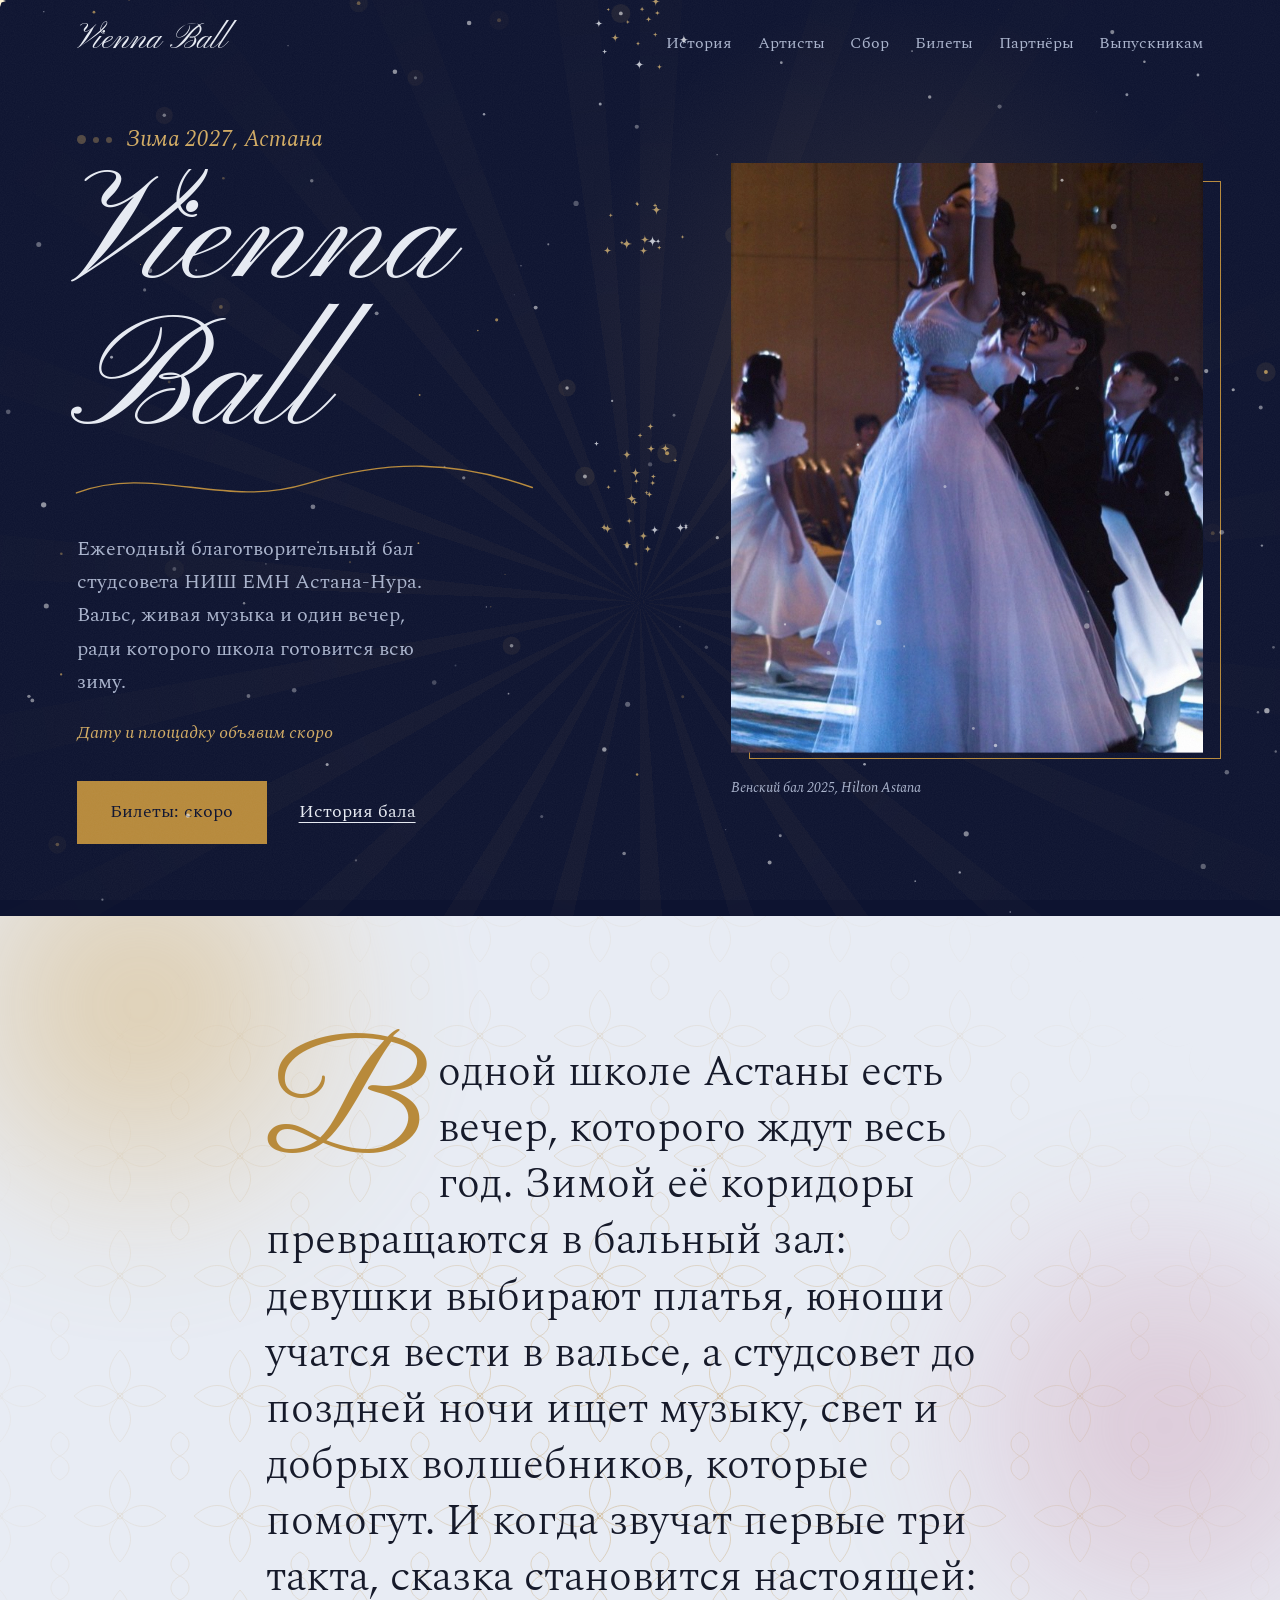
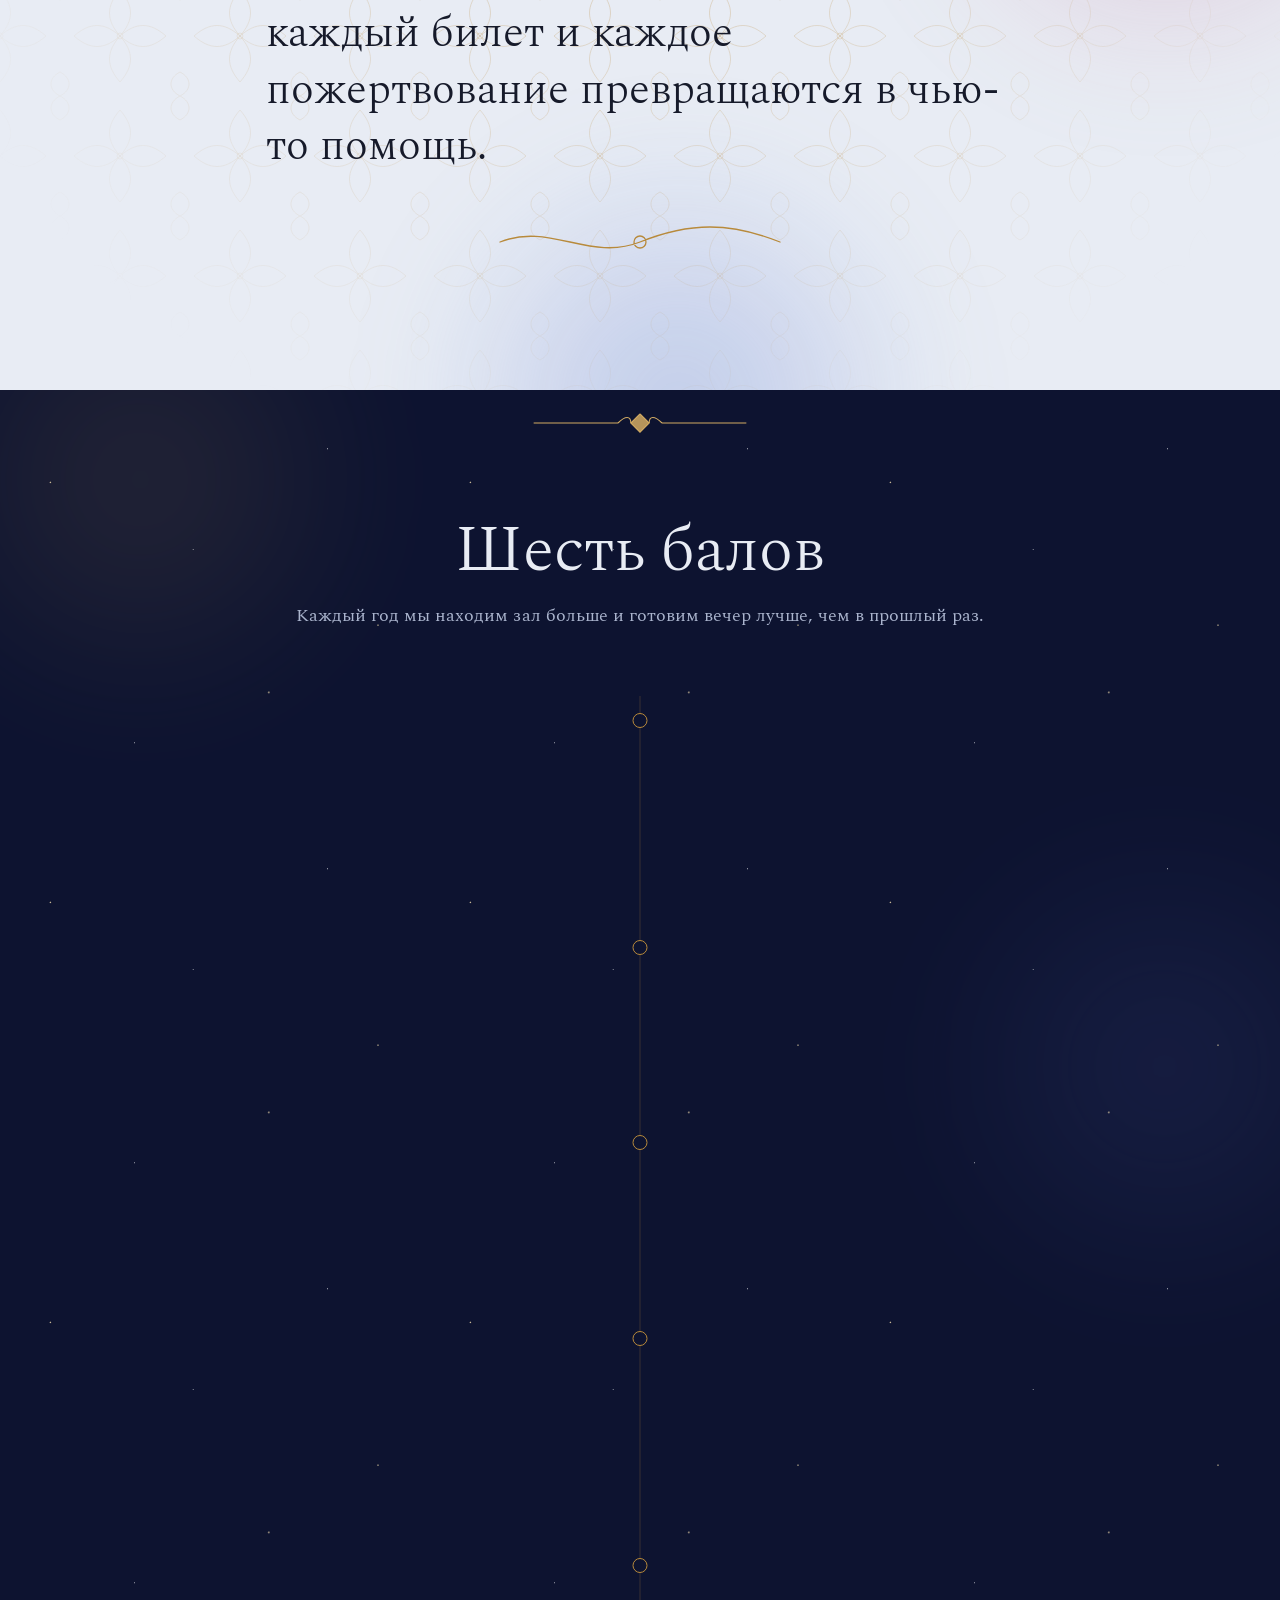
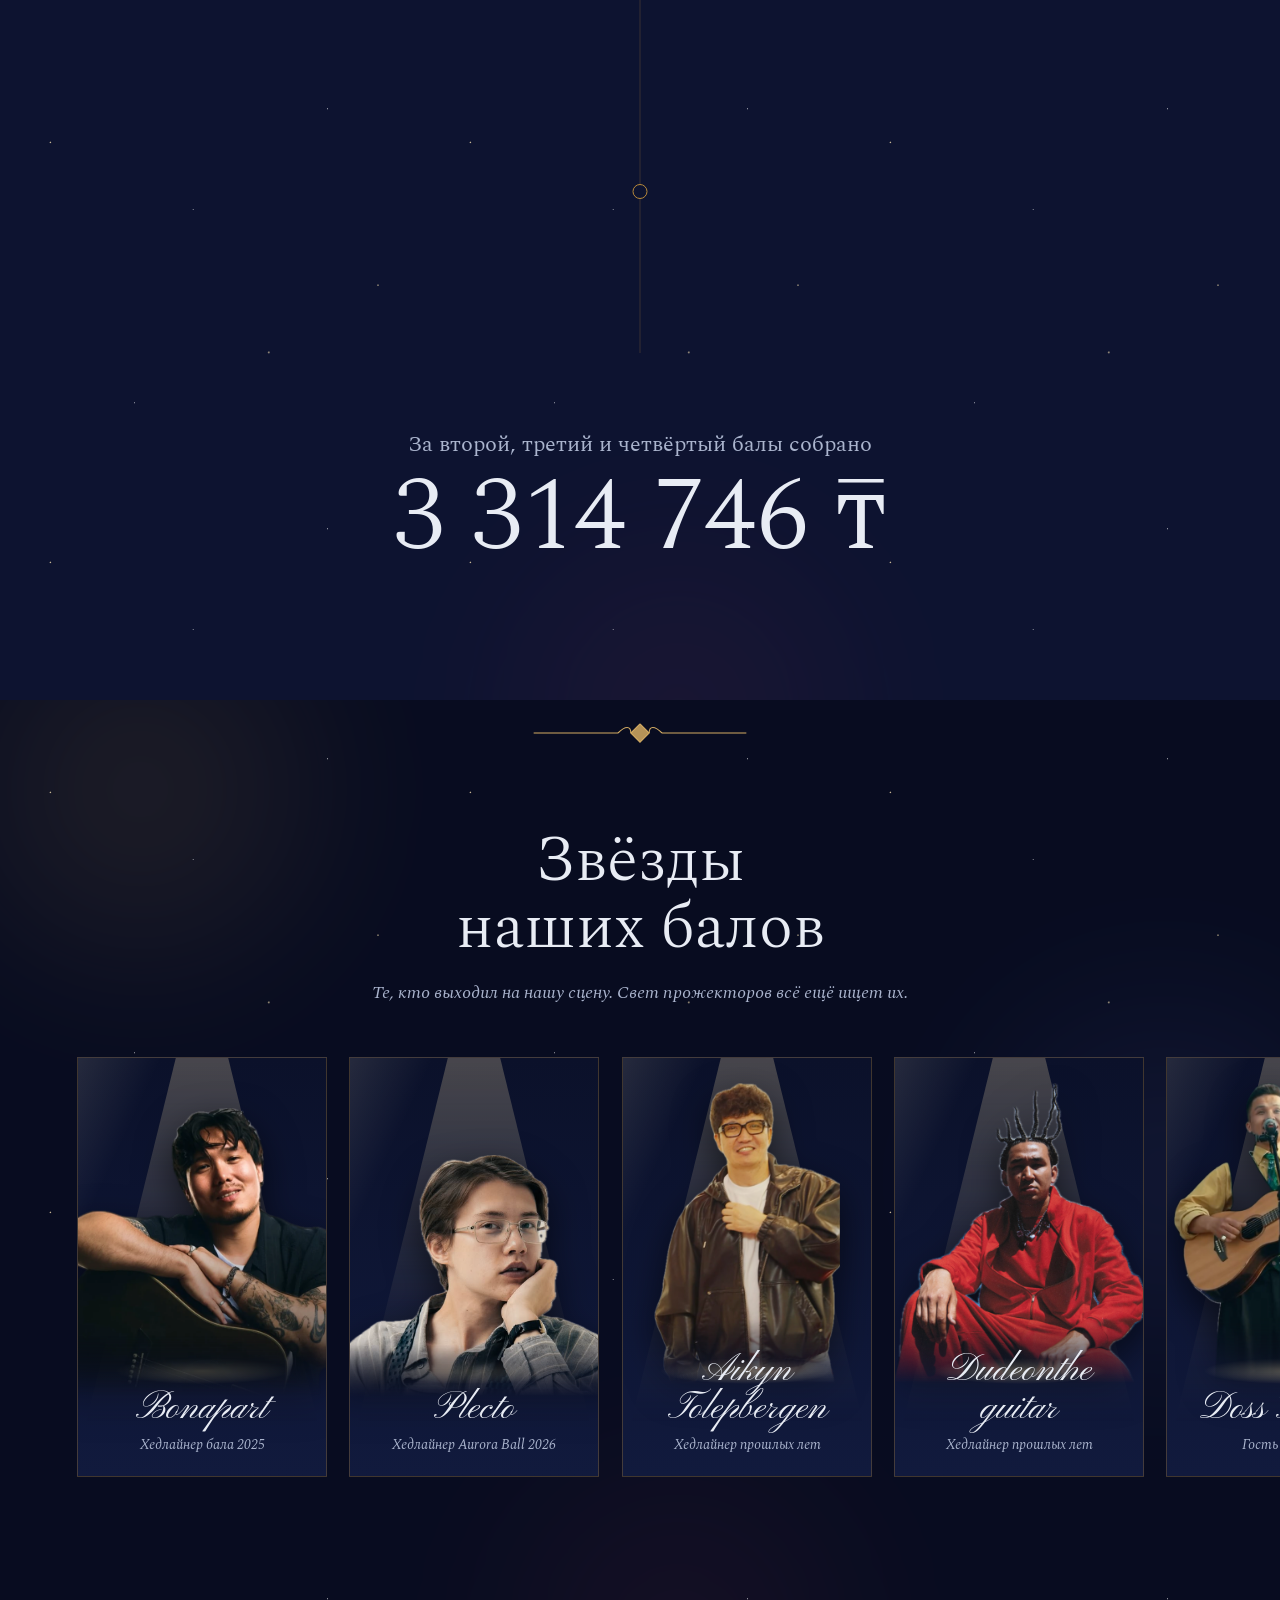
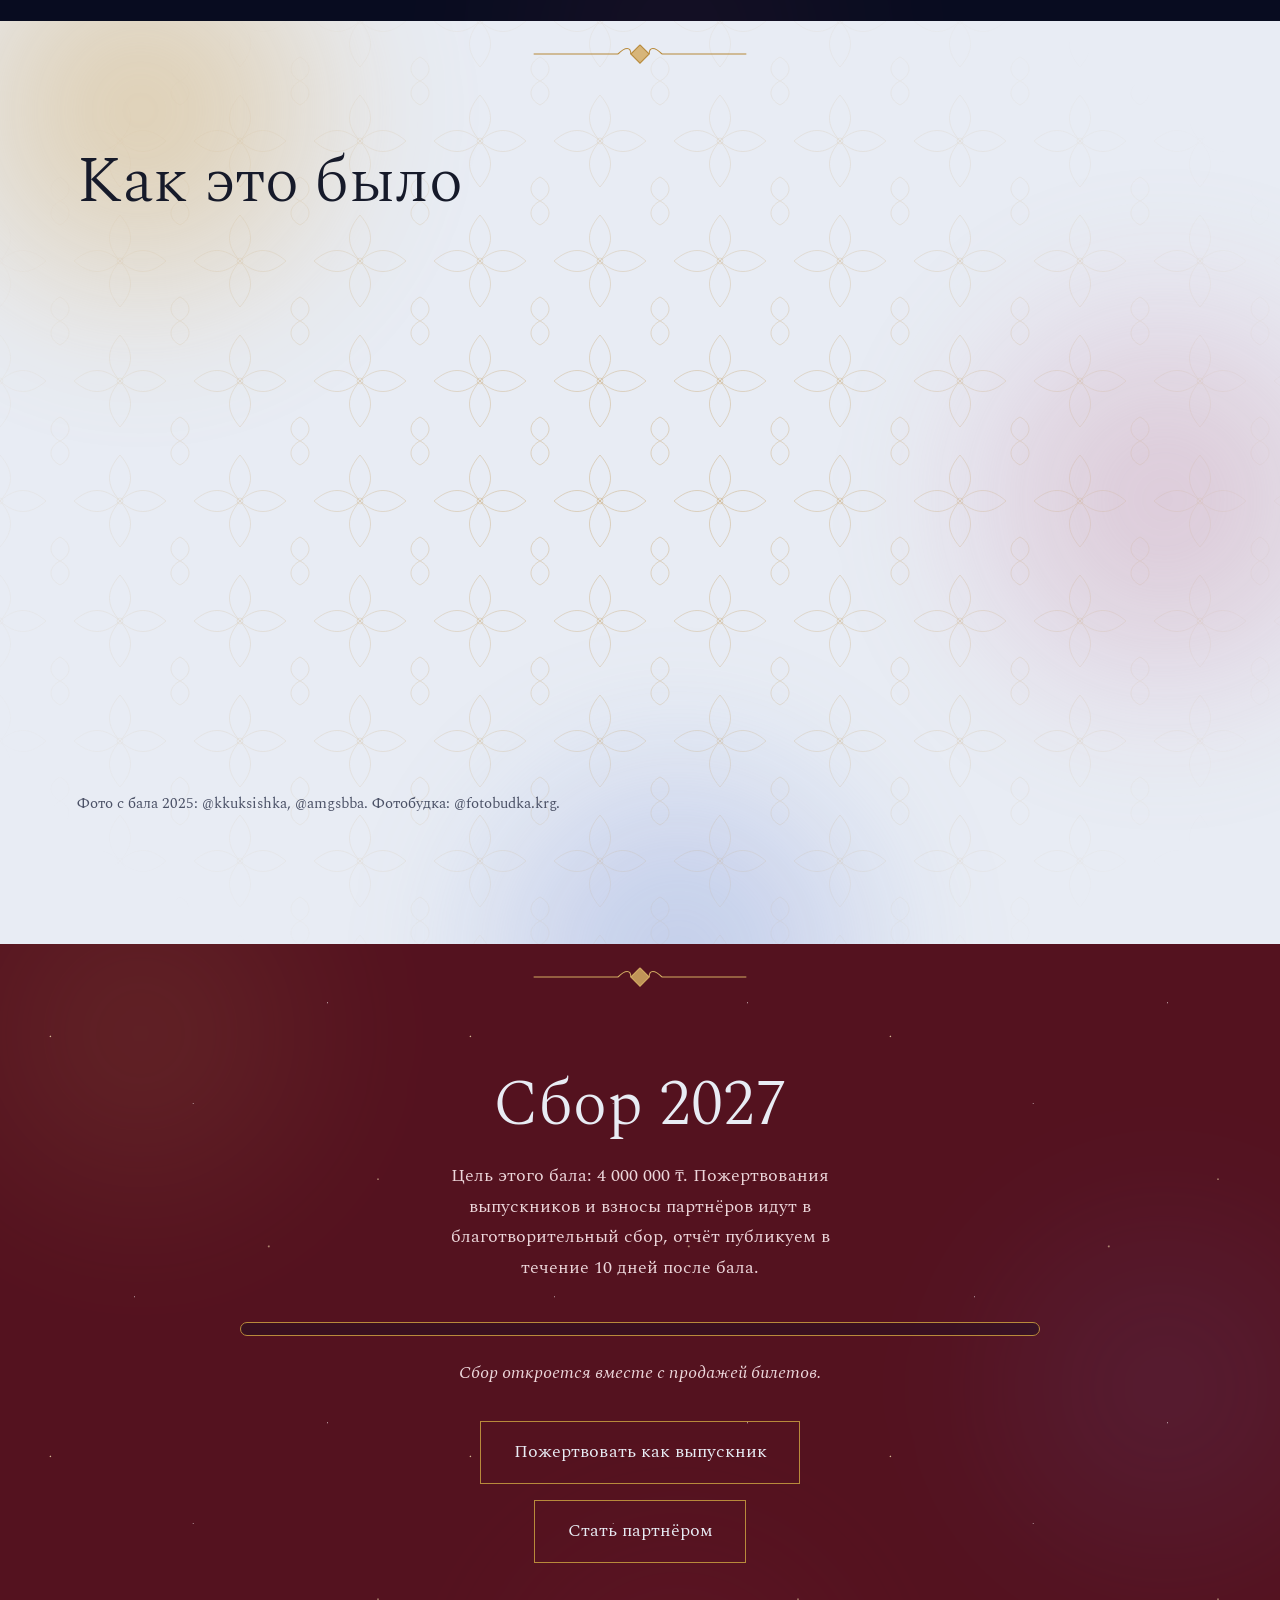
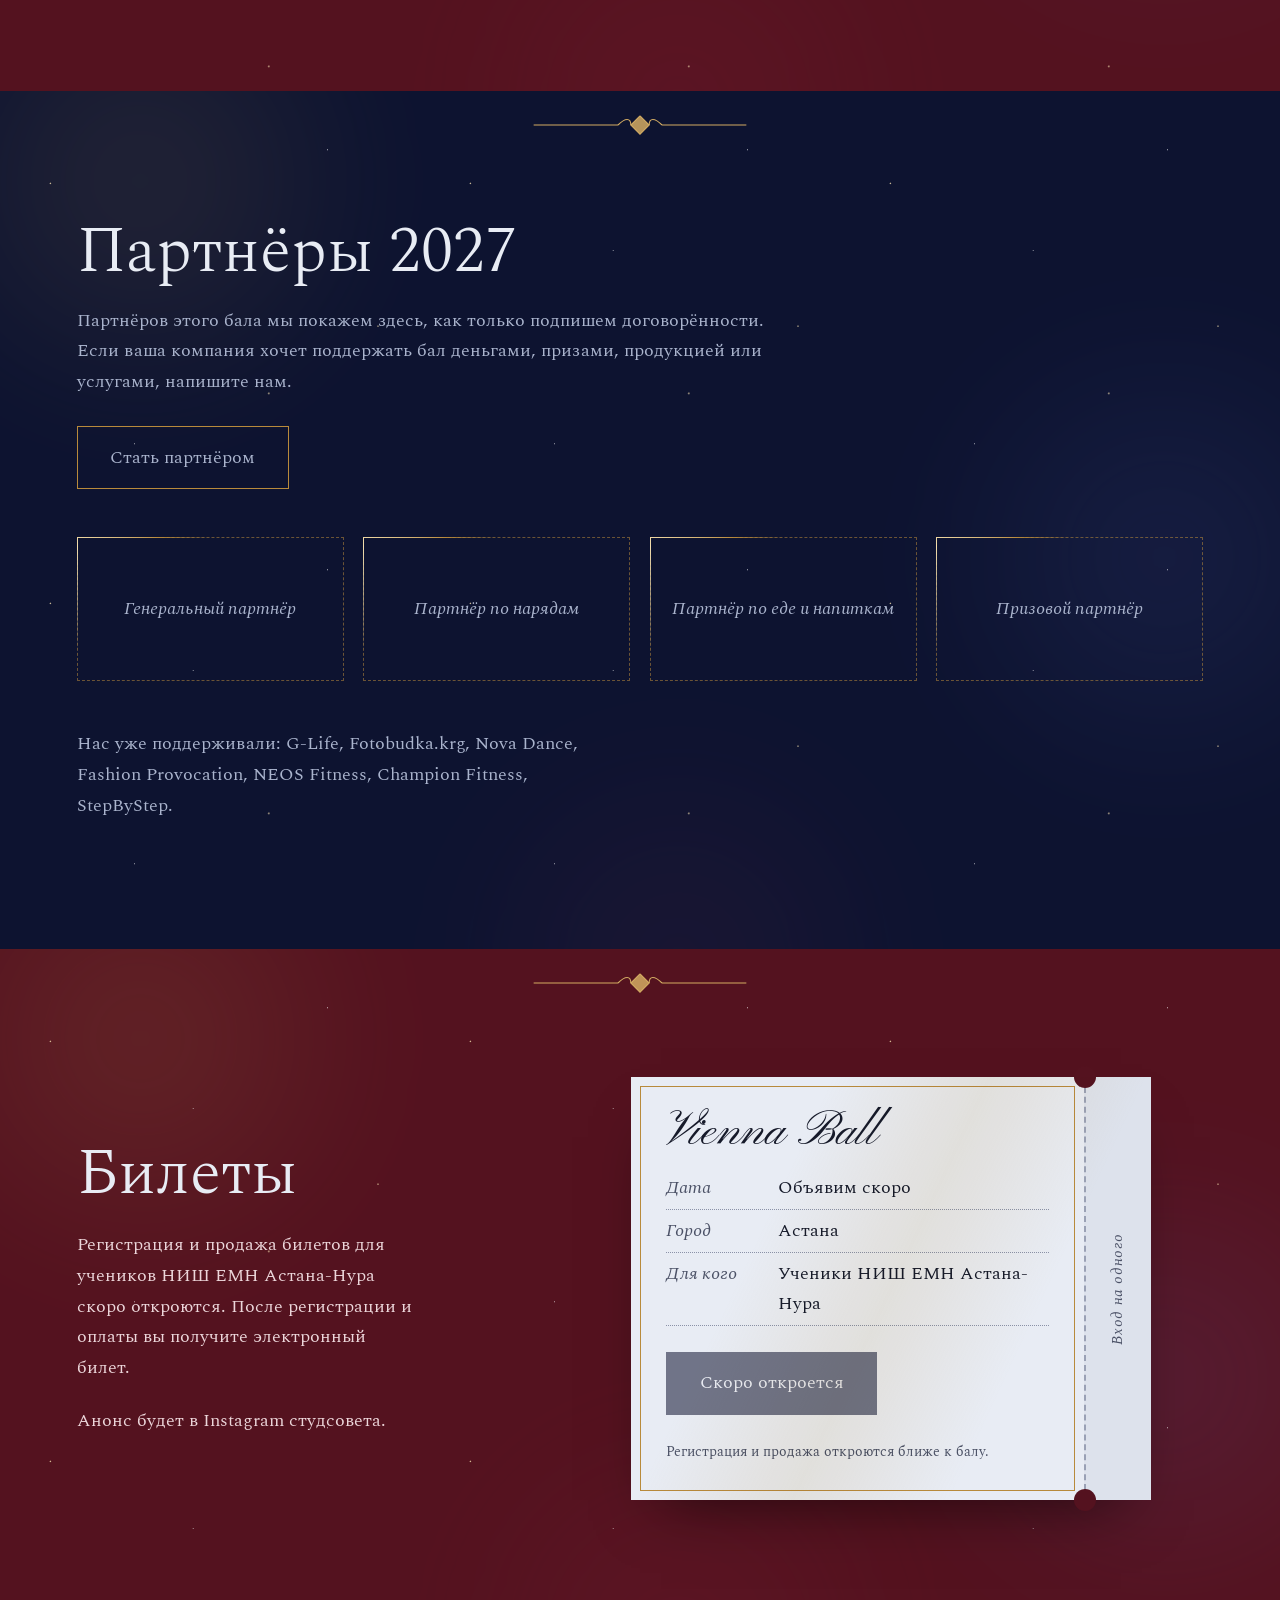
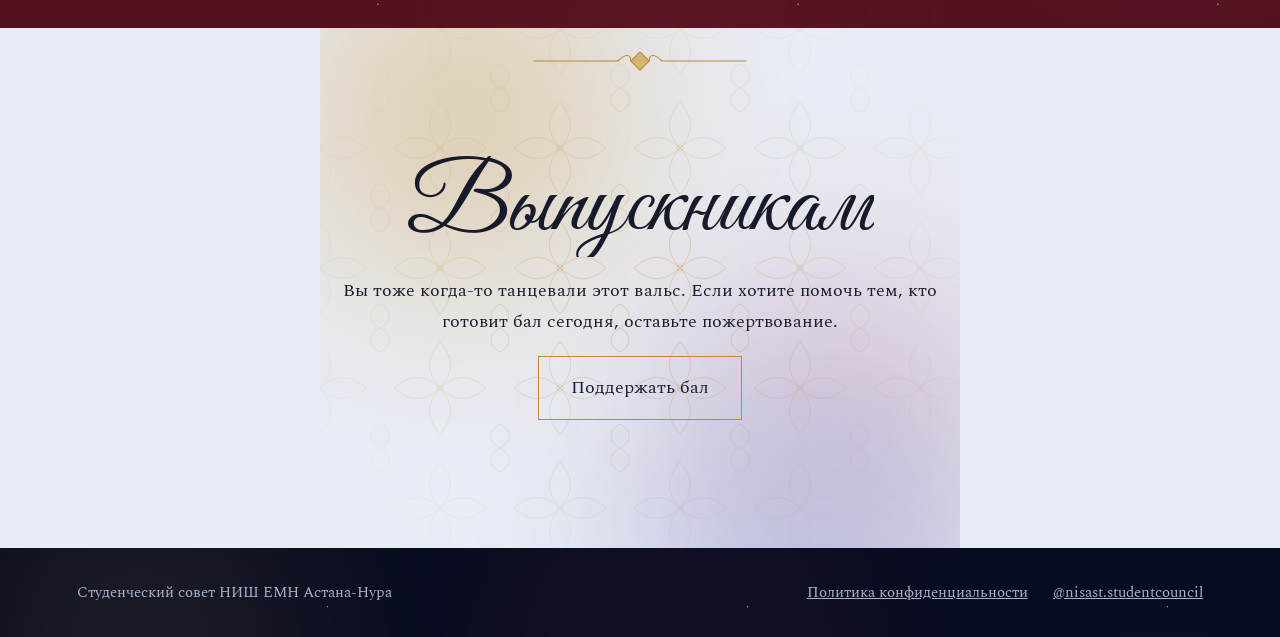
==== index.html @ e40688bc "Мобильная версия: меню в одну строку, размеры текста, сцена артистов Co-Authored-By: Claude Opus 5.5" ====
<!doctype html>
<html lang="ru">
<head>
  <meta charset="utf-8">
  <meta name="viewport" content="width=device-width, initial-scale=1">
  <title>Vienna Ball 2027</title>
  <meta name="description" content="Благотворительный Венский бал студсовета НИШ ЕМН Астана-Нура. История балов, сбор 2027 года, билеты для учеников, партнёры и пожертвования выпускников.">
  <meta name="referrer" content="strict-origin-when-cross-origin">
  <link rel="preconnect" href="https://fonts.googleapis.com">
  <link rel="preconnect" href="https://fonts.gstatic.com" crossorigin>
  <link href="https://fonts.googleapis.com/css2?family=Great+Vibes&family=Pinyon+Script&family=Spectral:ital,wght@0,300;0,400;0,600;1,300;1,400&display=swap" rel="stylesheet">
  <link rel="stylesheet" href="main.css?v=8">
  <link rel="stylesheet" href="magic.css?v=8">
</head>
<body>

<canvas class="dust" id="dust" aria-hidden="true"></canvas>

<header class="bar">
  <a class="mark" href="#top" aria-label="Vienna Ball, в начало страницы">Vienna Ball</a>
  <nav aria-label="Разделы">
    <a href="#history">История</a>
    <a href="#artists">Артисты</a>
    <a href="#fund">Сбор</a>
    <a href="#tickets">Билеты</a>
    <a href="#partners">Партнёры</a>
    <a href="alumni.html">Выпускникам</a>
  </nav>
</header>

<main>

  <section class="hero" id="top">
    <div class="rays" aria-hidden="true"></div>
    <canvas class="glints" id="glints" aria-hidden="true"></canvas>
    <div class="spot" aria-hidden="true"></div>
    <div class="hero-inner">
      <div class="hero-copy">
        <p class="beat"><span class="dots" aria-hidden="true"><i></i><i></i><i></i></span>Зима 2027, Астана</p>
        <h1 class="title">
          <span class="ink shine">Vienna Ball</span>
          <svg class="swash" viewBox="0 0 520 60" aria-hidden="true" focusable="false"><path d="M6 40 C 90 8, 170 58, 262 30 S 430 4, 514 34"/></svg>
        </h1>
        <p class="lede">Ежегодный благотворительный бал студсовета НИШ ЕМН Астана-Нура. Вальс, живая музыка и один вечер, ради которого школа готовится всю зиму.</p>
        <p class="soon-line">Дату и площадку объявим скоро</p>
        <p class="actions">
          <a class="btn solid" href="#tickets">Билеты: скоро</a>
          <a class="textlink" href="#history">История бала</a>
        </p>
      </div>
      <figure class="hero-photo">
        <div class="frame"><img src="img/waltz-hero.jpg" alt="Пара танцует вальс, девушка в белом платье поднимает руки" width="800" height="800"></div>
        <figcaption>Венский бал 2025, Hilton Astana</figcaption>
      </figure>
    </div>
  </section>

  <section class="intro">
    <p class="rv tale">В одной школе Астаны есть вечер, которого ждут весь год. Зимой её коридоры превращаются в бальный зал: девушки выбирают платья, юноши учатся вести в вальсе, а студсовет до поздней ночи ищет музыку, свет и добрых волшебников, которые помогут. И когда звучат первые три такта, сказка становится настоящей: каждый билет и каждое пожертвование превращаются в чью-то помощь.</p>
    <svg class="flourish" viewBox="0 0 300 40" aria-hidden="true" focusable="false"><path d="M10 20 C 60 0, 100 40, 150 20 S 240 0, 290 20 M150 20 m-6 0 a6 6 0 1 0 12 0 a6 6 0 1 0 -12 0"/></svg>
  </section>

  <section class="history" id="history">
    <div class="history-head rv">
      <h2>Шесть балов</h2>
      <p>Каждый год мы находим зал больше и готовим вечер лучше, чем в прошлый раз.</p>
    </div>
    <ol class="timeline" id="timeline">
      <li class="tl"><div class="tl-card"><span class="num">1</span><h3>MNU</h3><p class="when">Первый бал</p><p>С него всё началось: первый вальс студсовета и первый благотворительный сбор.</p></div></li>
      <li class="tl"><div class="tl-card"><span class="num">2</span><h3>Marriott</h3><p class="when">Второй бал</p><p>Собрали 228 000 ₸ на благотворительность.</p></div></li>
      <li class="tl"><div class="tl-card"><span class="num">3</span><h3>Wyndham Garden</h3><p class="when">Третий бал</p><p>Собрали 1 356 790 ₸.</p></div></li>
      <li class="tl"><div class="tl-card"><span class="num">4</span><h3>Hilton Astana</h3><p class="when">18 января 2025</p><p>Собрали 1 750 000 ₸ для Союза родителей особенных детей. Хедлайнер вечера: Bonapart.</p></div></li>
      <li class="tl"><div class="tl-card"><span class="num">5</span><h3>Rixos President Astana</h3><p class="when">1 марта 2026, Aurora Ball</p><p>Бал, вдохновлённый рассветом. Хедлайнер вечера: Plecto.</p></div></li>
      <li class="tl next"><div class="tl-card"><span class="num">6</span><h3>Vienna Ball 2027</h3><p class="when">Зима 2027</p><p>Пятизвёздочный отель Астаны. Дату и площадку объявим в Instagram студсовета.</p></div></li>
    </ol>
    <p class="total rv">За второй, третий и четвёртый балы собрано <b><span id="total" data-to="3334790">3 334 790</span> ₸</b></p>
  </section>

  <section class="stars" id="artists">
    <div class="stars-head rv">
      <h2>Звёзды наших балов</h2>
      <p>Те, кто выходил на нашу сцену. Свет прожекторов всё ещё ищет их.</p>
    </div>
    <ul class="stage" aria-label="Артисты прошлых балов">
      <li class="artist"><span class="cone" aria-hidden="true"></span><span class="floor" aria-hidden="true"></span><img class="cutout wide" src="img/artists/bonapart.png" alt="Bonapart с гитарой" loading="lazy"><div class="who"><p class="a-name">Bonapart</p><p class="a-when">Хедлайнер бала 2025</p></div></li>
      <li class="artist"><span class="cone" aria-hidden="true"></span><span class="floor" aria-hidden="true"></span><img class="cutout wide" src="img/artists/plecto.png" alt="Plecto" loading="lazy"><div class="who"><p class="a-name">Plecto</p><p class="a-when">Хедлайнер Aurora Ball 2026</p></div></li>
      <li class="artist"><span class="cone" aria-hidden="true"></span><span class="floor" aria-hidden="true"></span><img class="cutout" src="img/artists/aikyn.png" alt="Aikyn Tolepbergen" loading="lazy"><div class="who"><p class="a-name">Aikyn Tolepbergen</p><p class="a-when">Хедлайнер прошлых лет</p></div></li>
      <li class="artist"><span class="cone" aria-hidden="true"></span><span class="floor" aria-hidden="true"></span><img class="cutout" src="img/artists/dudeontheguitar.png" alt="Dudeonthe guitar" loading="lazy"><div class="who"><p class="a-name">Dudeonthe guitar</p><p class="a-when">Хедлайнер прошлых лет</p></div></li>
      <li class="artist"><span class="cone" aria-hidden="true"></span><span class="floor" aria-hidden="true"></span><img class="cutout" src="img/artists/doss-normat.png" alt="Doss Normat с гитарой у микрофона" loading="lazy"><div class="who"><p class="a-name">Doss Normat</p><p class="a-when">Гость бала 2025</p></div></li>
      <li class="artist"><span class="cone" aria-hidden="true"></span><span class="floor" aria-hidden="true"></span><div class="who"><p class="a-name">Nova Dance</p><p class="a-when">Танцевальная группа, 2025 и 2026</p></div></li>
      <li class="artist"><span class="cone" aria-hidden="true"></span><span class="floor" aria-hidden="true"></span><img class="cutout" src="img/artists/darkhan-juzz.png" alt="Darkhan Juzz с гитарой на плече" loading="lazy"><div class="who"><p class="a-name">Darkhan Juzz</p><p class="a-when">Хедлайнер прошлых лет. Светлая память</p></div></li>
    </ul>
  </section>

  <section class="gallery" id="gallery">
    <h2 class="rv">Как это было</h2>
    <div class="strip" tabindex="0" aria-label="Фотографии с Венского бала 2025">
      <div class="track">
        <figure><img src="img/waltz-night.jpg" alt="Девушка в белом платье во время вальса"><figcaption>Вальс</figcaption></figure>
        <figure><img src="img/king-queen.jpg" alt="Король и королева бала на сцене с лентами"><figcaption>Король и королева</figcaption></figure>
        <figure><img src="img/performance.jpg" alt="Ученики танцуют на сцене в белых футболках"><figcaption>Номер учеников</figcaption></figure>
        <figure><img src="img/violin.jpg" alt="Девушка поёт и играет на скрипке"><figcaption>Скрипка</figcaption></figure>
        <figure><img src="img/concert.jpg" alt="Музыкант на сцене в синем свете"><figcaption>Хедлайнер</figcaption></figure>
        <figure><img src="img/vocal.jpg" alt="Девушка поёт в красном свете"><figcaption>Вокал</figcaption></figure>
        <figure><img src="img/photobooth.jpg" alt="Снимки гостей из фотобудки"><figcaption>Фотобудка</figcaption></figure>
      </div>
    </div>
    <p class="credits">Фото с бала 2025: @kkuksishka, @amgsbba. Фотобудка: @fotobudka.krg.</p>
  </section>

  <section class="fund" id="fund">
    <div class="fund-inner rv">
      <h2>Сбор 2027</h2>
      <p>Цель этого бала: 4 000 000 ₸. Пожертвования выпускников и взносы партнёров идут в благотворительный сбор, отчёт публикуем в течение 10 дней после бала.</p>
      <div class="meter" id="fund-meter" role="progressbar" aria-label="Собрано из цели 4 000 000 тенге" aria-valuemin="0" aria-valuemax="4000000" aria-valuenow="0">
        <div class="meter-fill" id="fund-fill"><span class="meter-glow"></span></div>
      </div>
      <p class="fund-figures" id="fund-figs" hidden><b id="fund-raised">0</b> ₸ <span>из 4 000 000 ₸</span></p>
      <p class="fund-note" id="fund-note">Сбор откроется вместе с продажей билетов.</p>
      <p class="actions">
        <a class="btn light" href="alumni.html">Пожертвовать как выпускник</a>
        <a class="btn light" href="#partners">Стать партнёром</a>
      </p>
    </div>
  </section>

  <section class="partners" id="partners">
    <div class="partners-copy rv">
      <h2>Партнёры 2027</h2>
      <p>Партнёров этого бала мы покажем здесь, как только подпишем договорённости. Если ваша компания хочет поддержать бал деньгами, призами, продукцией или услугами, напишите нам.</p>
      <p class="actions"><a class="btn" href="https://www.instagram.com/nisast.studentcouncil/" target="_blank" rel="noopener noreferrer">Стать партнёром</a></p>
    </div>
    <ul class="slots" aria-label="Места для партнёров">
      <li>Генеральный партнёр</li>
      <li>Партнёр по нарядам</li>
      <li>Партнёр по еде и напиткам</li>
      <li>Призовой партнёр</li>
    </ul>
    <p class="past rv">Нас уже поддерживали: G-Life, Fotobudka.krg, Nova Dance, Fashion Provocation, NEOS Fitness, Champion Fitness, StepByStep.</p>
  </section>

  <section class="tickets" id="tickets">
    <div class="tickets-copy rv">
      <h2>Билеты</h2>
      <p>Регистрация и продажа билетов для учеников НИШ ЕМН Астана-Нура скоро откроются. После регистрации и оплаты вы получите электронный билет.</p>
      <p>Анонс будет в Instagram студсовета.</p>
    </div>
    <div class="ticket" id="ticket">
      <div class="t-main">
        <p class="t-name">Vienna Ball</p>
        <dl class="t-rows">
          <div><dt>Дата</dt><dd>Объявим скоро</dd></div>
          <div><dt>Город</dt><dd>Астана</dd></div>
          <div><dt>Для кого</dt><dd>Ученики НИШ ЕМН Астана-Нура</dd></div>
        </dl>
        <a class="btn solid dark" id="ticket-btn" href="#tickets" target="_blank" rel="noopener noreferrer">Зарегистрироваться</a>
        <p class="t-note" id="ticket-note"></p>
      </div>
      <div class="t-stub" aria-hidden="true"><span>Вход на одного</span></div>
    </div>
  </section>

  <section class="alumni">
    <div class="rv">
      <h2 class="shine">Выпускникам</h2>
      <p>Вы тоже когда-то танцевали этот вальс. Если хотите помочь тем, кто готовит бал сегодня, оставьте пожертвование.</p>
      <p class="actions"><a class="btn" href="alumni.html">Поддержать бал</a></p>
    </div>
  </section>

</main>

<footer>
  <p>Студенческий совет НИШ ЕМН Астана-Нура</p>
  <p class="foot-links"><a href="privacy.html">Политика конфиденциальности</a><a href="https://www.instagram.com/nisast.studentcouncil/" target="_blank" rel="noopener noreferrer">@nisast.studentcouncil</a></p>
</footer>

<script src="main.js?v=8"></script>
<script src="magic.js?v=8"></script>
</body>
</html>
---- main.css ----
/* Ночной бальный зал: синие и латунные «комнаты» чередуются с тюлем и бархатом. Одна страница-приглашение. */
:root {
  --midnight: #0d1330;
  --night: #080c20;
  --tulle: #e8ecf4;
  --ink: #161a2a;
  --brass: #b88a3b;
  --brass-soft: #d3ac63;
  --velvet: #54121f;
  --mist: #aab4cd;
  --muted: #4b5166;
  --script: "Pinyon Script", "Great Vibes", "Snell Roundhand", cursive;
  --serif: "Spectral", Georgia, "Times New Roman", serif;
  --gutter: max(16px, min(6vw, 5.5rem));
  color-scheme: light;
}

* { box-sizing: border-box; }
[hidden] { display: none !important; }
html { scroll-behavior: smooth; }

body {
  margin: 0;
  font-family: var(--serif);
  font-size: 1.125rem;
  line-height: 1.7;
  color: var(--ink);
  background: var(--tulle);
}

/* зерно плёнки */
body::after {
  content: "";
  position: fixed;
  inset: 0;
  pointer-events: none;
  z-index: 60;
  opacity: 0.06;
  background-image: url("data:image/svg+xml;utf8,<svg xmlns='http://www.w3.org/2000/svg' width='180' height='180'><filter id='n'><feTurbulence type='fractalNoise' baseFrequency='0.9' numOctaves='2' stitchTiles='stitch'/><feColorMatrix values='0 0 0 0 0.5  0 0 0 0 0.5  0 0 0 0 0.5  0 0 0 1 0'/></filter><rect width='100%' height='100%' filter='url(%23n)'/></svg>");
}

img { display: block; max-width: 100%; height: auto; }
a { color: inherit; }
a:focus-visible, .btn:focus-visible, .strip:focus-visible { outline: 2px solid var(--brass-soft); outline-offset: 4px; }

h1, h2, h3 { margin: 0; font-weight: 300; text-wrap: balance; }
h2 { font-size: clamp(2.2rem, 5vw, 4rem); line-height: 1.05; }

section { padding: clamp(4.5rem, 10vw, 8rem) var(--gutter); }

/* ---------- шапка ---------- */

.bar {
  position: absolute;
  inset: 0 0 auto 0;
  z-index: 20;
  display: flex;
  align-items: baseline;
  justify-content: space-between;
  flex-wrap: wrap;
  gap: 0.6rem 1.5rem;
  padding: 1.5rem var(--gutter) 0;
  color: var(--tulle);
}

.mark { font-family: var(--script); font-size: 2.1rem; line-height: 1; text-decoration: none; }

.bar nav { display: flex; flex-wrap: wrap; gap: 0.3rem 1.6rem; font-size: 0.98rem; }
.bar nav a { color: var(--mist); text-decoration: none; }
.bar nav a:hover { color: var(--tulle); text-decoration: underline; text-underline-offset: 5px; }

/* ---------- кнопки ---------- */

.actions { margin: 0; display: flex; flex-wrap: wrap; align-items: center; gap: 1rem 2rem; }

.btn {
  position: relative;
  display: inline-block;
  padding: 0.85em 1.8em;
  border: 1px solid var(--brass);
  color: inherit;
  text-decoration: none;
  overflow: hidden;
  transition: color 0.3s;
  isolation: isolate;
}

/* латунь «наливается» слева направо */
.btn::before {
  content: "";
  position: absolute;
  inset: 0;
  z-index: -1;
  background: var(--brass);
  transform: scaleX(0);
  transform-origin: left;
  transition: transform 0.45s cubic-bezier(0.7, 0, 0.2, 1);
}

.btn:hover::before { transform: scaleX(1); }
.btn:hover { color: var(--midnight); }

.btn.solid { background: var(--brass); color: var(--midnight); border-color: var(--brass); }
.btn.solid::before { background: var(--tulle); }
.btn.solid.dark { background: var(--midnight); color: var(--tulle); border-color: var(--midnight); }
.btn.solid.dark::before { background: var(--brass); }
.btn.solid.dark:hover { color: var(--midnight); }

.btn[aria-disabled="true"] { opacity: 0.55; cursor: default; }
.btn[aria-disabled="true"]::before { display: none; }

.textlink { color: var(--tulle); text-underline-offset: 5px; }

/* ---------- первый экран ---------- */

.hero {
  position: relative;
  overflow: hidden;
  min-height: min(100svh, 900px);
  display: grid;
  align-items: center;
  padding-top: 7.5rem;
  padding-bottom: 4.5rem;
  background: var(--midnight);
  color: var(--tulle);
}

.glints { position: absolute; inset: 0; width: 100%; height: 100%; }

.spot {
  position: absolute;
  inset: 0;
  pointer-events: none;
  background: radial-gradient(520px circle at var(--mx, 70%) var(--my, 35%), rgba(211, 172, 99, 0.13), transparent 62%);
  transition: opacity 0.6s;
}

.hero-inner {
  position: relative;
  display: grid;
  grid-template-columns: minmax(0, 1.1fr) minmax(0, 0.9fr);
  align-items: center;
  gap: clamp(2rem, 6vw, 6rem);
}

.hero-copy { min-width: 0; }

.beat {
  display: flex;
  align-items: center;
  gap: 0.9rem;
  margin: 0 0 0.6rem;
  font-style: italic;
  font-size: clamp(1.1rem, 2vw, 1.45rem);
  color: var(--brass-soft);
}

/* три удара вальса: раз, два, три */
.dots { display: inline-flex; align-items: center; gap: 7px; }
.dots i { width: 6px; height: 6px; border-radius: 50%; background: var(--brass-soft); opacity: 0.35; animation: beat 1.8s infinite; }
.dots i:first-child { width: 9px; height: 9px; }
.dots i:nth-child(2) { animation-delay: 0.6s; }
.dots i:nth-child(3) { animation-delay: 1.2s; }

@keyframes beat {
  0% { opacity: 1; transform: scale(1.5); }
  25%, 100% { opacity: 0.35; transform: scale(1); }
}

.title {
  position: relative;
  margin: 0 0 1.4rem -0.04em;
  font-family: var(--script);
  font-weight: 400;
  font-size: clamp(4.4rem, 12vw, 10.5rem);
  line-height: 0.95;
}

.ink { display: inline-block; padding-right: 0.15em; }

.swash {
  display: block;
  width: min(80%, 520px);
  height: auto;
  margin-top: -0.25rem;
  overflow: visible;
}

.swash path { fill: none; stroke: var(--brass); stroke-width: 1.6; stroke-linecap: round; }

/* анимации первого экрана включает скрипт, без него всё видно сразу */
.play .ink { animation: write 2.4s 0.2s cubic-bezier(0.55, 0.05, 0.25, 1) both; }
.play .swash path { stroke-dasharray: 560; stroke-dashoffset: 560; animation: draw 1.6s 2.1s ease-out forwards; }
.play .hero-photo .frame { animation: curtain 1.6s 0.4s cubic-bezier(0.2, 0.7, 0.2, 1) both; }

@keyframes write { from { clip-path: inset(-10% 100% -20% 0); } to { clip-path: inset(-10% 0 -20% 0); } }
@keyframes draw { to { stroke-dashoffset: 0; } }
@keyframes curtain { from { clip-path: inset(0 0 100% 0); } to { clip-path: inset(0 0 0 0); } }

.lede { max-width: 36ch; margin: 0 0 1.8rem; font-size: 1.22rem; color: var(--mist); }

.countdown { display: flex; gap: clamp(1.2rem, 3vw, 2.4rem); margin: 0 0 2.2rem; }
.countdown div { display: grid; }
.countdown b {
  font-weight: 300;
  font-size: clamp(2.2rem, 4.5vw, 3.4rem);
  line-height: 1;
  font-variant-numeric: tabular-nums;
}
.countdown span { font-size: 0.9rem; font-style: italic; color: var(--mist); }

.hero-photo { position: relative; margin: 0; justify-self: center; width: min(100%, 500px); }

.hero-photo::before {
  content: "";
  position: absolute;
  inset: 18px -18px 2.6rem 18px;
  border: 1px solid var(--brass);
}

.frame { position: relative; overflow: hidden; aspect-ratio: 4 / 5; max-width: 100%; }
.frame img { width: 100%; height: 100%; object-fit: cover; object-position: 50% 25%; animation: drift 22s ease-in-out infinite alternate; }

@keyframes drift { from { transform: scale(1.02) translate(0, 0); } to { transform: scale(1.12) translate(-2%, -2%); } }

.hero-photo figcaption { position: relative; margin-top: 1.4rem; font-size: 0.9rem; font-style: italic; color: var(--mist); }

/* ---------- вступление ---------- */

.intro p {
  max-width: 30ch;
  margin: 0 auto;
  font-size: clamp(1.6rem, 3.6vw, 2.7rem);
  line-height: 1.3;
  font-weight: 300;
  text-align: center;
  text-wrap: balance;
}

/* сказочная буквица, как в старой книге */
.intro .tale { max-width: 34ch; }
.intro .tale::first-letter {
  float: left;
  margin: 0.08em 0.12em 0 0;
  font-family: "Great Vibes", var(--script);
  font-size: 3.4em;
  line-height: 0.8;
  color: var(--brass);
}
.intro .tale { text-align: left; }

/* ---------- история ---------- */

.history { background: var(--midnight); color: var(--tulle); }

.history-head { display: grid; gap: 1rem; max-width: 46rem; margin: 0 auto 4rem; text-align: center; }
.history-head p { margin: 0; color: var(--mist); }

.timeline {
  --p: 0;
  position: relative;
  list-style: none;
  margin: 0 auto;
  padding: 0;
  max-width: 64rem;
  display: grid;
  gap: 2.5rem;
}

/* линия, которая прорисовывается при прокрутке */
.timeline::before, .timeline::after {
  content: "";
  position: absolute;
  top: 0;
  bottom: 0;
  left: 50%;
  width: 1px;
  translate: -0.5px 0;
}

.timeline::before { background: rgba(184, 138, 59, 0.25); }
.timeline::after { background: var(--brass-soft); transform: scaleY(var(--p)); transform-origin: top; }

.tl { position: relative; display: grid; grid-template-columns: minmax(0, 1fr) minmax(0, 1fr); }
.tl:nth-child(odd) .tl-card { grid-column: 1; text-align: right; padding-right: 3.2rem; }
.tl:nth-child(even) .tl-card { grid-column: 2; padding-left: 3.2rem; }

/* точка на линии */
.tl::after {
  content: "";
  position: absolute;
  top: 1.1rem;
  left: 50%;
  width: 13px;
  height: 13px;
  border-radius: 50%;
  translate: -50% 0;
  background: var(--midnight);
  border: 1px solid var(--brass);
  transition: background 0.5s, box-shadow 0.5s;
}

.tl.on::after { background: var(--brass-soft); box-shadow: 0 0 0 6px rgba(211, 172, 99, 0.15); }
.tl.next::after { animation: halo 2.4s infinite; }

@keyframes halo {
  0% { box-shadow: 0 0 0 0 rgba(211, 172, 99, 0.5); }
  100% { box-shadow: 0 0 0 18px rgba(211, 172, 99, 0); }
}

.tl-card { min-width: 0; }
.tl-card h3 { font-size: clamp(1.5rem, 2.6vw, 2.1rem); line-height: 1.15; }
.tl-card .when { margin: 0.2rem 0 0.6rem; font-style: italic; color: var(--brass-soft); }
.tl-card p { margin: 0; color: var(--mist); }
.tl-card .num { display: block; font-family: var(--script); font-size: 3.4rem; line-height: 0.8; color: var(--brass); }
.tl.next .tl-card h3 { color: var(--brass-soft); }

.total { margin: 4.5rem auto 0; text-align: center; font-size: clamp(1.15rem, 2vw, 1.4rem); color: var(--mist); }
.total b {
  display: block;
  font-weight: 300;
  font-size: clamp(3rem, 9vw, 6.5rem);
  line-height: 1.05;
  color: var(--tulle);
  font-variant-numeric: tabular-nums;
}

/* ---------- звёзды балов: сцена с прожекторами ---------- */

.stars { background: var(--night); color: var(--tulle); padding-left: 0; padding-right: 0; }
.stars-head { display: grid; gap: 1rem; max-width: 46rem; margin: 0 auto 3rem; padding: 0 var(--gutter); text-align: center; }
.stars-head p { margin: 0; color: var(--mist); font-style: italic; }

.stage {
  list-style: none;
  margin: 0;
  padding: 0 var(--gutter) 1rem;
  display: flex;
  gap: 1.4rem;
  overflow-x: auto;
  scroll-snap-type: x mandatory;
  scrollbar-width: thin;
  scrollbar-color: var(--brass) transparent;
}

.artist {
  position: relative;
  flex: none;
  width: clamp(200px, 22vw, 250px);
  height: clamp(340px, 38vw, 420px);
  scroll-snap-align: center;
  overflow: hidden;
  background: linear-gradient(180deg, #0b112a 0%, #111a3d 100%);
  border: 1px solid rgba(184, 138, 59, 0.3);
}

/* луч прожектора сверху, медленно покачивается */
.cone {
  position: absolute;
  left: 50%;
  top: -10%;
  width: 160%;
  height: 100%;
  translate: -50% 0;
  transform-origin: 50% 0;
  background: linear-gradient(180deg, rgba(243, 223, 174, 0.35), rgba(243, 223, 174, 0.06) 70%, transparent);
  clip-path: polygon(46% 0, 54% 0, 80% 100%, 20% 100%);
  filter: blur(2px);
  animation: sway 7s ease-in-out infinite alternate;
  transition: opacity 0.5s;
  opacity: 0.75;
}
.artist:nth-child(2n) .cone { animation-delay: -2.5s; animation-duration: 8s; }
.artist:nth-child(3n) .cone { animation-delay: -4s; }

@keyframes sway { from { rotate: -7deg; } to { rotate: 7deg; } }

/* световое пятно на сцене */
.floor {
  position: absolute;
  left: 50%;
  bottom: 22%;
  width: 70%;
  height: 26px;
  translate: -50% 0;
  border-radius: 50%;
  background: radial-gradient(closest-side, rgba(243, 223, 174, 0.5), transparent);
  animation: pool 3.5s ease-in-out infinite alternate;
}
@keyframes pool { from { opacity: 0.55; scale: 0.9 1; } to { opacity: 1; scale: 1.05 1; } }

/* фото артиста в полный рост без фона (PNG), когда появится */
.cutout {
  position: absolute;
  left: 50%;
  bottom: 22%;
  height: 72%;
  width: auto;
  max-width: none;
  translate: -50% 0;
  filter: drop-shadow(0 14px 18px rgba(0, 0, 0, 0.6));
  transition: transform 0.6s cubic-bezier(0.2, 0.7, 0.2, 1);
}
.artist:hover .cutout { transform: translateY(-6px) scale(1.02); }
.artist:hover .cone { opacity: 1; }

.who { position: absolute; left: 0; right: 0; bottom: 0; padding: 0 1rem 1.1rem; text-align: center; }
.a-name { margin: 0; font-family: var(--script); font-size: 2.4rem; line-height: 1; color: var(--tulle); }
.a-when { margin: 0.35rem 0 0; font-size: 0.88rem; font-style: italic; color: var(--mist); }

/* ---------- фото ---------- */

.gallery { padding-left: 0; padding-right: 0; }
.gallery h2 { padding: 0 var(--gutter); margin-bottom: 2.6rem; }

.strip {
  overflow: hidden;
  -webkit-mask-image: linear-gradient(90deg, transparent, #000 6%, #000 94%, transparent);
  mask-image: linear-gradient(90deg, transparent, #000 6%, #000 94%, transparent);
}

.track { display: flex; gap: 1.6rem; width: max-content; padding: 0 0.8rem; }
.track.moving { animation: reel 80s linear infinite; }
.strip:hover .track, .strip:focus-within .track { animation-play-state: paused; }

@keyframes reel { to { transform: translateX(-50%); } }

.track figure { margin: 0; flex: none; }
.track img {
  height: clamp(240px, 38vw, 420px);
  width: auto;
  max-width: none;
  transition: transform 0.6s cubic-bezier(0.2, 0.7, 0.2, 1), filter 0.6s;
  filter: saturate(0.9);
}
.track figure:nth-child(even) { margin-top: 2.6rem; }
.track figure:hover img { transform: scale(1.03) rotate(-0.6deg); filter: saturate(1.05); }
.track figcaption { margin-top: 0.5rem; font-size: 0.92rem; font-style: italic; color: var(--muted); }

.credits { margin: 2.4rem 0 0; padding: 0 var(--gutter); font-size: 0.92rem; color: var(--muted); }

/* ---------- билеты ---------- */

.tickets {
  background: var(--velvet);
  color: var(--tulle);
  display: grid;
  grid-template-columns: minmax(0, 5fr) minmax(0, 6fr);
  gap: clamp(2.5rem, 6vw, 6rem);
  align-items: center;
}

.tickets-copy p { max-width: 38ch; margin: 1.4rem 0 0; color: #ecd6da; }

.ticket {
  --rx: 0deg;
  --ry: 0deg;
  --sx: 50%;
  position: relative;
  display: grid;
  grid-template-columns: minmax(0, 1fr) 4.2rem;
  max-width: 520px;
  color: var(--ink);
  background: var(--tulle);
  transform: perspective(900px) rotateX(var(--rx)) rotateY(var(--ry));
  transition: transform 0.25s ease-out;
  box-shadow: 0 30px 60px -30px rgba(0, 0, 0, 0.6);
}

/* фольга, которая бликует за курсором */
.ticket::after {
  content: "";
  position: absolute;
  inset: 0;
  pointer-events: none;
  background: linear-gradient(115deg, transparent calc(var(--sx) - 22%), rgba(211, 172, 99, 0.16) var(--sx), transparent calc(var(--sx) + 22%));
  mix-blend-mode: multiply;
}

.t-main { padding: 2rem 2.2rem 2.2rem; outline: 1px solid var(--brass); outline-offset: -10px; }
.t-name { margin: 0 0 1rem; font-family: var(--script); font-size: 3rem; line-height: 1; }

.t-rows { margin: 0 0 1.6rem; display: grid; gap: 0.35rem; }
.t-rows div { display: grid; grid-template-columns: 6rem minmax(0, 1fr); gap: 1rem; border-bottom: 1px dotted #8b92a8; padding-bottom: 0.35rem; }
.t-rows dt { font-style: italic; color: var(--muted); }
.t-rows dd { margin: 0; }

.t-note { margin: 0.9rem 0 0; font-size: 0.9rem; color: var(--muted); }

.t-stub {
  position: relative;
  display: grid;
  place-items: center;
  border-left: 2px dashed #9aa1b5;
  background: #dde2ec;
}

.t-stub span { writing-mode: vertical-rl; transform: rotate(180deg); font-style: italic; font-size: 0.95rem; color: var(--muted); letter-spacing: 0.04em; }

/* вырезы по линии отрыва */
.t-stub::before, .t-stub::after {
  content: "";
  position: absolute;
  left: -12px;
  width: 22px;
  height: 22px;
  border-radius: 50%;
  background: var(--velvet);
}
.t-stub::before { top: -11px; }
.t-stub::after { bottom: -11px; }

/* ---------- партнёры ---------- */

.partners { background: var(--midnight); color: var(--tulle); display: grid; gap: 3rem; }
.partners-copy { display: grid; gap: 1.2rem; max-width: 44rem; }
.partners-copy p { margin: 0; color: var(--mist); }
.partners-copy .actions { margin-top: 0.6rem; }

.slots {
  list-style: none;
  margin: 0;
  padding: 0;
  display: grid;
  grid-template-columns: repeat(4, minmax(0, 1fr));
  gap: 1.2rem;
}

.slots li {
  display: grid;
  place-items: center;
  min-height: 9rem;
  padding: 1rem;
  text-align: center;
  font-style: italic;
  color: var(--mist);
  border: 1px dashed rgba(184, 138, 59, 0.55);
  animation: breathe 4s ease-in-out infinite;
}
.slots li:nth-child(2) { animation-delay: 1s; }
.slots li:nth-child(3) { animation-delay: 2s; }
.slots li:nth-child(4) { animation-delay: 3s; }

@keyframes breathe { 50% { border-color: rgba(211, 172, 99, 1); color: var(--tulle); } }

.past { margin: 0; color: var(--mist); max-width: 60ch; }

/* ---------- выпускникам ---------- */

.alumni { text-align: center; }
.alumni > div { display: grid; justify-items: center; gap: 1.2rem; max-width: 40rem; margin: 0 auto; }
.alumni h2 { font-family: var(--script); font-weight: 400; font-size: clamp(3.4rem, 8vw, 6rem); }
.alumni p { margin: 0; }
.alumni .btn:hover { color: var(--tulle); }
.alumni .btn::before { background: var(--midnight); }

/* ---------- низ ---------- */

footer {
  display: flex;
  flex-wrap: wrap;
  justify-content: space-between;
  gap: 0.5rem 2rem;
  padding: 2rem var(--gutter);
  background: var(--night);
  color: var(--mist);
  font-size: 0.95rem;
}
footer p { margin: 0; }

/* ---------- сказочный слой ---------- */

/* волшебная пыль за курсором и искры от кнопок */
.dust { position: fixed; inset: 0; width: 100%; height: 100%; pointer-events: none; z-index: 55; }

/* мягкие лучи от люстры, медленно вращаются */
.rays {
  position: absolute;
  left: 50%;
  top: -60%;
  width: 180vmax;
  height: 180vmax;
  translate: -50% 0;
  pointer-events: none;
  opacity: 0.5;
  background: repeating-conic-gradient(from 0deg, rgba(211, 172, 99, 0.07) 0deg 4deg, transparent 4deg 16deg);
  -webkit-mask-image: radial-gradient(circle at 50% 50%, #000 0 18%, transparent 52%);
  mask-image: radial-gradient(circle at 50% 50%, #000 0 18%, transparent 52%);
  animation: turn 120s linear infinite;
}

@keyframes turn { to { rotate: 360deg; } }

/* золотой перелив по каллиграфии */
.shine {
  background: linear-gradient(100deg, currentColor 0 40%, #f3dfae 48%, var(--brass-soft) 52%, currentColor 60% 100%);
  background-size: 300% 100%;
  background-position: 100% 0;
  -webkit-background-clip: text;
  background-clip: text;
  -webkit-text-fill-color: transparent;
  animation: foil 7s ease-in-out 2.6s infinite;
}

.hero .shine { color: var(--tulle); }
.alumni .shine { color: var(--ink); }

@keyframes foil {
  0%, 55% { background-position: 100% 0; }
  85%, 100% { background-position: 0% 0; }
}

.soon-line { margin: -0.6rem 0 2rem; font-style: italic; color: var(--brass-soft); }

/* росчерк-разделитель, прорисовывается при появлении */
.flourish { display: block; width: min(300px, 70%); height: auto; margin: 3rem auto 0; overflow: visible; }
.flourish path { fill: none; stroke: var(--brass); stroke-width: 1.3; stroke-linecap: round; stroke-dasharray: 700; stroke-dashoffset: 0; }
.flourish.rv-wait path { stroke-dashoffset: 700; }
.flourish.rv-in path { transition: stroke-dashoffset 2.4s ease-out; }
.flourish.rv-wait, .flourish.rv-in { opacity: 1; transform: none; }

/* ---------- сбор 2027 ---------- */

.fund { background: var(--velvet); color: var(--tulle); }
.fund-inner { max-width: 50rem; margin: 0 auto; display: grid; gap: 1.4rem; text-align: center; justify-items: center; }
.fund-inner > p { margin: 0; max-width: 46ch; color: #ecd6da; }

.meter {
  position: relative;
  width: 100%;
  height: 14px;
  margin-top: 1rem;
  border: 1px solid var(--brass);
  border-radius: 999px;
  background: rgba(8, 12, 32, 0.35);
  overflow: hidden;
}

.meter-fill {
  position: relative;
  height: 100%;
  width: 0%;
  border-radius: inherit;
  background: linear-gradient(90deg, #9c722b, var(--brass-soft), #f3dfae);
  transition: width 2.4s cubic-bezier(0.2, 0.7, 0.2, 1);
}

.meter-glow {
  position: absolute;
  inset: 0;
  background: linear-gradient(90deg, transparent, rgba(255, 255, 255, 0.55), transparent);
  background-size: 40% 100%;
  background-repeat: no-repeat;
  animation: sweep 2.8s ease-in-out infinite;
}

@keyframes sweep { from { background-position: -40% 0; } to { background-position: 140% 0; } }

.fund-figures { font-size: 1.2rem; }
.fund-figures b {
  font-weight: 300;
  font-size: clamp(2.6rem, 7vw, 4.6rem);
  color: var(--tulle);
  font-variant-numeric: tabular-nums;
}
.fund-figures span { color: #d9b8be; }
.fund-note { font-style: italic; color: #d9b8be; }
.fund .actions { justify-content: center; margin-top: 0.6rem; }

.btn.light { color: var(--tulle); }
.btn.light:hover { color: var(--velvet); }
.btn.light::before { background: var(--tulle); }

.foot-links { display: flex; flex-wrap: wrap; gap: 0.5rem 1.6rem; }

/* ---------- появление при прокрутке (только если скрипт включил) ---------- */

.rv-wait { opacity: 0; transform: translateY(26px); }
.rv-in { opacity: 1; transform: none; transition: opacity 1s ease, transform 1s cubic-bezier(0.2, 0.7, 0.2, 1); }
.tl.rv-wait .tl-card { opacity: 0; transform: translateX(-24px); }
.tl:nth-child(even).rv-wait .tl-card { transform: translateX(24px); }
.tl.rv-wait { opacity: 1; transform: none; }
.tl .tl-card { transition: opacity 0.9s ease, transform 0.9s cubic-bezier(0.2, 0.7, 0.2, 1); }

/* ---------- планшет и телефон ---------- */

@media (max-width: 900px) {
  .bar { position: static; background: var(--midnight); padding-bottom: 0.2rem; }
  .hero { padding-top: 2rem; min-height: 0; }
  .hero-inner, .tickets { grid-template-columns: 1fr; }
  .hero-photo { width: min(100%, 420px); margin-right: 18px; }
  .timeline::before, .timeline::after { left: 6px; }
  .tl { grid-template-columns: 1fr; }
  .tl:nth-child(odd) .tl-card, .tl:nth-child(even) .tl-card { grid-column: 1; text-align: left; padding: 0 0 0 2.4rem; }
  .tl::after { left: 6px; }
  .tl:nth-child(even).rv-wait .tl-card { transform: translateX(-24px); }
  .slots { grid-template-columns: repeat(2, minmax(0, 1fr)); }
}

@media (max-width: 480px) {
  .countdown { gap: 1.1rem; }
  .ticket { grid-template-columns: minmax(0, 1fr) 3rem; }
  .t-main { padding: 1.6rem 1.4rem 1.8rem; }
  .t-rows div { grid-template-columns: 1fr; gap: 0; }
}

@media (prefers-reduced-motion: reduce) {
  html { scroll-behavior: auto; }
  *, *::before, *::after { animation: none !important; transition: none !important; }
  .strip { overflow-x: auto; }
  .rv-wait, .tl.rv-wait .tl-card { opacity: 1; transform: none; }
}
---- magic.css ----
/* Волшебный слой: 3D-хрусталь, живые фоны, наклон карточек, раскрывающиеся заголовки */

/* ---------- живые фоны секций ---------- */
.has-aura { position: relative; isolation: isolate; overflow: hidden; }
.aura { position: absolute; inset: 0; z-index: -1; pointer-events: none; overflow: hidden; }
.aura i {
  position: absolute;
  width: 46vmax;
  height: 46vmax;
  border-radius: 50%;
  filter: blur(60px);
  opacity: 0.55;
  animation: waltz 26s ease-in-out infinite alternate;
}
.aura i:nth-child(1) { left: -12vmax; top: -16vmax; }
.aura i:nth-child(2) { right: -14vmax; top: 20%; animation-duration: 32s; animation-delay: -8s; }
.aura i:nth-child(3) { left: 30%; bottom: -24vmax; animation-duration: 38s; animation-delay: -15s; }

/* светлые: тюль, шампанское, розовая пудра и дамаск */
.aura-light .aura i { opacity: 0.9; }
.aura-light .aura i:nth-child(1) { background: radial-gradient(circle, rgba(211, 172, 99, 0.6), transparent 65%); }
.aura-light .aura i:nth-child(2) { background: radial-gradient(circle, rgba(200, 140, 165, 0.48), transparent 65%); }
.aura-light .aura i:nth-child(3) { background: radial-gradient(circle, rgba(120, 145, 215, 0.45), transparent 65%); }
.aura b {
  position: absolute;
  inset: -60px;
  opacity: 0.75;
  background-image: url("data:image/svg+xml;utf8,<svg xmlns='http://www.w3.org/2000/svg' width='120' height='120' viewBox='0 0 120 120'><g fill='none' stroke='%23b88a3b' stroke-opacity='0.4' stroke-width='1'><path d='M60 14 C 74 30, 74 44, 60 60 C 46 44, 46 30, 60 14 Z'/><path d='M60 106 C 74 90, 74 76, 60 60 C 46 76, 46 90, 60 106 Z'/><path d='M14 60 C 30 46, 44 46, 60 60 C 44 74, 30 74, 14 60 Z'/><path d='M106 60 C 90 46, 76 46, 60 60 C 76 74, 90 74, 106 60 Z'/><circle cx='60' cy='60' r='3'/><path d='M0 0 C 12 6, 12 18, 0 24 M120 0 C 108 6, 108 18, 120 24 M0 120 C 12 114, 12 102, 0 96 M120 120 C 108 114, 108 102, 120 96'/></g></svg>");
  background-size: 120px 120px;
  -webkit-mask-image: radial-gradient(ellipse at 50% 50%, #000 10%, transparent 75%);
  mask-image: radial-gradient(ellipse at 50% 50%, #000 10%, transparent 75%);
  animation: lace 60s linear infinite;
}

/* тёмные: боке от люстры */
.aura-dark .aura i { opacity: 0.45; }
.aura-dark .aura i:nth-child(1) { background: radial-gradient(circle, rgba(211, 172, 99, 0.28), transparent 62%); }
.aura-dark .aura i:nth-child(2) { background: radial-gradient(circle, rgba(110, 130, 230, 0.25), transparent 62%); }
.aura-dark .aura i:nth-child(3) { background: radial-gradient(circle, rgba(170, 60, 90, 0.22), transparent 62%); }
.aura em {
  position: absolute;
  inset: 0;
  background-image:
    radial-gradient(2px 2px at 12% 22%, rgba(243, 223, 174, 0.9), transparent 60%),
    radial-gradient(1.5px 1.5px at 78% 14%, rgba(255, 255, 255, 0.8), transparent 60%),
    radial-gradient(2.5px 2.5px at 64% 72%, rgba(243, 223, 174, 0.7), transparent 60%),
    radial-gradient(1.5px 1.5px at 32% 84%, rgba(255, 255, 255, 0.7), transparent 60%),
    radial-gradient(2px 2px at 90% 56%, rgba(243, 223, 174, 0.8), transparent 60%),
    radial-gradient(1.5px 1.5px at 46% 38%, rgba(255, 255, 255, 0.6), transparent 60%);
  background-size: 420px 420px;
  animation: twinkle 5s ease-in-out infinite alternate, rise 80s linear infinite;
}

@keyframes waltz {
  0% { transform: translate(0, 0) scale(1); }
  33% { transform: translate(8vmax, 4vmax) scale(1.12); }
  66% { transform: translate(-4vmax, 9vmax) scale(0.94); }
  100% { transform: translate(6vmax, -5vmax) scale(1.06); }
}
@keyframes lace { to { background-position: 120px 240px; } }
@keyframes twinkle { from { opacity: 0.35; } to { opacity: 1; } }
@keyframes rise { to { background-position: 0 -840px; } }

/* ---------- 3D-наклон карточек ---------- */
.tilt3d {
  transform-style: preserve-3d;
  transition: transform 0.6s cubic-bezier(0.2, 0.7, 0.2, 1), box-shadow 0.6s;
  will-change: transform;
}
.tilt3d.tilting { transition: transform 0.08s linear, box-shadow 0.4s; box-shadow: 0 30px 60px -24px rgba(8, 12, 32, 0.55); }
.tilt3d > .glare {
  position: absolute;
  inset: 0;
  z-index: 5;
  pointer-events: none;
  opacity: 0;
  transition: opacity 0.4s;
  background: radial-gradient(420px circle at var(--gx, 50%) var(--gy, 50%), rgba(255, 244, 214, 0.28), transparent 45%);
  mix-blend-mode: soft-light;
}
.tilt3d.tilting > .glare { opacity: 1; }
.collage figure.tilt3d, .card-wrap.tilt3d, .pledge.tilt3d { position: relative; }

/* ---------- заголовки раскрываются, как страница книги ---------- */
.unfold-wait { opacity: 0; transform: perspective(700px) rotateX(-75deg) translateY(18px); transform-origin: 50% 100%; }
.unfold-in {
  opacity: 1;
  transform: none;
  transform-origin: 50% 100%;
  transition: opacity 1.1s ease, transform 1.3s cubic-bezier(0.16, 0.9, 0.25, 1.15);
}

@media (prefers-reduced-motion: reduce) {
  .aura i, .aura b, .aura em { animation: none; }
  .unfold-wait { opacity: 1; transform: none; }
}

/* ---------- фото-открытки ---------- */
.pc-able { cursor: zoom-in; }
.pc-lock, .pc-lock body { overflow: hidden; }
.pc-veil {
  position: fixed;
  inset: 0;
  z-index: 200;
  display: grid;
  place-items: center;
  padding: 16px;
  perspective: 1600px;
  background: rgba(8, 12, 32, 0);
  -webkit-backdrop-filter: blur(0);
  backdrop-filter: blur(0);
  transition: background 0.45s, backdrop-filter 0.45s, -webkit-backdrop-filter 0.45s;
}
.pc-veil.open { background: rgba(8, 12, 32, 0.78); -webkit-backdrop-filter: blur(6px); backdrop-filter: blur(6px); }
.pc-card {
  position: relative;
  width: min(92vw, 640px);
  aspect-ratio: 3 / 2;
  transform-style: preserve-3d;
  transition: transform 0.9s cubic-bezier(0.2, 0.8, 0.2, 1);
  cursor: pointer;
  outline: none;
}
.pc-veil.open .pc-card { animation: pc-float 6s ease-in-out 1s infinite; }
.pc-card.flipped { transform: rotateY(180deg); animation: none; }
.pc-card:focus-visible { box-shadow: 0 0 0 3px var(--brass-soft); }
@keyframes pc-float { 0%, 100% { translate: 0 0; rotate: 0deg; } 50% { translate: 0 -8px; rotate: 0.6deg; } }

.pc-face {
  position: absolute;
  inset: 0;
  -webkit-backface-visibility: hidden;
  backface-visibility: hidden;
  background: #f6f1e6;
  box-shadow: 0 40px 80px -30px rgba(0, 0, 0, 0.7), 0 0 0 1px rgba(184, 138, 59, 0.35);
}
.pc-front { padding: 14px; }
.pc-front img { width: 100%; height: 100%; object-fit: cover; object-position: 50% 30%; display: block; }
.pc-hint {
  position: absolute;
  right: 22px;
  bottom: 22px;
  padding: 0.35rem 0.7rem;
  font-size: 0.8rem;
  color: var(--tulle);
  background: rgba(8, 12, 32, 0.6);
}
.pc-back {
  transform: rotateY(180deg);
  display: grid;
  grid-template-columns: 1.2fr 1px 1fr;
  gap: 0 clamp(14px, 3vw, 28px);
  padding: clamp(18px, 4vw, 34px);
  color: var(--ink);
  background:
    radial-gradient(circle at 20% 10%, rgba(211, 172, 99, 0.12), transparent 50%),
    #f6f1e6;
}
.pc-back::before { content: ""; grid-column: 2; grid-row: 1; background: rgba(184, 138, 59, 0.45); }
.pc-text { grid-column: 1; grid-row: 1; display: flex; flex-direction: column; justify-content: center; }
.pc-greet { margin: 0 0 0.6rem; font-family: "Pinyon Script", "Great Vibes", cursive; font-size: clamp(1.8rem, 5vw, 2.8rem); line-height: 1.1; color: var(--velvet); }
.pc-cap { margin: 0 0 1rem; font-family: "Pinyon Script", "Great Vibes", cursive; font-size: clamp(1.2rem, 3.2vw, 1.7rem); line-height: 1.3; }
.pc-sign { margin: 0; font-size: clamp(0.75rem, 1.8vw, 0.9rem); color: #4b5166; font-style: italic; }
.pc-side { grid-column: 3; grid-row: 1; position: relative; display: flex; flex-direction: column; justify-content: flex-end; gap: 1.4rem; padding-bottom: 8%; }
.pc-line { display: block; height: 1px; background: rgba(22, 26, 42, 0.25); }
.pc-stamp {
  position: absolute;
  top: 0;
  right: 0;
  width: clamp(64px, 14vw, 92px);
  aspect-ratio: 4 / 5;
  display: grid;
  place-content: center;
  text-align: center;
  color: var(--tulle);
  background: var(--midnight);
  outline: 2px dashed #f6f1e6;
  outline-offset: -6px;
  box-shadow: 0 0 0 4px #f6f1e6, 0 0 0 5px rgba(184, 138, 59, 0.5);
  rotate: 4deg;
}
.pc-stamp b { font-family: "Pinyon Script", "Great Vibes", cursive; font-weight: 400; font-size: clamp(0.95rem, 2.4vw, 1.25rem); color: var(--brass-soft); }
.pc-stamp i { font-size: 0.65rem; font-style: normal; color: var(--mist); }
.pc-mark {
  position: absolute;
  top: 10%;
  right: 22%;
  padding: 0.5rem 0.9rem;
  border: 2px solid rgba(84, 18, 31, 0.5);
  border-radius: 50%;
  color: rgba(84, 18, 31, 0.55);
  font-size: 0.7rem;
  rotate: -14deg;
}
.pc-close {
  position: fixed;
  top: 14px;
  right: 16px;
  width: 44px;
  height: 44px;
  border: 1px solid rgba(211, 172, 99, 0.6);
  border-radius: 50%;
  background: rgba(8, 12, 32, 0.6);
  color: var(--tulle);
  font-size: 1.6rem;
  line-height: 1;
  cursor: pointer;
  opacity: 0;
  transition: opacity 0.4s;
}
.pc-veil.open .pc-close { opacity: 1; }
@media (max-width: 560px) {
  .pc-card { aspect-ratio: 3 / 4; }
  .pc-back { grid-template-columns: 1fr; grid-template-rows: auto 1px auto; gap: 14px 0; }
  .pc-back::before { grid-column: 1; grid-row: 2; }
  .pc-text { grid-row: 1; }
  .pc-side { grid-column: 1; grid-row: 3; min-height: 120px; }
}
@media (prefers-reduced-motion: reduce) {
  .pc-card { transition: none; }
  .pc-veil.open .pc-card { animation: none; }
}

/* широкое фото артиста (по пояс, с гитарой) */
.cutout.wide { height: auto; width: 122%; bottom: 19%; }

/* ================= ещё волшебство ================= */

/* снег */
.snow { position: fixed; inset: 0; width: 100%; height: 100%; pointer-events: none; z-index: 54; opacity: 0.75; }

/* золотая нить прокрутки */
.thread { position: fixed; left: 0; top: 0; right: 0; height: 2px; z-index: 120; pointer-events: none; }
.thread::before {
  content: "";
  position: absolute;
  inset: 0;
  transform-origin: 0 50%;
  transform: scaleX(var(--p, 0));
  background: linear-gradient(90deg, #9c722b, #f3dfae, #d3ac63);
  box-shadow: 0 0 10px rgba(243, 223, 174, 0.8);
}
.thread i {
  position: absolute;
  top: -5px;
  left: calc(var(--p, 0) * 100% - 6px);
  width: 12px;
  height: 12px;
  background: #fff4d6;
  clip-path: polygon(50% 0, 62% 38%, 100% 50%, 62% 62%, 50% 100%, 38% 62%, 0 50%, 38% 38%);
  filter: drop-shadow(0 0 6px #f3dfae);
  animation: spinstar 3s linear infinite;
}
@keyframes spinstar { to { rotate: 360deg; } }

/* буквы-вальс */
h2.waltz .w { display: inline-block; white-space: nowrap; }
h2.waltz .ch {
  display: inline-block;
  opacity: 0;
  transform: translateY(0.6em) rotateX(-90deg) rotateZ(-8deg);
  transform-origin: 50% 100%;
  transition: opacity 0.6s ease, transform 0.9s cubic-bezier(0.2, 1.4, 0.4, 1);
  transition-delay: calc(var(--i) * 32ms);
}
h2.waltz.danced .ch { opacity: 1; transform: none; }
h2.waltz.danced .ch:hover { transform: translateY(-0.12em) rotate(-4deg); color: var(--brass-soft); transition-delay: 0s; transition-duration: 0.3s; }

/* вензель-разделитель */
.divider { position: absolute; top: 1.4rem; left: 50%; translate: -50% 0; display: flex; pointer-events: none; }
.divider { width: 220px; }
.divider svg { width: 220px !important; height: 22px !important; max-width: none; overflow: visible; }
.divider path { fill: none; stroke: var(--brass); stroke-width: 1.2; stroke-dasharray: 260; stroke-dashoffset: 260; transition: stroke-dashoffset 2s ease-out; }
.divider path:nth-child(2) { transition-delay: 0.6s; fill: rgba(211, 172, 99, 0); transition: stroke-dashoffset 1.4s 0.6s ease-out, fill 0.8s 1.6s; }
.divider.drawn path { stroke-dashoffset: 0; }
.divider.drawn path:nth-child(2) { fill: rgba(211, 172, 99, 0.85); }
.aura-dark .divider path { stroke: var(--brass-soft); }

/* артисты выходят на сцену по очереди */
.stage .artist .cutout { opacity: 0; translate: -50% 40px; transition: opacity 1s ease, translate 1.2s cubic-bezier(0.2, 0.8, 0.2, 1), transform 0.5s; }
.stage .artist .cone { opacity: 0.2; transition: opacity 1.2s; }
.stage.lit .artist .cutout { opacity: 1; translate: -50% 0; }
.stage.lit .artist .cone { opacity: 0.85; }
.stage.lit .artist:nth-child(2) .cutout { transition-delay: 0.15s; }
.stage.lit .artist:nth-child(3) .cutout { transition-delay: 0.3s; }
.stage.lit .artist:nth-child(4) .cutout { transition-delay: 0.45s; }
.stage.lit .artist:nth-child(5) .cutout { transition-delay: 0.6s; }
.stage.lit .artist:nth-child(6) .cutout { transition-delay: 0.75s; }
.stage.lit .artist:nth-child(7) .cutout { transition-delay: 0.9s; }
.artist:hover .cutout { filter: drop-shadow(0 0 18px rgba(243, 223, 174, 0.45)) drop-shadow(0 14px 18px rgba(0, 0, 0, 0.6)); }
.artist::after {
  content: "";
  position: absolute;
  inset: 0;
  pointer-events: none;
  background: linear-gradient(115deg, transparent 35%, rgba(255, 244, 214, 0.16) 50%, transparent 65%);
  background-size: 250% 100%;
  background-position: 120% 0;
  transition: background-position 1.1s ease;
}
.artist:hover::after { background-position: -20% 0; }

/* программа вечера и партнёры раздаются, как карты */
.dance-card li { opacity: 0; transform: translateX(-30px) rotate(-2deg); transition: opacity 0.7s, transform 0.8s cubic-bezier(0.2, 0.9, 0.3, 1.2); }
.dance-card.dealt li { opacity: 1; transform: none; }
.dance-card.dealt li:nth-child(2) { transition-delay: 0.12s; }
.dance-card.dealt li:nth-child(3) { transition-delay: 0.24s; }
.dance-card.dealt li:nth-child(4) { transition-delay: 0.36s; }
.dance-card.dealt li:nth-child(5) { transition-delay: 0.48s; }
.dance-card.dealt li:nth-child(6) { transition-delay: 0.6s; }
.dance-card.dealt li:nth-child(7) { transition-delay: 0.72s; }
.dance-card li b { background: linear-gradient(var(--brass-soft), var(--brass-soft)) 0 100% / 0 1px no-repeat; transition: background-size 0.5s; }
.dance-card li:hover b { background-size: 100% 1px; }

.collage figure { opacity: 0; transform: translateY(40px) scale(0.96); transition: opacity 0.9s, transform 1.1s cubic-bezier(0.2, 0.8, 0.2, 1); }
.collage.dealt figure { opacity: 1; transform: none; }
.collage.dealt figure:nth-child(2) { transition-delay: 0.1s; }
.collage.dealt figure:nth-child(3) { transition-delay: 0.2s; }
.collage.dealt figure:nth-child(4) { transition-delay: 0.3s; }
.collage.dealt figure:nth-child(5) { transition-delay: 0.4s; }
.collage.dealt figure:nth-child(6) { transition-delay: 0.5s; }
.collage.dealt figure:nth-child(7) { transition-delay: 0.6s; }

/* у мест для партнёров бежит золотая рамка */
@property --ang { syntax: "<angle>"; inherits: false; initial-value: 0deg; }
.slots li { position: relative; }
.slots li::before {
  content: "";
  position: absolute;
  inset: -1px;
  padding: 1px;
  pointer-events: none;
  background: conic-gradient(from var(--ang), transparent 0 70%, #f3dfae 82%, var(--brass) 90%, transparent 100%);
  -webkit-mask: linear-gradient(#000 0 0) content-box, linear-gradient(#000 0 0);
  -webkit-mask-composite: xor;
  mask: linear-gradient(#000 0 0) content-box exclude, linear-gradient(#000 0 0);
  animation: orbit 4s linear infinite;
}
.slots li:nth-child(2)::before { animation-delay: -1s; }
.slots li:nth-child(3)::before { animation-delay: -2s; }
.slots li:nth-child(4)::before { animation-delay: -3s; }
@keyframes orbit { to { --ang: 360deg; } }

/* галерея-дуга */
.strip { perspective: 1400px; }
.track figure { transition: filter 0.3s; will-change: transform; }

/* параллакс фото */
img.par { translate: 0 var(--py, 0); transition: translate 0.2s linear; }

/* кнопки: магнит и проблеск */
.btn { transition: translate 0.35s cubic-bezier(0.2, 0.8, 0.2, 1), background-color 0.2s, color 0.2s; position: relative; overflow: hidden; }
.btn::after {
  content: "";
  position: absolute;
  inset: 0;
  pointer-events: none;
  background: linear-gradient(110deg, transparent 30%, rgba(255, 248, 225, 0.55) 50%, transparent 70%);
  transform: translateX(-120%);
  animation: glint 5s ease-in-out 2s infinite;
}
@keyframes glint { 0%, 70% { transform: translateX(-120%); } 90%, 100% { transform: translateX(120%); } }

/* золотое кольцо за курсором */
.ring {
  position: fixed;
  left: -14px;
  top: -14px;
  width: 28px;
  height: 28px;
  border: 1px solid rgba(211, 172, 99, 0.85);
  border-radius: 50%;
  pointer-events: none;
  z-index: 130;
  transition: width 0.3s, height 0.3s, left 0.3s, top 0.3s, background-color 0.3s;
  mix-blend-mode: difference;
}
.ring.big { width: 56px; height: 56px; left: -28px; top: -28px; background: rgba(211, 172, 99, 0.12); }

/* сердечки в сборе */
.hearts { position: absolute; inset: 0; overflow: hidden; pointer-events: none; z-index: 0; }
.fund > :not(.hearts):not(.aura):not(.divider), .donate > :not(.hearts):not(.aura):not(.divider) { position: relative; z-index: 1; }
.hearts i {
  position: absolute;
  bottom: -30px;
  font-style: normal;
  color: #e7c27c;
  opacity: 0;
  text-shadow: 0 0 10px rgba(243, 223, 174, 0.6);
  animation-name: floatheart;
  animation-timing-function: ease-in;
  animation-iteration-count: infinite;
}
@keyframes floatheart {
  0% { transform: translateY(0) rotate(0) scale(0.6); opacity: 0; }
  15% { opacity: 0.7; }
  50% { transform: translateY(-45vh) translateX(20px) rotate(14deg) scale(1); }
  100% { transform: translateY(-95vh) translateX(-10px) rotate(-10deg) scale(0.8); opacity: 0; }
}

@media (prefers-reduced-motion: reduce) {
  h2.waltz .ch, .stage .artist .cutout, .dance-card li, .collage figure { opacity: 1; transform: none; translate: -50% 0; transition: none; }
  .dance-card li, .collage figure { translate: none; }
  .hearts, .btn::after, .slots li::before, .thread i { animation: none; display: none; }
}

/* ================= телефон ================= */
@media (max-width: 700px) {
  /* меню в одну строку с прокруткой вбок, шапка прилипает и размывает фон */
  .bar, .top {
    position: sticky !important;
    top: 0;
    z-index: 60;
    flex-direction: row !important;
    flex-wrap: nowrap !important;
    align-items: center !important;
    gap: 0.9rem !important;
    padding: 0.7rem 16px !important;
    background: rgba(13, 19, 48, 0.82) !important;
    -webkit-backdrop-filter: blur(12px);
    backdrop-filter: blur(12px);
    border-bottom: 1px solid rgba(184, 138, 59, 0.25);
  }
  .bar .mark, .top .mark { flex: none; font-size: 1.6rem; }
  .bar nav, .top nav {
    display: flex !important;
    flex-wrap: nowrap !important;
    gap: 1.1rem !important;
    overflow-x: auto;
    white-space: nowrap;
    font-size: 0.92rem !important;
    scrollbar-width: none;
    -webkit-mask-image: linear-gradient(90deg, #000 82%, transparent);
    mask-image: linear-gradient(90deg, #000 82%, transparent);
    padding-right: 1.5rem;
  }
  .bar nav::-webkit-scrollbar, .top nav::-webkit-scrollbar { display: none; }
  .hero { padding-top: 2.4rem !important; min-height: 0 !important; }

  /* сказка спокойнее по размеру */
  .intro p { font-size: 1.3rem; line-height: 1.5; }
  .intro .tale::first-letter { font-size: 3em; }

  /* заголовок страницы выпускников в одну-две аккуратные строки */
  .hero h1 { font-size: clamp(3rem, 14vw, 4.4rem); line-height: 1; }
  .hero h1 .yr { white-space: nowrap; }

  /* вензель не налезает на заголовки */
  main > section.has-aura { padding-top: 5rem; }
  .divider { top: 1.6rem; width: 150px; }
  .divider svg { width: 150px !important; height: 16px !important; }

  /* сцена артистов: карточка почти на весь экран, видно край следующей */
  .stage { padding-left: 16px !important; padding-right: 16px !important; scroll-padding: 0 16px; }
  .artist { width: 72vw !important; height: 104vw !important; max-height: 430px; }
  .a-name { font-size: 2rem; }

  /* фото в галерее ровные, без дуги */
  .track figure { transform: none !important; filter: none !important; }

  /* открытка на телефоне */
  .pc-hint { right: 12px; bottom: 12px; font-size: 0.72rem; }

  /* меньше снега и без кольца */
  .snow { opacity: 0.55; }
}
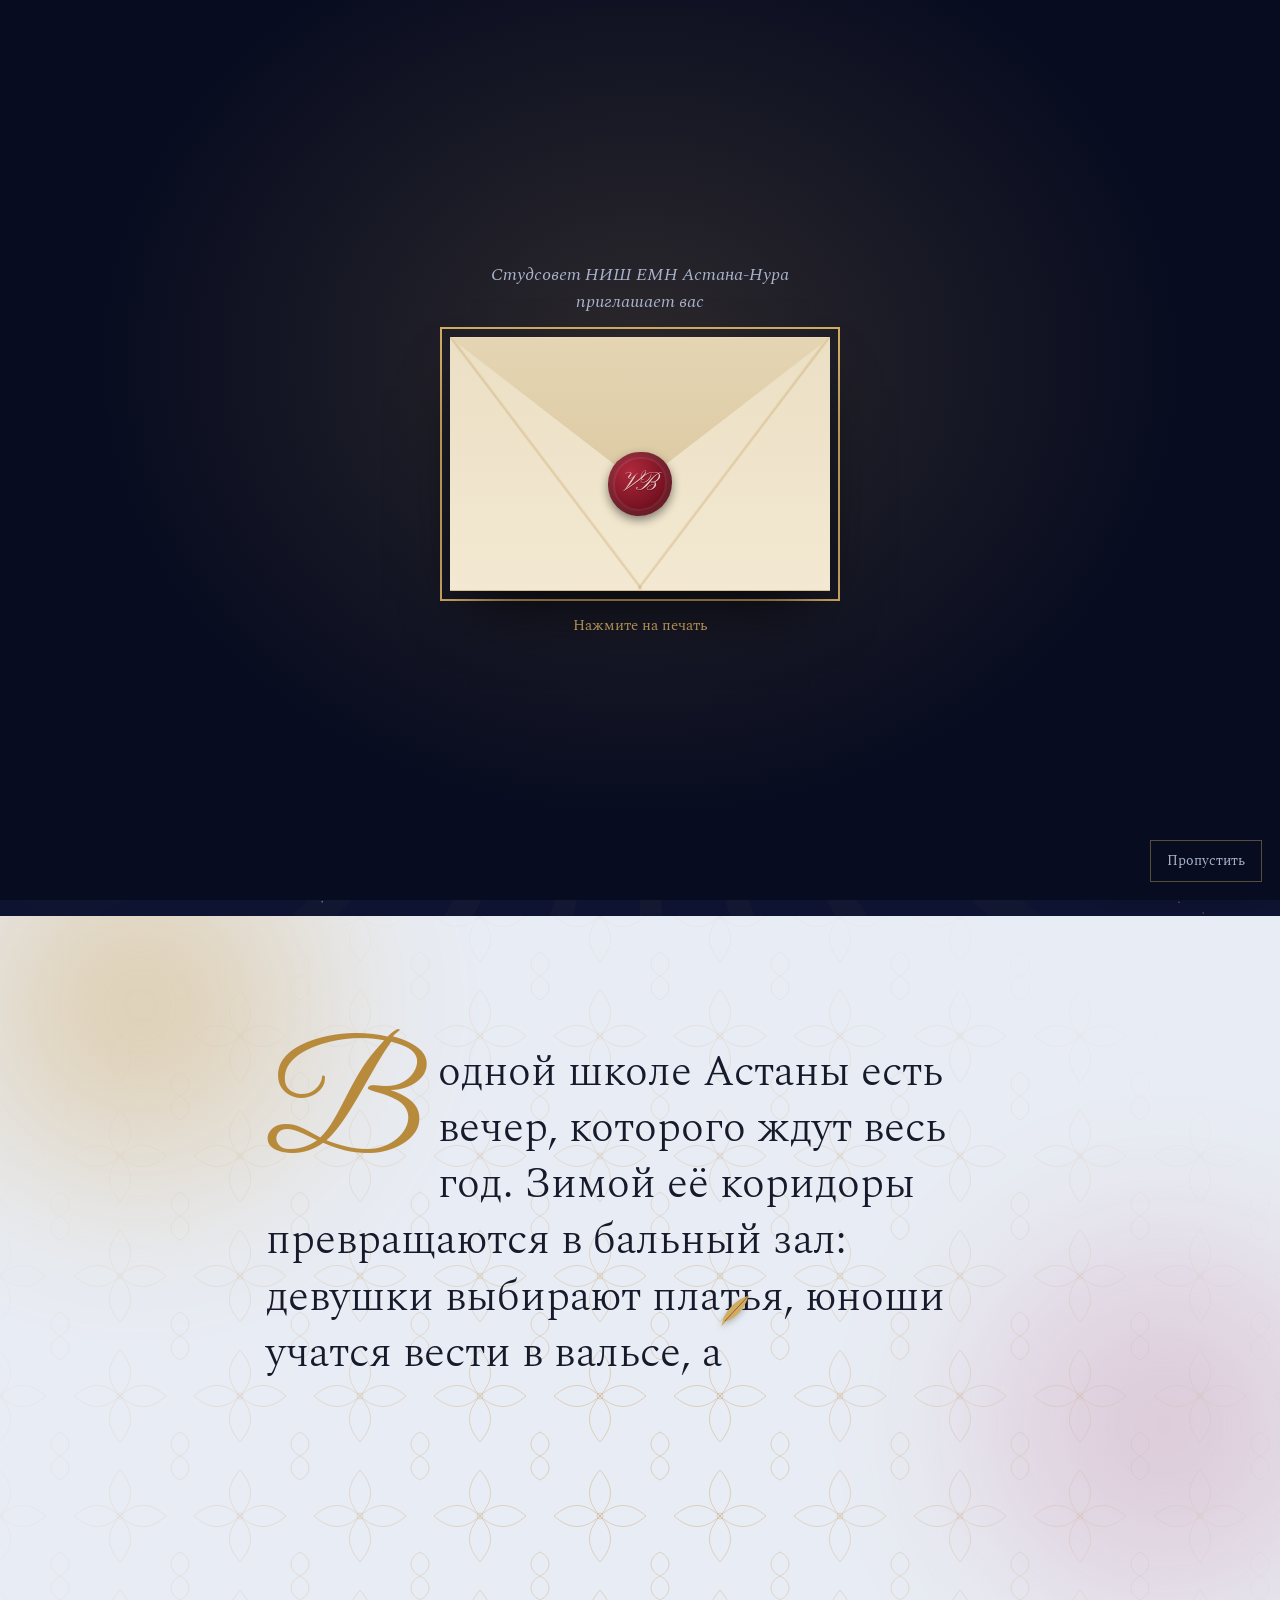
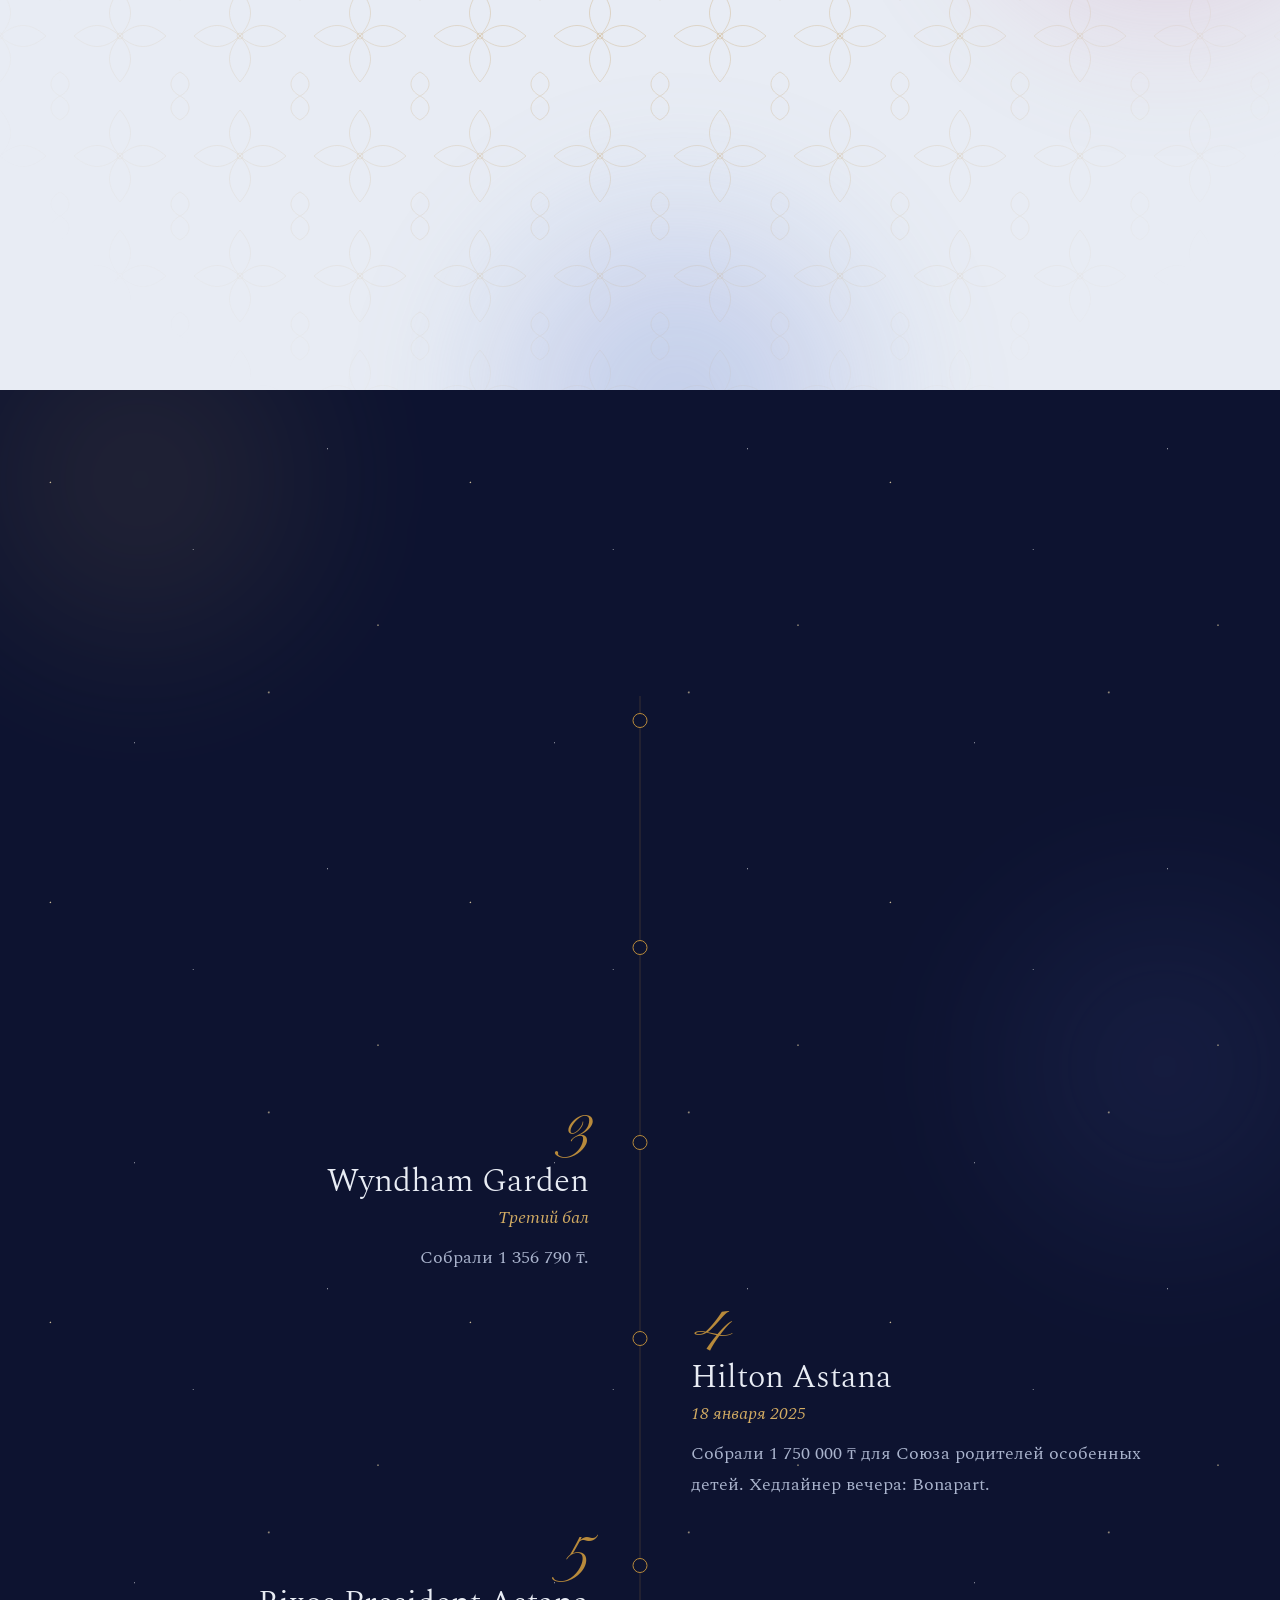
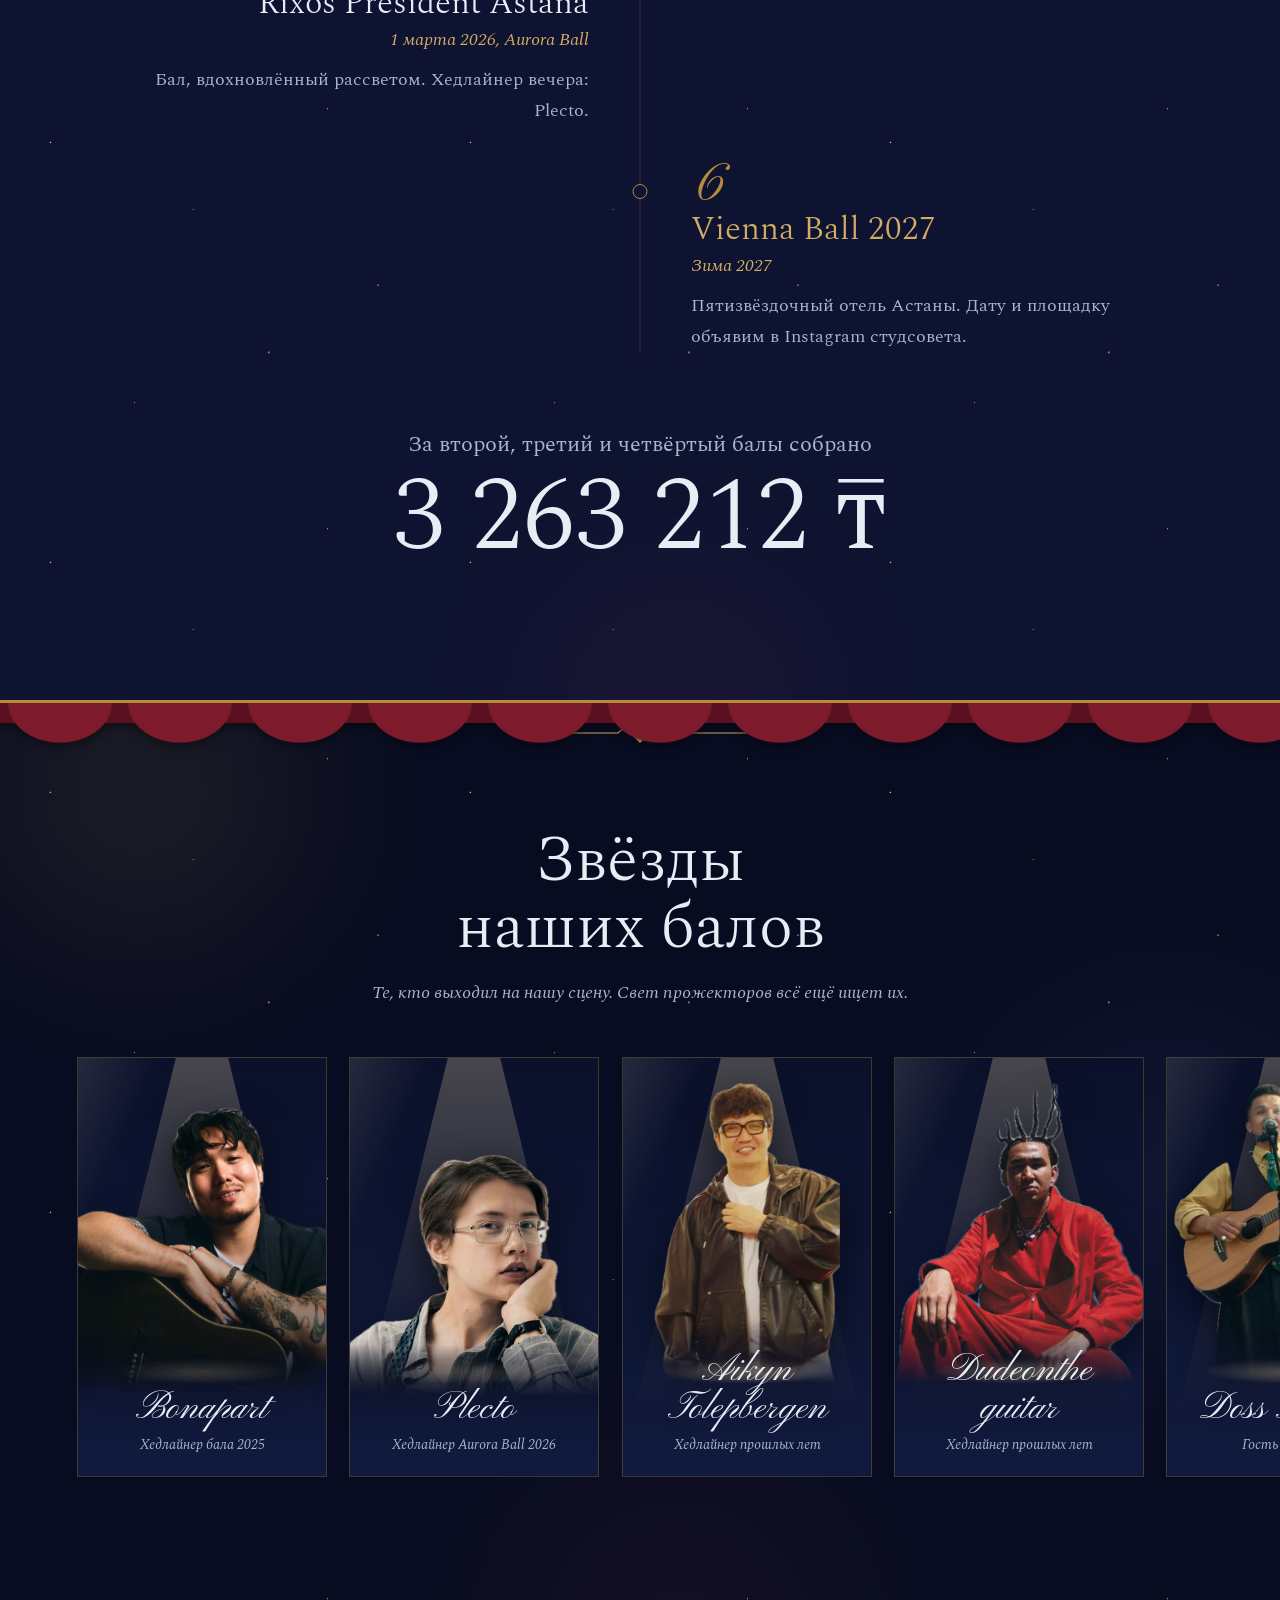
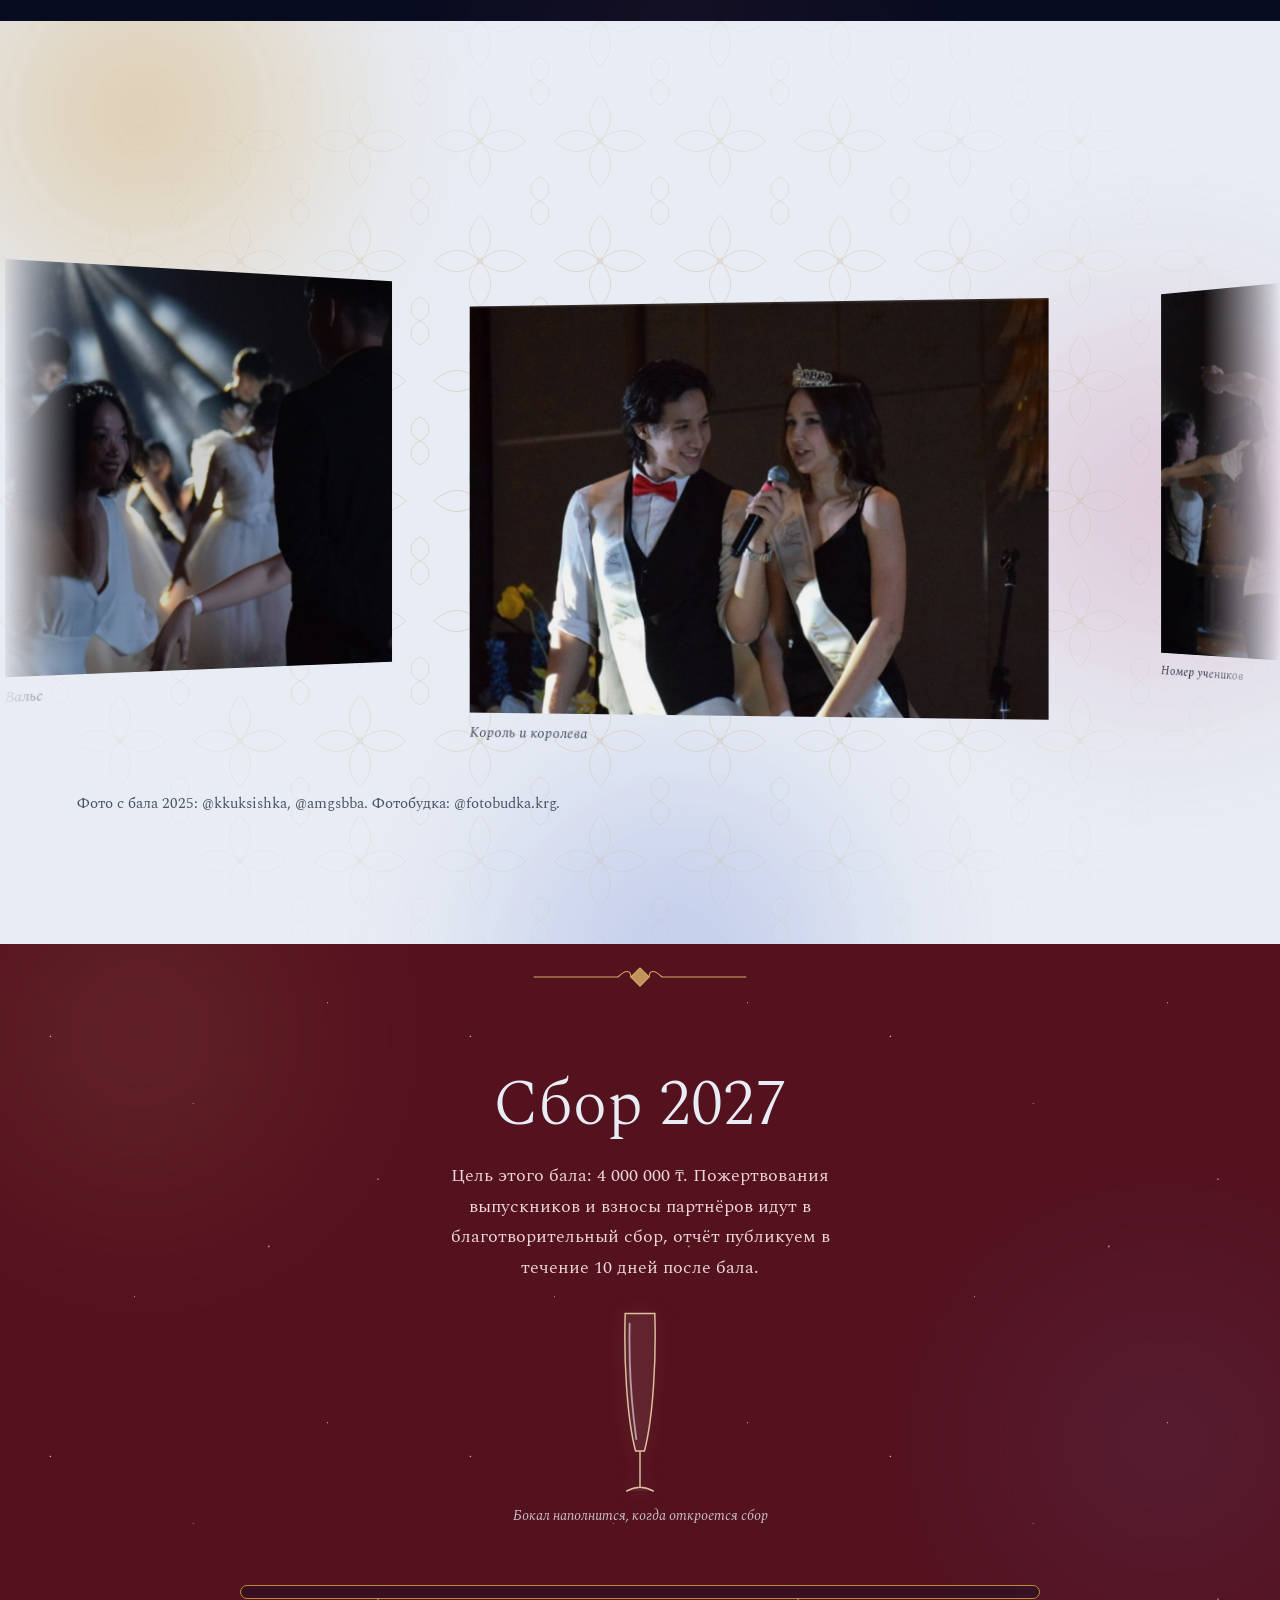
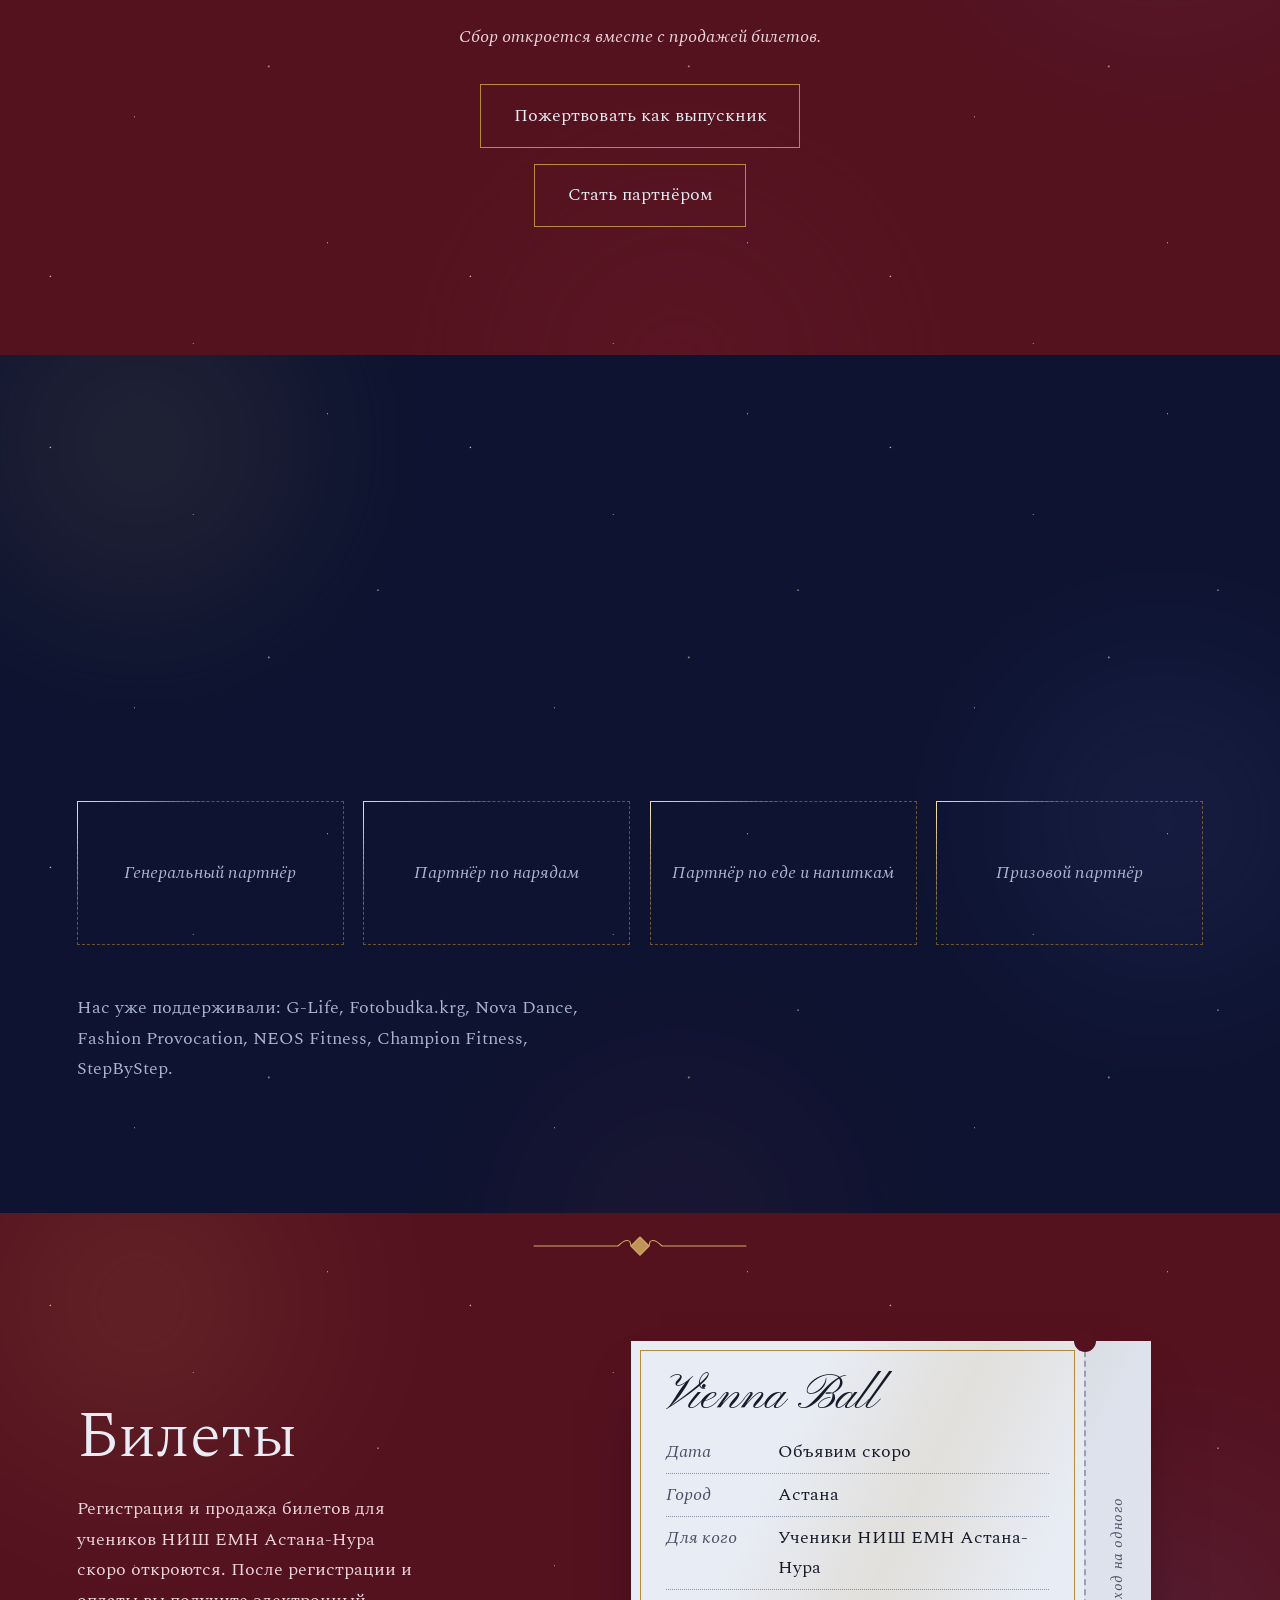
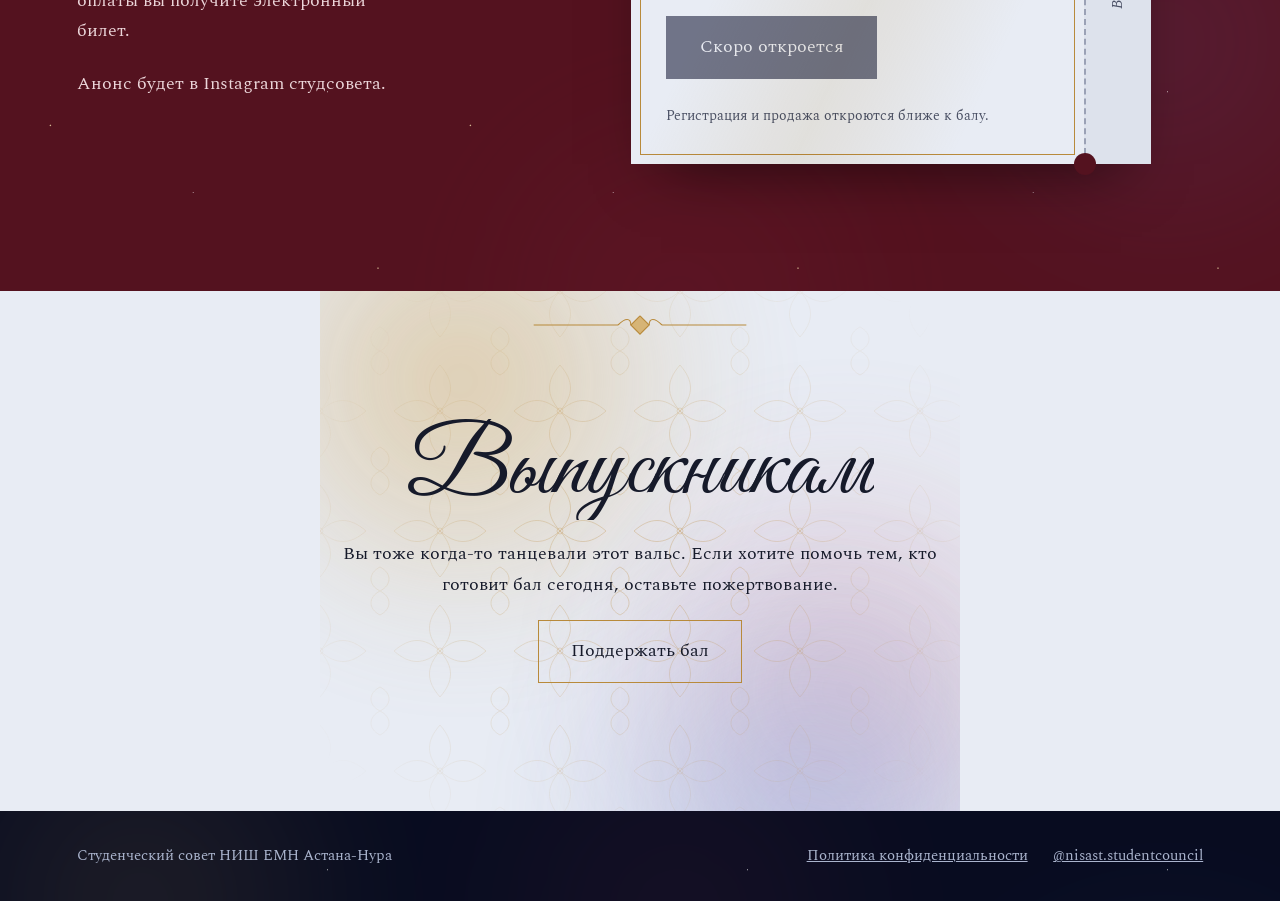
==== commit faf4d68d: "Бальные анимации: конверт, люстра, пара, занавес, часы, бокал, билет, рассвет, перо, вальс Co-Author" ====
--- a/index.html
+++ b/index.html
@@ -9,8 +9,9 @@
   <link rel="preconnect" href="https://fonts.googleapis.com">
   <link rel="preconnect" href="https://fonts.gstatic.com" crossorigin>
   <link href="https://fonts.googleapis.com/css2?family=Great+Vibes&family=Pinyon+Script&family=Spectral:ital,wght@0,300;0,400;0,600;1,300;1,400&display=swap" rel="stylesheet">
-  <link rel="stylesheet" href="main.css?v=8">
-  <link rel="stylesheet" href="magic.css?v=8">
+  <link rel="stylesheet" href="main.css?v=9">
+  <link rel="stylesheet" href="magic.css?v=9">
+  <link rel="stylesheet" href="ball.css?v=9">
 </head>
 <body>
 
@@ -175,7 +176,8 @@
   <p class="foot-links"><a href="privacy.html">Политика конфиденциальности</a><a href="https://www.instagram.com/nisast.studentcouncil/" target="_blank" rel="noopener noreferrer">@nisast.studentcouncil</a></p>
 </footer>
 
-<script src="main.js?v=8"></script>
-<script src="magic.js?v=8"></script>
+<script src="main.js?v=9"></script>
+<script src="magic.js?v=9"></script>
+<script src="ball.js?v=9"></script>
 </body>
 </html>
--- a/ball.css
+++ b/ball.css
@@ -0,0 +1,328 @@
+/* Бальный слой */
+
+/* ---------- 1. конверт-приглашение ---------- */
+.inv-lock, .inv-lock body { overflow: hidden; }
+.invite {
+  position: fixed;
+  inset: 0;
+  z-index: 300;
+  display: grid;
+  place-items: center;
+  padding: 16px;
+  background:
+    radial-gradient(ellipse at 50% 40%, rgba(211, 172, 99, 0.18), transparent 60%),
+    #080c20;
+  transition: opacity 1.1s ease, visibility 1.1s;
+}
+.invite.gone { opacity: 0; visibility: hidden; }
+.inv-stage { display: grid; justify-items: center; gap: 1.4rem; text-align: center; }
+.inv-top { margin: 0; color: #aab4cd; font-style: italic; line-height: 1.5; animation: invUp 1.2s ease both; }
+.inv-hint { margin: 0; color: #d3ac63; font-size: 0.95rem; animation: invPulse 1.8s ease-in-out infinite; }
+.invite.opening .inv-hint, .invite.opening .inv-top { opacity: 0; transition: opacity 0.4s; animation: none; }
+.inv-skip {
+  position: absolute;
+  right: 18px;
+  bottom: 18px;
+  padding: 0.5rem 1rem;
+  border: 1px solid rgba(211, 172, 99, 0.4);
+  background: transparent;
+  color: #aab4cd;
+  font: inherit;
+  font-size: 0.9rem;
+  cursor: pointer;
+}
+.inv-skip:hover { color: #e8ecf4; border-color: #d3ac63; }
+
+.envelope {
+  position: relative;
+  width: min(84vw, 380px);
+  aspect-ratio: 3 / 2;
+  padding: 0;
+  border: 0;
+  background: none;
+  cursor: pointer;
+  perspective: 900px;
+  animation: invFloat 4s ease-in-out infinite, invUp 1.2s 0.2s ease both;
+}
+.envelope:focus-visible { outline: 2px solid #d3ac63; outline-offset: 8px; }
+.env-back, .env-front, .env-flap, .env-card { position: absolute; display: block; }
+.env-back { inset: 0; background: #e9dcc0; box-shadow: 0 30px 60px -20px rgba(0, 0, 0, 0.8); }
+.env-front {
+  inset: 0;
+  z-index: 3;
+  background:
+    linear-gradient(to top right, transparent 49.4%, rgba(184, 138, 59, 0.3) 50%, transparent 50.8%) left / 50.5% 100% no-repeat,
+    linear-gradient(to top left, transparent 49.4%, rgba(184, 138, 59, 0.3) 50%, transparent 50.8%) right / 50.5% 100% no-repeat,
+    linear-gradient(to top, #f3e9d2, #ebdfc4);
+  border-bottom: 1px solid rgba(184, 138, 59, 0.4);
+}
+.env-flap {
+  left: 0;
+  right: 0;
+  top: 0;
+  height: 58%;
+  z-index: 4;
+  background: linear-gradient(#e5d5b3, #dccaa3);
+  clip-path: polygon(0 0, 100% 0, 50% 100%);
+  transform-origin: 50% 0;
+  transition: transform 0.9s 0.35s cubic-bezier(0.4, 0, 0.2, 1), z-index 0s 0.8s;
+}
+.env-card {
+  left: 7%;
+  right: 7%;
+  top: 8%;
+  bottom: 8%;
+  z-index: 2;
+  display: grid;
+  place-content: center;
+  gap: 0.3rem;
+  background: #fbf7ee;
+  border: 1px solid rgba(184, 138, 59, 0.6);
+  outline: 1px solid rgba(184, 138, 59, 0.35);
+  outline-offset: -8px;
+  transition: transform 1.1s 1.1s cubic-bezier(0.2, 0.8, 0.2, 1);
+}
+.env-card b { font-family: "Pinyon Script", "Great Vibes", cursive; font-weight: 400; font-size: clamp(2rem, 9vw, 2.8rem); color: #161a2a; line-height: 1; }
+.env-card i { font-size: 0.85rem; color: #84602a; }
+.seal {
+  position: absolute;
+  left: 50%;
+  top: 58%;
+  z-index: 5;
+  width: 64px;
+  height: 64px;
+  margin: -32px 0 0 -32px;
+  display: grid;
+  place-items: center;
+  border-radius: 50% 46% 52% 48%;
+  background: radial-gradient(circle at 35% 30%, #b0283c, #6d0f1e 70%);
+  box-shadow: inset 0 0 0 5px rgba(0, 0, 0, 0.12), inset 0 0 0 7px rgba(255, 255, 255, 0.08), 0 4px 10px rgba(0, 0, 0, 0.45);
+  transition: transform 0.5s, opacity 0.5s;
+}
+.seal span { font-family: "Pinyon Script", cursive; font-size: 1.6rem; color: #f0c9c4; text-shadow: 0 1px 0 rgba(0, 0, 0, 0.35); }
+.envelope:hover .seal { transform: scale(1.06) rotate(-4deg); }
+.invite.opening .seal { transform: scale(1.4) rotate(20deg); opacity: 0; }
+.invite.opening .env-flap { transform: rotateX(180deg); z-index: 1; }
+.invite.opening .env-card { transform: translateY(-62%); z-index: 2; }
+.invite.opening .envelope { animation: none; }
+@keyframes invFloat { 0%, 100% { translate: 0 0; rotate: -1deg; } 50% { translate: 0 -8px; rotate: 1deg; } }
+@keyframes invUp { from { transform: translateY(20px); } }
+@keyframes invPulse { 50% { opacity: 0.45; } }
+
+/* ---------- 4. люстра ---------- */
+.chand {
+  position: absolute;
+  top: 74px;
+  left: 50%;
+  z-index: 2;
+  width: clamp(120px, 14vw, 190px);
+  margin-left: calc(clamp(120px, 14vw, 190px) / -2);
+  transform-origin: 50% 0;
+  cursor: pointer;
+  outline: none;
+}
+.chand svg { display: block; width: 100%; height: auto; overflow: visible; margin-top: calc(clamp(120px, 14vw, 190px) * -1.25); }
+.chand:focus-visible svg { filter: drop-shadow(0 0 6px #f3dfae); }
+.chand .chain { stroke: #b88a3b; stroke-width: 2; stroke-dasharray: 4 3; }
+.chand .gold { fill: #d3ac63; }
+.chand .arm { fill: none; stroke: #d3ac63; stroke-width: 3; stroke-linecap: round; }
+.chand .cands rect { fill: #f3e9d2; }
+.chand .fl { fill: #ffd98a; filter: drop-shadow(0 0 4px #ffcf70); animation: flick 0.9s ease-in-out var(--d) infinite alternate; transform-origin: center bottom; transform-box: fill-box; }
+.chand .crys line { stroke: rgba(232, 236, 244, 0.6); stroke-width: 0.8; }
+.chand .cr { fill: rgba(225, 235, 255, 0.85); stroke: #fff; stroke-width: 0.5; animation: twinkleCr 2.4s ease-in-out var(--d, 0s) infinite; }
+.chand .cr.big { fill: rgba(225, 235, 255, 0.9); }
+.chand .halo { animation: halo 3s ease-in-out infinite alternate; }
+@keyframes flick { from { transform: scaleY(1) scaleX(1); opacity: 0.9; } to { transform: scaleY(1.25) scaleX(0.85); opacity: 1; } }
+@keyframes twinkleCr { 0%, 100% { fill: rgba(225, 235, 255, 0.7); } 50% { fill: #fff; filter: drop-shadow(0 0 3px #fff); } }
+@keyframes halo { from { opacity: 0.55; } to { opacity: 1; } }
+.chime {
+  position: absolute;
+  z-index: 3;
+  width: 6px;
+  height: 6px;
+  margin: -3px 0 0 -3px;
+  pointer-events: none;
+  background: #fff4d6;
+  clip-path: polygon(50% 0, 62% 38%, 100% 50%, 62% 62%, 50% 100%, 38% 62%, 0 50%, 38% 38%);
+  filter: drop-shadow(0 0 4px #f3dfae);
+  animation: chime 1.4s cubic-bezier(0.2, 0.8, 0.3, 1) both;
+}
+@keyframes chime {
+  0% { transform: translate(0, 0) scale(0.4); opacity: 1; }
+  70% { opacity: 1; }
+  100% { transform: translate(var(--x), var(--y)) scale(1.6) rotate(180deg); opacity: 0; }
+}
+
+/* ---------- 2. пара из шкатулки ---------- */
+.musicbox {
+  --up: 0px;
+  --fade: 1;
+  position: absolute;
+  right: -11%;
+  bottom: -2%;
+  width: clamp(110px, 11vw, 150px);
+  pointer-events: none;
+  opacity: var(--fade);
+  transform: translateY(var(--up));
+  perspective: 600px;
+}
+.hero-copy, .hero-text { position: relative; }
+.mb-spin { animation: musicbox 9s linear infinite; transform-style: preserve-3d; filter: drop-shadow(0 0 14px rgba(243, 223, 174, 0.35)); }
+.mb-spin svg { display: block; width: 100%; height: auto; animation: bob 1.26s ease-in-out infinite alternate; }
+.mb-base {
+  height: 14px;
+  margin: -6px 8% 0;
+  border-radius: 50%;
+  background: radial-gradient(ellipse at 50% 40%, #f3dfae, #9c722b 70%);
+  box-shadow: 0 6px 14px rgba(0, 0, 0, 0.5);
+}
+@keyframes musicbox { to { transform: rotateY(360deg); } }
+@keyframes bob { to { transform: translateY(-5px); } }
+
+/* ---------- 3. занавес ---------- */
+.curtain { position: absolute; inset: 0; z-index: 4; pointer-events: none; overflow: hidden; }
+.curtain .c-l, .curtain .c-r {
+  position: absolute;
+  top: 0;
+  bottom: 0;
+  width: 51%;
+  background:
+    linear-gradient(180deg, rgba(0, 0, 0, 0.25), transparent 30%, transparent 75%, rgba(0, 0, 0, 0.35)),
+    repeating-linear-gradient(90deg, #4a0c19 0, #7d1a2c 18px, #9b2a3c 26px, #6a1324 38px, #4a0c19 52px);
+  box-shadow: inset 0 -6px 0 #b88a3b, inset 0 -9px 0 rgba(0, 0, 0, 0.3);
+  transition: transform 2.2s cubic-bezier(0.65, 0, 0.25, 1), filter 2.2s;
+}
+.curtain .c-l { left: 0; transform-origin: 0 0; }
+.curtain .c-r { right: 0; transform-origin: 100% 0; }
+.curtain .c-top {
+  position: absolute;
+  left: 0;
+  right: 0;
+  top: 0;
+  height: 46px;
+  background:
+    radial-gradient(ellipse at 50% 0, #7d1a2c 60%, transparent 62%) 0 0 / 120px 46px repeat-x,
+    linear-gradient(#5a1020, #5a1020) 0 0 / 100% 20px no-repeat;
+  filter: drop-shadow(0 4px 4px rgba(0, 0, 0, 0.4));
+  border-top: 3px solid #b88a3b;
+}
+.curtain.open .c-l { transform: translateX(-88%) scaleX(0.35); filter: brightness(0.85); }
+.curtain.open .c-r { transform: translateX(88%) scaleX(0.35); filter: brightness(0.85); }
+
+/* ---------- 5. песочные часы ---------- */
+.soon-line.with-glass { display: flex; align-items: center; gap: 0.6rem; }
+.hg { width: 18px; height: 27px; flex: none; animation: flip 6s ease-in-out infinite; }
+.hg-frame { fill: none; stroke: #d3ac63; stroke-width: 1.4; stroke-linecap: round; }
+.hg-top, .hg-bot { fill: #e7c27c; }
+.hg-top { transform-origin: 50% 100%; transform-box: fill-box; animation: drain 6s linear infinite; }
+.hg-bot { transform-origin: 50% 100%; transform-box: fill-box; animation: fill 6s linear infinite; }
+.hg-fall { stroke: #e7c27c; stroke-width: 1; stroke-dasharray: 2 2; animation: fall 0.4s linear infinite; }
+@keyframes flip { 0%, 88% { rotate: 0deg; } 100% { rotate: 180deg; } }
+@keyframes drain { 0% { transform: scaleY(1); } 85%, 100% { transform: scaleY(0.05); } }
+@keyframes fill { 0% { transform: scaleY(0.1); } 85%, 100% { transform: scaleY(1); } }
+@keyframes fall { to { stroke-dashoffset: -4; } }
+.cd { font-variant-numeric: tabular-nums; }
+
+/* ---------- 6. бокал шампанского ---------- */
+.flute { --fill: 0; display: grid; justify-items: center; gap: 0.4rem; margin: 0 auto 1.2rem; }
+.flute svg { width: 74px; height: auto; overflow: visible; filter: drop-shadow(0 0 10px rgba(243, 223, 174, 0.25)); }
+.flute .glass { fill: rgba(255, 255, 255, 0.06); stroke: rgba(243, 223, 174, 0.85); stroke-width: 2; stroke-linecap: round; }
+.flute .shine { fill: none; stroke: rgba(255, 255, 255, 0.55); stroke-width: 2.5; stroke-linecap: round; }
+.flute .liquid { transform: translateY(calc(var(--fill) * -1px)); transition: transform 3s cubic-bezier(0.3, 0.6, 0.2, 1); }
+.flute .bb { fill: rgba(255, 255, 255, 0.85); opacity: 0; }
+.flute.pouring .bb { animation: bubble var(--t) ease-in var(--d) infinite; }
+@keyframes bubble { 0% { transform: translateY(0); opacity: 0; } 15% { opacity: 1; } 100% { transform: translateY(calc(var(--fill) * -1px)); opacity: 0; } }
+.flute-cap { margin: 0; font-size: 0.85rem; font-style: italic; opacity: 0.8; }
+
+/* ---------- 7. отрывной билет ---------- */
+.t-stub { cursor: pointer; transition: transform 1s cubic-bezier(0.5, 0, 0.3, 1.3), opacity 1s; transform-origin: 0 0; }
+.t-stub:hover { transform: rotate(-2deg); }
+.t-stub:focus-visible { outline: 2px solid #b88a3b; outline-offset: 2px; }
+.ticket.torn .t-stub { transform: translate(28px, 70px) rotate(14deg); opacity: 0.92; }
+.tear-note {
+  position: absolute;
+  left: 0;
+  bottom: -2.2rem;
+  margin: 0;
+  font-style: italic;
+  font-size: 0.9rem;
+  color: #f3dfae;
+  opacity: 0;
+  transition: opacity 0.6s 0.5s;
+}
+.ticket { position: relative; }
+.ticket.torn .tear-note { opacity: 1; }
+
+/* ---------- 8. рассвет ---------- */
+.dawn {
+  --t: 0;
+  position: fixed;
+  inset: 0;
+  z-index: 53;
+  pointer-events: none;
+  mix-blend-mode: soft-light;
+  background:
+    radial-gradient(ellipse at 50% 120%, rgba(255, 170, 110, calc(var(--t) * 0.55)), transparent 70%),
+    linear-gradient(180deg, rgba(90, 70, 170, calc(0.25 - var(--t) * 0.2)), rgba(255, 190, 140, calc(var(--t) * 0.3)));
+}
+
+/* ---------- 9. перо ---------- */
+.quill-wait .wd { opacity: 0; }
+.tale .wd { transition: opacity 0.5s, filter 0.5s; }
+.tale.quill-wait .wd, .tale .wd:not(.inked) { opacity: 0; filter: blur(3px); }
+.tale .wd.inked { opacity: 1; filter: none; }
+.pen {
+  position: absolute;
+  left: 0;
+  top: 0;
+  width: 34px;
+  height: 34px;
+  pointer-events: none;
+  opacity: 0;
+  transition: transform 0.08s linear, opacity 0.6s;
+  filter: drop-shadow(0 2px 3px rgba(0, 0, 0, 0.25));
+}
+.pen.on { opacity: 1; }
+.pen svg { width: 100%; height: 100%; animation: scribble 0.25s ease-in-out infinite alternate; }
+@keyframes scribble { to { rotate: -8deg; } }
+
+/* ---------- 10. кнопка вальса ---------- */
+.waltz-btn {
+  position: fixed;
+  right: 16px;
+  bottom: 16px;
+  z-index: 110;
+  display: flex;
+  align-items: center;
+  gap: 0.5rem;
+  padding: 0.55rem 1rem 0.55rem 0.7rem;
+  border: 1px solid rgba(211, 172, 99, 0.7);
+  border-radius: 999px;
+  background: rgba(13, 19, 48, 0.85);
+  -webkit-backdrop-filter: blur(8px);
+  backdrop-filter: blur(8px);
+  color: #e8ecf4;
+  font: inherit;
+  font-size: 0.9rem;
+  cursor: pointer;
+  box-shadow: 0 8px 24px -8px rgba(0, 0, 0, 0.6);
+}
+.waltz-btn .note { display: grid; place-items: center; width: 26px; height: 26px; border-radius: 50%; background: #d3ac63; color: #0d1330; font-size: 1rem; }
+.waltz-btn.on .note { animation: note 0.84s ease-in-out infinite alternate; }
+.waltz-btn:hover { border-color: #f3dfae; }
+.waltz-btn:focus-visible { outline: 2px solid #f3dfae; outline-offset: 3px; }
+@keyframes note { to { transform: rotate(-14deg) scale(1.12); } }
+
+/* ---------- телефон ---------- */
+@media (max-width: 700px) {
+  .chand { top: 0; left: auto; right: 6px; margin-left: 0; width: 84px; }
+  .chand svg { margin-top: -105px; }
+  .musicbox { position: relative; right: auto; bottom: auto; width: 96px; margin: 1.8rem auto 0; transform: none; }
+  .waltz-btn { right: 12px; bottom: 12px; padding: 0.45rem 0.8rem 0.45rem 0.55rem; font-size: 0.82rem; }
+  .curtain .c-top { height: 30px; background-size: 80px 30px, 100% 14px; }
+}
+
+@media (prefers-reduced-motion: reduce) {
+  .mb-spin, .mb-spin svg, .hg, .hg-top, .hg-bot, .hg-fall, .chand .fl, .chand .cr, .chand .halo, .waltz-btn .note { animation: none; }
+  .curtain { display: none; }
+}
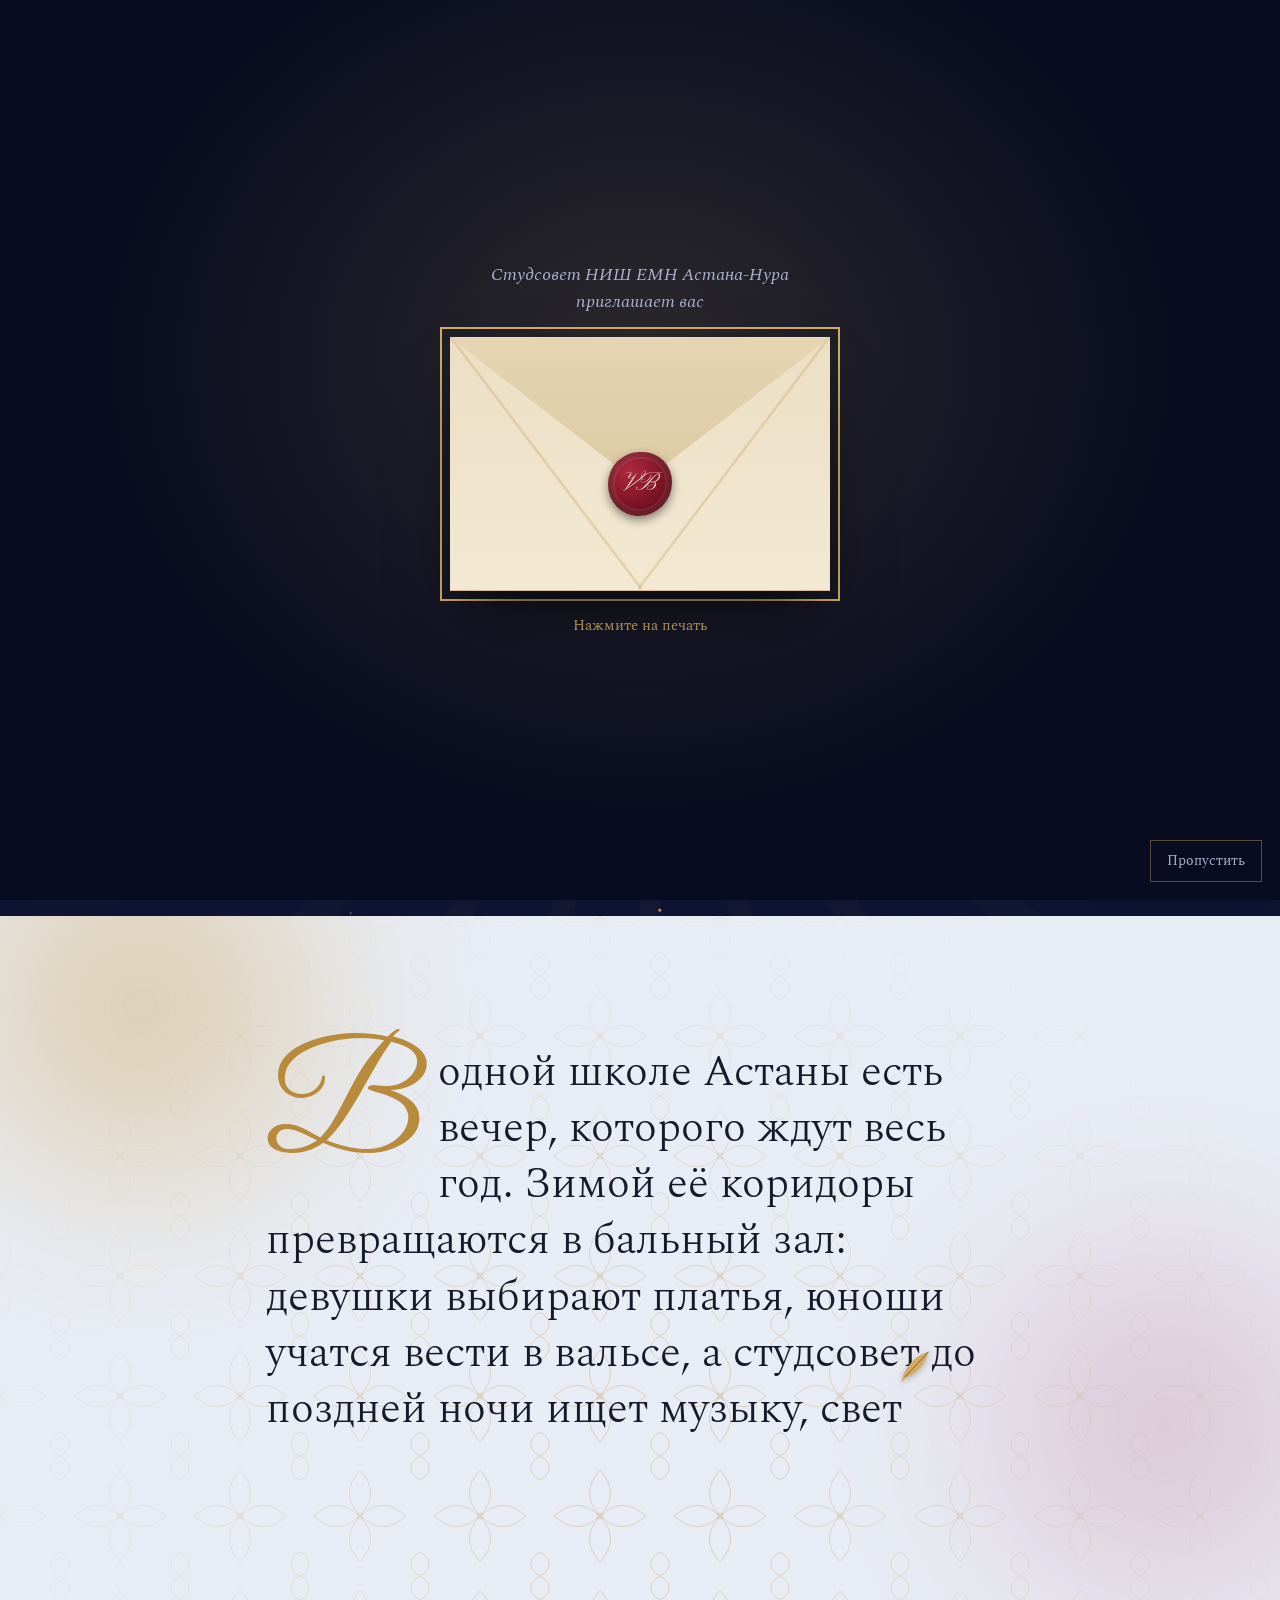
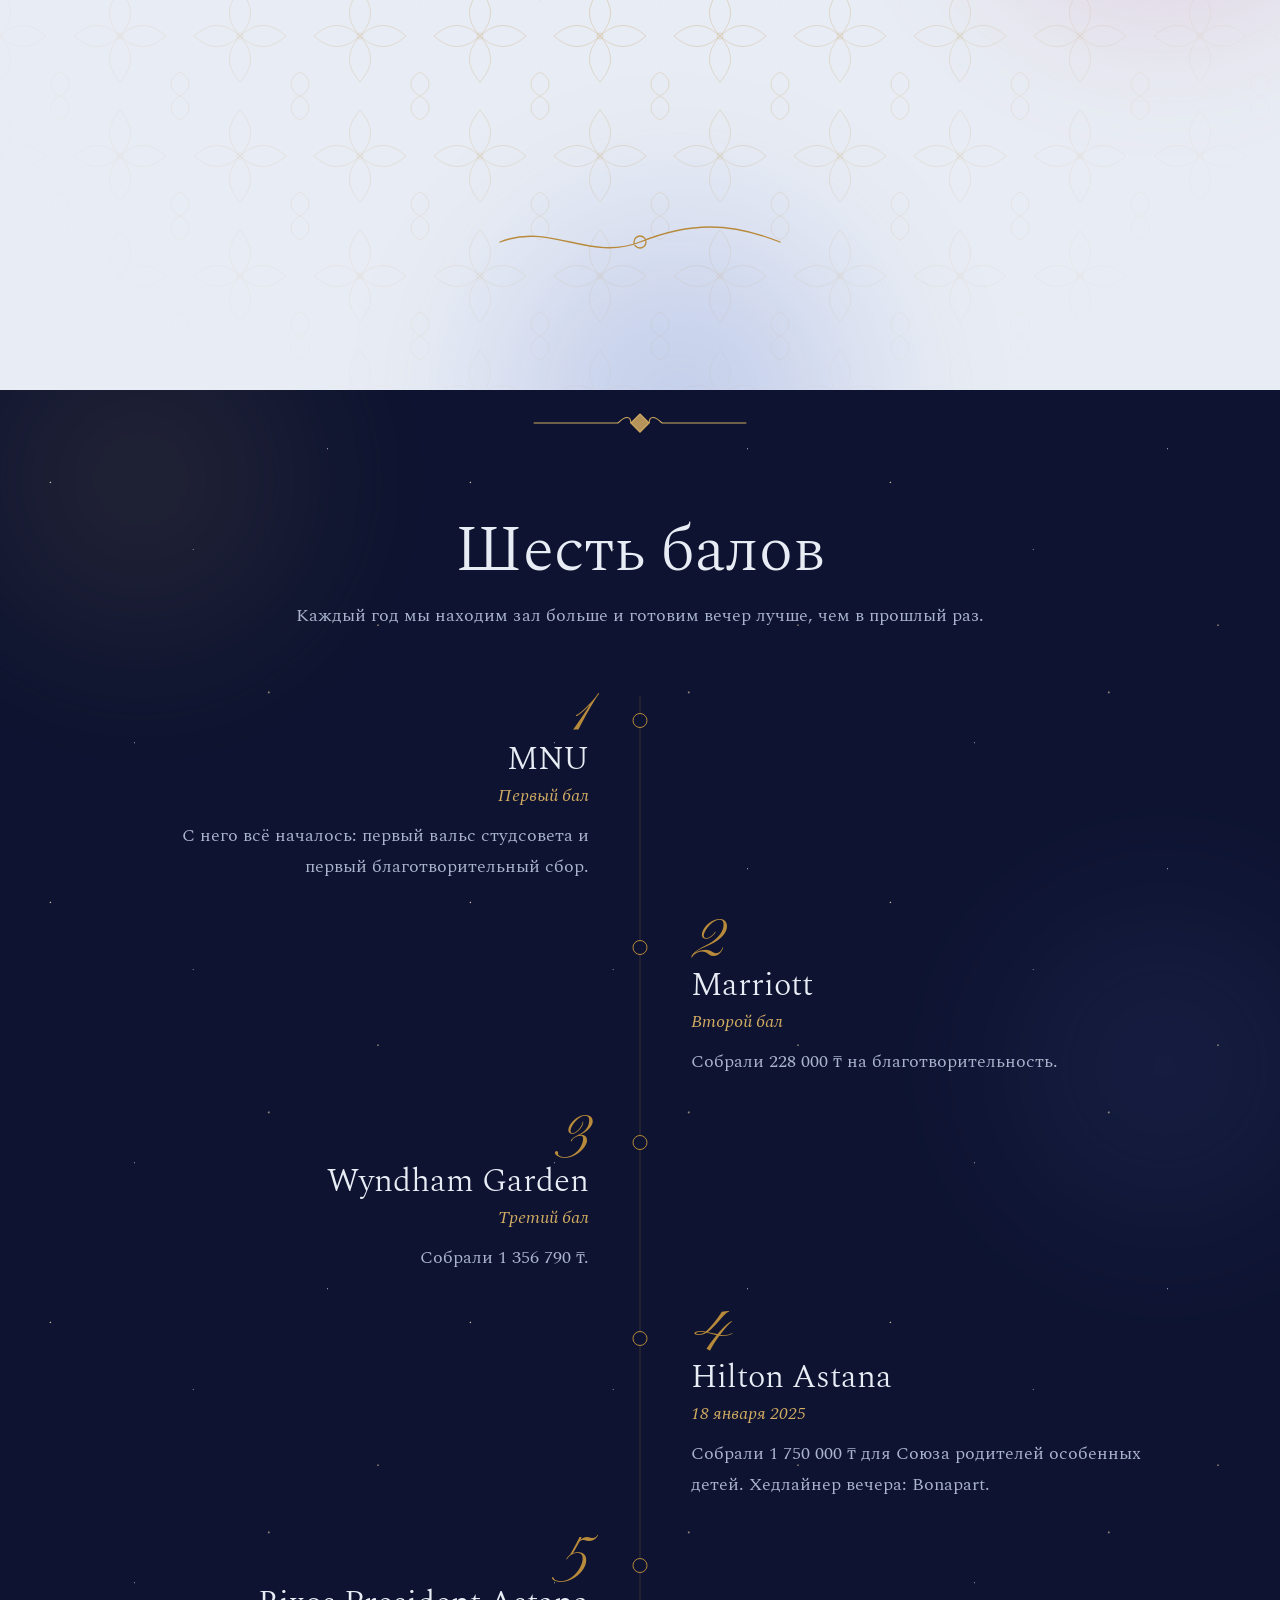
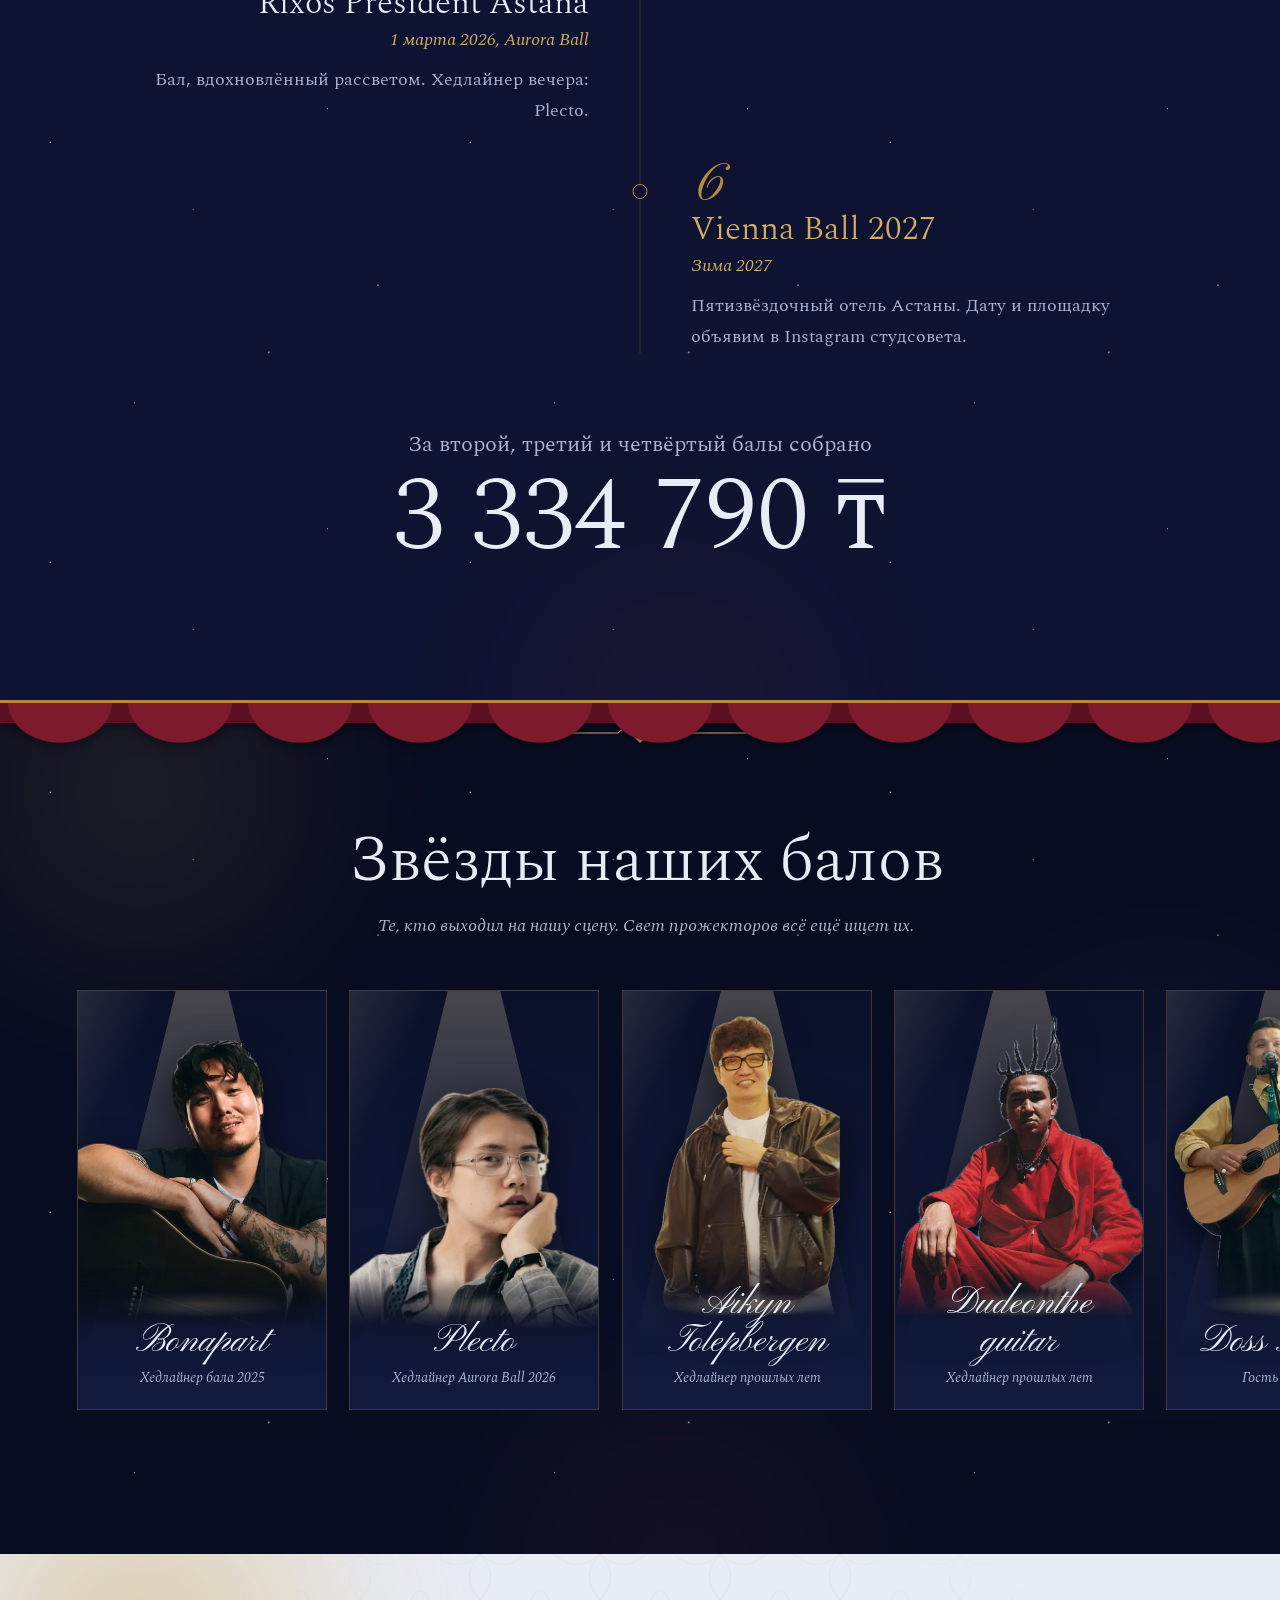
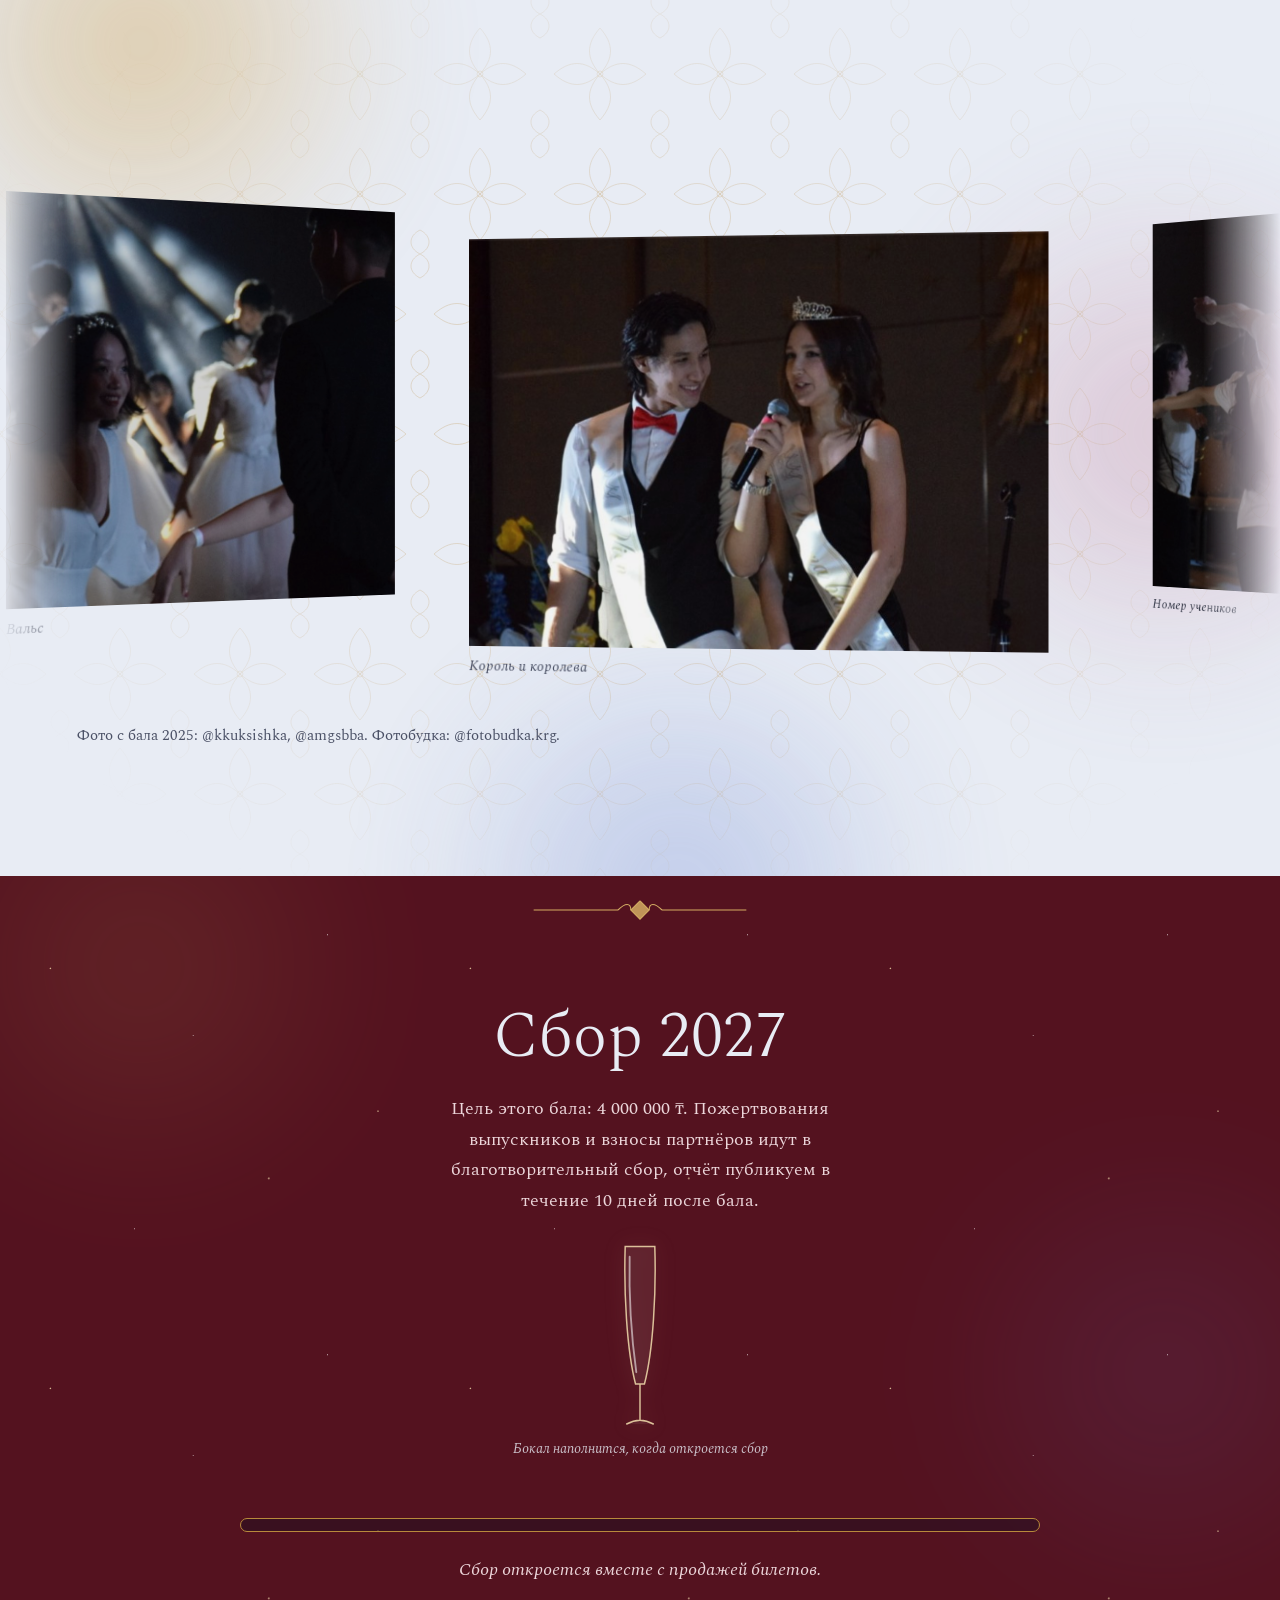
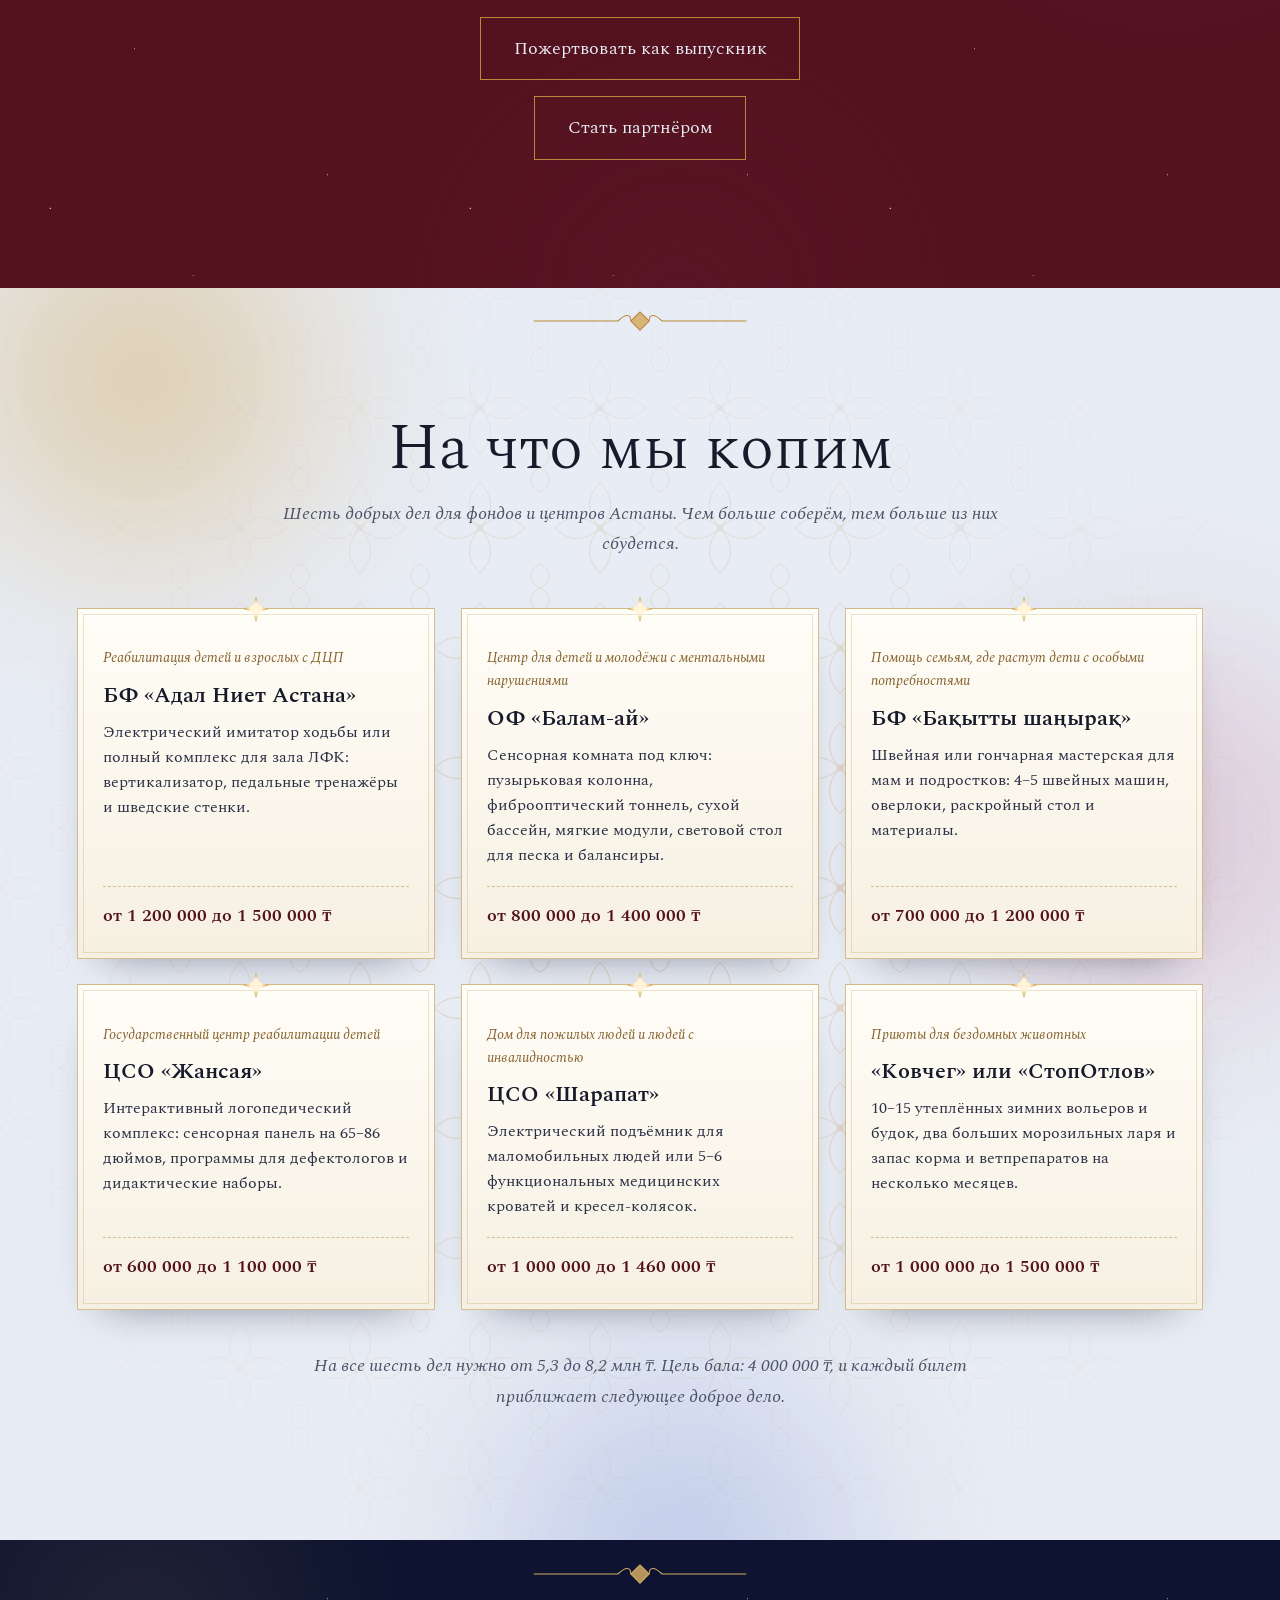
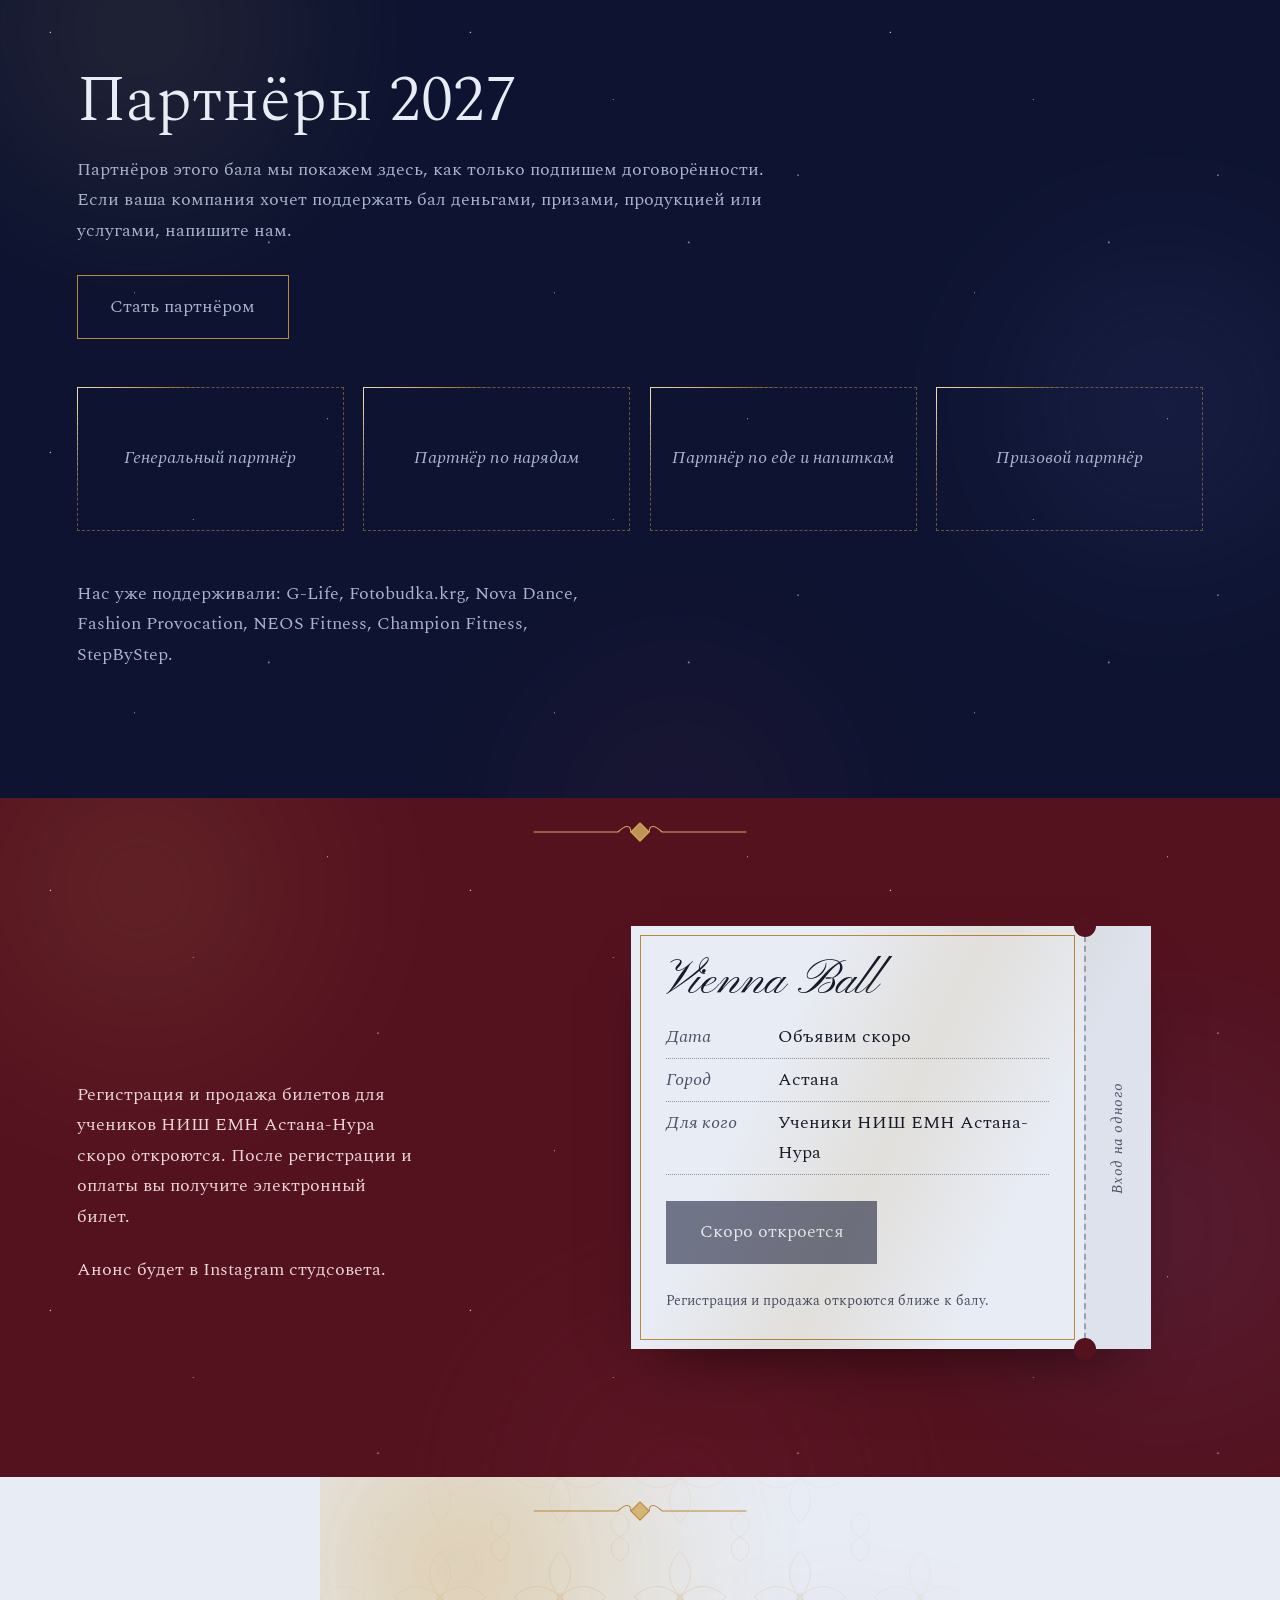
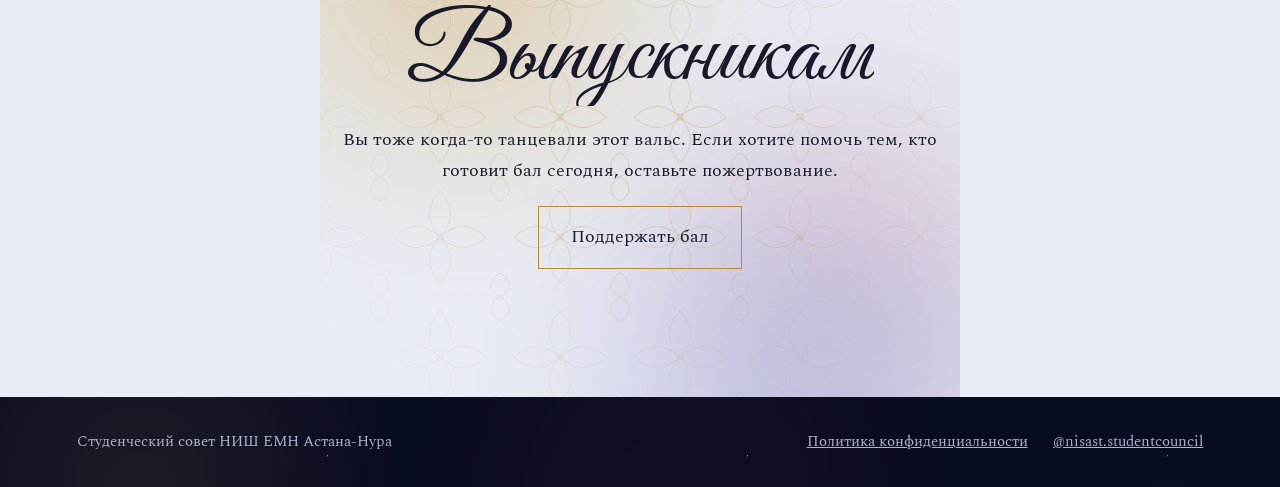
==== commit 3f90c8aa: "Раздел «На что мы копим», лёгкие фото артистов, исправлены часы Co-Authored-By: Claude Opus 5.5 <nor" ====
--- a/index.html
+++ b/index.html
@@ -9,9 +9,9 @@
   <link rel="preconnect" href="https://fonts.googleapis.com">
   <link rel="preconnect" href="https://fonts.gstatic.com" crossorigin>
   <link href="https://fonts.googleapis.com/css2?family=Great+Vibes&family=Pinyon+Script&family=Spectral:ital,wght@0,300;0,400;0,600;1,300;1,400&display=swap" rel="stylesheet">
-  <link rel="stylesheet" href="main.css?v=9">
-  <link rel="stylesheet" href="magic.css?v=9">
-  <link rel="stylesheet" href="ball.css?v=9">
+  <link rel="stylesheet" href="main.css?v=10">
+  <link rel="stylesheet" href="magic.css?v=10">
+  <link rel="stylesheet" href="ball.css?v=10">
 </head>
 <body>
 
@@ -23,6 +23,7 @@
     <a href="#history">История</a>
     <a href="#artists">Артисты</a>
     <a href="#fund">Сбор</a>
+    <a href="#wishes">Цели</a>
     <a href="#tickets">Билеты</a>
     <a href="#partners">Партнёры</a>
     <a href="alumni.html">Выпускникам</a>
@@ -83,13 +84,13 @@
       <p>Те, кто выходил на нашу сцену. Свет прожекторов всё ещё ищет их.</p>
     </div>
     <ul class="stage" aria-label="Артисты прошлых балов">
-      <li class="artist"><span class="cone" aria-hidden="true"></span><span class="floor" aria-hidden="true"></span><img class="cutout wide" src="img/artists/bonapart.png" alt="Bonapart с гитарой" loading="lazy"><div class="who"><p class="a-name">Bonapart</p><p class="a-when">Хедлайнер бала 2025</p></div></li>
-      <li class="artist"><span class="cone" aria-hidden="true"></span><span class="floor" aria-hidden="true"></span><img class="cutout wide" src="img/artists/plecto.png" alt="Plecto" loading="lazy"><div class="who"><p class="a-name">Plecto</p><p class="a-when">Хедлайнер Aurora Ball 2026</p></div></li>
-      <li class="artist"><span class="cone" aria-hidden="true"></span><span class="floor" aria-hidden="true"></span><img class="cutout" src="img/artists/aikyn.png" alt="Aikyn Tolepbergen" loading="lazy"><div class="who"><p class="a-name">Aikyn Tolepbergen</p><p class="a-when">Хедлайнер прошлых лет</p></div></li>
-      <li class="artist"><span class="cone" aria-hidden="true"></span><span class="floor" aria-hidden="true"></span><img class="cutout" src="img/artists/dudeontheguitar.png" alt="Dudeonthe guitar" loading="lazy"><div class="who"><p class="a-name">Dudeonthe guitar</p><p class="a-when">Хедлайнер прошлых лет</p></div></li>
-      <li class="artist"><span class="cone" aria-hidden="true"></span><span class="floor" aria-hidden="true"></span><img class="cutout" src="img/artists/doss-normat.png" alt="Doss Normat с гитарой у микрофона" loading="lazy"><div class="who"><p class="a-name">Doss Normat</p><p class="a-when">Гость бала 2025</p></div></li>
+      <li class="artist"><span class="cone" aria-hidden="true"></span><span class="floor" aria-hidden="true"></span><img class="cutout wide" src="img/artists/bonapart.webp" alt="Bonapart с гитарой" loading="lazy"><div class="who"><p class="a-name">Bonapart</p><p class="a-when">Хедлайнер бала 2025</p></div></li>
+      <li class="artist"><span class="cone" aria-hidden="true"></span><span class="floor" aria-hidden="true"></span><img class="cutout wide" src="img/artists/plecto.webp" alt="Plecto" loading="lazy"><div class="who"><p class="a-name">Plecto</p><p class="a-when">Хедлайнер Aurora Ball 2026</p></div></li>
+      <li class="artist"><span class="cone" aria-hidden="true"></span><span class="floor" aria-hidden="true"></span><img class="cutout" src="img/artists/aikyn.webp" alt="Aikyn Tolepbergen" loading="lazy"><div class="who"><p class="a-name">Aikyn Tolepbergen</p><p class="a-when">Хедлайнер прошлых лет</p></div></li>
+      <li class="artist"><span class="cone" aria-hidden="true"></span><span class="floor" aria-hidden="true"></span><img class="cutout" src="img/artists/dudeontheguitar.webp" alt="Dudeonthe guitar" loading="lazy"><div class="who"><p class="a-name">Dudeonthe guitar</p><p class="a-when">Хедлайнер прошлых лет</p></div></li>
+      <li class="artist"><span class="cone" aria-hidden="true"></span><span class="floor" aria-hidden="true"></span><img class="cutout" src="img/artists/doss-normat.webp" alt="Doss Normat с гитарой у микрофона" loading="lazy"><div class="who"><p class="a-name">Doss Normat</p><p class="a-when">Гость бала 2025</p></div></li>
       <li class="artist"><span class="cone" aria-hidden="true"></span><span class="floor" aria-hidden="true"></span><div class="who"><p class="a-name">Nova Dance</p><p class="a-when">Танцевальная группа, 2025 и 2026</p></div></li>
-      <li class="artist"><span class="cone" aria-hidden="true"></span><span class="floor" aria-hidden="true"></span><img class="cutout" src="img/artists/darkhan-juzz.png" alt="Darkhan Juzz с гитарой на плече" loading="lazy"><div class="who"><p class="a-name">Darkhan Juzz</p><p class="a-when">Хедлайнер прошлых лет. Светлая память</p></div></li>
+      <li class="artist"><span class="cone" aria-hidden="true"></span><span class="floor" aria-hidden="true"></span><img class="cutout" src="img/artists/darkhan-juzz.webp" alt="Darkhan Juzz с гитарой на плече" loading="lazy"><div class="who"><p class="a-name">Darkhan Juzz</p><p class="a-when">Хедлайнер прошлых лет. Светлая память</p></div></li>
     </ul>
   </section>
 
@@ -125,6 +126,52 @@
     </div>
   </section>
 
+  <section class="wishes" id="wishes">
+    <div class="wishes-head rv">
+      <h2>На что мы копим</h2>
+      <p>Шесть добрых дел для фондов и центров Астаны. Чем больше соберём, тем больше из них сбудется.</p>
+    </div>
+    <ul class="wish-list">
+      <li class="wish">
+        <p class="w-kind">Реабилитация детей и взрослых с ДЦП</p>
+        <h3>БФ «Адал Ниет Астана»</h3>
+        <p class="w-buy">Электрический имитатор ходьбы или полный комплекс для зала ЛФК: вертикализатор, педальные тренажёры и шведские стенки.</p>
+        <p class="w-sum">от 1 200 000 до 1 500 000 ₸</p>
+      </li>
+      <li class="wish">
+        <p class="w-kind">Центр для детей и молодёжи с ментальными нарушениями</p>
+        <h3>ОФ «Балам-ай»</h3>
+        <p class="w-buy">Сенсорная комната под ключ: пузырьковая колонна, фиброоптический тоннель, сухой бассейн, мягкие модули, световой стол для песка и балансиры.</p>
+        <p class="w-sum">от 800 000 до 1 400 000 ₸</p>
+      </li>
+      <li class="wish">
+        <p class="w-kind">Помощь семьям, где растут дети с особыми потребностями</p>
+        <h3>БФ «Бақытты шаңырақ»</h3>
+        <p class="w-buy">Швейная или гончарная мастерская для мам и подростков: 4–5 швейных машин, оверлоки, раскройный стол и материалы.</p>
+        <p class="w-sum">от 700 000 до 1 200 000 ₸</p>
+      </li>
+      <li class="wish">
+        <p class="w-kind">Государственный центр реабилитации детей</p>
+        <h3>ЦСО «Жансая»</h3>
+        <p class="w-buy">Интерактивный логопедический комплекс: сенсорная панель на 65–86 дюймов, программы для дефектологов и дидактические наборы.</p>
+        <p class="w-sum">от 600 000 до 1 100 000 ₸</p>
+      </li>
+      <li class="wish">
+        <p class="w-kind">Дом для пожилых людей и людей с инвалидностью</p>
+        <h3>ЦСО «Шарапат»</h3>
+        <p class="w-buy">Электрический подъёмник для маломобильных людей или 5–6 функциональных медицинских кроватей и кресел-колясок.</p>
+        <p class="w-sum">от 1 000 000 до 1 460 000 ₸</p>
+      </li>
+      <li class="wish">
+        <p class="w-kind">Приюты для бездомных животных</p>
+        <h3>«Ковчег» или «СтопОтлов»</h3>
+        <p class="w-buy">10–15 утеплённых зимних вольеров и будок, два больших морозильных ларя и запас корма и ветпрепаратов на несколько месяцев.</p>
+        <p class="w-sum">от 1 000 000 до 1 500 000 ₸</p>
+      </li>
+    </ul>
+    <p class="wish-total rv">На все шесть дел нужно от 5,3 до 8,2 млн ₸. Цель бала: 4 000 000 ₸, и каждый билет приближает следующее доброе дело.</p>
+  </section>
+
   <section class="partners" id="partners">
     <div class="partners-copy rv">
       <h2>Партнёры 2027</h2>
@@ -176,8 +223,8 @@
   <p class="foot-links"><a href="privacy.html">Политика конфиденциальности</a><a href="https://www.instagram.com/nisast.studentcouncil/" target="_blank" rel="noopener noreferrer">@nisast.studentcouncil</a></p>
 </footer>
 
-<script src="main.js?v=9"></script>
-<script src="magic.js?v=9"></script>
-<script src="ball.js?v=9"></script>
+<script src="main.js?v=10"></script>
+<script src="magic.js?v=10"></script>
+<script src="ball.js?v=10"></script>
 </body>
 </html>
--- a/ball.css
+++ b/ball.css
@@ -211,7 +211,7 @@
 
 /* ---------- 5. песочные часы ---------- */
 .soon-line.with-glass { display: flex; align-items: center; gap: 0.6rem; }
-.hg { width: 18px; height: 27px; flex: none; animation: flip 6s ease-in-out infinite; }
+.hg { width: 16px; height: 24px; flex: none; overflow: visible; }
 .hg-frame { fill: none; stroke: #d3ac63; stroke-width: 1.4; stroke-linecap: round; }
 .hg-top, .hg-bot { fill: #e7c27c; }
 .hg-top { transform-origin: 50% 100%; transform-box: fill-box; animation: drain 6s linear infinite; }
@@ -326,3 +326,84 @@
   .mb-spin, .mb-spin svg, .hg, .hg-top, .hg-bot, .hg-fall, .chand .fl, .chand .cr, .chand .halo, .waltz-btn .note { animation: none; }
   .curtain { display: none; }
 }
+
+/* фото артиста появляется только когда загрузилось целиком */
+.stage .artist .cutout:not(.ready) { opacity: 0 !important; }
+@media (min-width: 900px) { .stars-head h2 { white-space: nowrap; } }
+
+/* ---------- На что мы копим ---------- */
+.wishes-head { max-width: 46rem; margin: 0 auto 3rem; text-align: center; display: grid; gap: 1rem; }
+.wishes-head p { margin: 0; color: var(--muted, #4b5166); font-style: italic; }
+.wish-list {
+  list-style: none;
+  margin: 0 auto;
+  padding: 0;
+  max-width: 72rem;
+  display: grid;
+  grid-template-columns: repeat(3, minmax(0, 1fr));
+  gap: 1.6rem;
+  perspective: 1400px;
+}
+.wish {
+  position: relative;
+  display: flex;
+  flex-direction: column;
+  gap: 0.7rem;
+  padding: 2.4rem 1.6rem 1.6rem;
+  background: linear-gradient(180deg, #fffdf7, #f6f0e2);
+  border: 1px solid rgba(184, 138, 59, 0.55);
+  outline: 1px solid rgba(184, 138, 59, 0.25);
+  outline-offset: -7px;
+  box-shadow: 0 20px 40px -28px rgba(13, 19, 48, 0.55);
+  opacity: 0;
+  transform: rotateY(-70deg) translateY(30px);
+  transform-origin: 0 50%;
+  transition: opacity 0.8s, transform 1.1s cubic-bezier(0.2, 0.9, 0.25, 1.1), box-shadow 0.4s;
+}
+.wish::before {
+  content: "";
+  position: absolute;
+  top: -13px;
+  left: 50%;
+  width: 26px;
+  height: 26px;
+  margin-left: -13px;
+  background: radial-gradient(circle, #fff4d6 0 30%, #d3ac63 60%);
+  clip-path: polygon(50% 0, 62% 38%, 100% 50%, 62% 62%, 50% 100%, 38% 62%, 0 50%, 38% 38%);
+  filter: drop-shadow(0 0 6px rgba(211, 172, 99, 0.8));
+  animation: wishStar 2.6s ease-in-out infinite;
+}
+.wish:nth-child(2)::before { animation-delay: -0.6s; }
+.wish:nth-child(3)::before { animation-delay: -1.2s; }
+.wish:nth-child(4)::before { animation-delay: -1.8s; }
+.wish:nth-child(5)::before { animation-delay: -0.3s; }
+.wish:nth-child(6)::before { animation-delay: -0.9s; }
+@keyframes wishStar { 50% { transform: scale(1.35) rotate(45deg); } }
+.wish-list.shown .wish { opacity: 1; transform: none; }
+.wish-list.shown .wish:nth-child(2) { transition-delay: 0.12s; }
+.wish-list.shown .wish:nth-child(3) { transition-delay: 0.24s; }
+.wish-list.shown .wish:nth-child(4) { transition-delay: 0.36s; }
+.wish-list.shown .wish:nth-child(5) { transition-delay: 0.48s; }
+.wish-list.shown .wish:nth-child(6) { transition-delay: 0.6s; }
+.wish-list.shown .wish:hover { transform: translateY(-8px); box-shadow: 0 30px 50px -26px rgba(13, 19, 48, 0.6), 0 0 0 1px rgba(211, 172, 99, 0.6); transition-delay: 0s; }
+.w-kind { margin: 0; font-size: 0.85rem; font-style: italic; color: #84602a; }
+.wish h3 { margin: 0; font-size: 1.35rem; font-weight: 600; line-height: 1.25; color: #161a2a; }
+.w-buy { margin: 0; flex: 1; font-size: 0.98rem; line-height: 1.6; color: #2b3045; }
+.w-sum {
+  margin: 0.4rem 0 0;
+  padding-top: 0.9rem;
+  border-top: 1px dashed rgba(184, 138, 59, 0.5);
+  font-weight: 600;
+  color: #54121f;
+  font-variant-numeric: tabular-nums;
+}
+.wish-total { max-width: 44rem; margin: 2.6rem auto 0; text-align: center; font-style: italic; color: #4b5166; }
+@media (max-width: 1000px) { .wish-list { grid-template-columns: repeat(2, minmax(0, 1fr)); } }
+@media (max-width: 640px) {
+  .wish-list { grid-template-columns: 1fr; gap: 1.8rem; }
+  .wish { transform: translateY(30px) rotate(-2deg); transform-origin: 50% 50%; }
+}
+@media (prefers-reduced-motion: reduce) {
+  .wish { opacity: 1; transform: none; transition: none; }
+  .wish::before { animation: none; }
+}
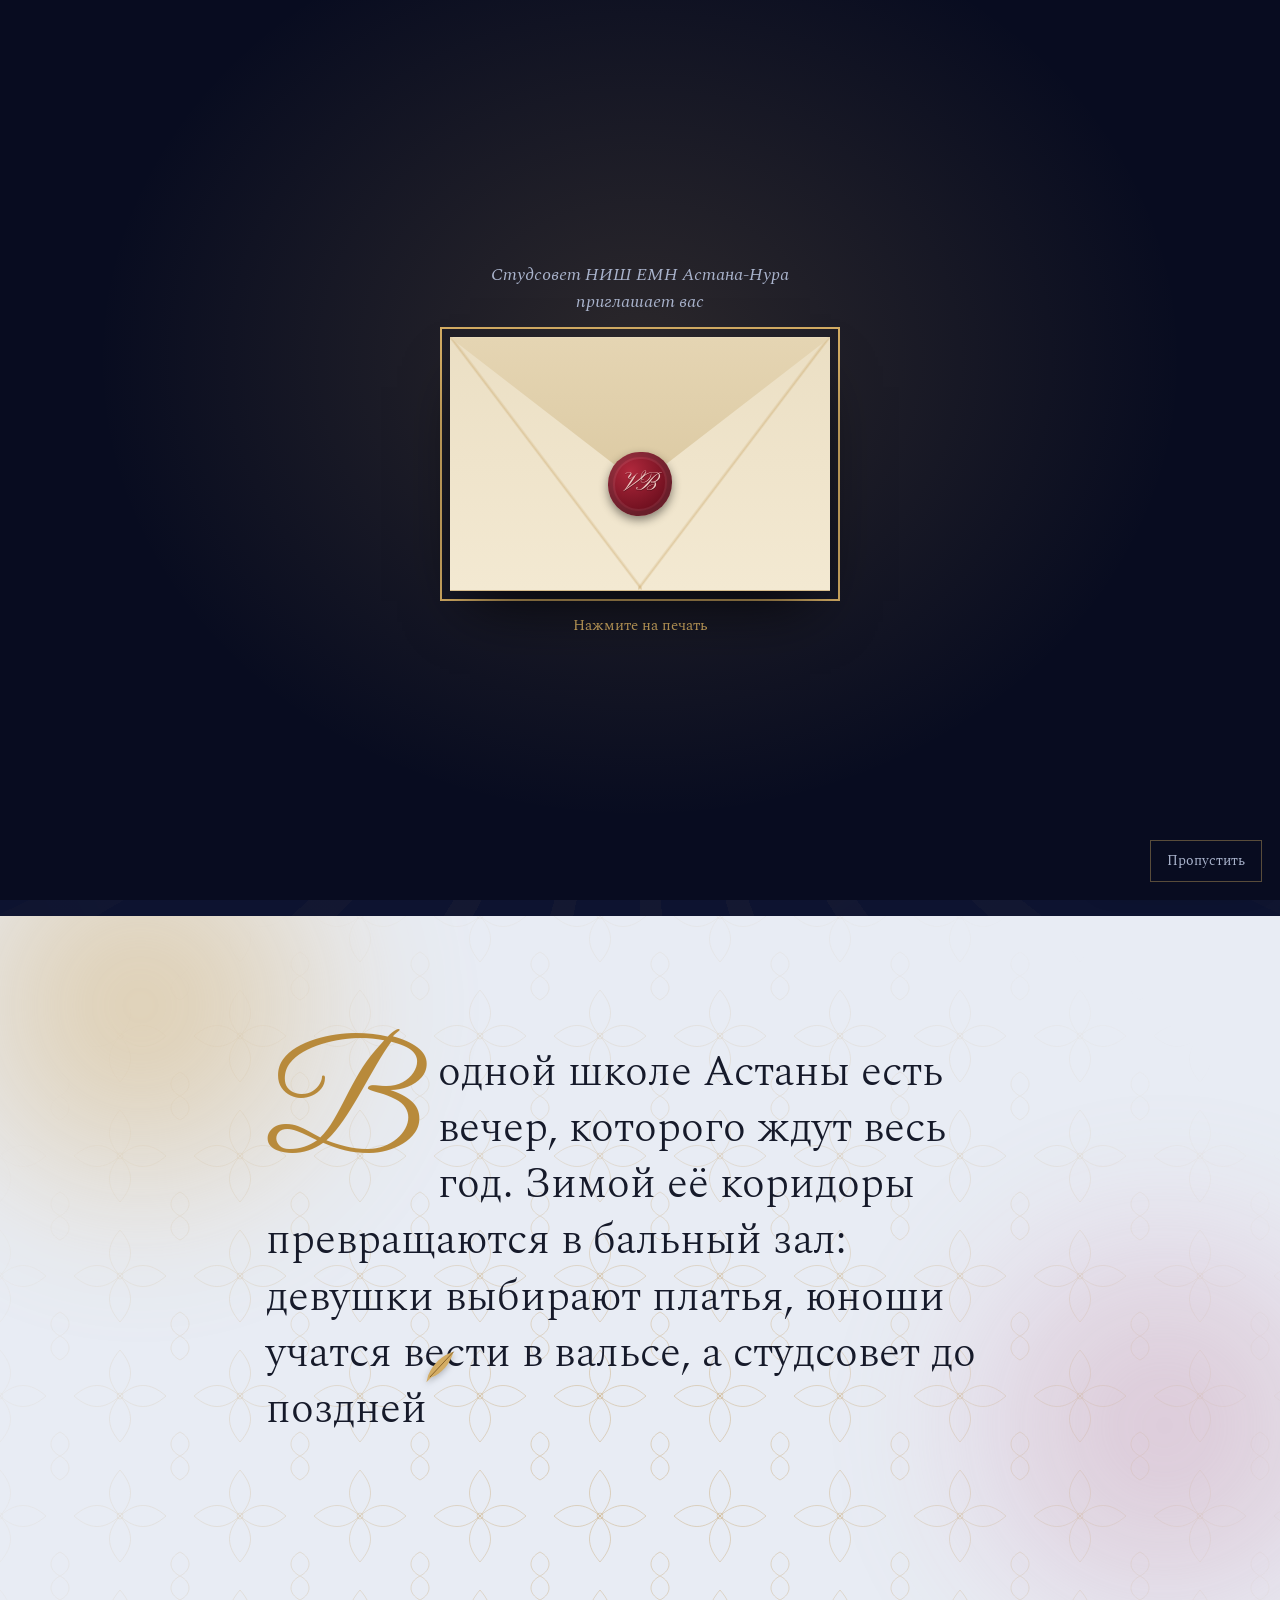
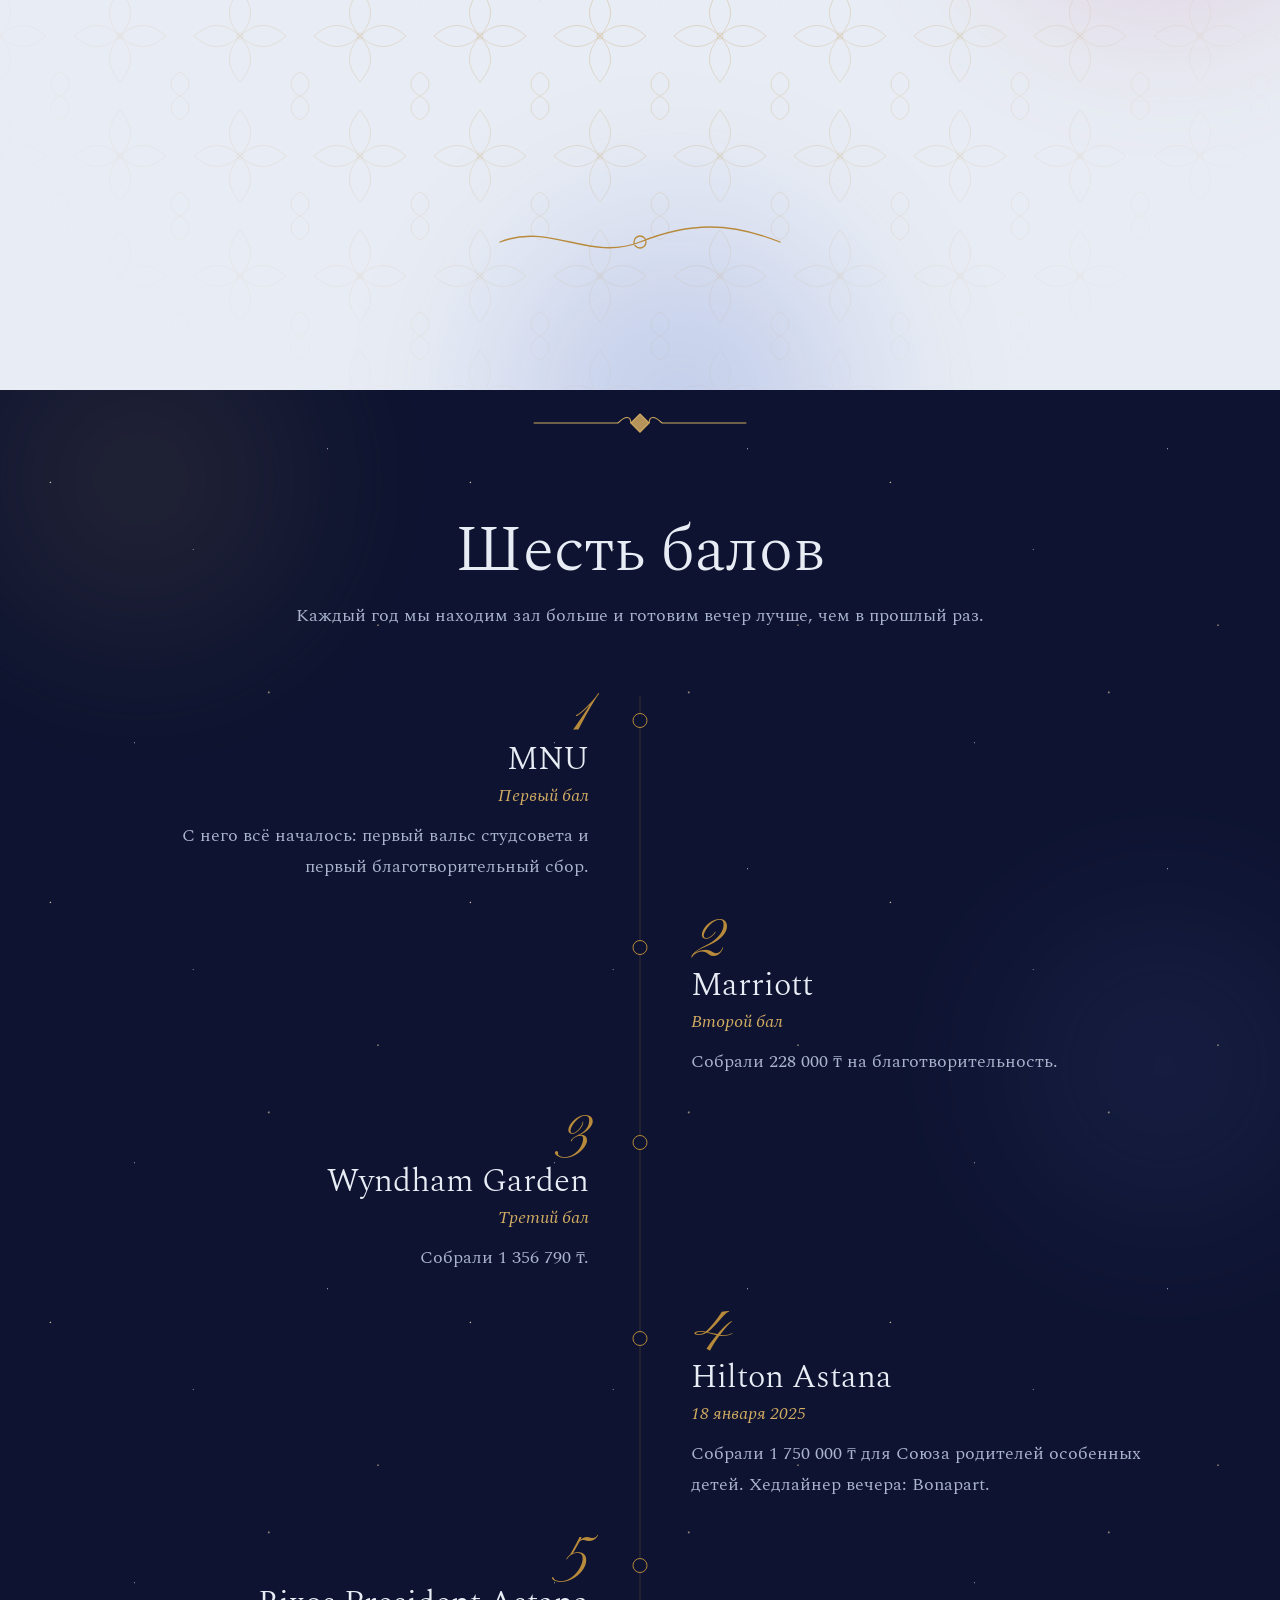
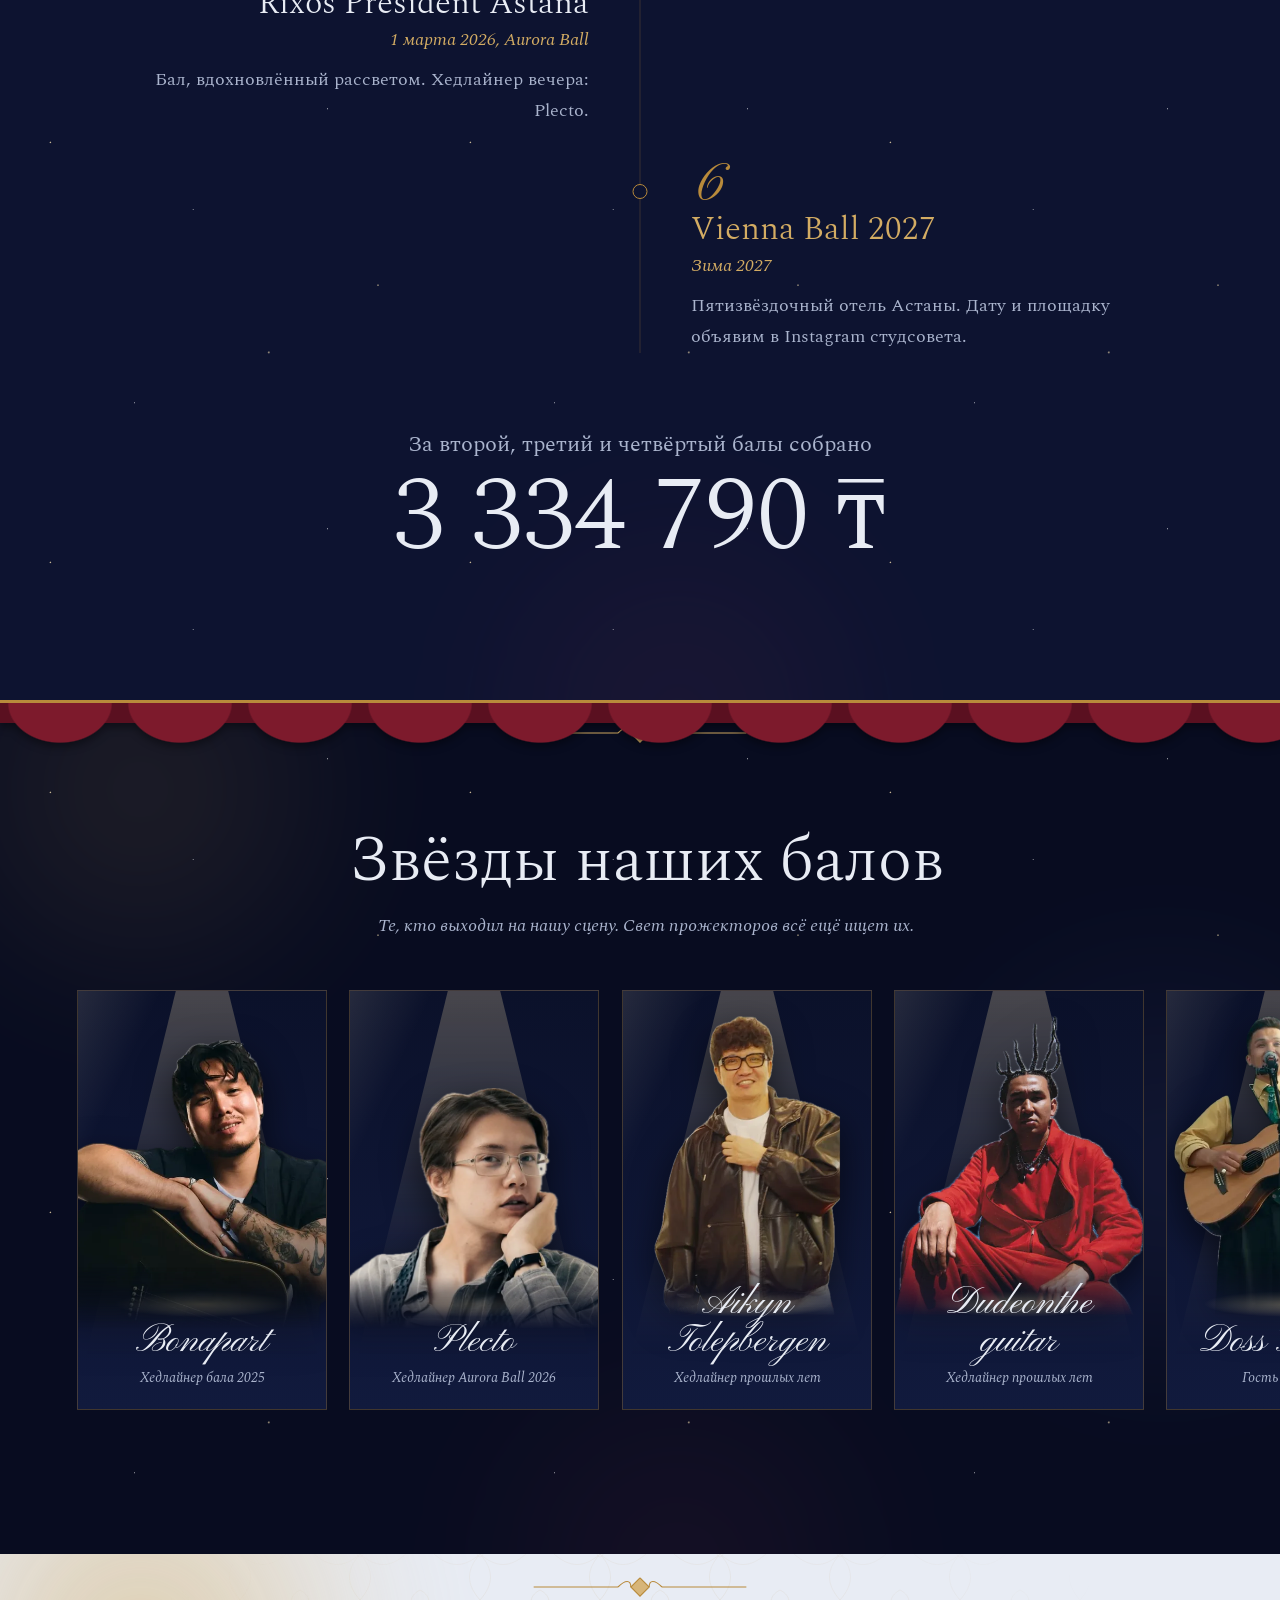
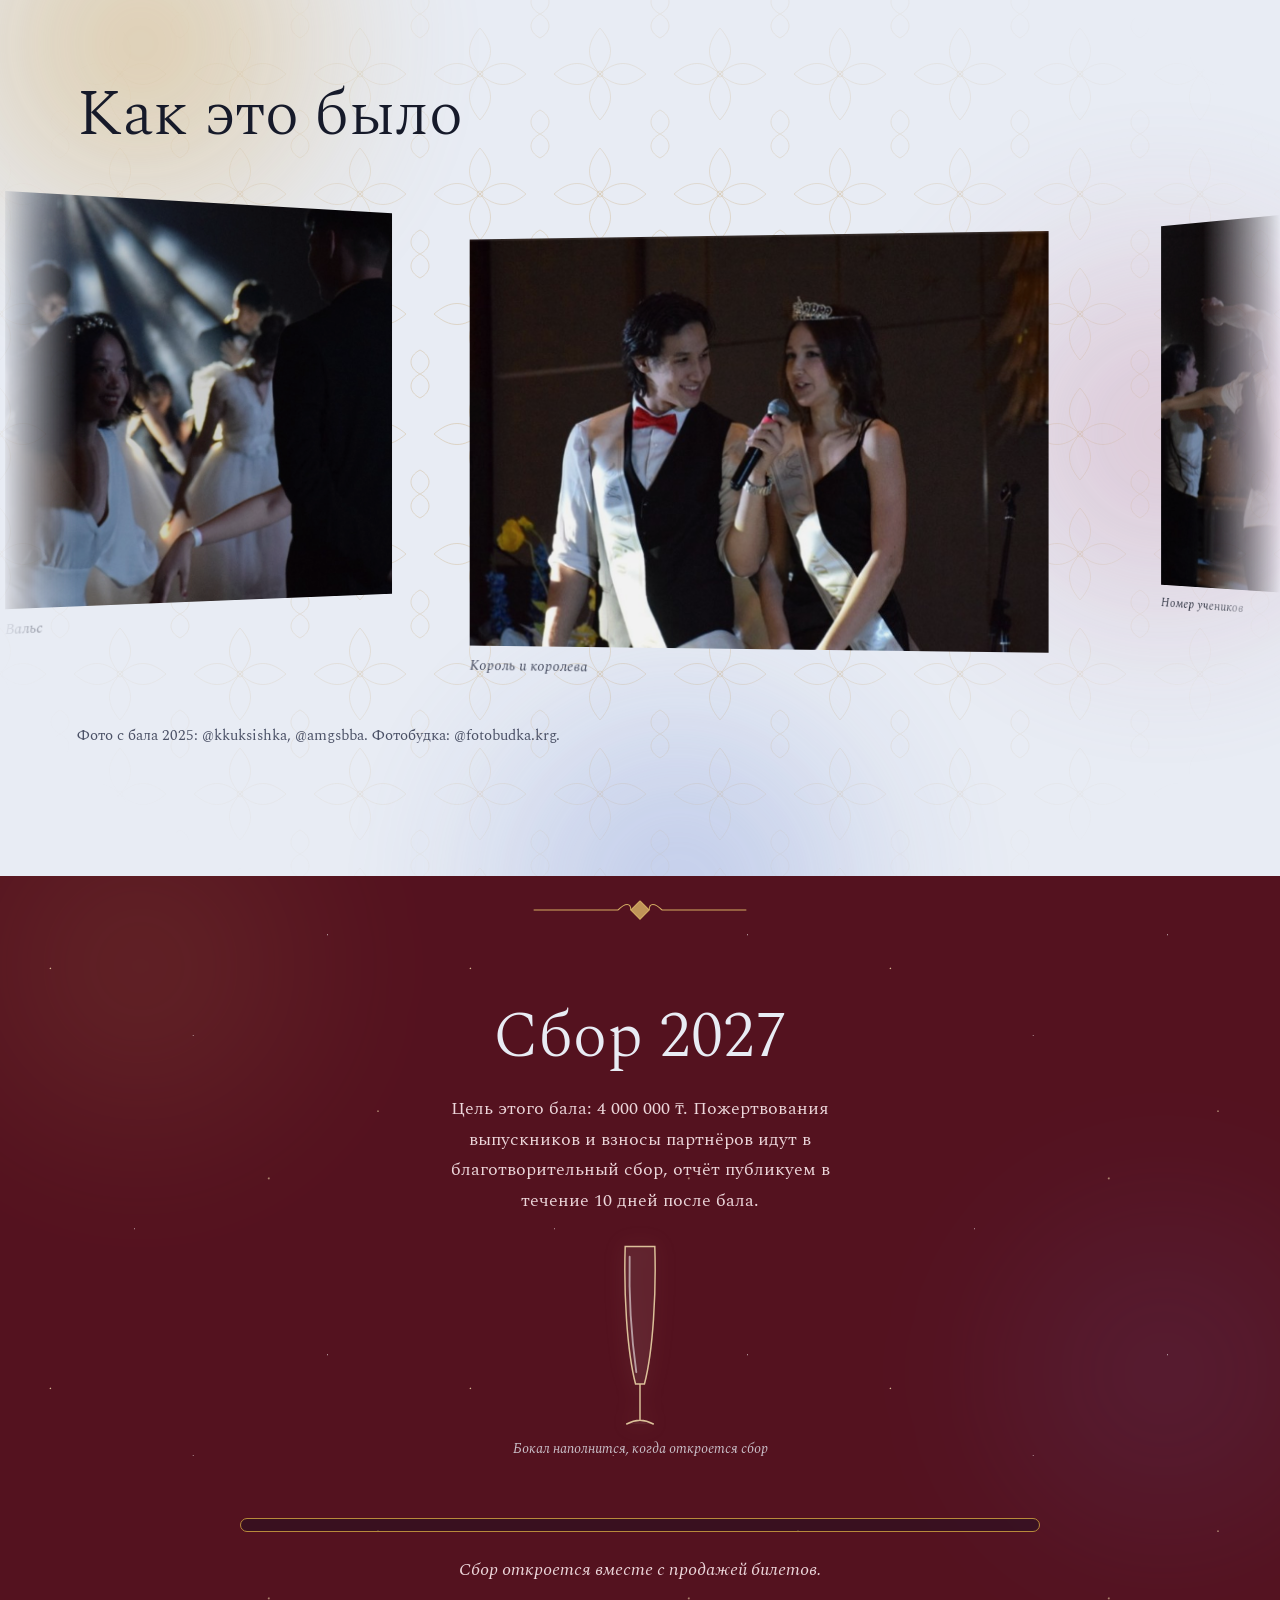
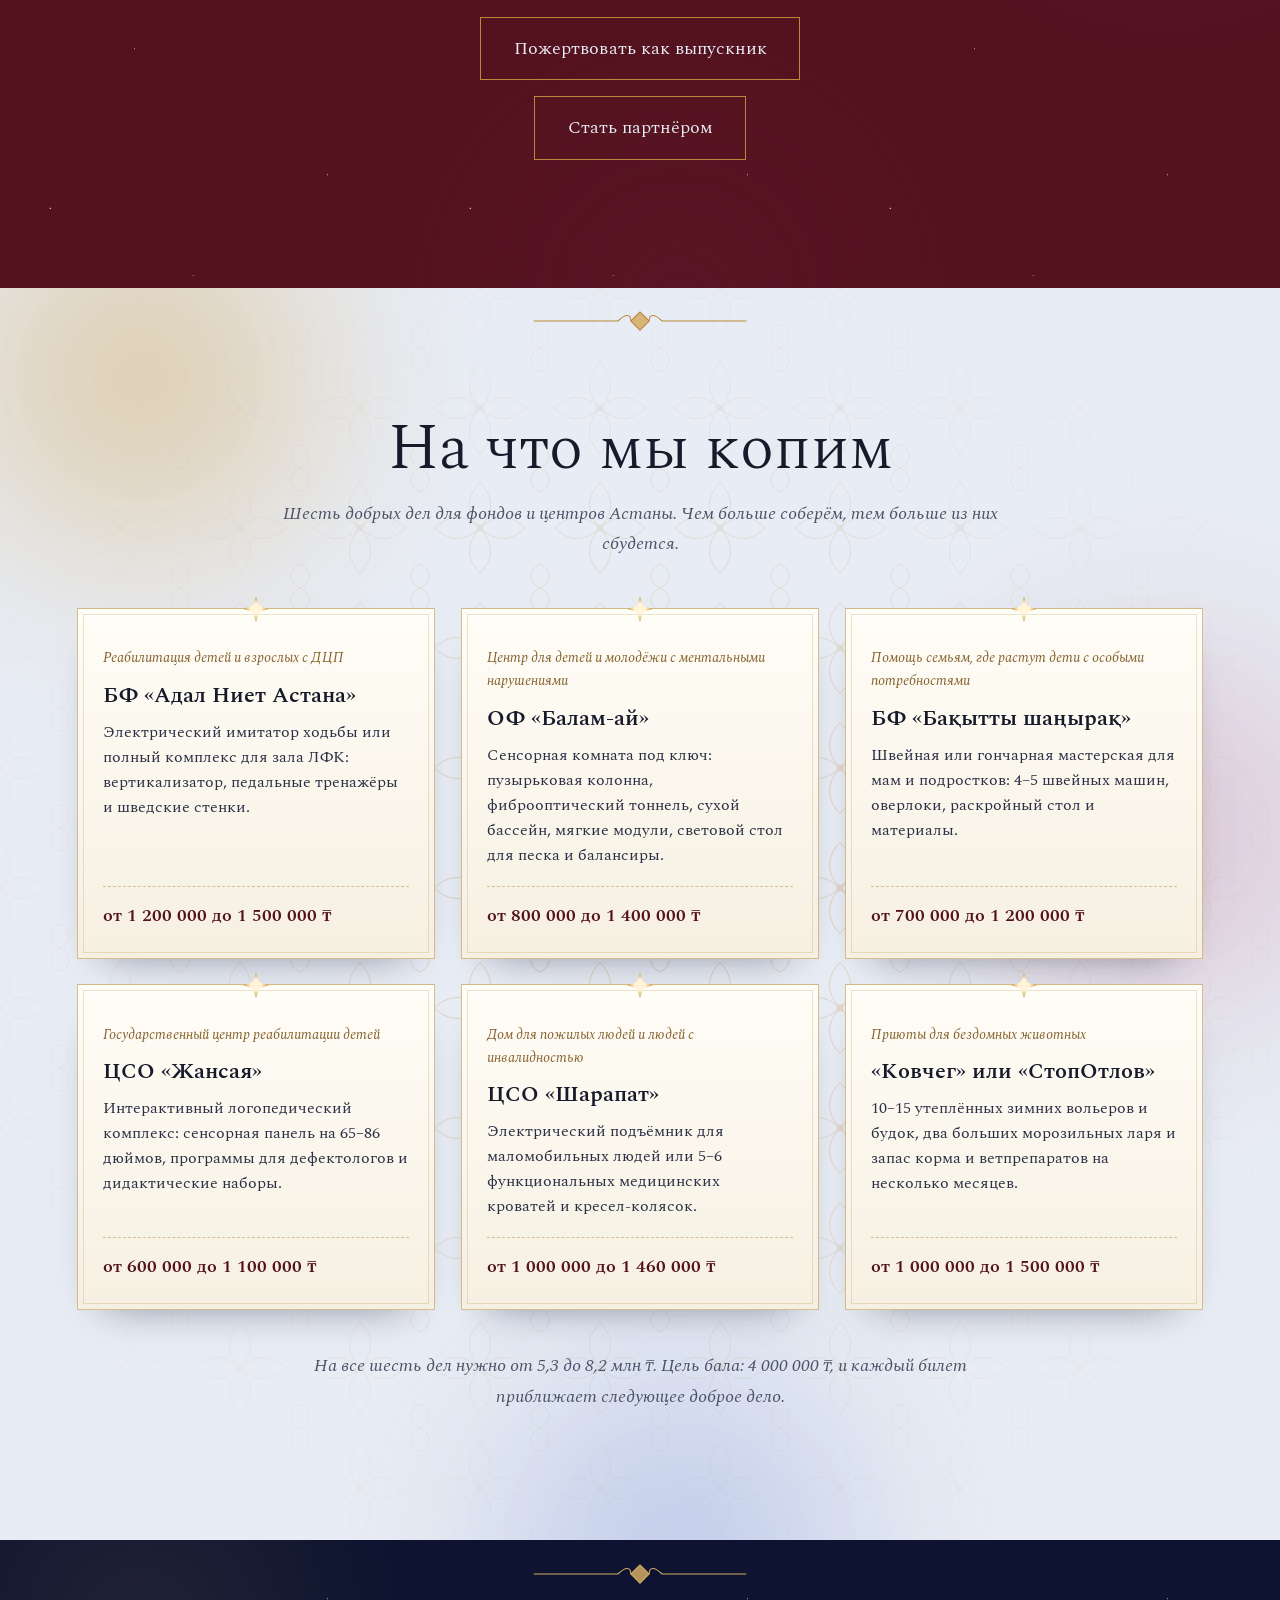
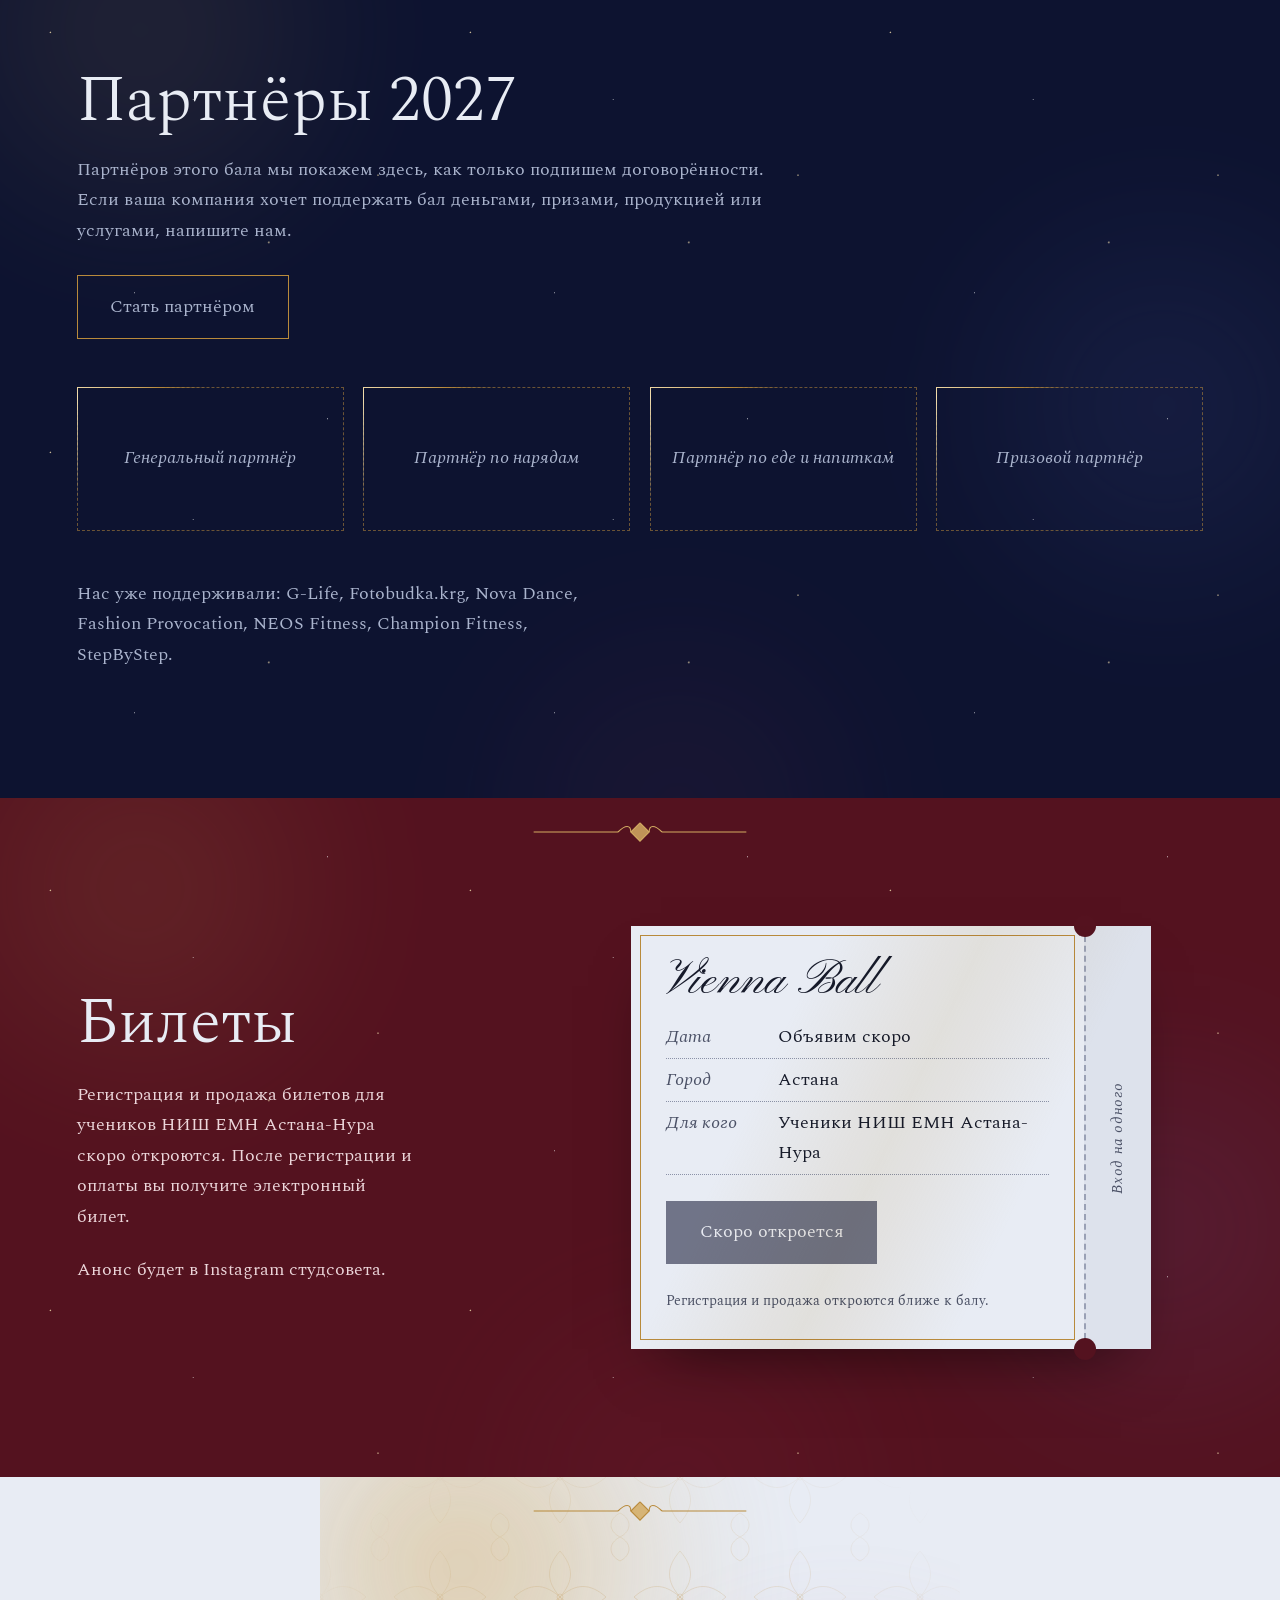
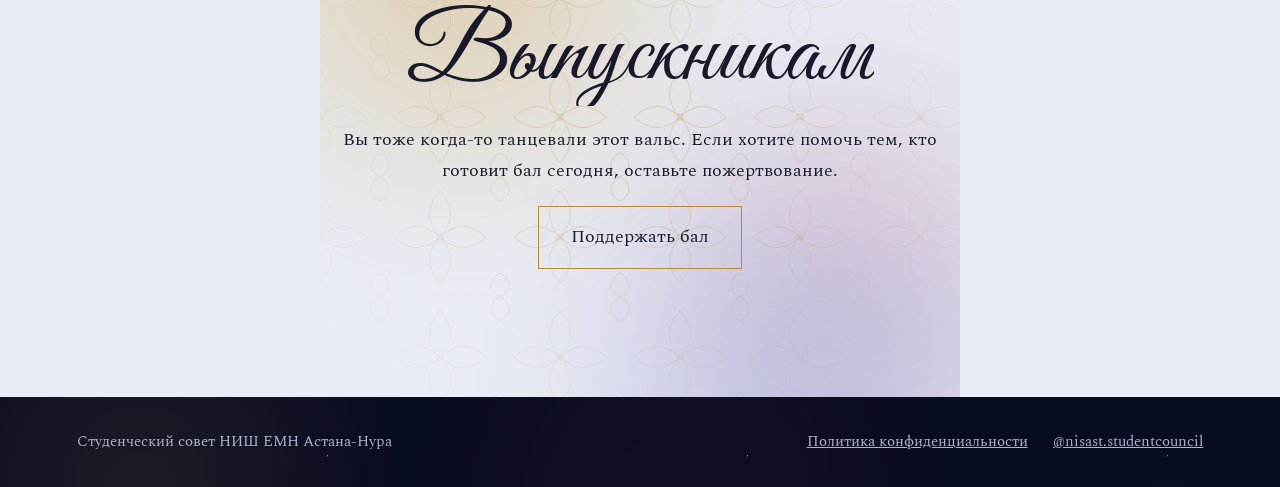
==== commit 42b76f21: "Первый экран двигается за мышкой и при прокрутке Co-Authored-By: Claude Opus 5.5 <noreply@anthropic." ====
--- a/index.html
+++ b/index.html
@@ -9,9 +9,9 @@
   <link rel="preconnect" href="https://fonts.googleapis.com">
   <link rel="preconnect" href="https://fonts.gstatic.com" crossorigin>
   <link href="https://fonts.googleapis.com/css2?family=Great+Vibes&family=Pinyon+Script&family=Spectral:ital,wght@0,300;0,400;0,600;1,300;1,400&display=swap" rel="stylesheet">
-  <link rel="stylesheet" href="main.css?v=10">
-  <link rel="stylesheet" href="magic.css?v=10">
-  <link rel="stylesheet" href="ball.css?v=10">
+  <link rel="stylesheet" href="main.css?v=11">
+  <link rel="stylesheet" href="magic.css?v=11">
+  <link rel="stylesheet" href="ball.css?v=11">
 </head>
 <body>
 
@@ -223,8 +223,8 @@
   <p class="foot-links"><a href="privacy.html">Политика конфиденциальности</a><a href="https://www.instagram.com/nisast.studentcouncil/" target="_blank" rel="noopener noreferrer">@nisast.studentcouncil</a></p>
 </footer>
 
-<script src="main.js?v=10"></script>
-<script src="magic.js?v=10"></script>
-<script src="ball.js?v=10"></script>
+<script src="main.js?v=11"></script>
+<script src="magic.js?v=11"></script>
+<script src="ball.js?v=11"></script>
 </body>
 </html>
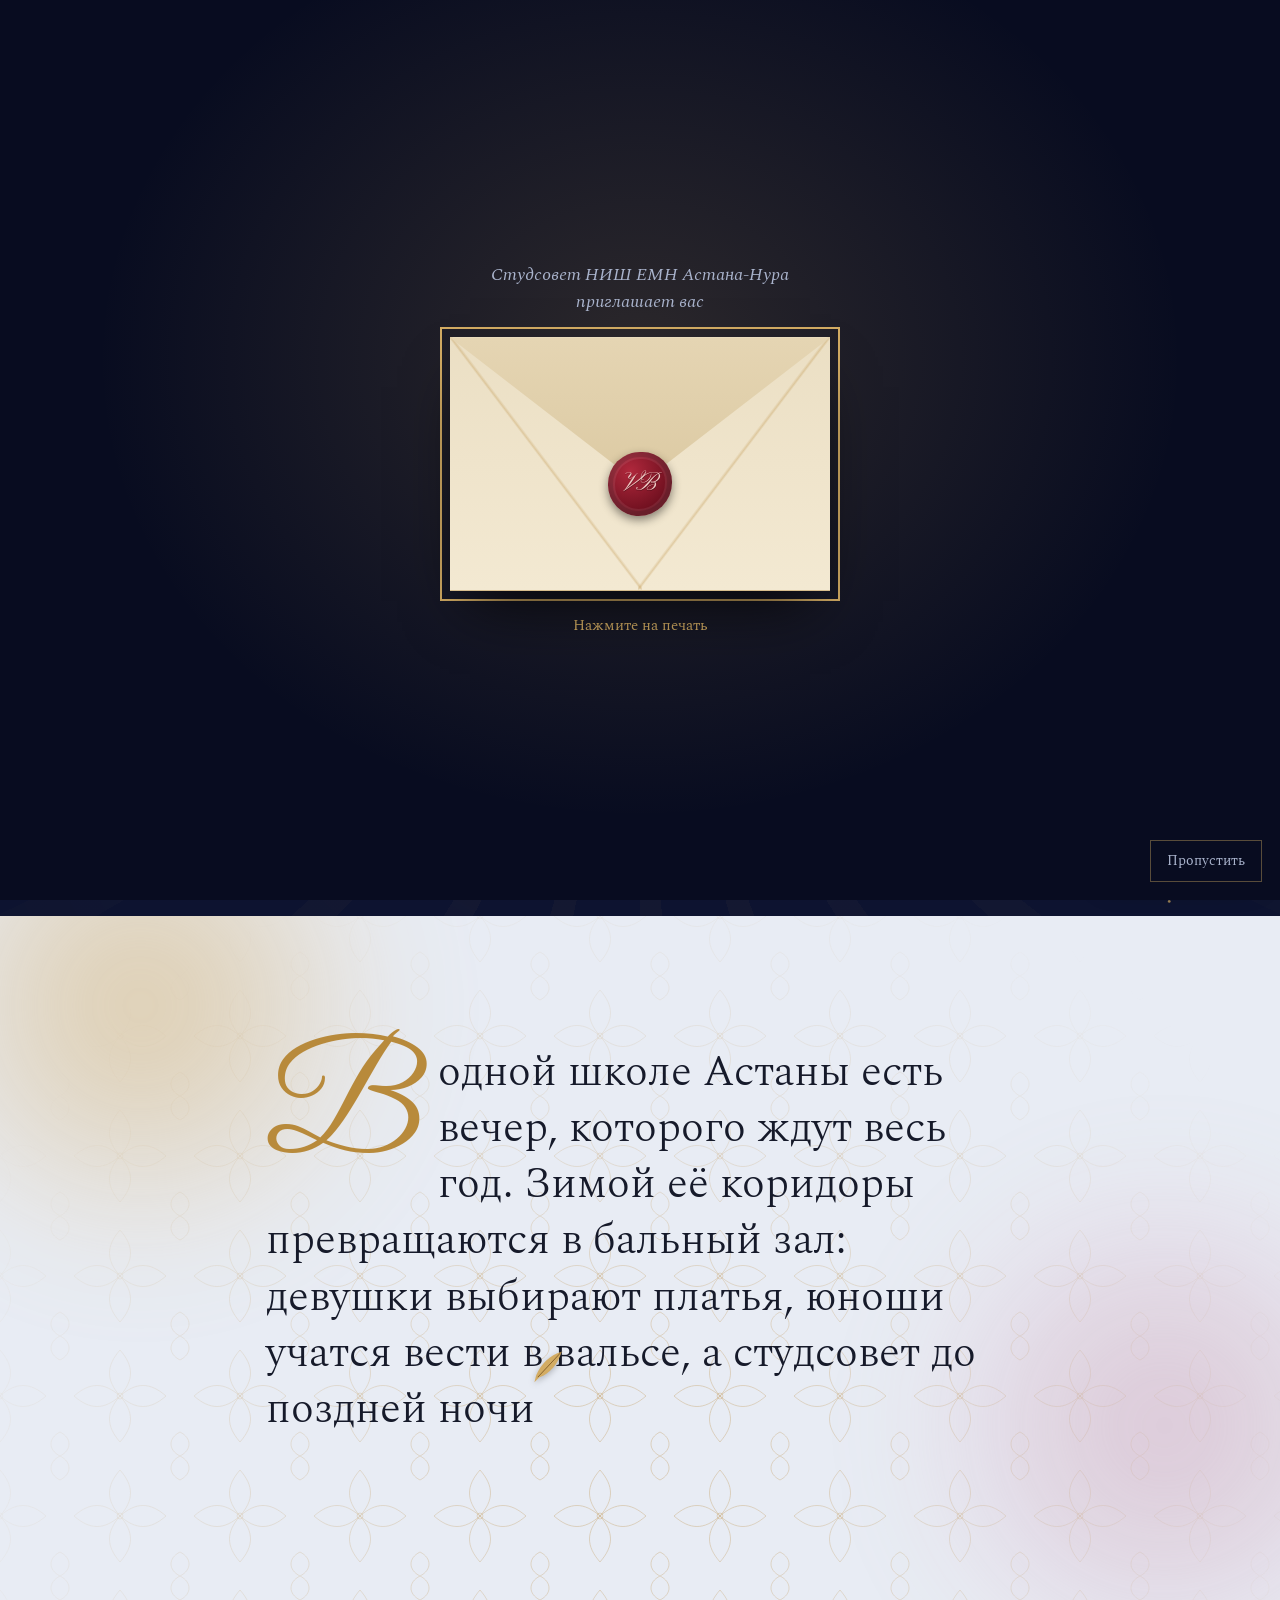
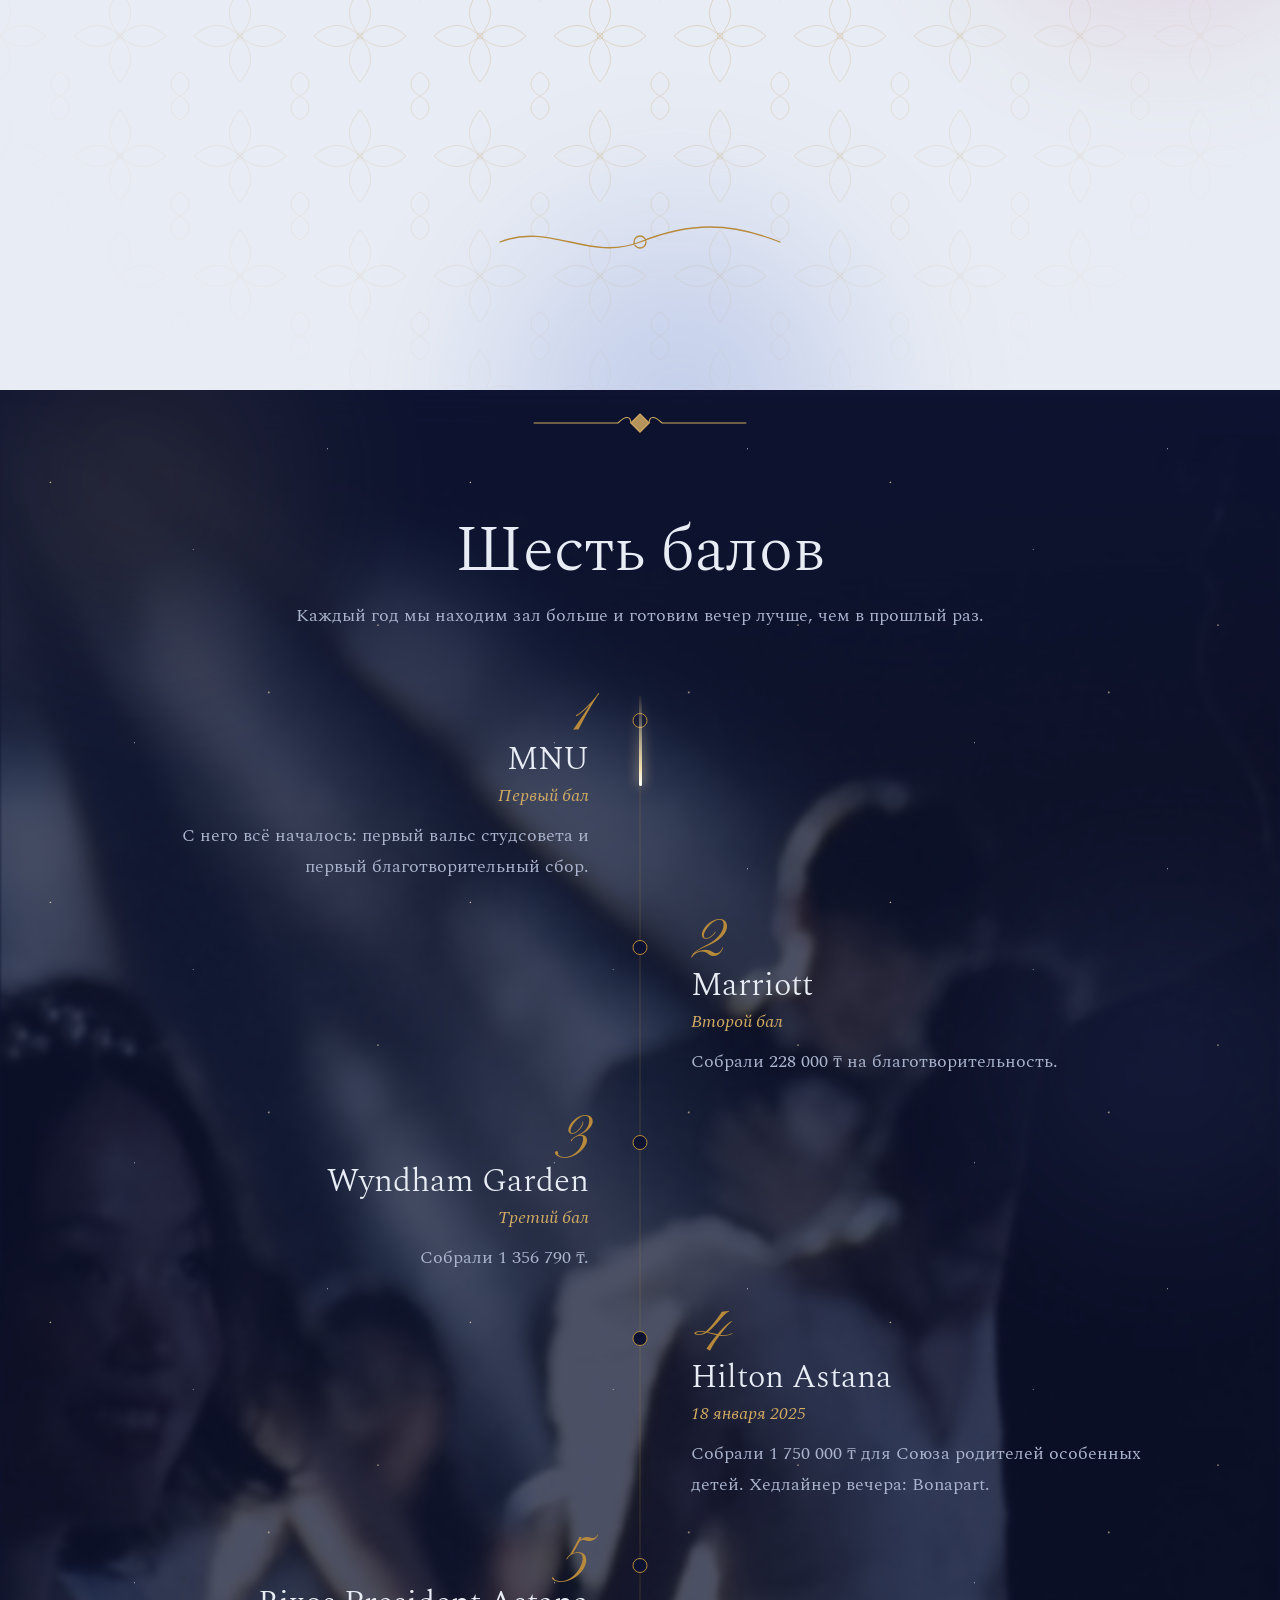
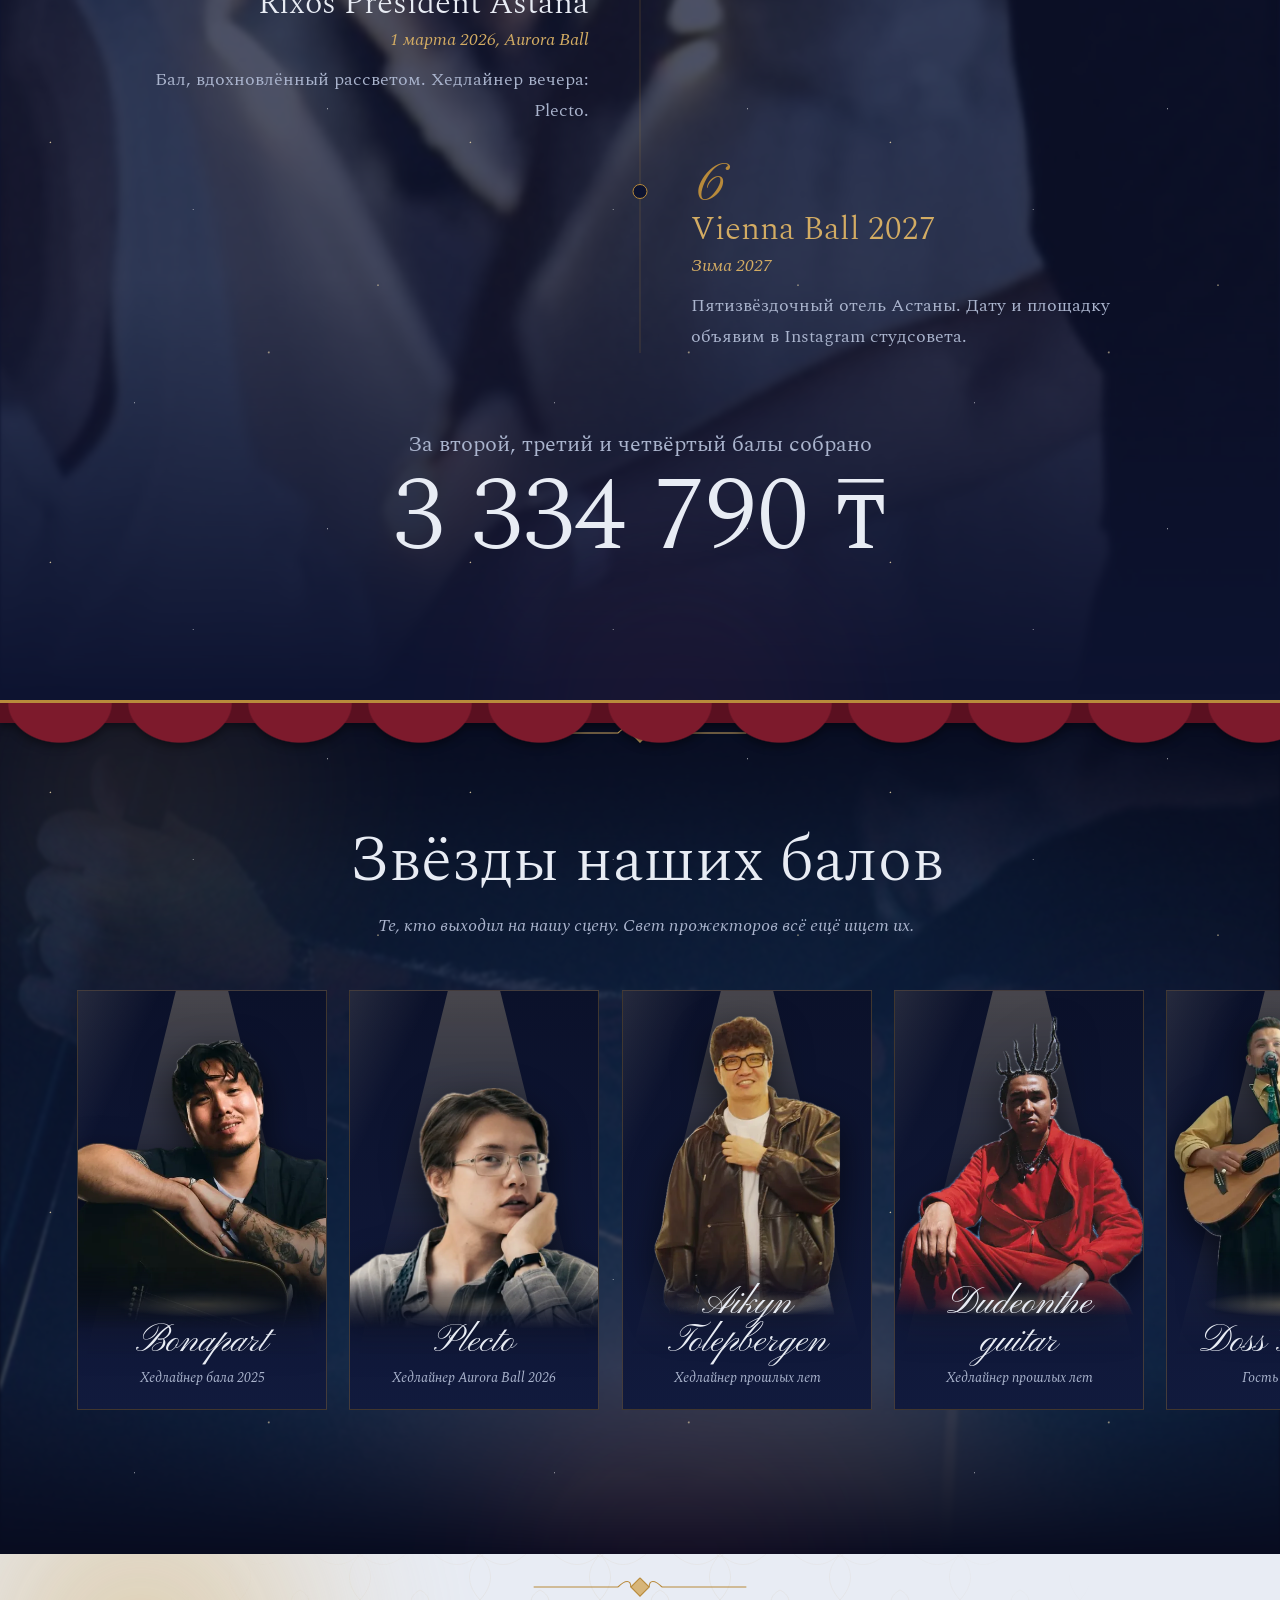
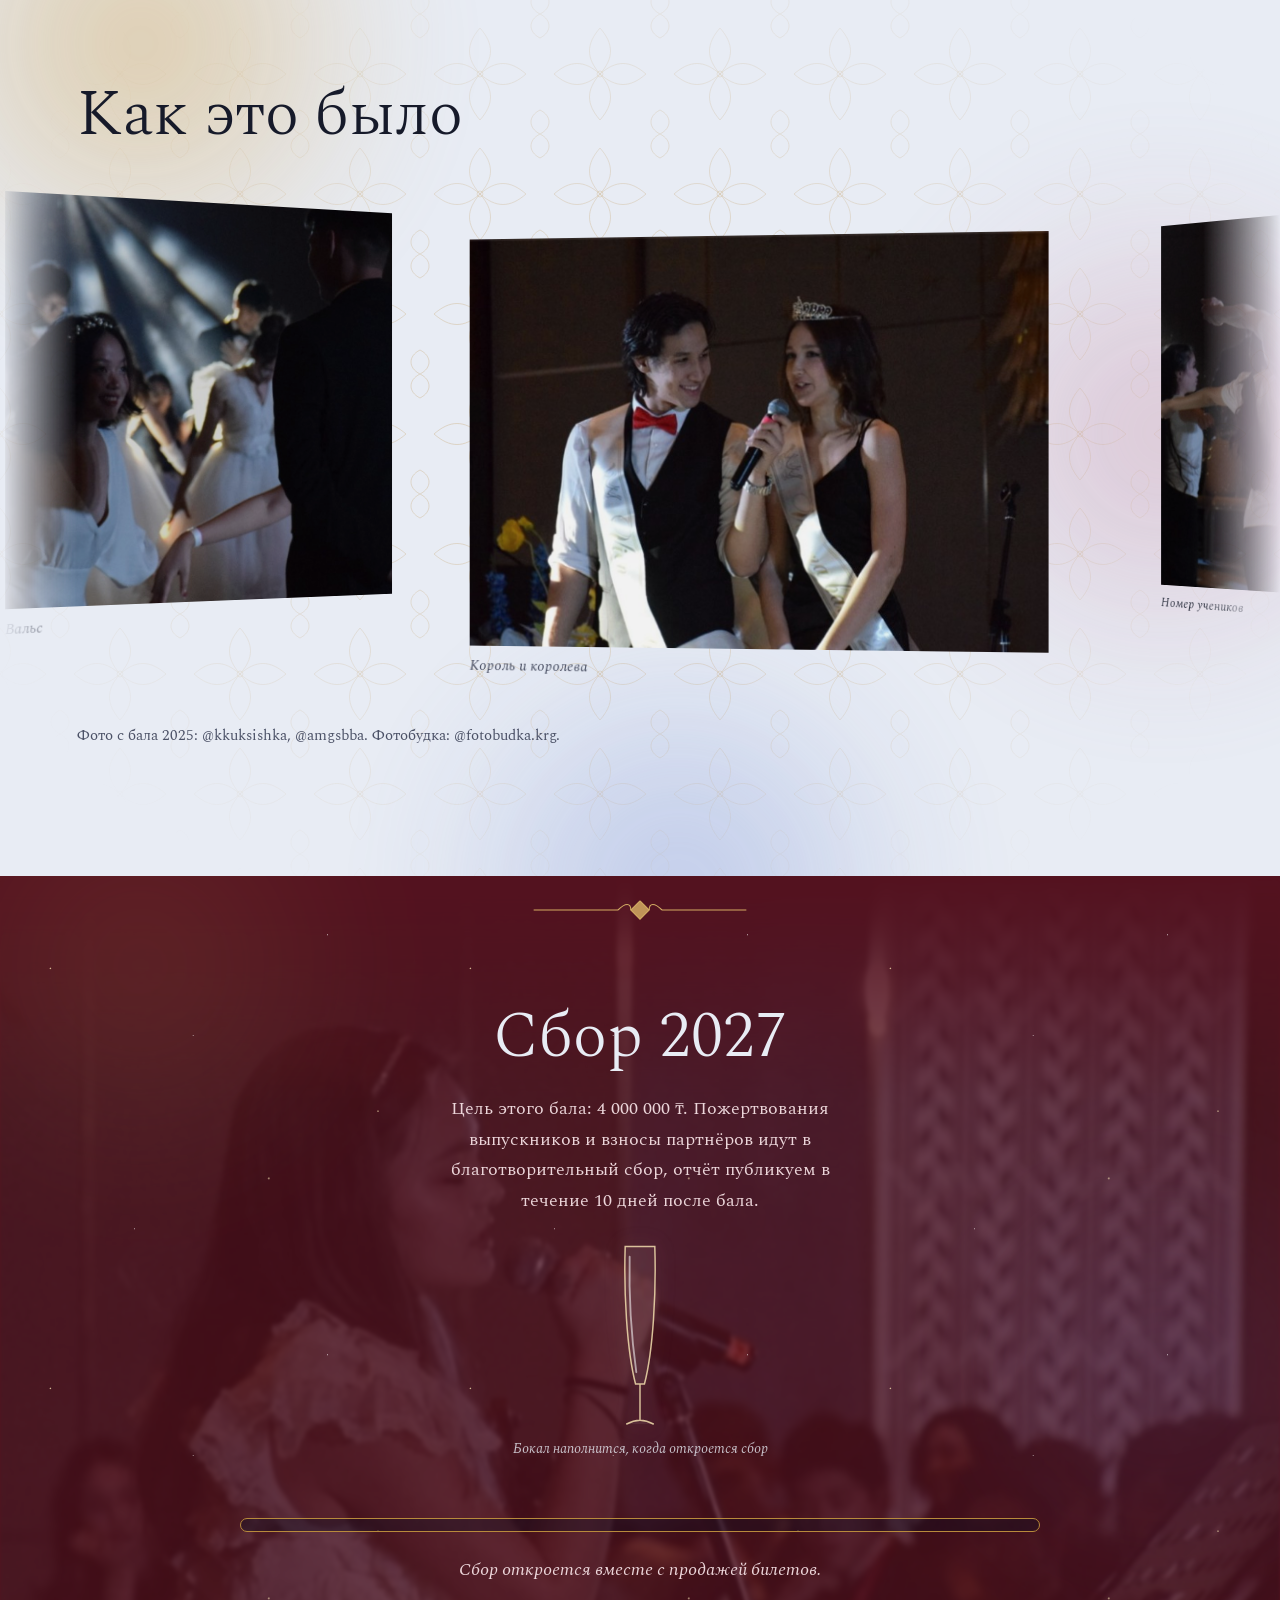
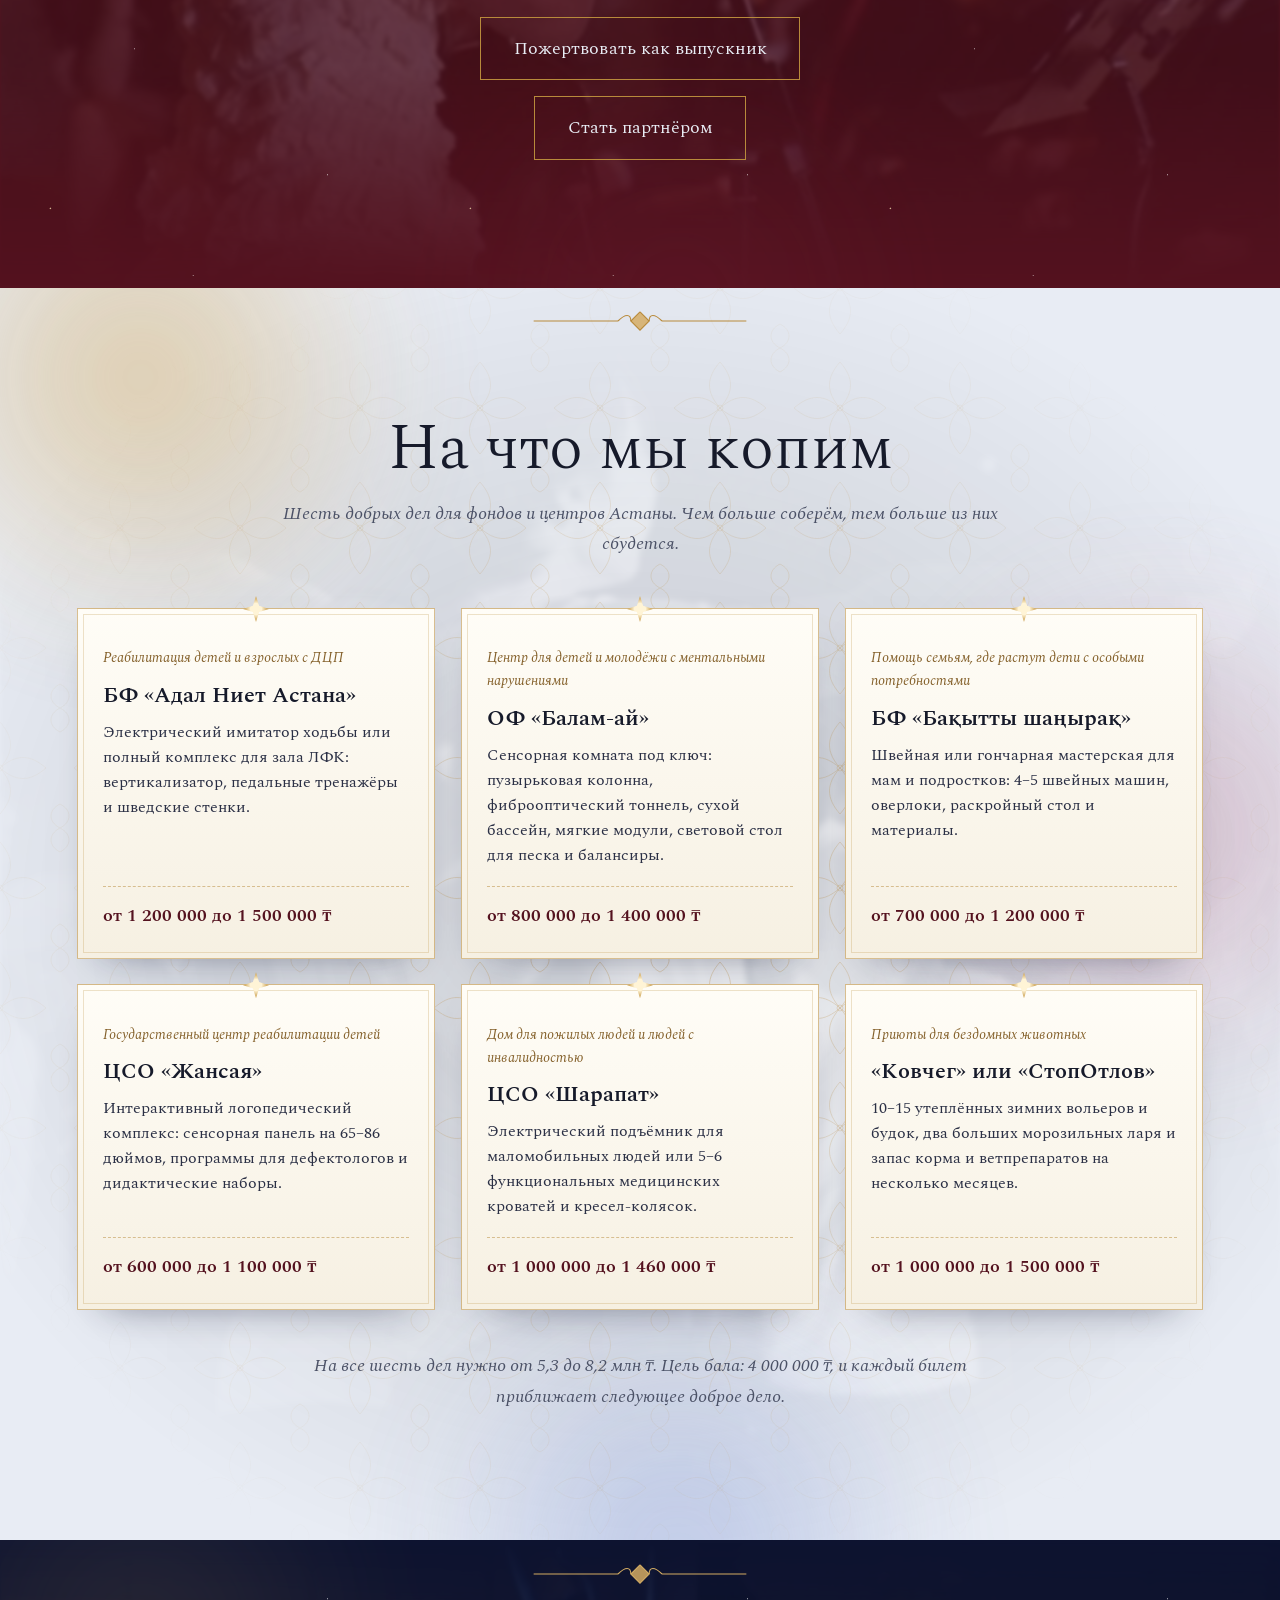
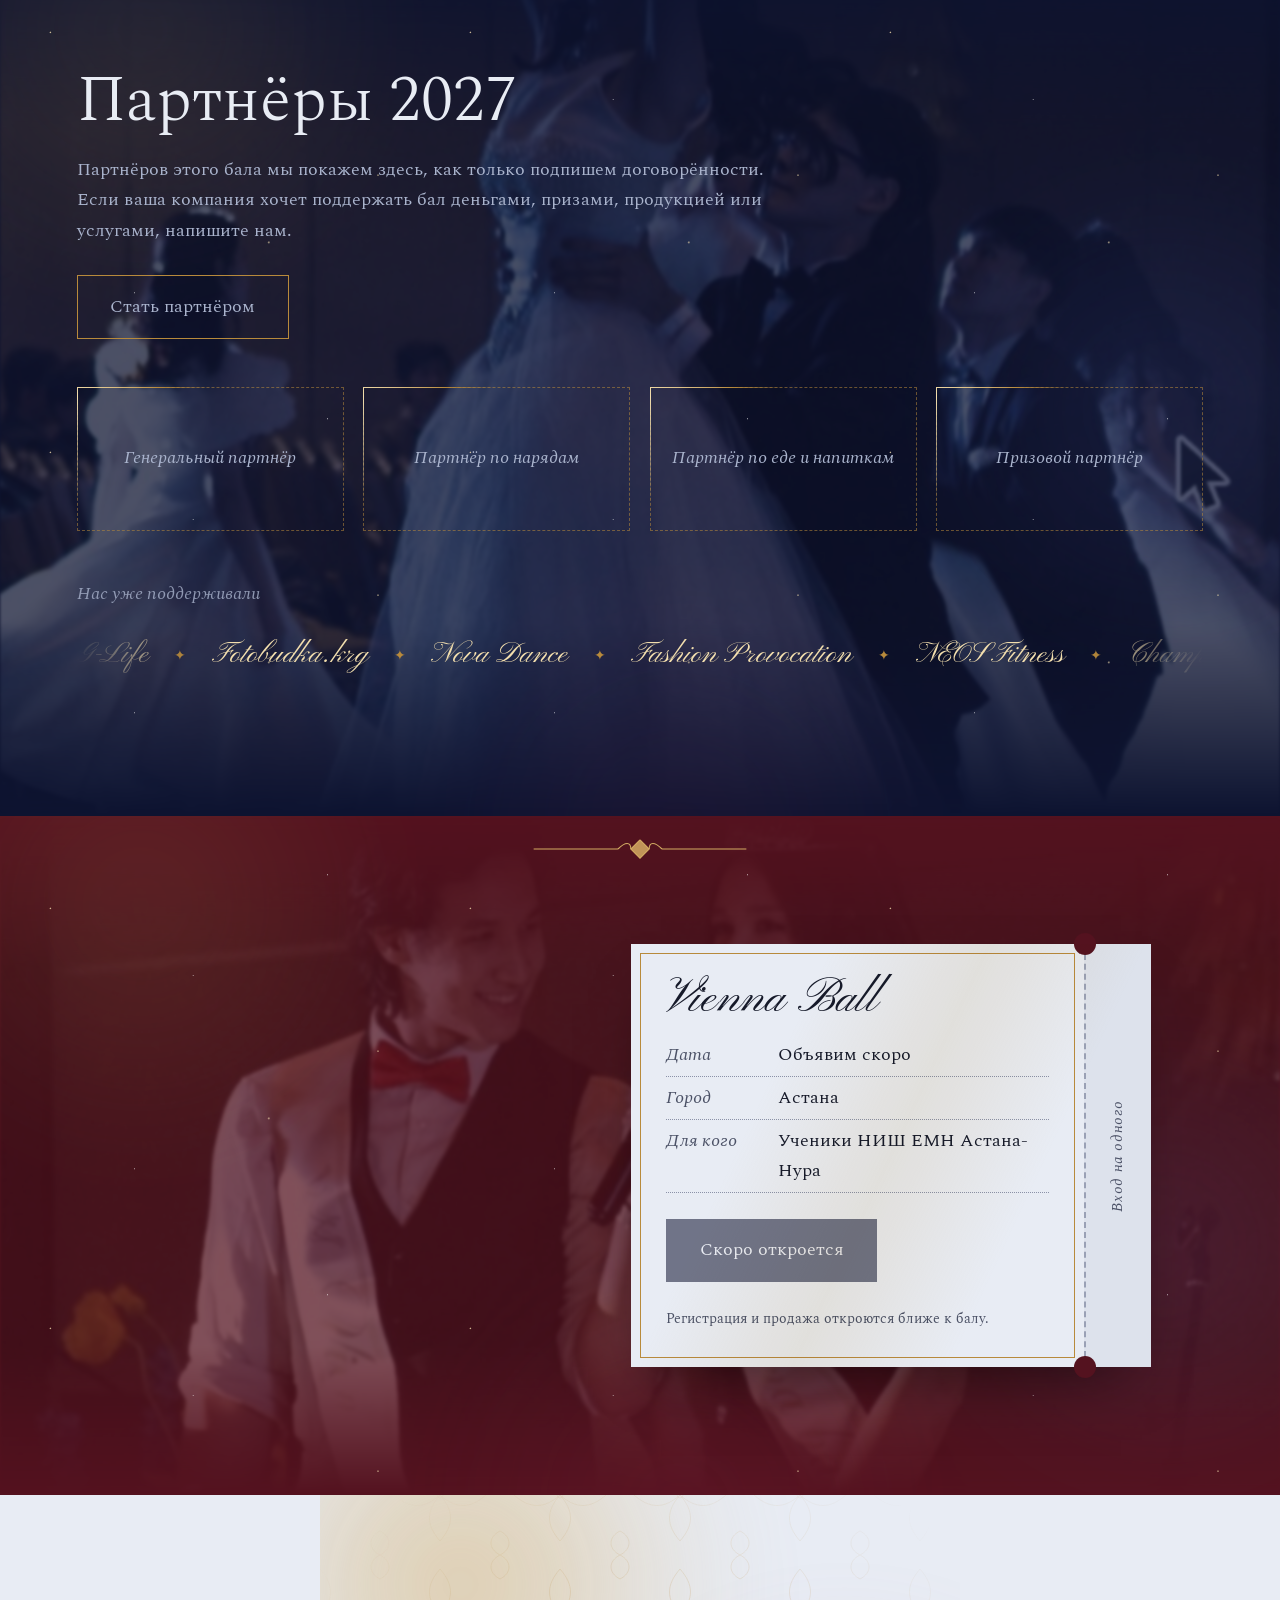
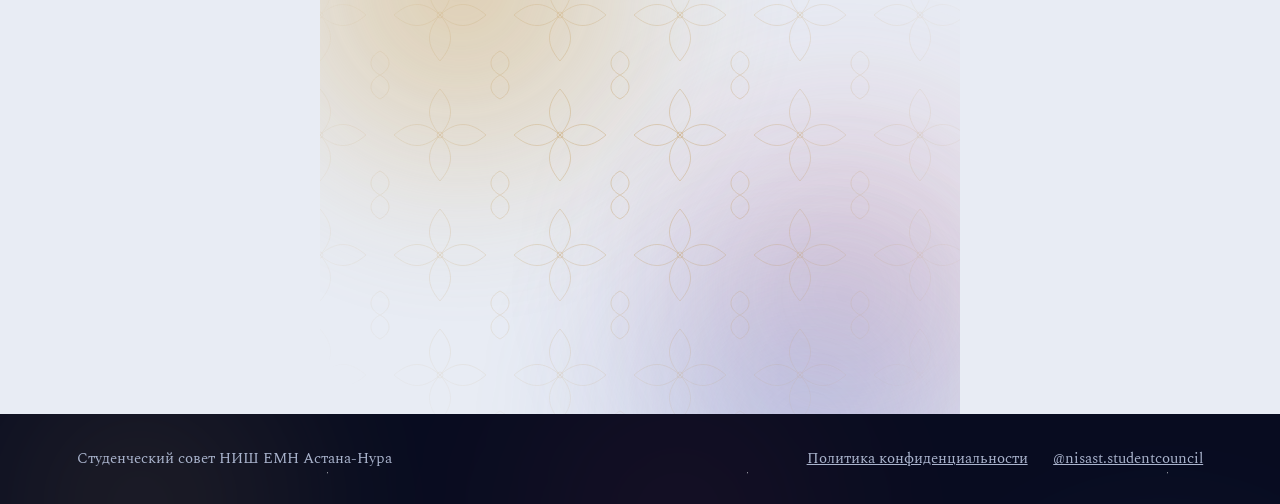
==== commit 839b75c1: "Фото бала в фоне разделов и новые анимации Co-Authored-By: Claude Opus 5.5 <noreply@anthropic.com>" ====
--- a/index.html
+++ b/index.html
@@ -9,9 +9,9 @@
   <link rel="preconnect" href="https://fonts.googleapis.com">
   <link rel="preconnect" href="https://fonts.gstatic.com" crossorigin>
   <link href="https://fonts.googleapis.com/css2?family=Great+Vibes&family=Pinyon+Script&family=Spectral:ital,wght@0,300;0,400;0,600;1,300;1,400&display=swap" rel="stylesheet">
-  <link rel="stylesheet" href="main.css?v=11">
-  <link rel="stylesheet" href="magic.css?v=11">
-  <link rel="stylesheet" href="ball.css?v=11">
+  <link rel="stylesheet" href="main.css?v=12">
+  <link rel="stylesheet" href="magic.css?v=12">
+  <link rel="stylesheet" href="ball.css?v=12">
 </head>
 <body>
 
@@ -223,8 +223,8 @@
   <p class="foot-links"><a href="privacy.html">Политика конфиденциальности</a><a href="https://www.instagram.com/nisast.studentcouncil/" target="_blank" rel="noopener noreferrer">@nisast.studentcouncil</a></p>
 </footer>
 
-<script src="main.js?v=11"></script>
-<script src="magic.js?v=11"></script>
-<script src="ball.js?v=11"></script>
+<script src="main.js?v=12"></script>
+<script src="magic.js?v=12"></script>
+<script src="ball.js?v=12"></script>
 </body>
 </html>
--- a/ball.css
+++ b/ball.css
@@ -407,3 +407,181 @@
   .wish { opacity: 1; transform: none; transition: none; }
   .wish::before { animation: none; }
 }
+
+/* ================= фото в фоне разделов ================= */
+.has-bgphoto { position: relative; isolation: isolate; overflow: hidden; }
+.has-bgphoto > .bgphoto {
+  position: absolute !important;
+  inset: 0;
+  z-index: -2 !important;
+  overflow: hidden;
+  pointer-events: none;
+  opacity: 0;
+  transition: opacity 2.2s ease;
+  -webkit-mask-image: linear-gradient(180deg, transparent, #000 22%, #000 78%, transparent);
+  mask-image: linear-gradient(180deg, transparent, #000 22%, #000 78%, transparent);
+}
+.bgphoto img {
+  position: absolute;
+  inset: -90px 0;
+  width: 100%;
+  height: calc(100% + 180px);
+  max-width: none;
+  object-fit: cover;
+  object-position: 50% 30%;
+  filter: blur(1.5px) saturate(0.7);
+  animation: kenburns 38s ease-in-out infinite alternate;
+}
+.bg-dark.in { opacity: 0.26; }
+.bg-dark img { mix-blend-mode: luminosity; }
+.bg-light.in { opacity: 0.12; }
+.bg-light img { filter: blur(2px) grayscale(1) sepia(0.5); }
+@keyframes kenburns { from { transform: scale(1.06) translateX(-1.5%); } to { transform: scale(1.18) translateX(1.5%); } }
+
+/* ================= комета на линии истории ================= */
+.comet {
+  position: absolute;
+  left: 50%;
+  top: 0;
+  width: 3px;
+  height: 90px;
+  margin-left: -1px;
+  pointer-events: none;
+  background: linear-gradient(180deg, transparent, #f3dfae 80%, #fff);
+  border-radius: 2px;
+  filter: drop-shadow(0 0 6px #f3dfae);
+  animation: comet 5.5s cubic-bezier(0.5, 0, 0.5, 1) infinite;
+}
+@keyframes comet { 0% { top: -90px; opacity: 0; } 10% { opacity: 1; } 90% { opacity: 1; } 100% { top: 100%; opacity: 0; } }
+@media (max-width: 900px) { .comet { left: 6px; } }
+
+/* ================= вспышки камер у сцены ================= */
+.flash {
+  position: absolute;
+  z-index: 3;
+  width: 140px;
+  height: 140px;
+  margin: -70px 0 0 -70px;
+  pointer-events: none;
+  border-radius: 50%;
+  background: radial-gradient(circle, rgba(255, 255, 255, 0.9) 0 4%, rgba(255, 250, 235, 0.35) 12%, transparent 60%);
+  animation: flash 0.65s ease-out both;
+}
+.flash::before, .flash::after {
+  content: "";
+  position: absolute;
+  left: 50%;
+  top: 50%;
+  width: 120px;
+  height: 2px;
+  margin: -1px 0 0 -60px;
+  background: linear-gradient(90deg, transparent, rgba(255, 255, 255, 0.85), transparent);
+}
+.flash::after { transform: rotate(90deg); }
+@keyframes flash { 0% { transform: scale(0.2); opacity: 0; } 15% { transform: scale(1); opacity: 1; } 100% { transform: scale(1.3); opacity: 0; } }
+
+/* ================= бегущая строка партнёров ================= */
+.sr-only { position: absolute; width: 1px; height: 1px; overflow: hidden; clip: rect(0 0 0 0); white-space: nowrap; }
+.past.marquee { display: grid; gap: 0.9rem; max-width: none; overflow: hidden; }
+.past-label { font-style: italic; opacity: 0.8; }
+.marq {
+  display: block;
+  overflow: hidden;
+  -webkit-mask-image: linear-gradient(90deg, transparent, #000 10%, #000 90%, transparent);
+  mask-image: linear-gradient(90deg, transparent, #000 10%, #000 90%, transparent);
+}
+.marq-track { display: inline-flex; align-items: center; gap: 1.6rem; white-space: nowrap; animation: marq 26s linear infinite; padding: 0.4rem 0; }
+.marq-track span { font-family: "Pinyon Script", "Great Vibes", cursive; font-size: 1.9rem; color: #f3dfae; }
+.marq-track b { color: #b88a3b; font-weight: 400; font-size: 0.9rem; }
+.marq:hover .marq-track { animation-play-state: paused; }
+@keyframes marq { to { transform: translateX(-50%); } }
+
+/* ================= печать на билете ================= */
+.t-main { position: relative; }
+.stamp {
+  position: absolute;
+  right: 8%;
+  top: 14%;
+  z-index: 3;
+  display: grid;
+  place-items: center;
+  width: 96px;
+  height: 96px;
+  border: 3px double rgba(140, 28, 46, 0.75);
+  border-radius: 50%;
+  color: rgba(140, 28, 46, 0.8);
+  text-align: center;
+  pointer-events: none;
+  opacity: 0;
+  transform: scale(2.6) rotate(-40deg);
+  mix-blend-mode: multiply;
+}
+.stamp b { font-size: 1.15rem; letter-spacing: 0.04em; line-height: 1; }
+.stamp i { font-family: "Pinyon Script", cursive; font-style: normal; font-size: 0.95rem; margin-top: -1.6rem; }
+.stamp.down { animation: stamp 0.55s cubic-bezier(0.5, 0, 0.6, 1.6) both; }
+@keyframes stamp { 0% { opacity: 0; transform: scale(2.6) rotate(-40deg); } 70% { opacity: 0.95; transform: scale(0.92) rotate(-14deg); } 100% { opacity: 0.85; transform: scale(1) rotate(-14deg); } }
+
+/* ================= небесные фонарики ================= */
+.has-aura > .lanterns { position: absolute !important; inset: 0; z-index: -1 !important; pointer-events: none; overflow: hidden; }
+.lanterns i {
+  --s: 1;
+  position: absolute;
+  bottom: -60px;
+  width: calc(16px * var(--s));
+  height: calc(22px * var(--s));
+  border-radius: 40% 40% 30% 30%;
+  background: radial-gradient(ellipse at 50% 70%, #fff1c4, #f0a94b 55%, #b8551f);
+  box-shadow: 0 0 calc(18px * var(--s)) rgba(255, 190, 100, 0.7);
+  opacity: 0;
+  animation-name: lantern;
+  animation-timing-function: linear;
+  animation-iteration-count: infinite;
+}
+@keyframes lantern {
+  0% { transform: translate(0, 0) rotate(-3deg); opacity: 0; }
+  10% { opacity: 0.85; }
+  50% { transform: translate(24px, -55vh) rotate(4deg); }
+  90% { opacity: 0.7; }
+  100% { transform: translate(-10px, -115vh) rotate(-2deg); opacity: 0; }
+}
+.aura-light > .lanterns i { box-shadow: 0 0 calc(14px * var(--s)) rgba(240, 150, 60, 0.6); }
+
+/* ================= программа: золотая нить по пунктам ================= */
+.dance-card { position: relative; }
+.nib {
+  position: absolute;
+  left: 0;
+  top: 0;
+  width: 3px;
+  height: 18%;
+  background: linear-gradient(180deg, transparent, #d3ac63, transparent);
+  filter: drop-shadow(0 0 5px #f3dfae);
+  animation: nib 6s ease-in-out infinite;
+  pointer-events: none;
+}
+@keyframes nib { 0% { top: 0; } 50% { top: 82%; } 100% { top: 0; } }
+
+/* ================= блик по фото ================= */
+.glossy { position: relative; overflow: hidden; }
+.glossy::after {
+  content: "";
+  position: absolute;
+  inset: 0;
+  pointer-events: none;
+  background: linear-gradient(110deg, transparent 35%, rgba(255, 248, 225, 0.35) 50%, transparent 65%);
+  transform: translateX(-120%);
+  animation: gloss 7s ease-in-out infinite;
+}
+.track .glossy:nth-child(3n)::after, .collage .glossy:nth-child(3n)::after { animation-delay: 2.3s; }
+.track .glossy:nth-child(3n+1)::after, .collage .glossy:nth-child(3n+1)::after { animation-delay: 4.6s; }
+@keyframes gloss { 0%, 75% { transform: translateX(-120%); } 95%, 100% { transform: translateX(120%); } }
+
+@media (prefers-reduced-motion: reduce) {
+  .bgphoto img, .marq-track, .glossy::after, .nib, .comet { animation: none; }
+  .bgphoto { transition: none; }
+  .stamp { opacity: 0.85; transform: rotate(-14deg); }
+}
+.has-bgphoto > .bgphoto.bg-light {
+  -webkit-mask-image: radial-gradient(ellipse 60% 55% at 50% 50%, #000 30%, transparent 100%);
+  mask-image: radial-gradient(ellipse 60% 55% at 50% 50%, #000 30%, transparent 100%);
+}
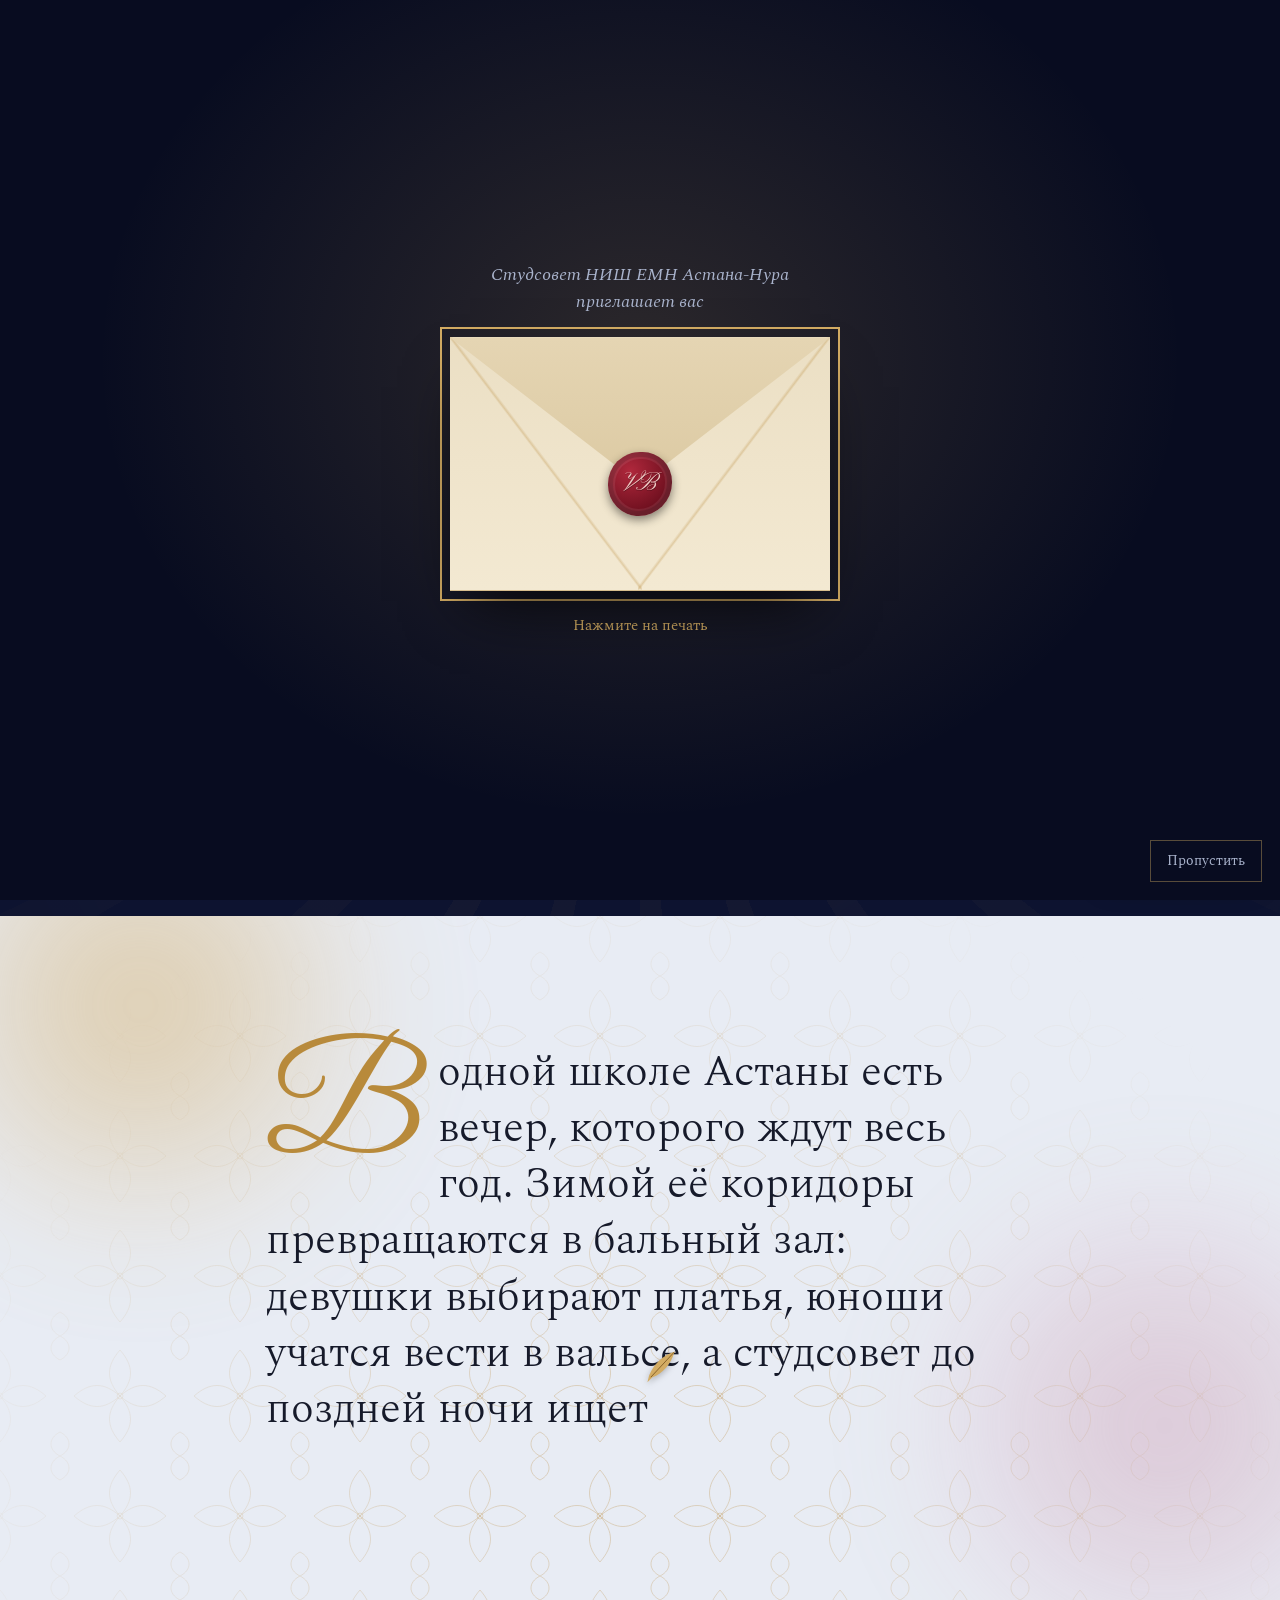
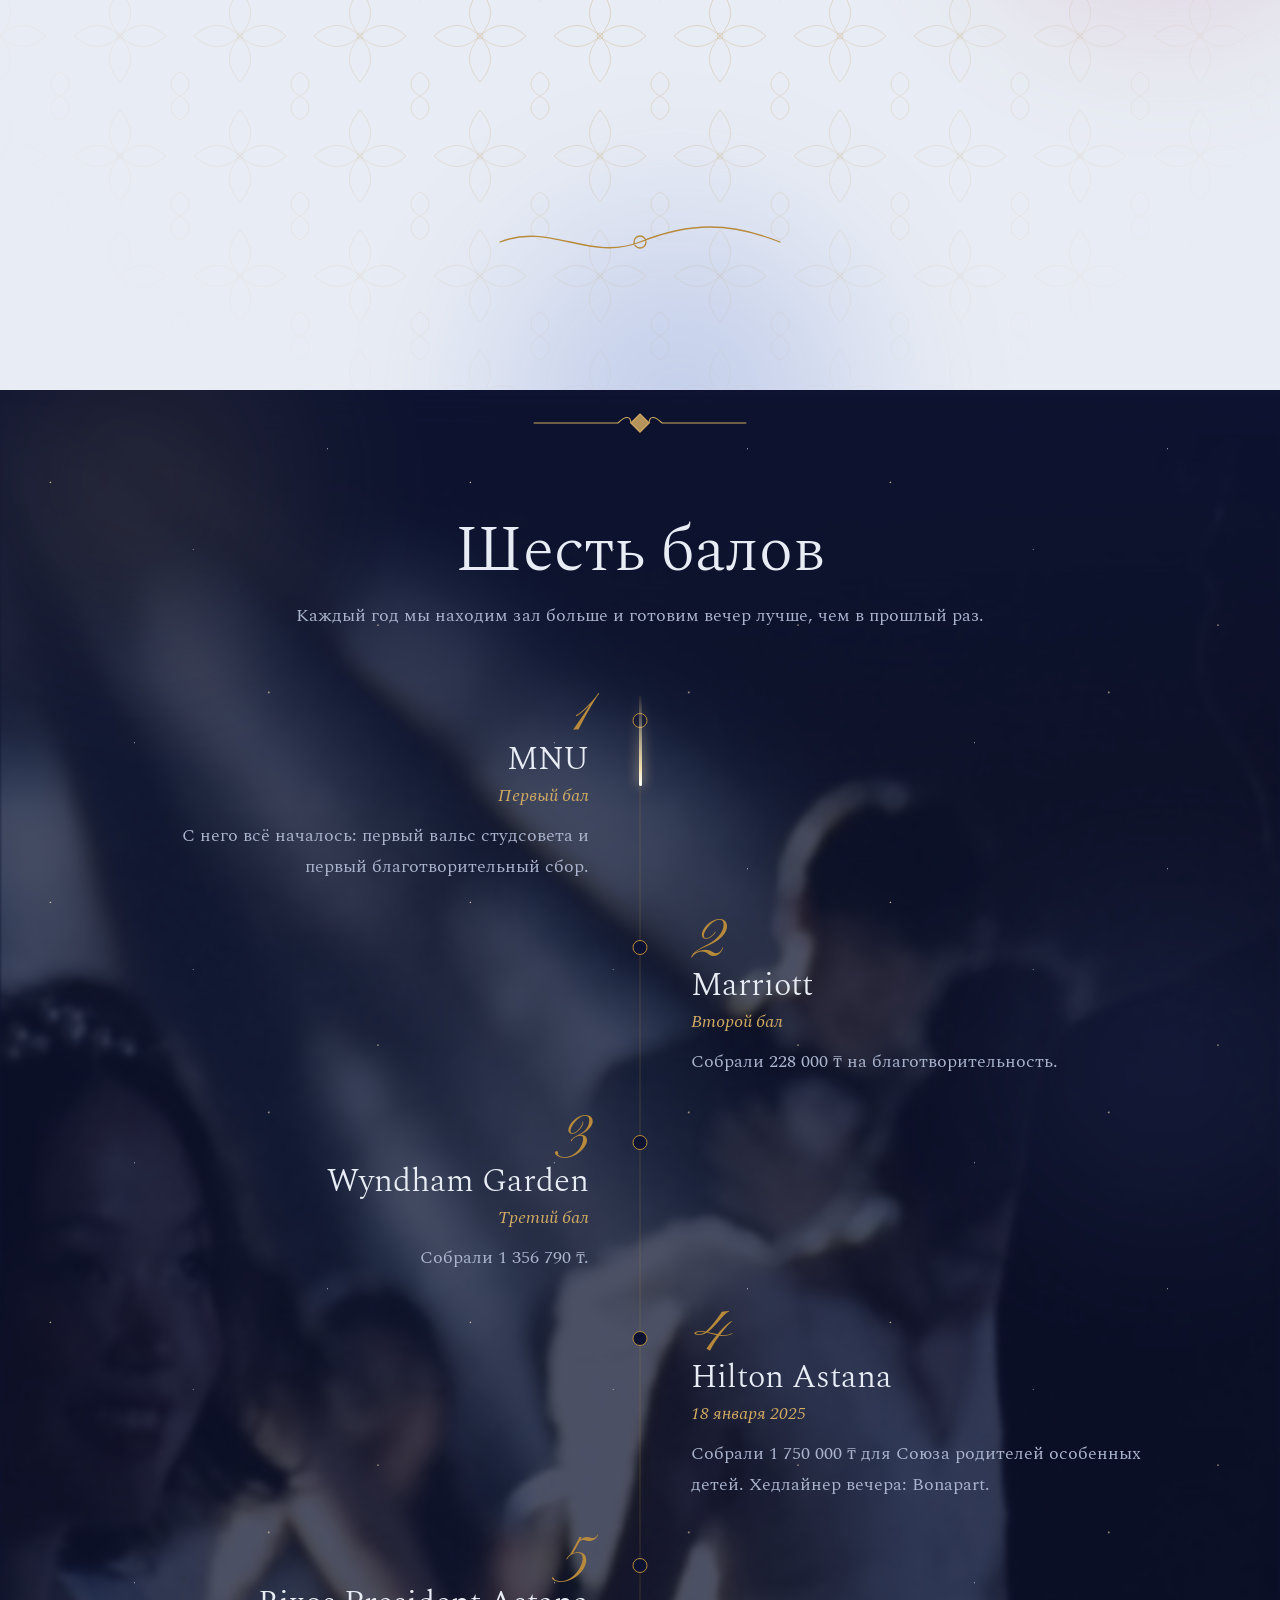
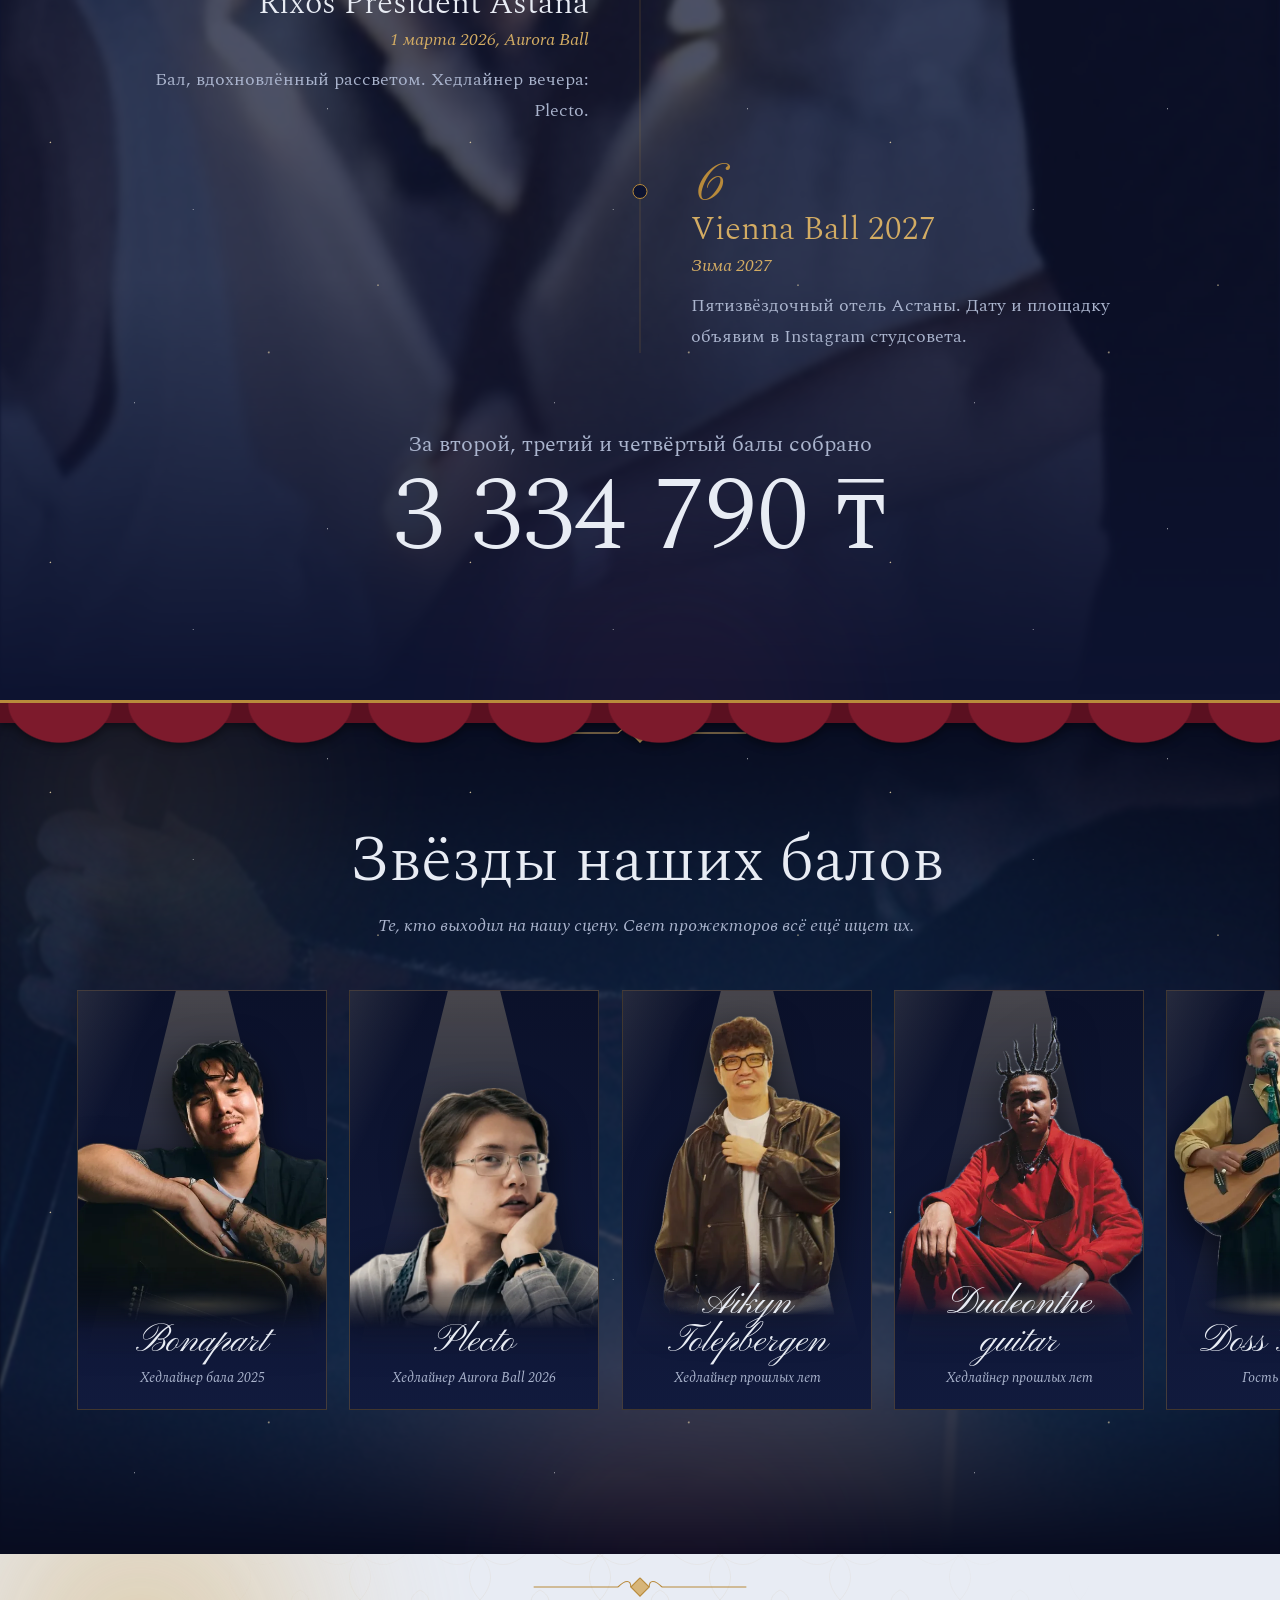
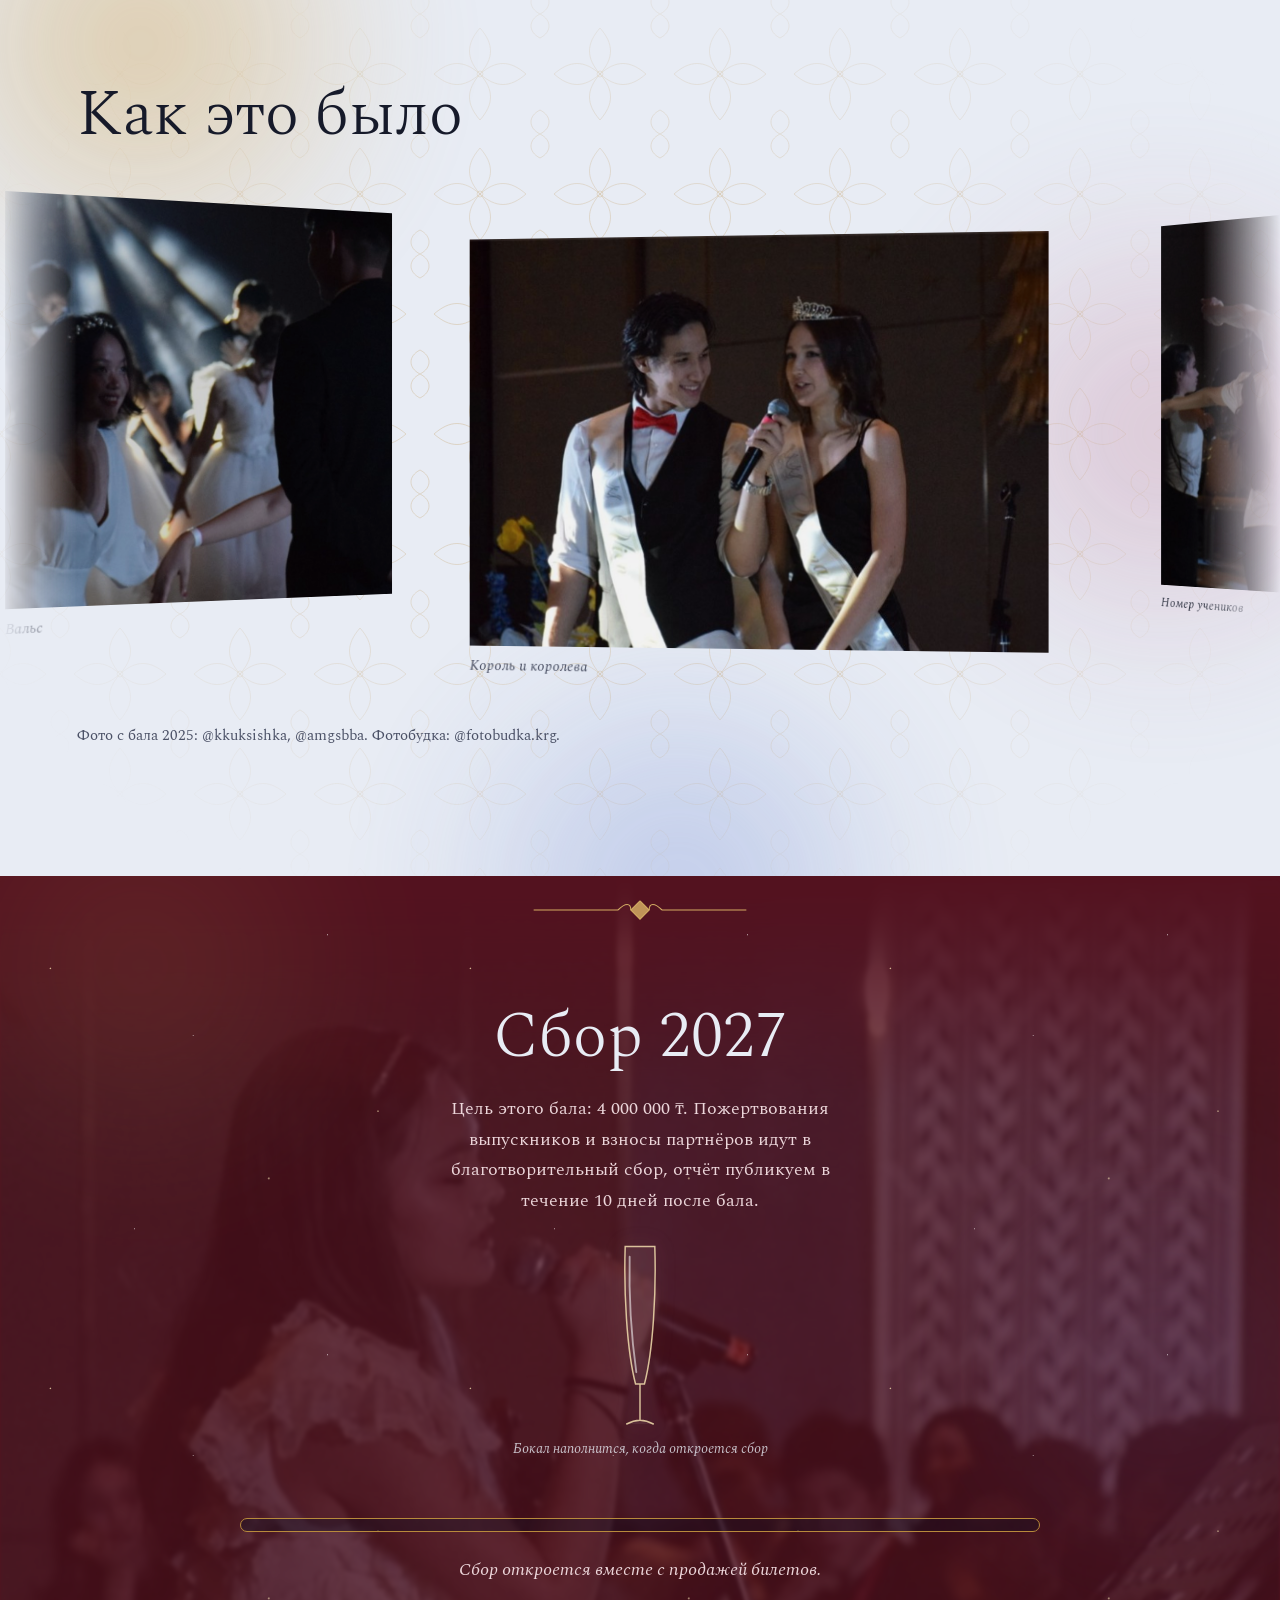
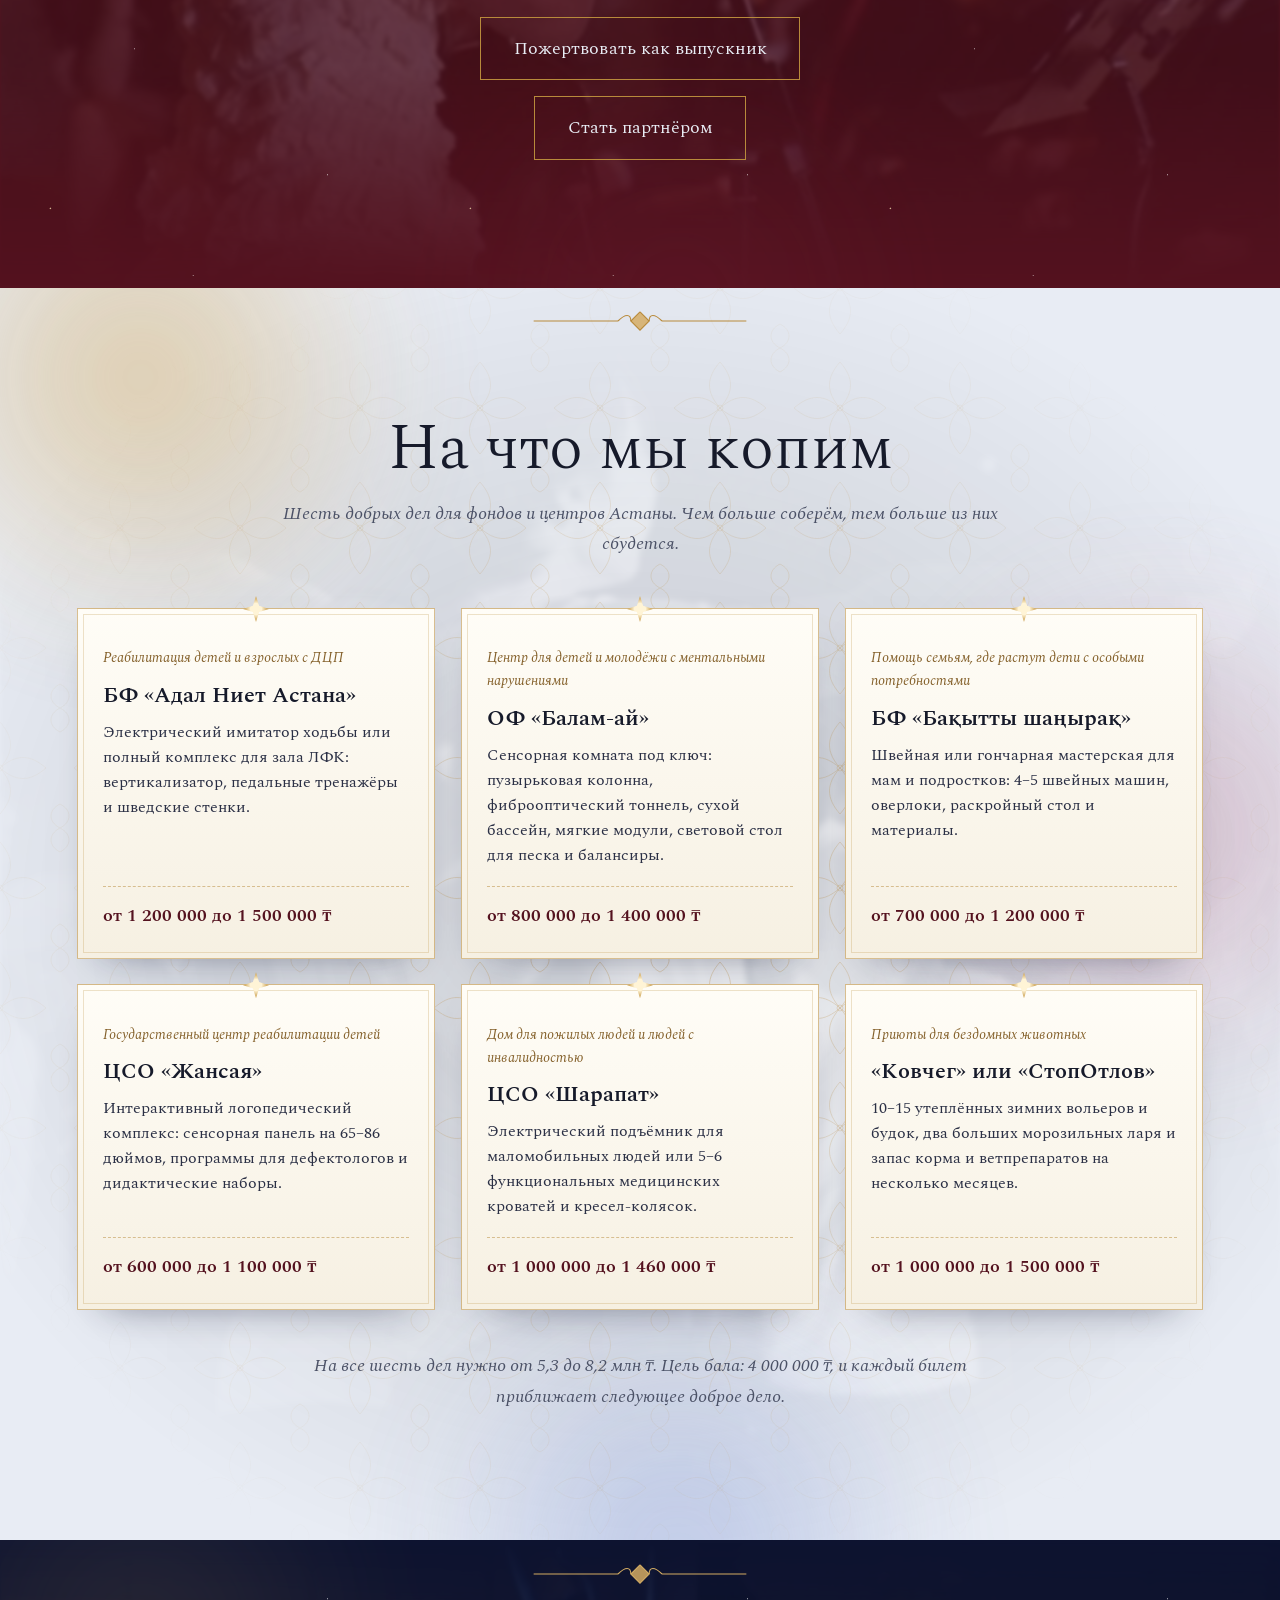
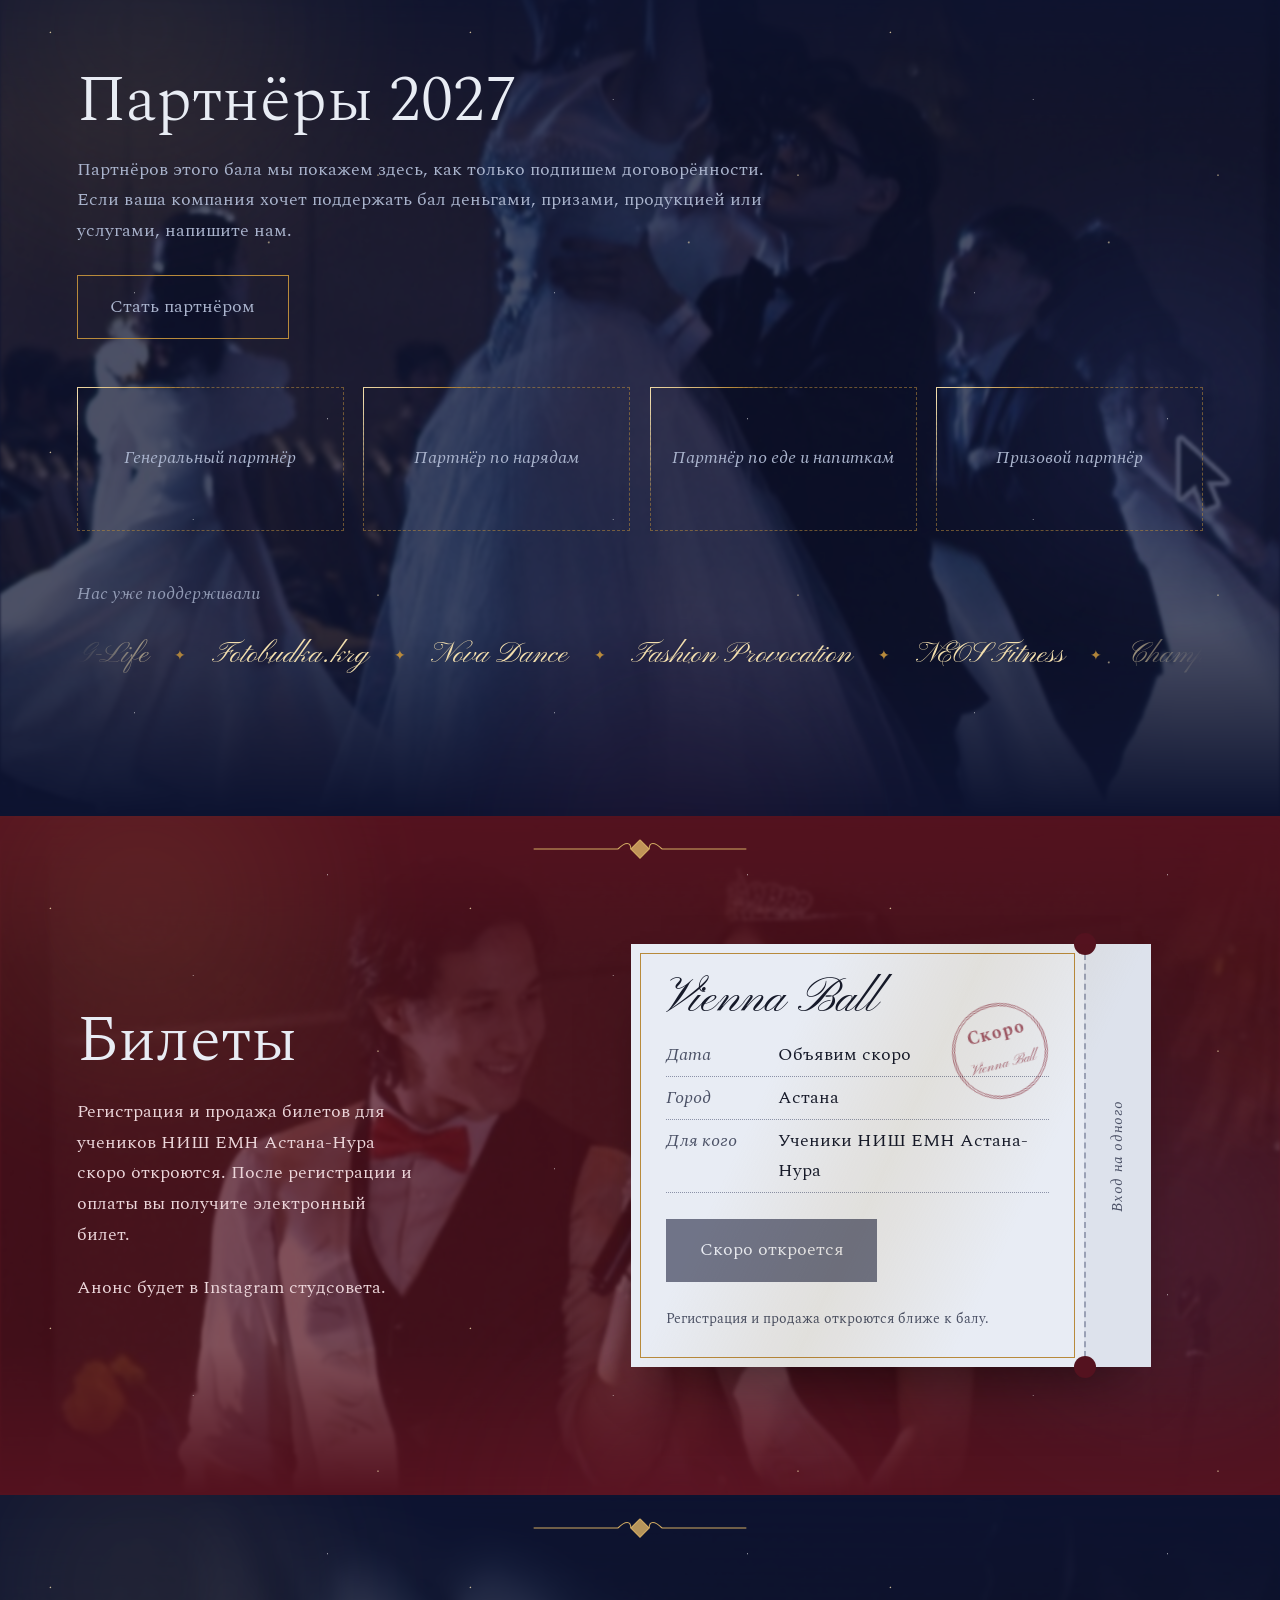
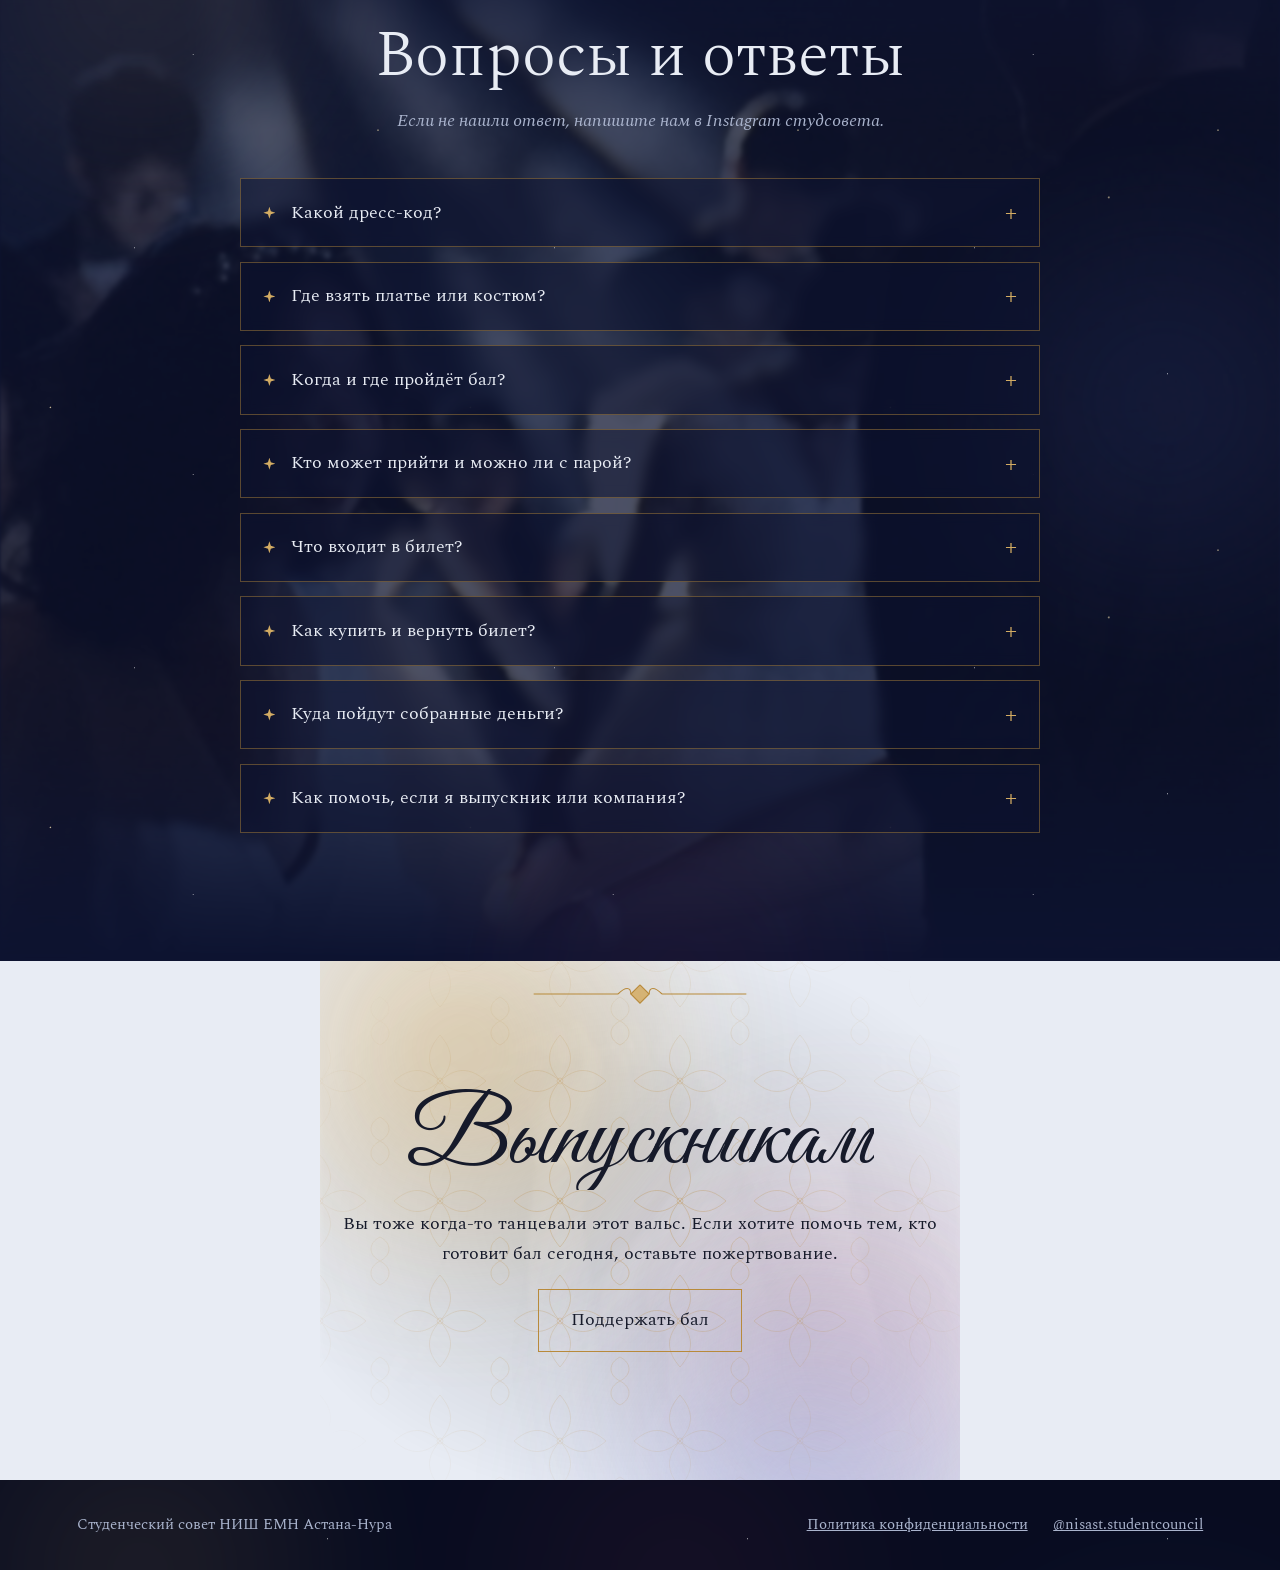
==== commit 62cd40a2: "Казахская версия, вопросы и ответы, превью ссылки и значок сайта, плеер для своей мелодии Co-Authore" ====
--- a/index.html
+++ b/index.html
@@ -4,14 +4,29 @@
   <meta charset="utf-8">
   <meta name="viewport" content="width=device-width, initial-scale=1">
   <title>Vienna Ball 2027</title>
+  <link rel="icon" href="img/favicon.svg" type="image/svg+xml">
+  <link rel="icon" href="img/favicon-32.png" sizes="32x32" type="image/png">
+  <link rel="apple-touch-icon" href="img/icon-180.png">
+  <meta name="theme-color" content="#0d1330">
+  <meta property="og:type" content="website">
+  <meta property="og:site_name" content="Vienna Ball 2027">
+  <meta property="og:title" content="Vienna Ball 2027">
+  <meta property="og:description" content="Благотворительный Венский бал студсовета НИШ ЕМН Астана-Нура. Зима 2027, Астана. Вальс, артисты и шесть добрых дел для фондов города.">
+  <meta property="og:url" content="https://asstryvenn.github.io/vienna-ball-2027/">
+  <meta property="og:image" content="https://asstryvenn.github.io/vienna-ball-2027/img/og.jpg">
+  <meta property="og:image:width" content="1200">
+  <meta property="og:image:height" content="630">
+  <meta property="og:locale" content="ru_RU">
+  <meta name="twitter:card" content="summary_large_image">
+  <meta name="twitter:image" content="https://asstryvenn.github.io/vienna-ball-2027/img/og.jpg">
   <meta name="description" content="Благотворительный Венский бал студсовета НИШ ЕМН Астана-Нура. История балов, сбор 2027 года, билеты для учеников, партнёры и пожертвования выпускников.">
   <meta name="referrer" content="strict-origin-when-cross-origin">
   <link rel="preconnect" href="https://fonts.googleapis.com">
   <link rel="preconnect" href="https://fonts.gstatic.com" crossorigin>
-  <link href="https://fonts.googleapis.com/css2?family=Great+Vibes&family=Pinyon+Script&family=Spectral:ital,wght@0,300;0,400;0,600;1,300;1,400&display=swap" rel="stylesheet">
-  <link rel="stylesheet" href="main.css?v=12">
-  <link rel="stylesheet" href="magic.css?v=12">
-  <link rel="stylesheet" href="ball.css?v=12">
+  <link href="https://fonts.googleapis.com/css2?family=Great+Vibes&family=Pinyon+Script&family=PT+Serif:ital,wght@0,400;0,700;1,400&family=Spectral:ital,wght@0,300;0,400;0,600;1,300;1,400&display=swap" rel="stylesheet">
+  <link rel="stylesheet" href="main.css?v=13">
+  <link rel="stylesheet" href="magic.css?v=13">
+  <link rel="stylesheet" href="ball.css?v=13">
 </head>
 <body>
 
@@ -25,6 +40,7 @@
     <a href="#fund">Сбор</a>
     <a href="#wishes">Цели</a>
     <a href="#tickets">Билеты</a>
+    <a href="#faq">Вопросы</a>
     <a href="#partners">Партнёры</a>
     <a href="alumni.html">Выпускникам</a>
   </nav>
@@ -208,6 +224,47 @@
     </div>
   </section>
 
+  <section class="faq" id="faq">
+    <div class="faq-head rv">
+      <h2>Вопросы и ответы</h2>
+      <p>Если не нашли ответ, напишите нам в Instagram студсовета.</p>
+    </div>
+    <div class="faq-list">
+      <details class="qa">
+        <summary>Какой дресс-код?</summary>
+        <div class="qa-a"><p>Вечерний. Девушки приходят в длинных вечерних платьях, без мини. Юноши в костюмах или смокингах. Участницы вальса танцуют в белых платьях.</p><p>Рекомендуемые цвета и оттенки объявим, когда станет известен отель, чтобы образы сочетались с залом.</p></div>
+      </details>
+      <details class="qa">
+        <summary>Где взять платье или костюм?</summary>
+        <div class="qa-a"><p>Мы договариваемся с салонами о специальных условиях для гостей бала. Партнёров по нарядам покажем на этом сайте и в Instagram студсовета.</p></div>
+      </details>
+      <details class="qa">
+        <summary>Когда и где пройдёт бал?</summary>
+        <div class="qa-a"><p>Зимой 2027 года в пятизвёздочном отеле Астаны. Точную дату, время начала и площадку объявим в Instagram студсовета, а на сайте сразу запустится обратный отсчёт.</p></div>
+      </details>
+      <details class="qa">
+        <summary>Кто может прийти и можно ли с парой?</summary>
+        <div class="qa-a"><p>Билеты продаются ученикам НИШ ЕМН Астана-Нура. Правила для гостей из других школ объявим вместе с началом продаж.</p></div>
+      </details>
+      <details class="qa">
+        <summary>Что входит в билет?</summary>
+        <div class="qa-a"><p>Вход на весь вечер: вальс открытия, выступления артистов и учеников, игры с призами от партнёров, фуршет, выбор Mister и Miss Vienna и дискотека. Цену объявим вместе с началом продаж.</p></div>
+      </details>
+      <details class="qa">
+        <summary>Как купить и вернуть билет?</summary>
+        <div class="qa-a"><p>Билеты будут продаваться через билетный сервис: Kaspi или Ticketon. Ссылка появится на кнопке «Билеты». Условия возврата будут указаны на странице продажи.</p></div>
+      </details>
+      <details class="qa">
+        <summary>Куда пойдут собранные деньги?</summary>
+        <div class="qa-a"><p>На добрые дела для фондов и центров Астаны, их список есть в разделе <a href="#wishes">«На что мы копим»</a>. Отчёт о сборе публикуем в течение 10 дней после бала.</p></div>
+      </details>
+      <details class="qa">
+        <summary>Как помочь, если я выпускник или компания?</summary>
+        <div class="qa-a"><p>Выпускники могут оставить пожертвование на <a href="alumni.html">странице для выпускников</a>. Компании могут стать партнёрами: напишите нам в Instagram <a href="https://www.instagram.com/nisast.studentcouncil/" target="_blank" rel="noopener noreferrer">@nisast.studentcouncil</a>.</p></div>
+      </details>
+    </div>
+  </section>
+
   <section class="alumni">
     <div class="rv">
       <h2 class="shine">Выпускникам</h2>
@@ -223,8 +280,9 @@
   <p class="foot-links"><a href="privacy.html">Политика конфиденциальности</a><a href="https://www.instagram.com/nisast.studentcouncil/" target="_blank" rel="noopener noreferrer">@nisast.studentcouncil</a></p>
 </footer>
 
-<script src="main.js?v=12"></script>
-<script src="magic.js?v=12"></script>
-<script src="ball.js?v=12"></script>
+<script src="main.js?v=13"></script>
+<script src="magic.js?v=13"></script>
+<script src="ball.js?v=13"></script>
+<script src="i18n.js?v=13"></script>
 </body>
 </html>
--- a/ball.css
+++ b/ball.css
@@ -585,3 +585,107 @@
   -webkit-mask-image: radial-gradient(ellipse 60% 55% at 50% 50%, #000 30%, transparent 100%);
   mask-image: radial-gradient(ellipse 60% 55% at 50% 50%, #000 30%, transparent 100%);
 }
+
+/* ================= Вопросы и ответы ================= */
+.faq-head { max-width: 46rem; margin: 0 auto 2.6rem; text-align: center; display: grid; gap: 1rem; }
+.faq-head p { margin: 0; color: var(--mist, #aab4cd); font-style: italic; }
+.faq-list { max-width: 50rem; margin: 0 auto; display: grid; gap: 0.9rem; }
+.qa {
+  position: relative;
+  border: 1px solid rgba(184, 138, 59, 0.45);
+  background: rgba(13, 19, 48, 0.55);
+  -webkit-backdrop-filter: blur(6px);
+  backdrop-filter: blur(6px);
+  transition: border-color 0.4s, background-color 0.4s, transform 0.4s;
+}
+.qa:hover { border-color: #d3ac63; transform: translateX(4px); }
+.qa[open] { background: rgba(13, 19, 48, 0.8); border-color: #d3ac63; }
+.qa summary {
+  list-style: none;
+  cursor: pointer;
+  display: flex;
+  align-items: center;
+  gap: 1rem;
+  padding: 1.15rem 1.4rem;
+  font-size: 1.12rem;
+  color: #e8ecf4;
+}
+.qa summary::-webkit-details-marker { display: none; }
+.qa summary::before {
+  content: "";
+  flex: none;
+  width: 12px;
+  height: 12px;
+  background: #d3ac63;
+  clip-path: polygon(50% 0, 62% 38%, 100% 50%, 62% 62%, 50% 100%, 38% 62%, 0 50%, 38% 38%);
+  transition: transform 0.6s cubic-bezier(0.3, 1.6, 0.5, 1), filter 0.4s;
+}
+.qa[open] summary::before { transform: rotate(180deg) scale(1.4); filter: drop-shadow(0 0 5px #f3dfae); }
+.qa summary::after {
+  content: "+";
+  margin-left: auto;
+  flex: none;
+  font-size: 1.5rem;
+  line-height: 1;
+  color: #d3ac63;
+  transition: transform 0.4s;
+}
+.qa[open] summary::after { transform: rotate(45deg); }
+.qa summary:focus-visible { outline: 2px solid #f3dfae; outline-offset: -2px; }
+.qa-a { padding: 0 1.4rem 1.3rem 3.3rem; color: #c9d0e3; line-height: 1.7; }
+.qa-a p { margin: 0 0 0.7rem; }
+.qa-a p:last-child { margin: 0; }
+.qa-a a { color: #f3dfae; }
+.qa[open] .qa-a { animation: qaOpen 0.55s cubic-bezier(0.2, 0.8, 0.2, 1); }
+@keyframes qaOpen { from { opacity: 0; transform: translateY(-8px); clip-path: inset(0 0 100% 0); } to { opacity: 1; transform: none; clip-path: inset(0 0 0 0); } }
+.faq-list .qa { opacity: 0; transform: translateY(24px); }
+.faq-list.shown .qa { opacity: 1; transform: none; transition: opacity 0.7s, transform 0.8s cubic-bezier(0.2, 0.9, 0.3, 1.2), border-color 0.4s, background-color 0.4s; }
+.faq-list.shown .qa:nth-child(2) { transition-delay: 0.08s; }
+.faq-list.shown .qa:nth-child(3) { transition-delay: 0.16s; }
+.faq-list.shown .qa:nth-child(4) { transition-delay: 0.24s; }
+.faq-list.shown .qa:nth-child(5) { transition-delay: 0.32s; }
+.faq-list.shown .qa:nth-child(6) { transition-delay: 0.4s; }
+.faq-list.shown .qa:nth-child(7) { transition-delay: 0.48s; }
+.faq-list.shown .qa:nth-child(8) { transition-delay: 0.56s; }
+.faq-list.shown .qa:hover { transform: translateX(4px); transition-delay: 0s; }
+@media (max-width: 640px) {
+  .qa summary { padding: 1rem; font-size: 1rem; }
+  .qa-a { padding: 0 1rem 1.1rem 2.6rem; }
+}
+@media (prefers-reduced-motion: reduce) {
+  .faq-list .qa { opacity: 1; transform: none; }
+  .qa[open] .qa-a { animation: none; }
+}
+
+/* ================= переключатель языка ================= */
+.lang {
+  flex: none;
+  display: inline-flex;
+  padding: 2px;
+  margin-left: 1rem;
+  border: 1px solid rgba(211, 172, 99, 0.6);
+  border-radius: 999px;
+  background: rgba(13, 19, 48, 0.5);
+  cursor: pointer;
+  font: inherit;
+  font-size: 0.85rem;
+  align-self: center;
+}
+.lang span { padding: 0.25rem 0.65rem; border-radius: 999px; color: #aab4cd; transition: background-color 0.3s, color 0.3s; }
+.lang span.on { background: #d3ac63; color: #0d1330; }
+.lang:focus-visible { outline: 2px solid #f3dfae; outline-offset: 2px; }
+@media (max-width: 700px) { .lang { margin-left: 0; font-size: 0.78rem; } .lang span { padding: 0.2rem 0.5rem; } }
+
+/* казахские буквы: если в основном шрифте их нет, берём PT Serif */
+:root { --serif: "Spectral", "PT Serif", Georgia, "Times New Roman", serif; }
+html.lang-kk body { font-family: "Spectral", "PT Serif", Georgia, serif; }
+.faq { background: var(--midnight, #0d1330); color: var(--tulle, #e8ecf4); }
+body { font-family: "Spectral", "PT Serif", Georgia, "Times New Roman", serif; }
+@media (min-width: 701px) {
+  .bar, .top { flex-wrap: nowrap !important; align-items: center !important; }
+  .bar nav, .top nav { gap: 0.3rem 1.15rem !important; margin-left: auto; }
+}
+.mark { white-space: nowrap; }
+@media (min-width: 701px) {
+  .bar nav, .top nav { flex-wrap: nowrap !important; white-space: nowrap; font-size: clamp(0.78rem, 1.05vw, 0.98rem) !important; gap: 0.3rem clamp(0.6rem, 1.1vw, 1.15rem) !important; }
+}
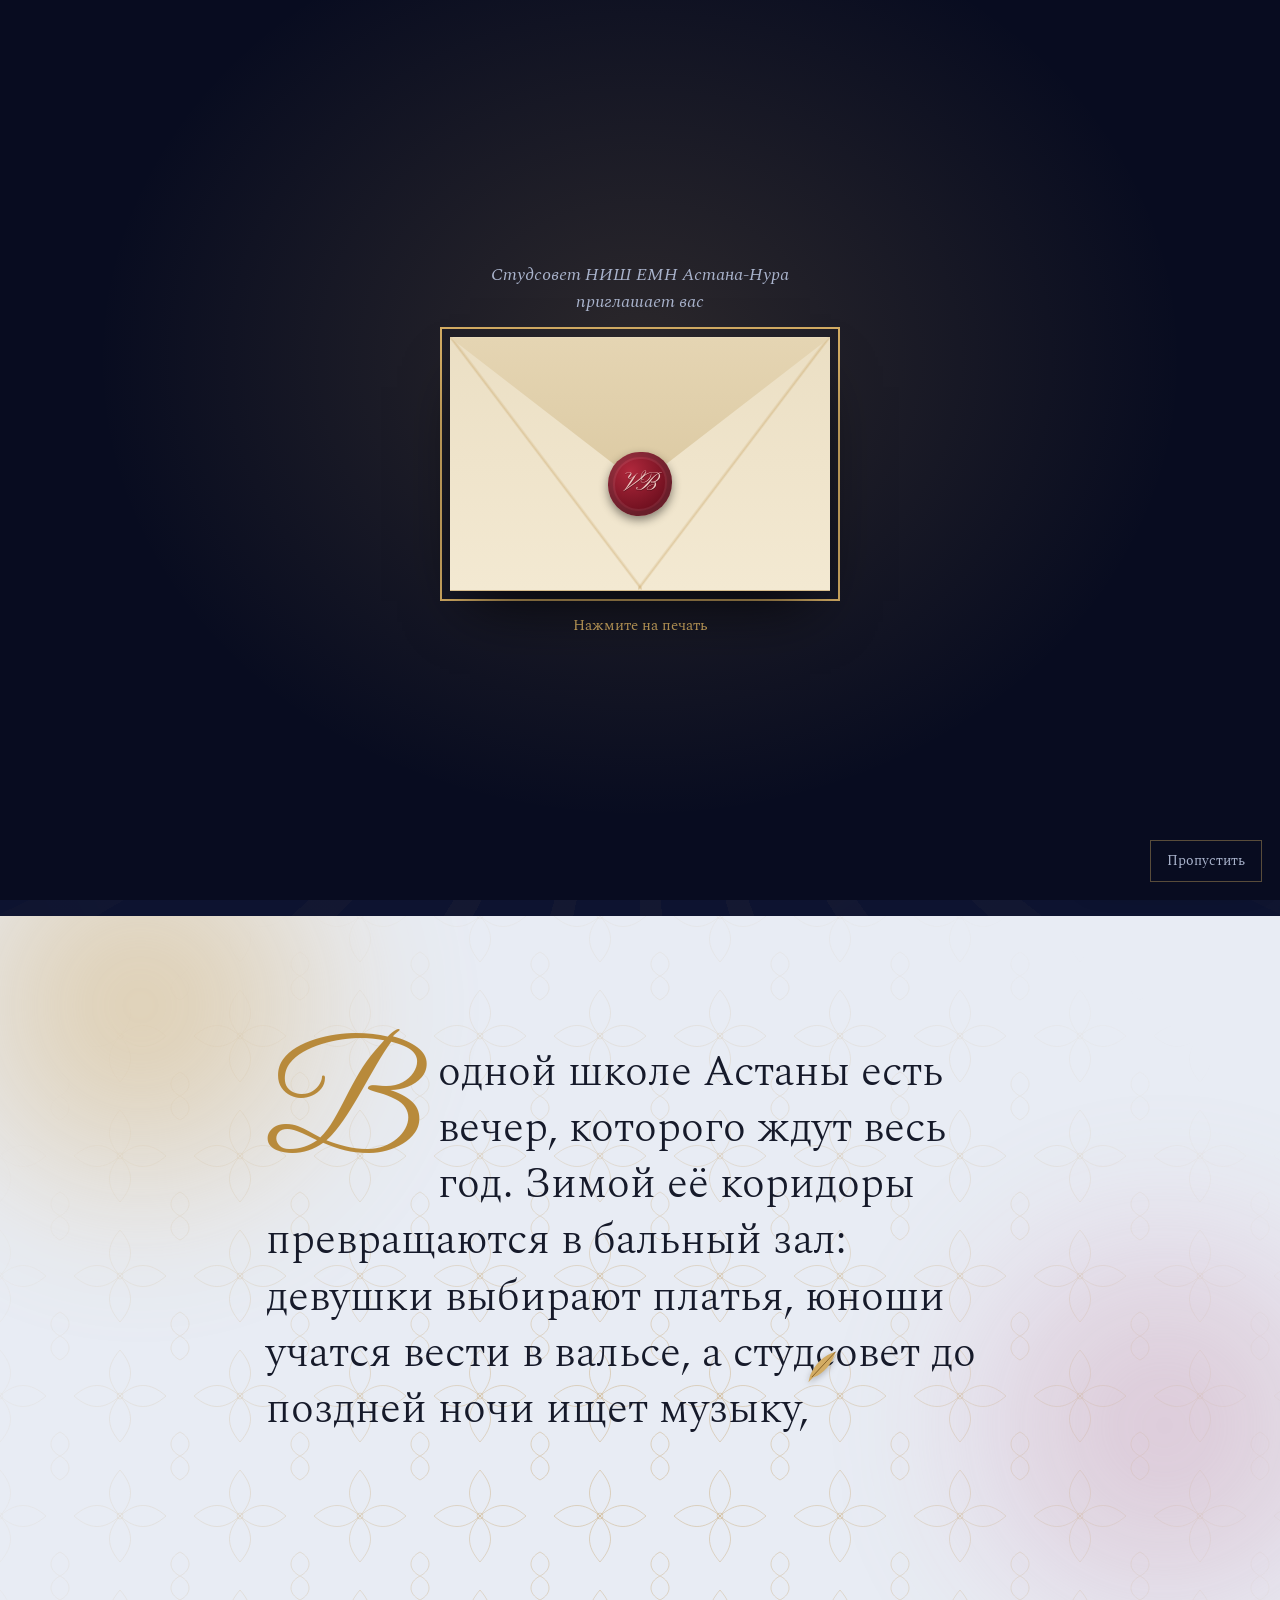
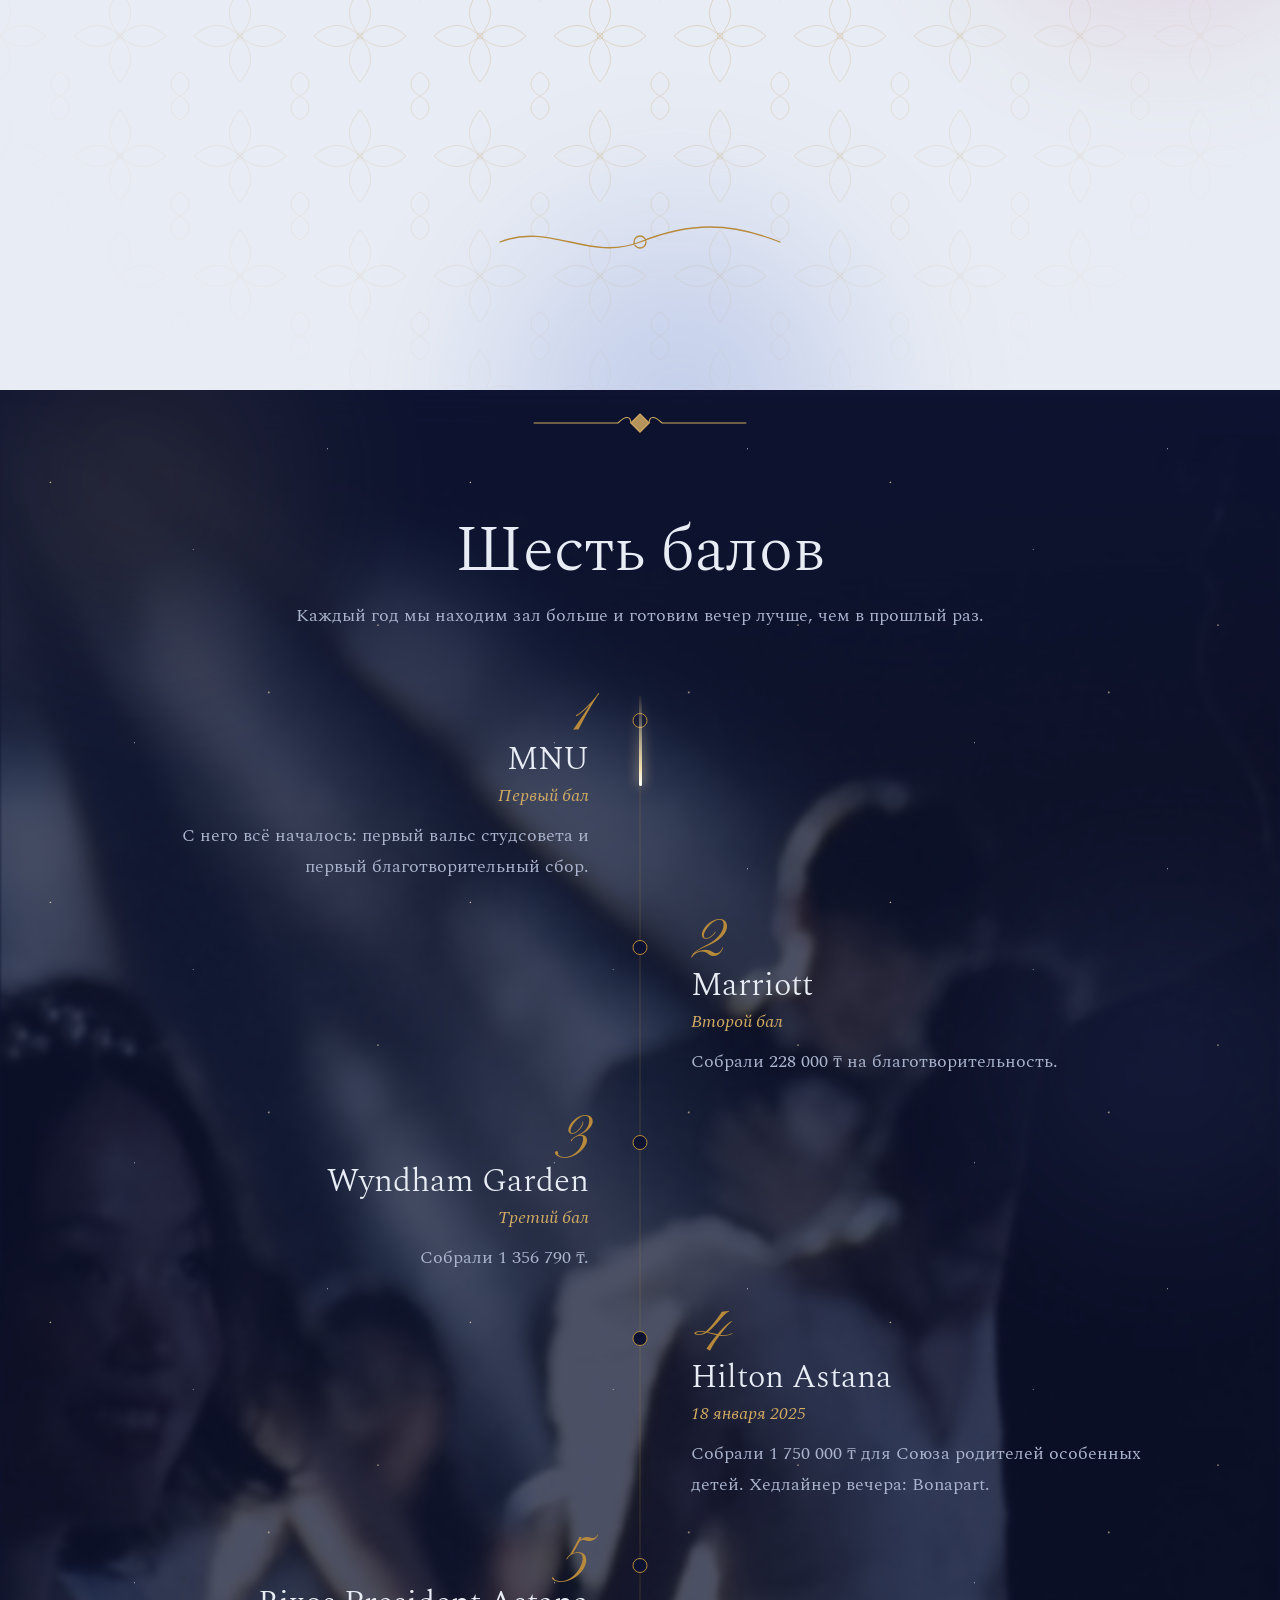
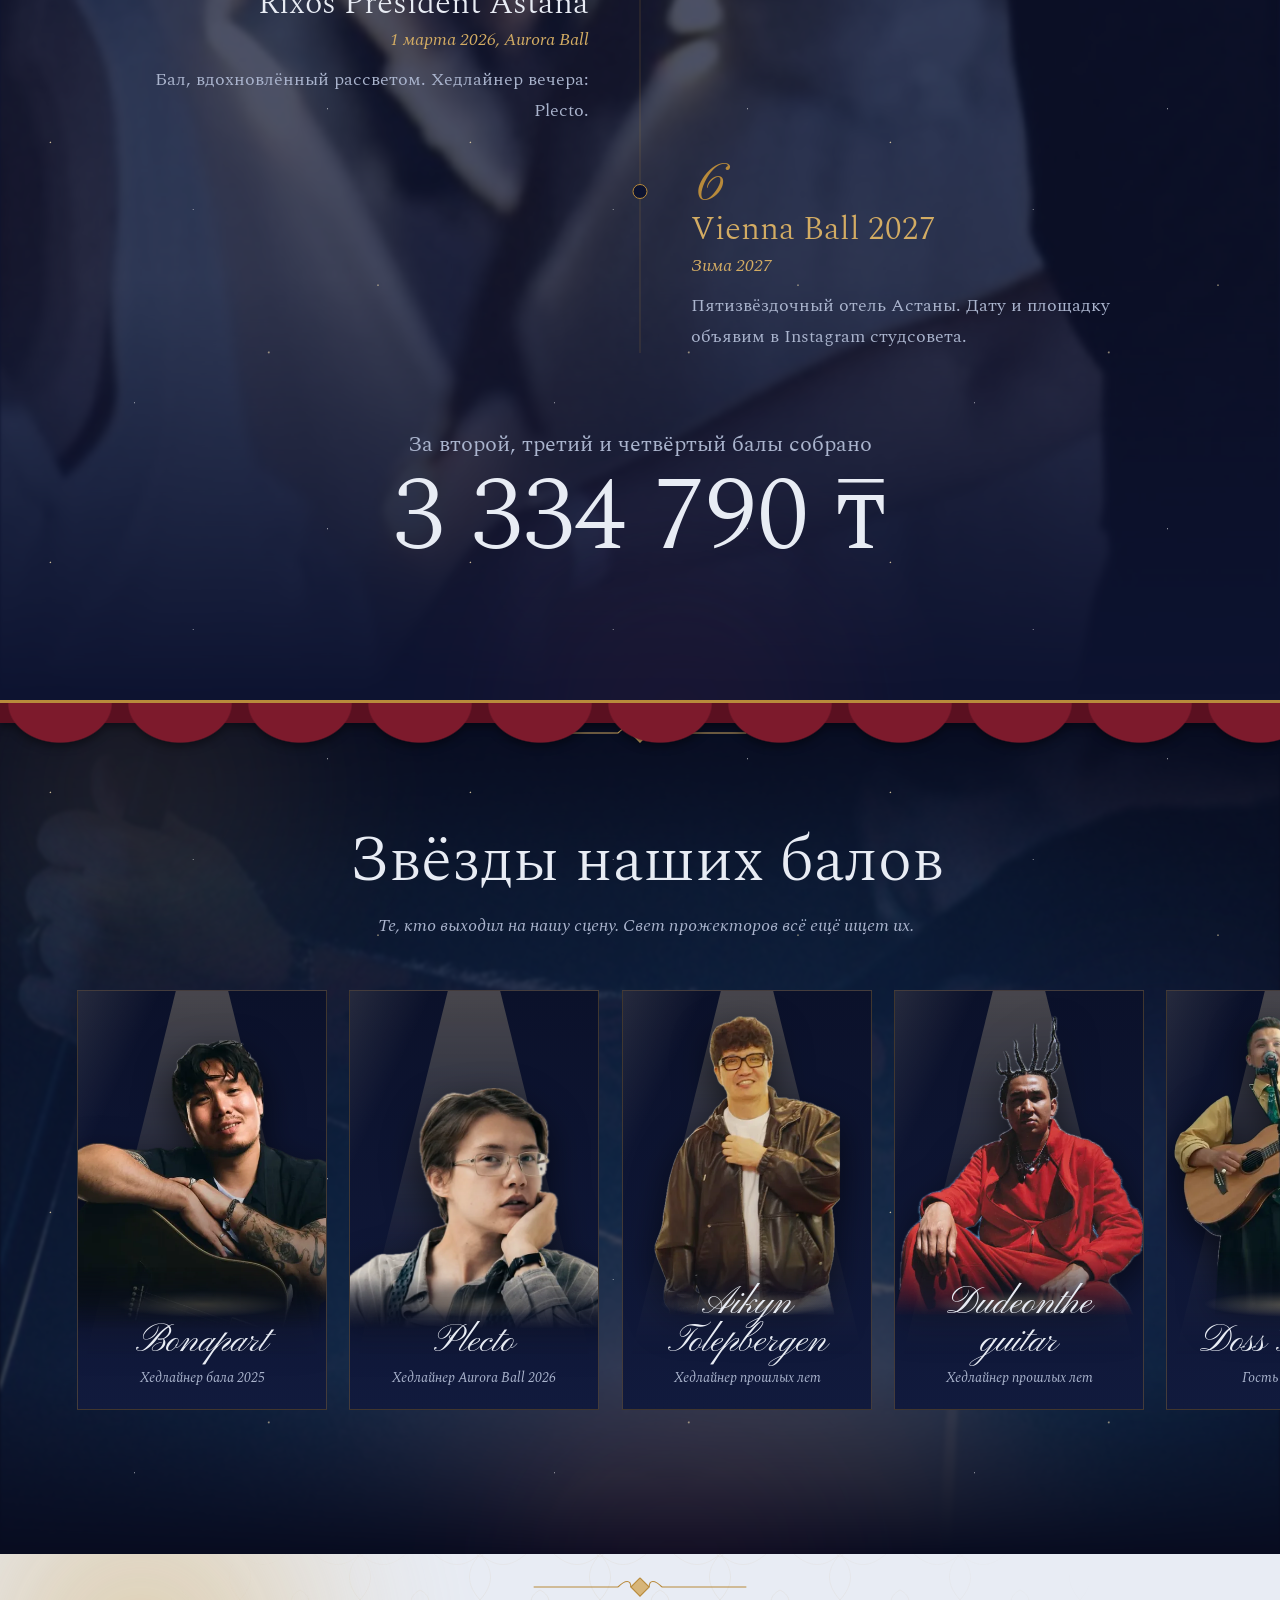
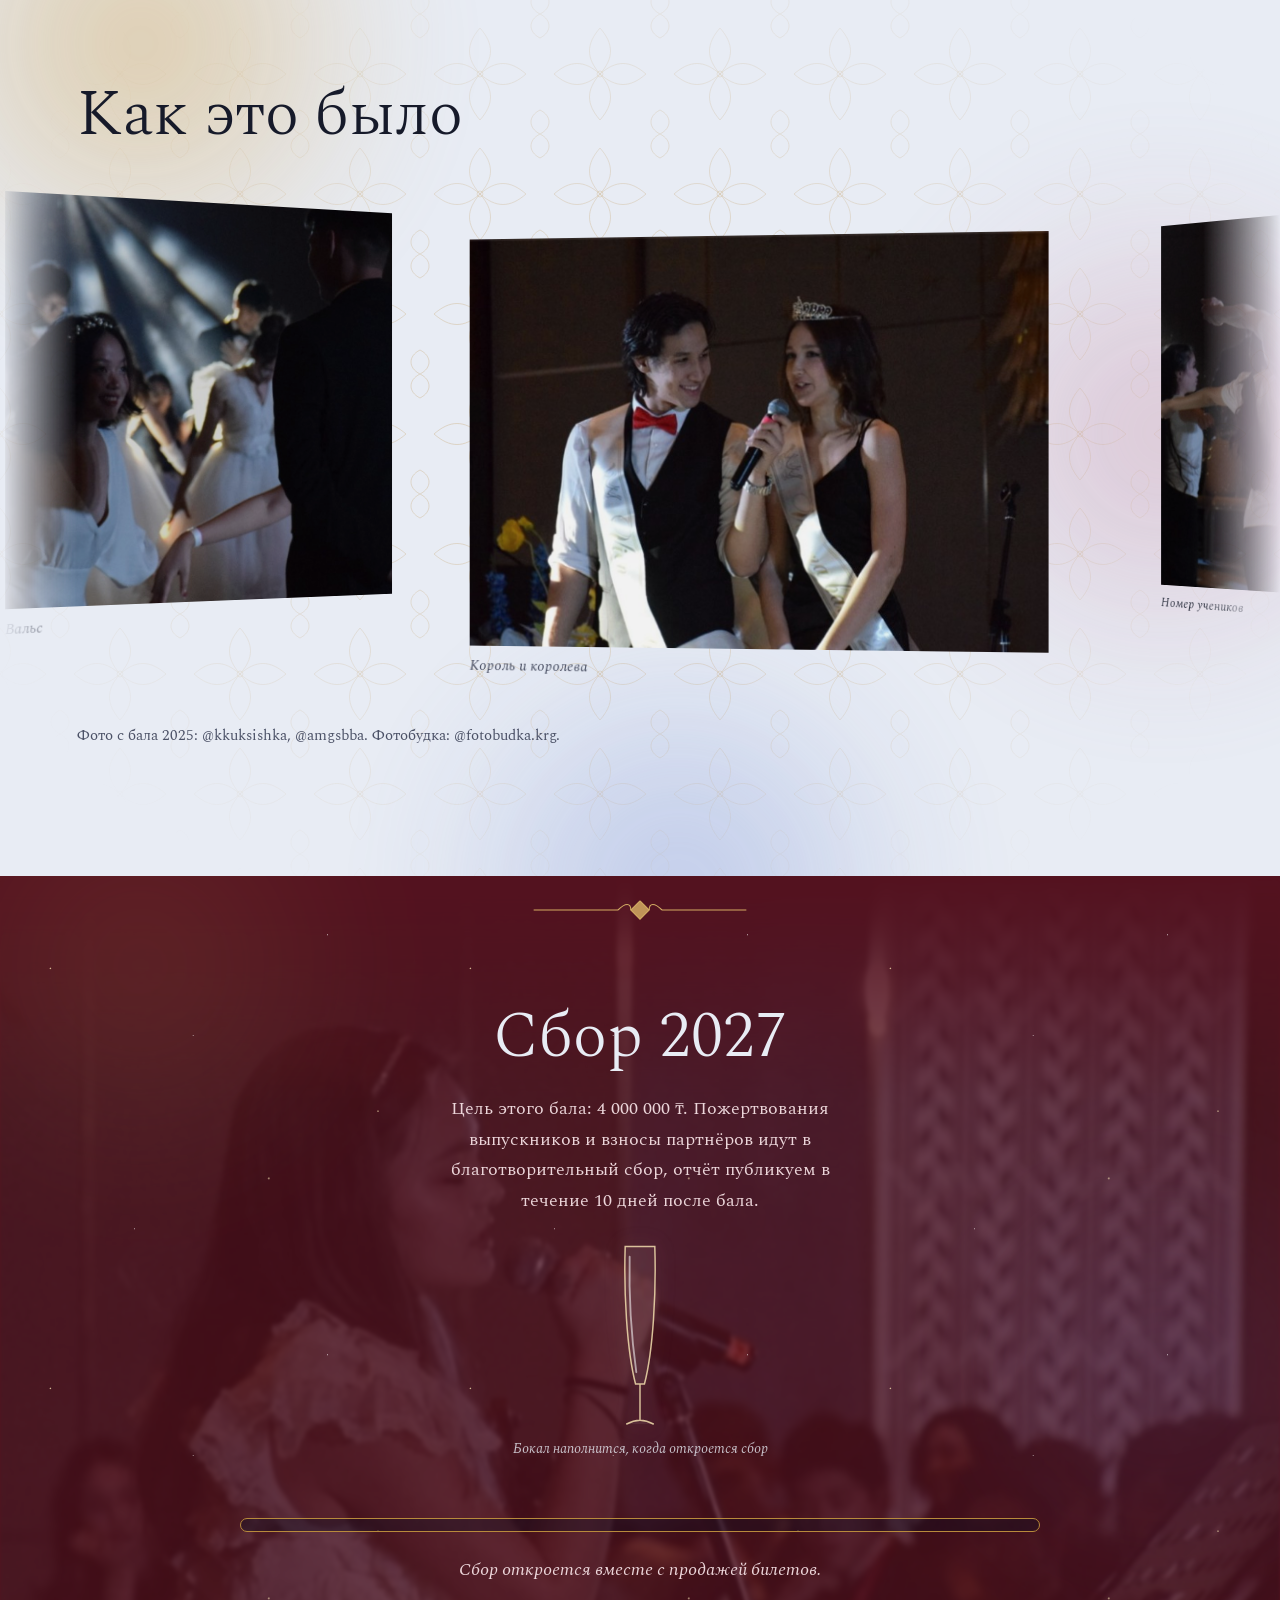
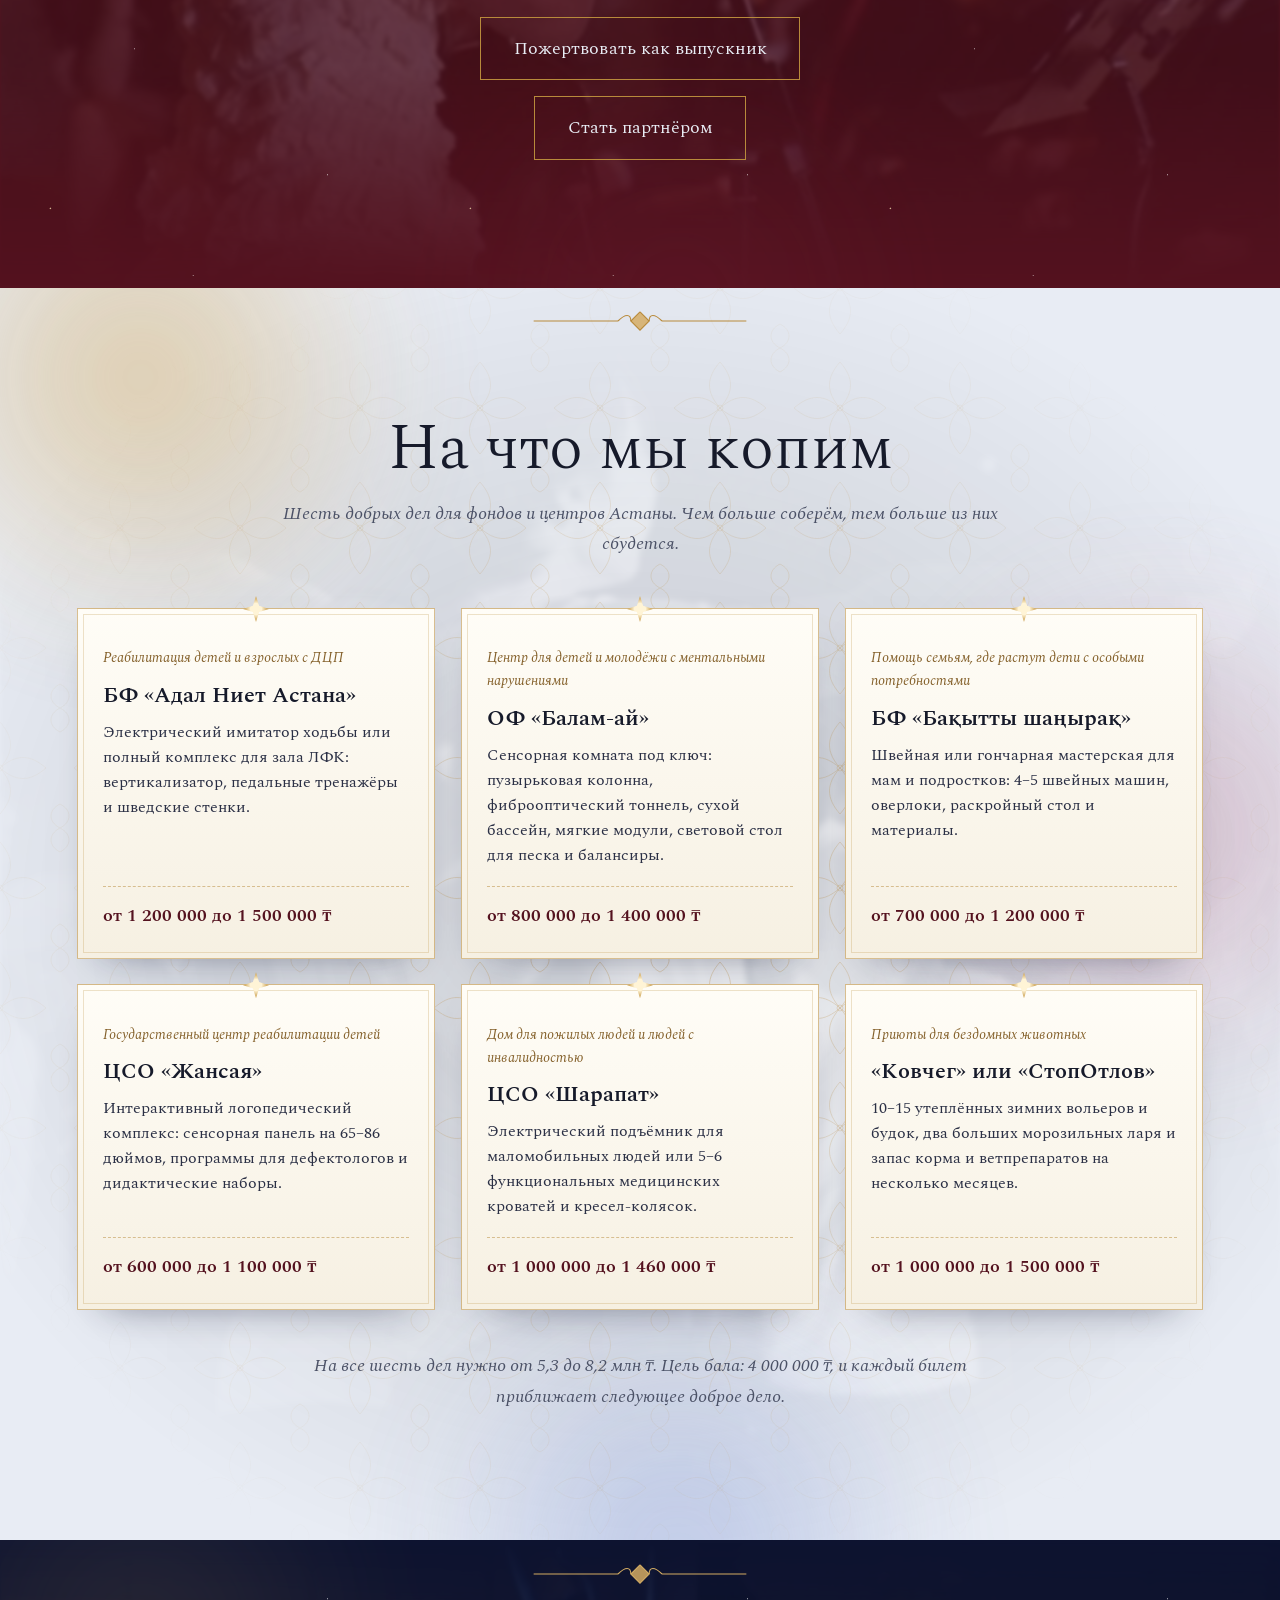
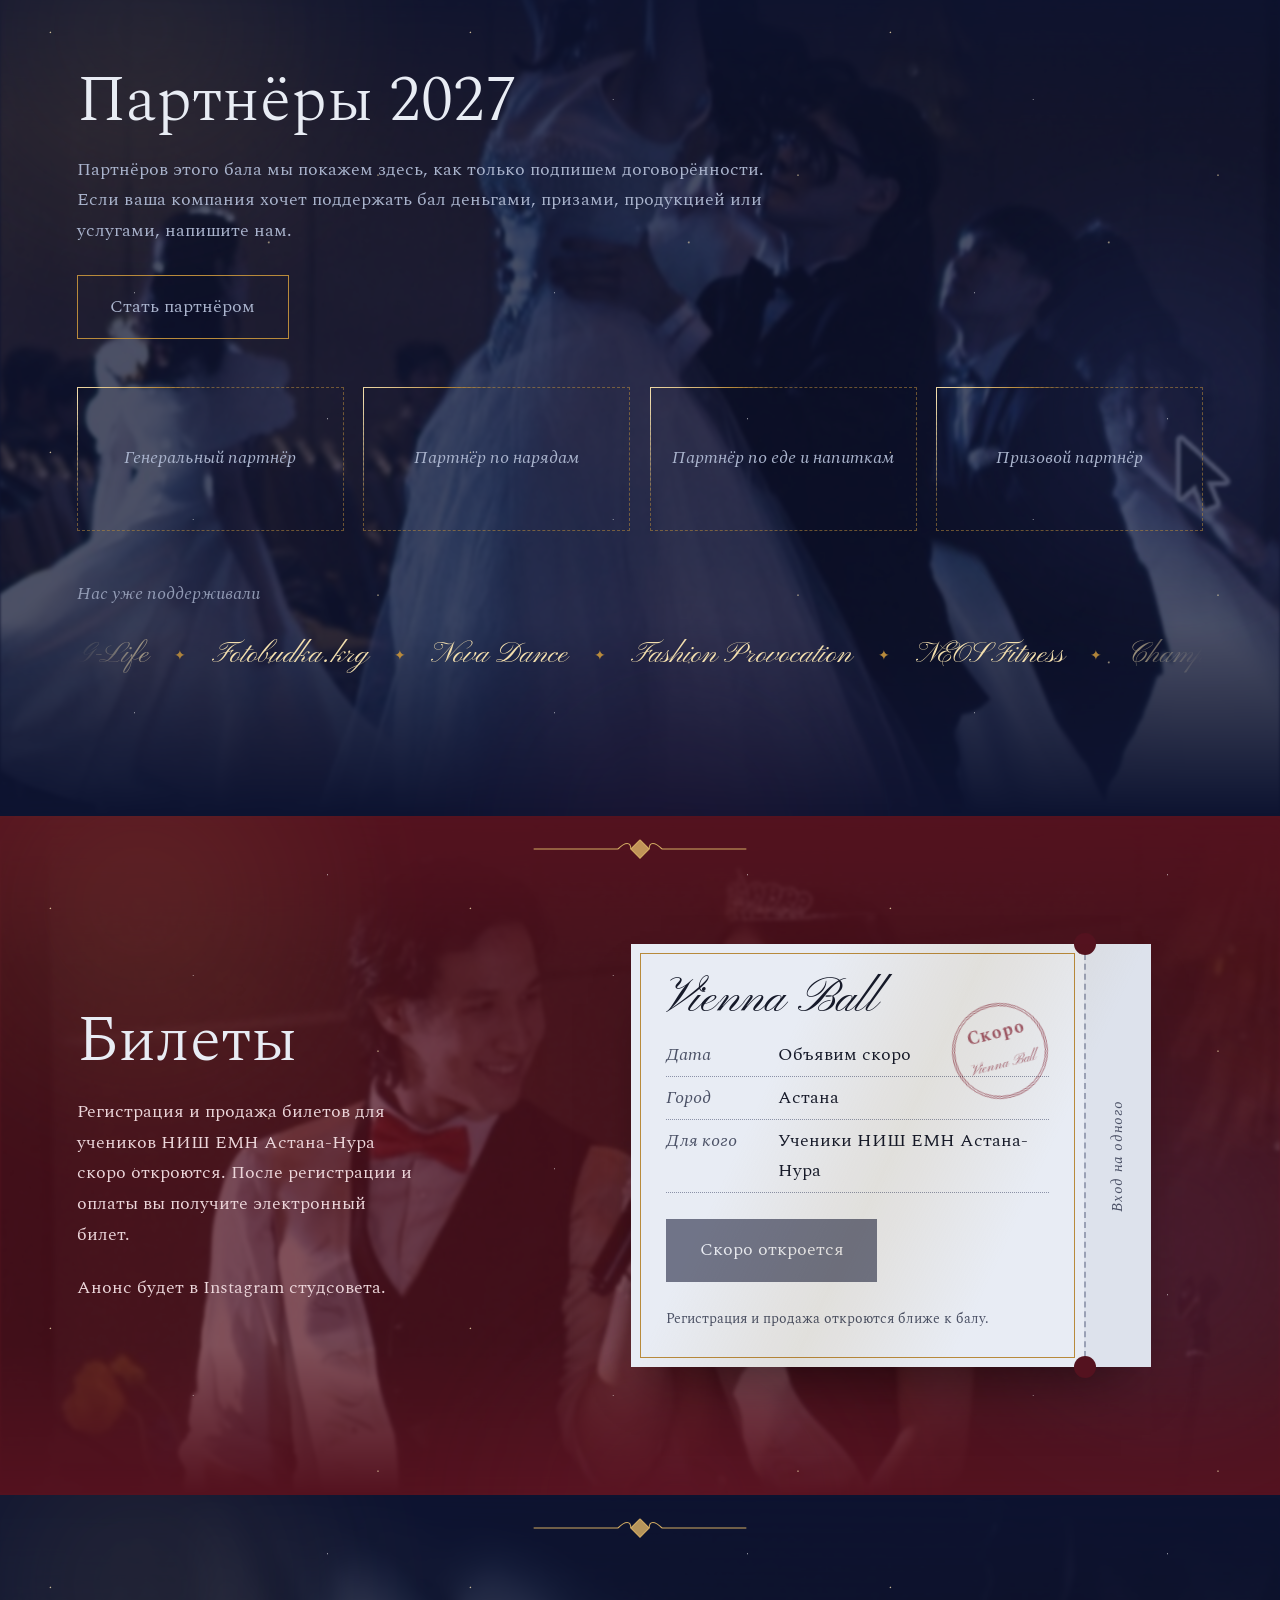
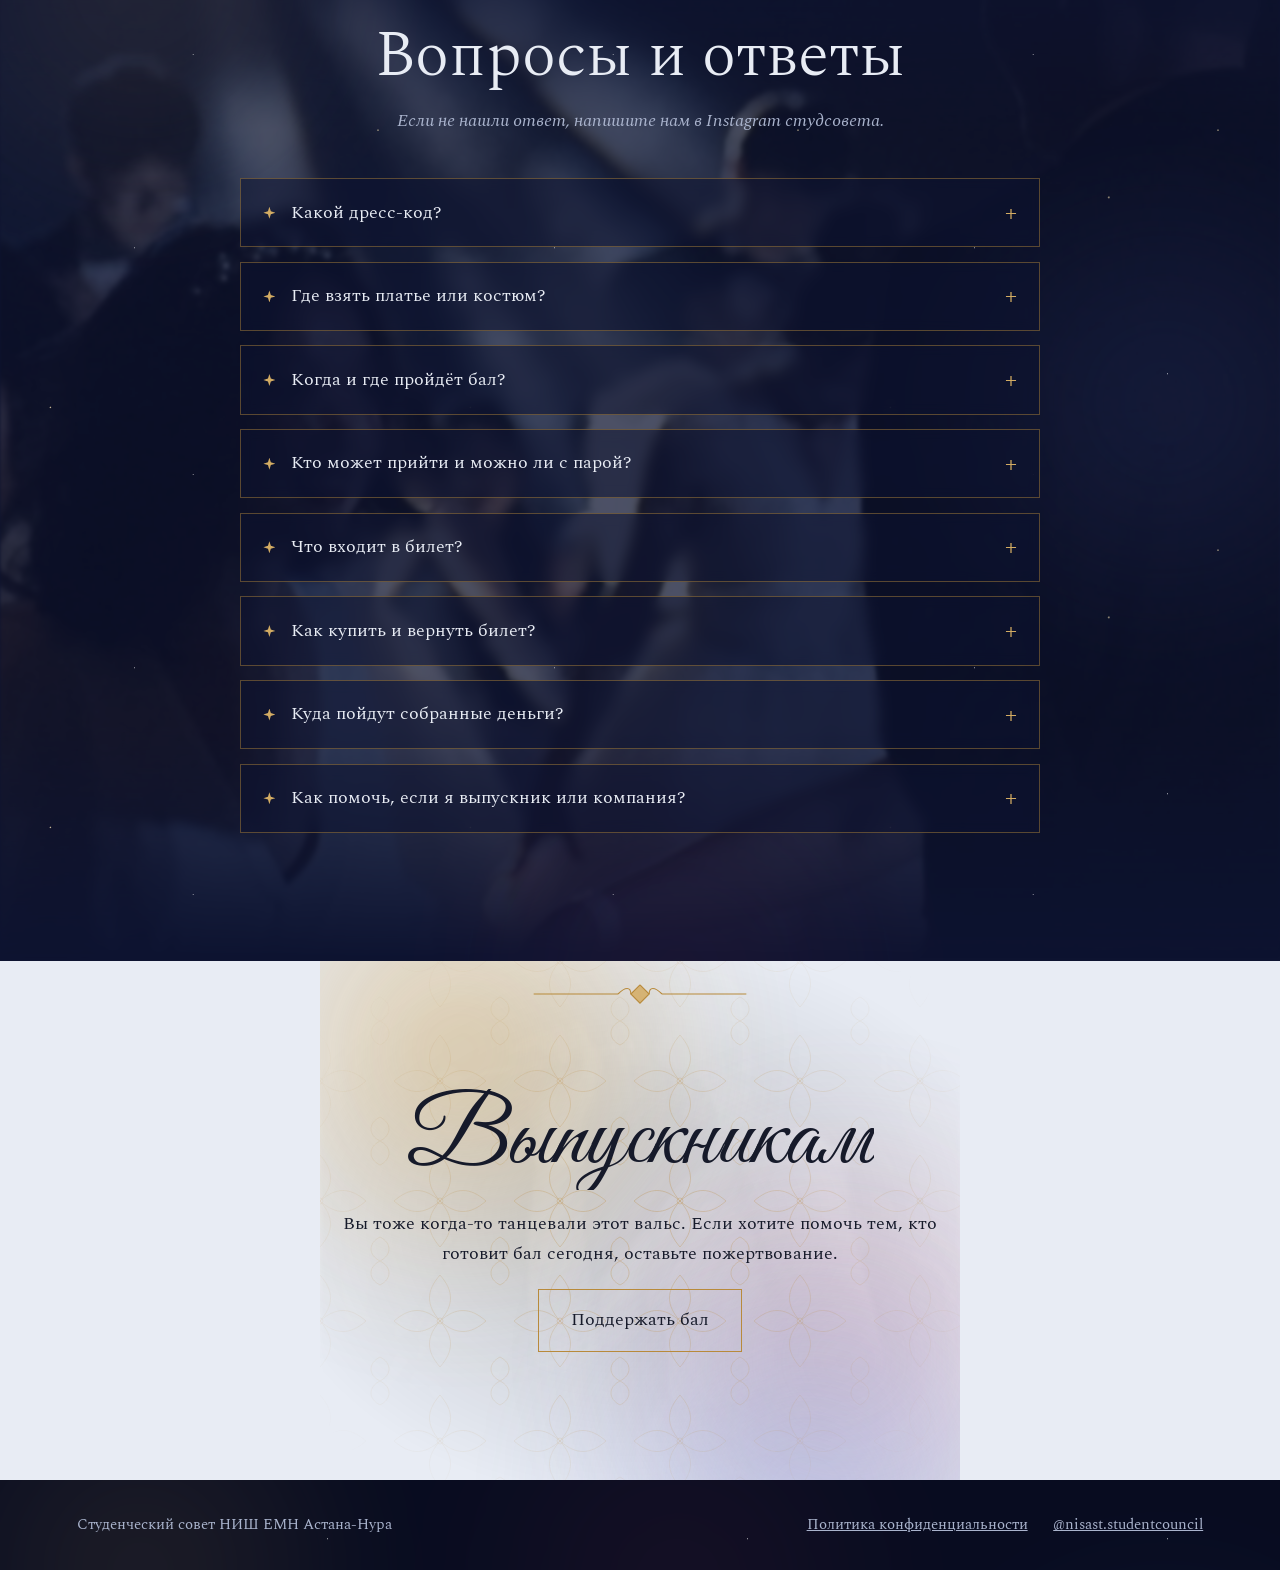
==== commit 500a29ae: "Мелодия в лёгком формате AAC, подгрузка при наведении Co-Authored-By: Claude Opus 5.5 <noreply@anthr" ====
--- a/index.html
+++ b/index.html
@@ -24,9 +24,9 @@
   <link rel="preconnect" href="https://fonts.googleapis.com">
   <link rel="preconnect" href="https://fonts.gstatic.com" crossorigin>
   <link href="https://fonts.googleapis.com/css2?family=Great+Vibes&family=Pinyon+Script&family=PT+Serif:ital,wght@0,400;0,700;1,400&family=Spectral:ital,wght@0,300;0,400;0,600;1,300;1,400&display=swap" rel="stylesheet">
-  <link rel="stylesheet" href="main.css?v=13">
-  <link rel="stylesheet" href="magic.css?v=13">
-  <link rel="stylesheet" href="ball.css?v=13">
+  <link rel="stylesheet" href="main.css?v=14">
+  <link rel="stylesheet" href="magic.css?v=14">
+  <link rel="stylesheet" href="ball.css?v=14">
 </head>
 <body>
 
@@ -280,9 +280,9 @@
   <p class="foot-links"><a href="privacy.html">Политика конфиденциальности</a><a href="https://www.instagram.com/nisast.studentcouncil/" target="_blank" rel="noopener noreferrer">@nisast.studentcouncil</a></p>
 </footer>
 
-<script src="main.js?v=13"></script>
-<script src="magic.js?v=13"></script>
-<script src="ball.js?v=13"></script>
-<script src="i18n.js?v=13"></script>
+<script src="main.js?v=14"></script>
+<script src="magic.js?v=14"></script>
+<script src="ball.js?v=14"></script>
+<script src="i18n.js?v=14"></script>
 </body>
 </html>
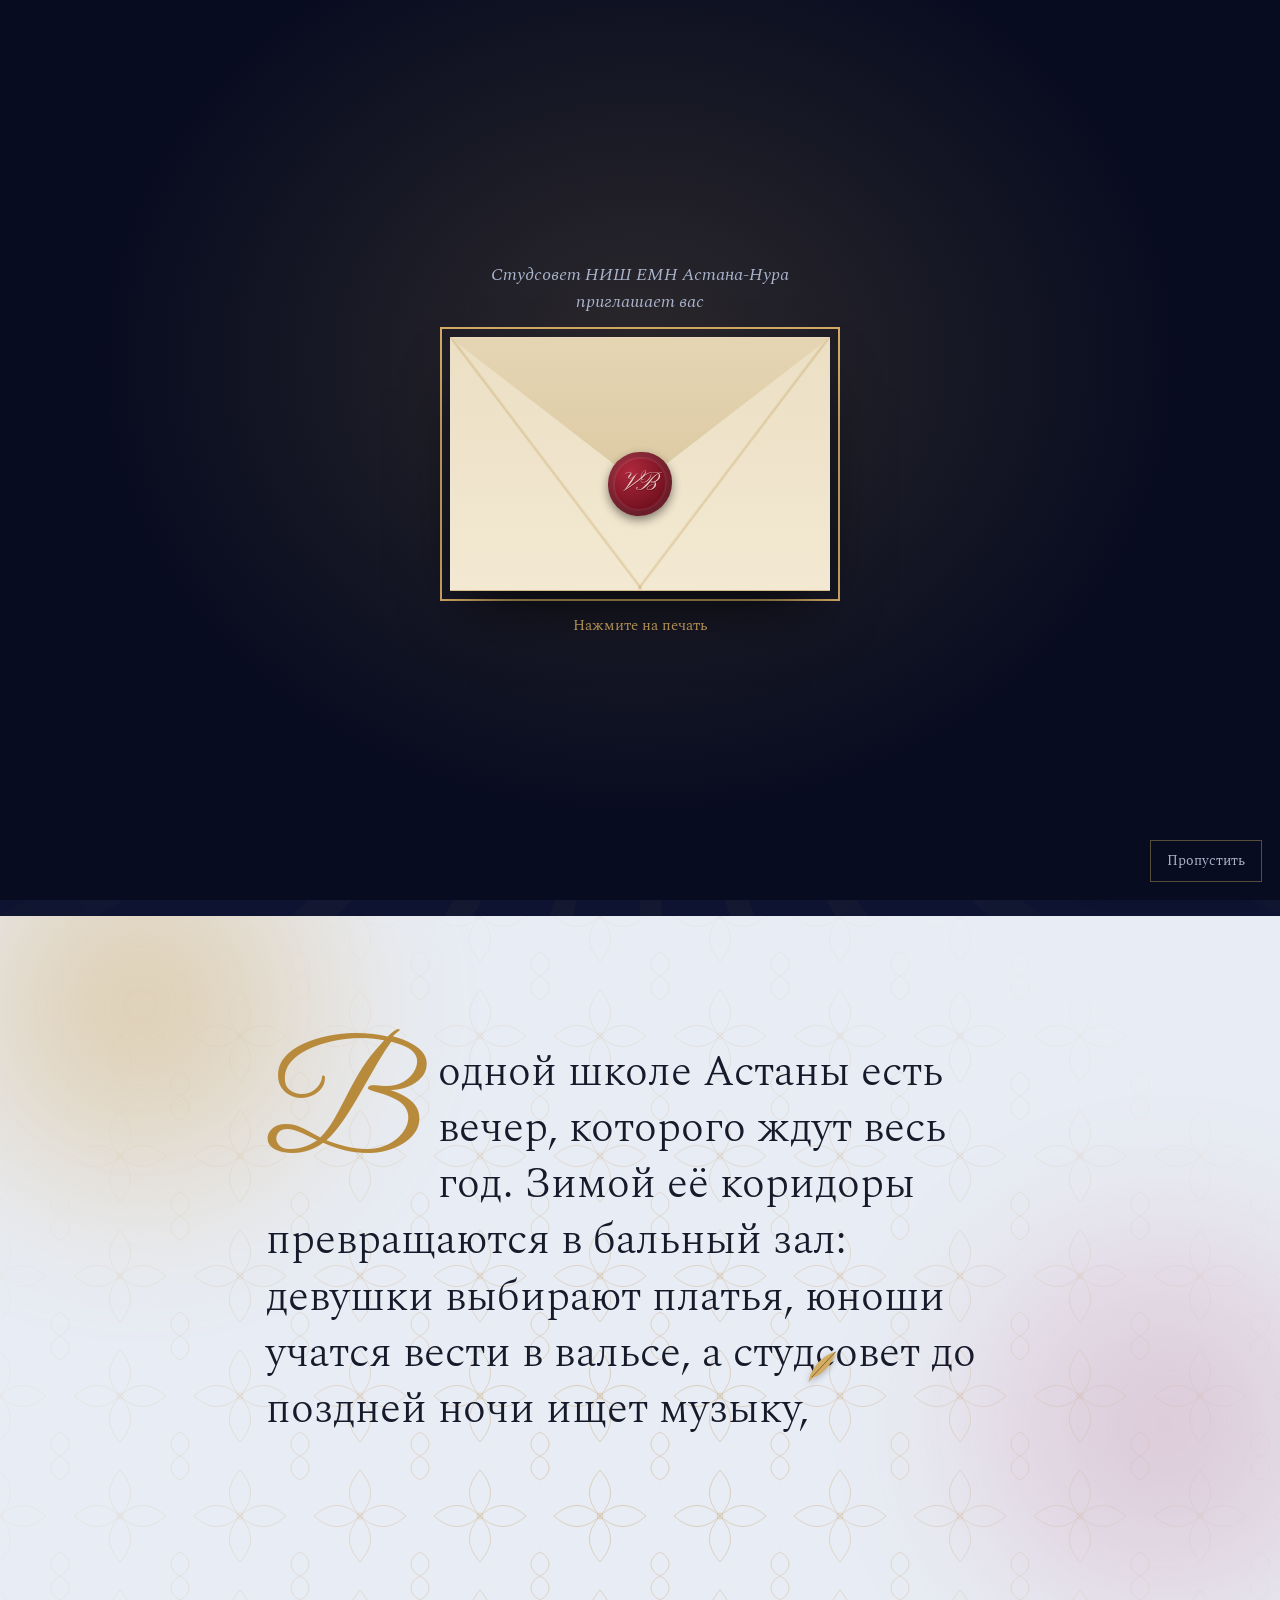
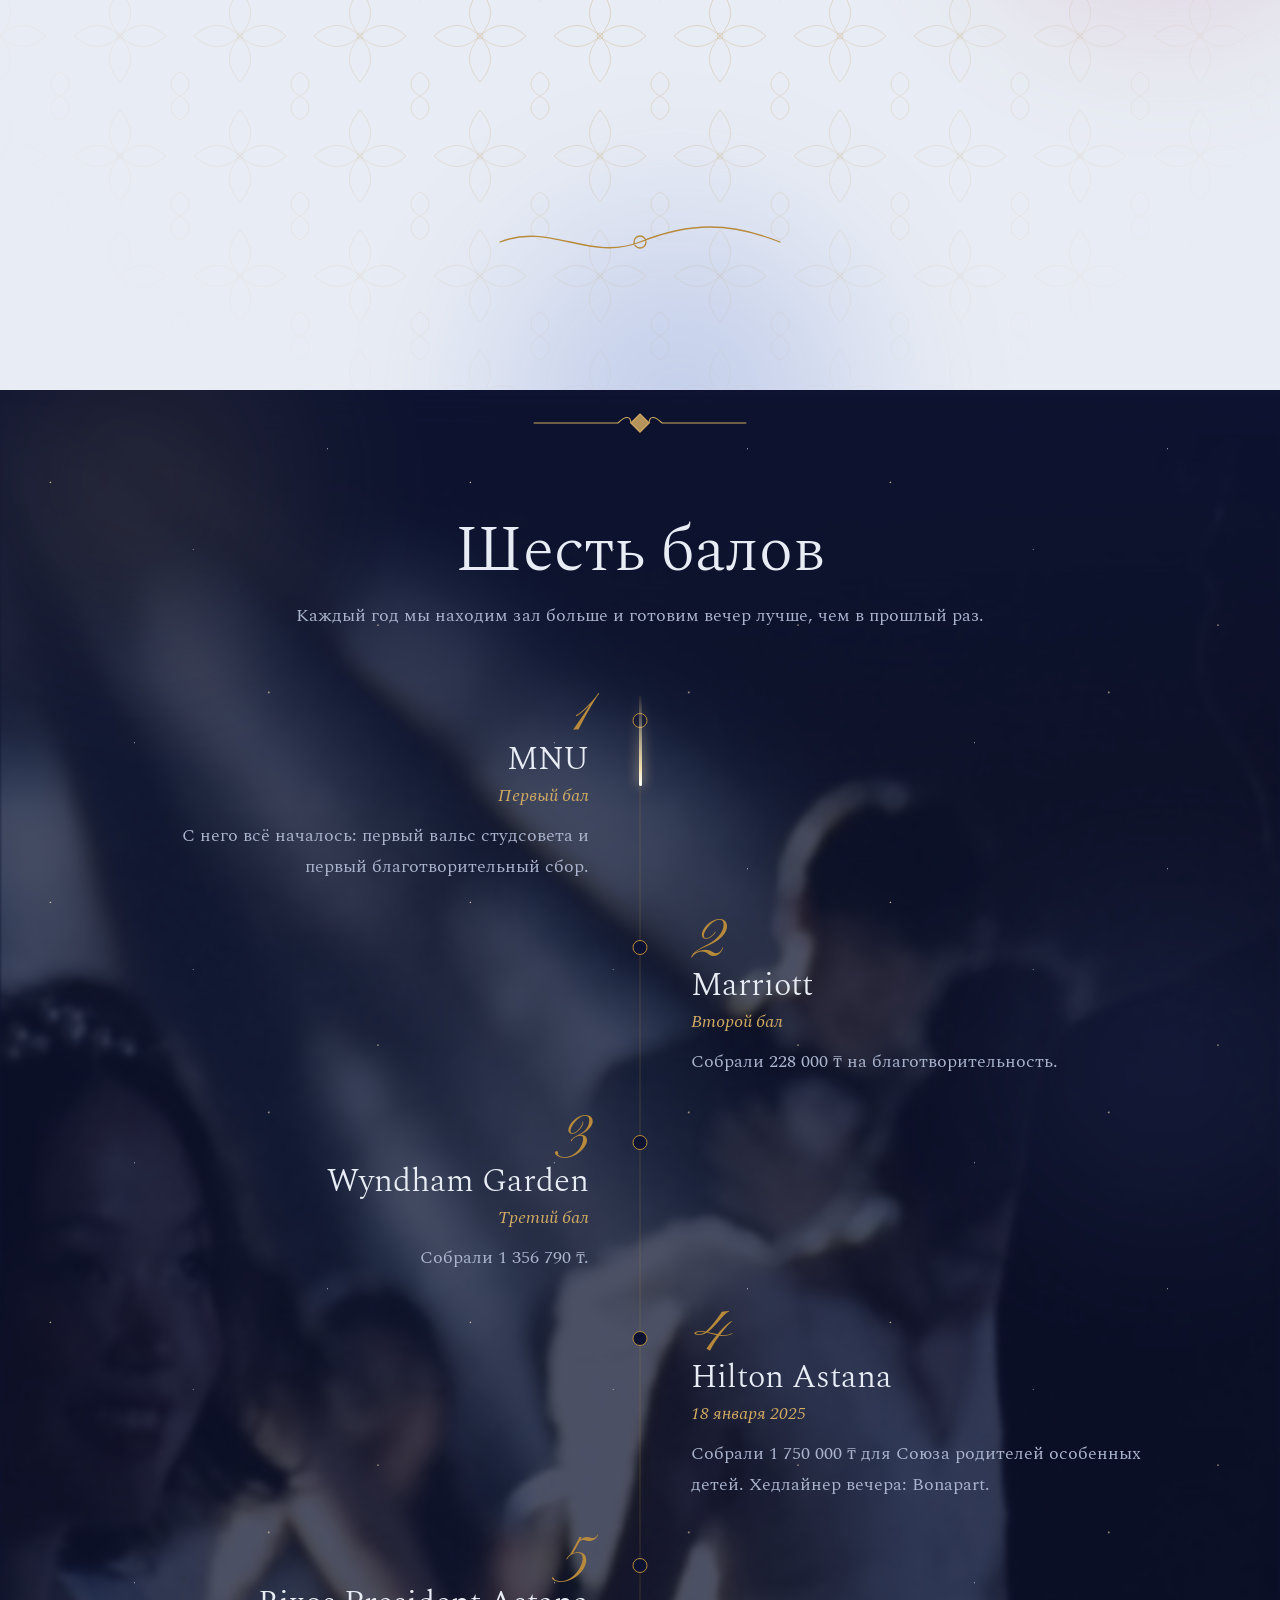
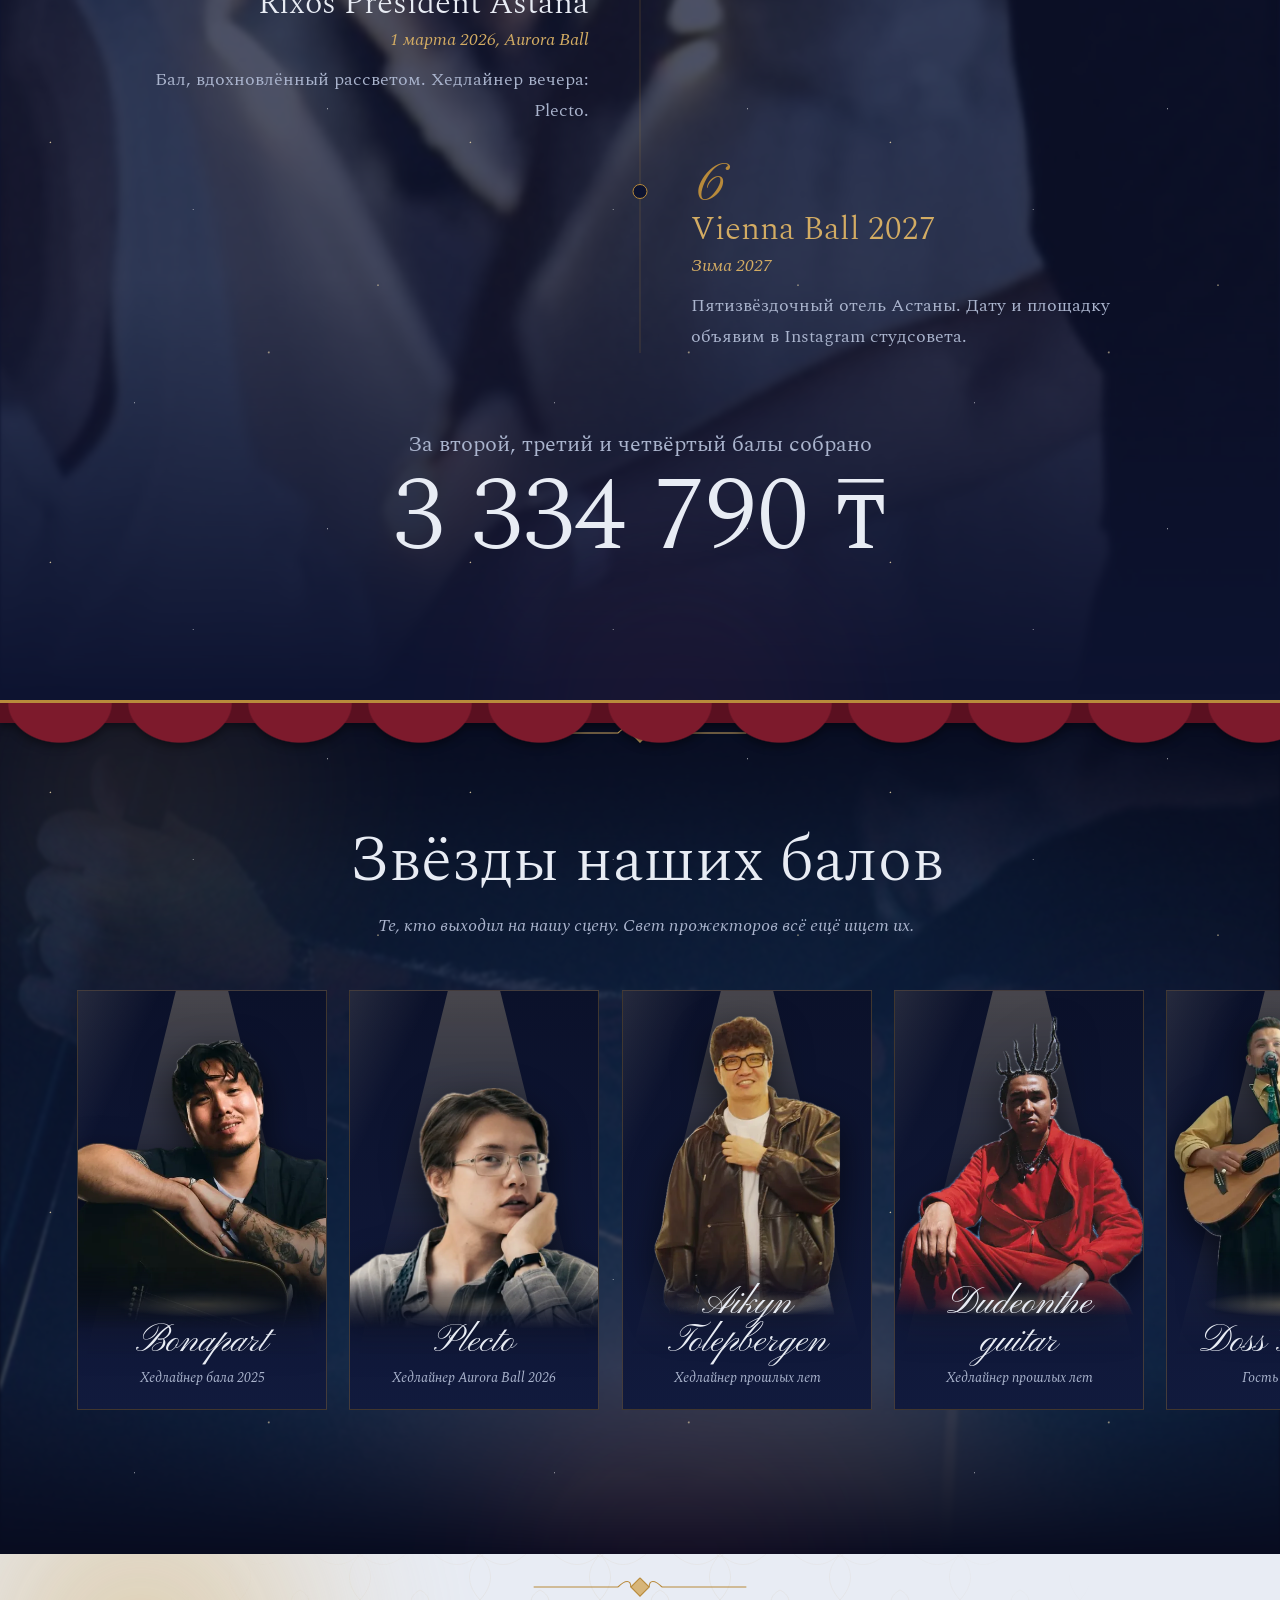
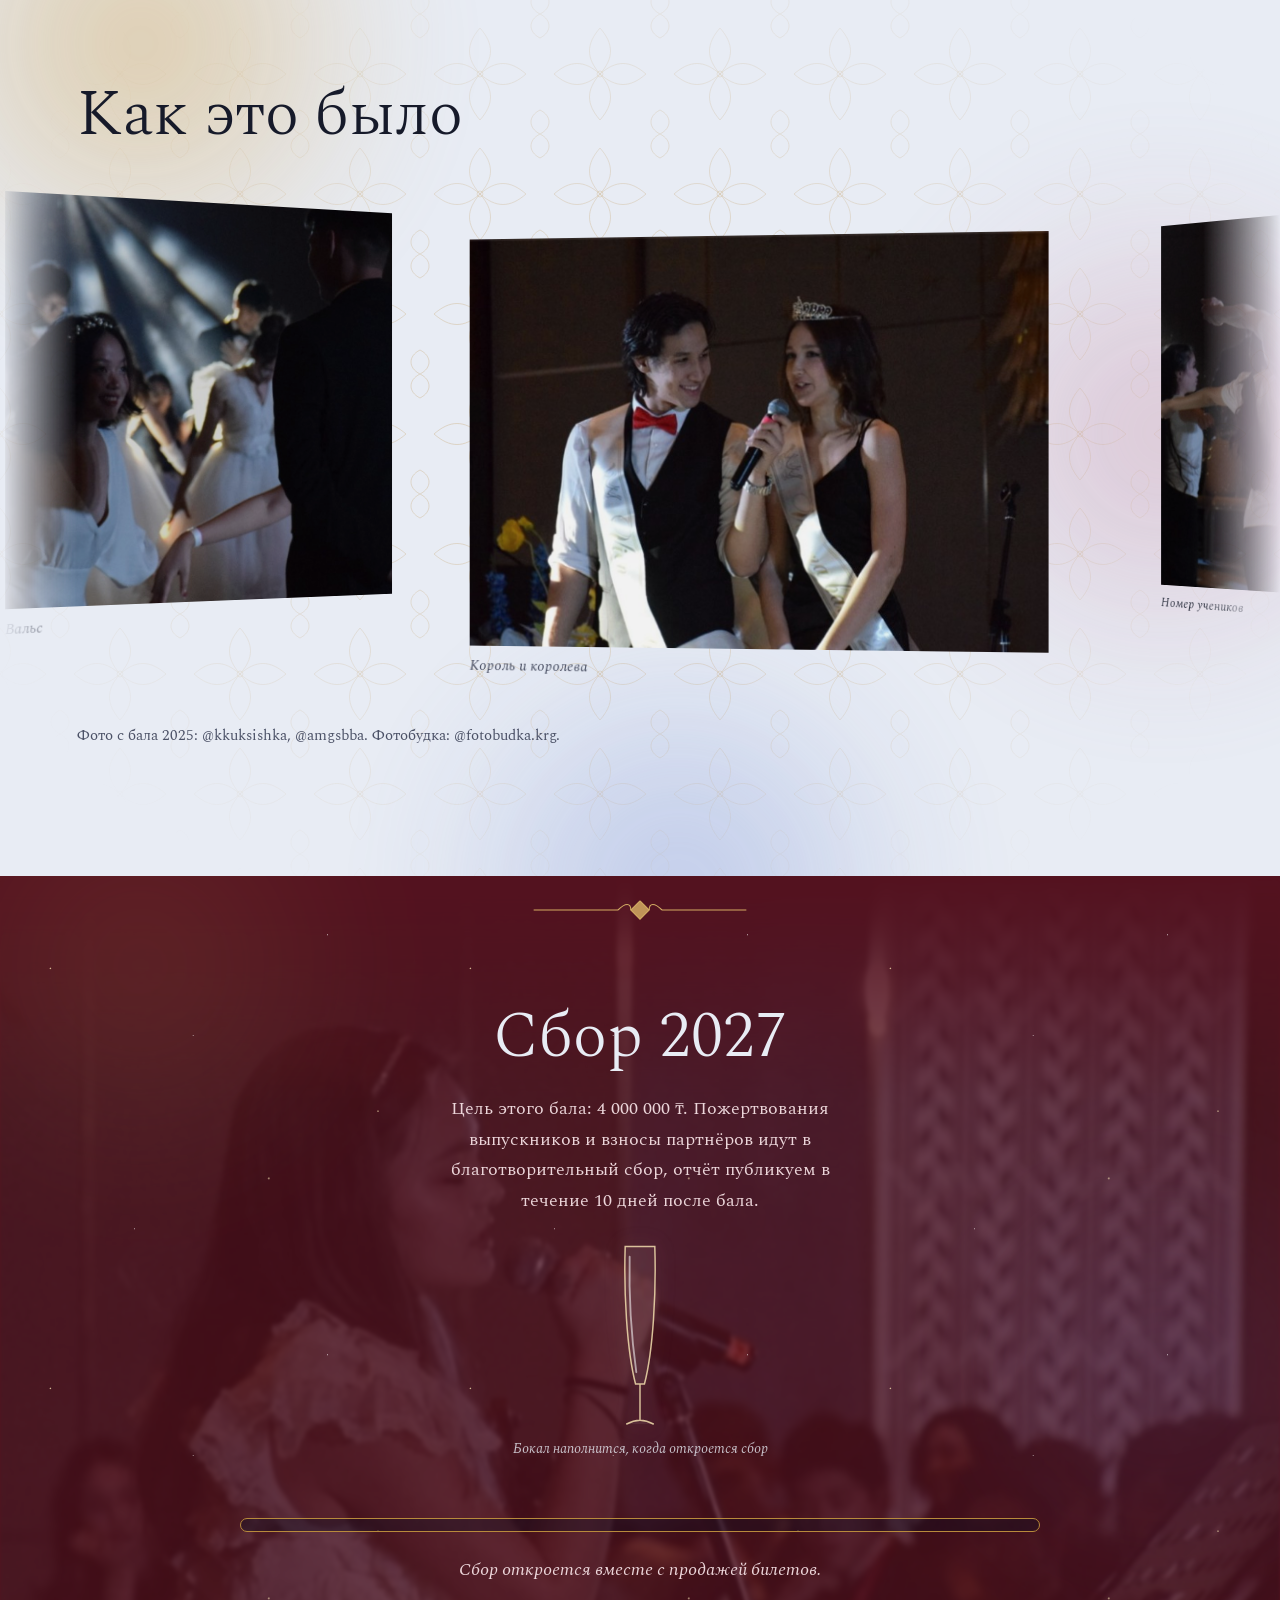
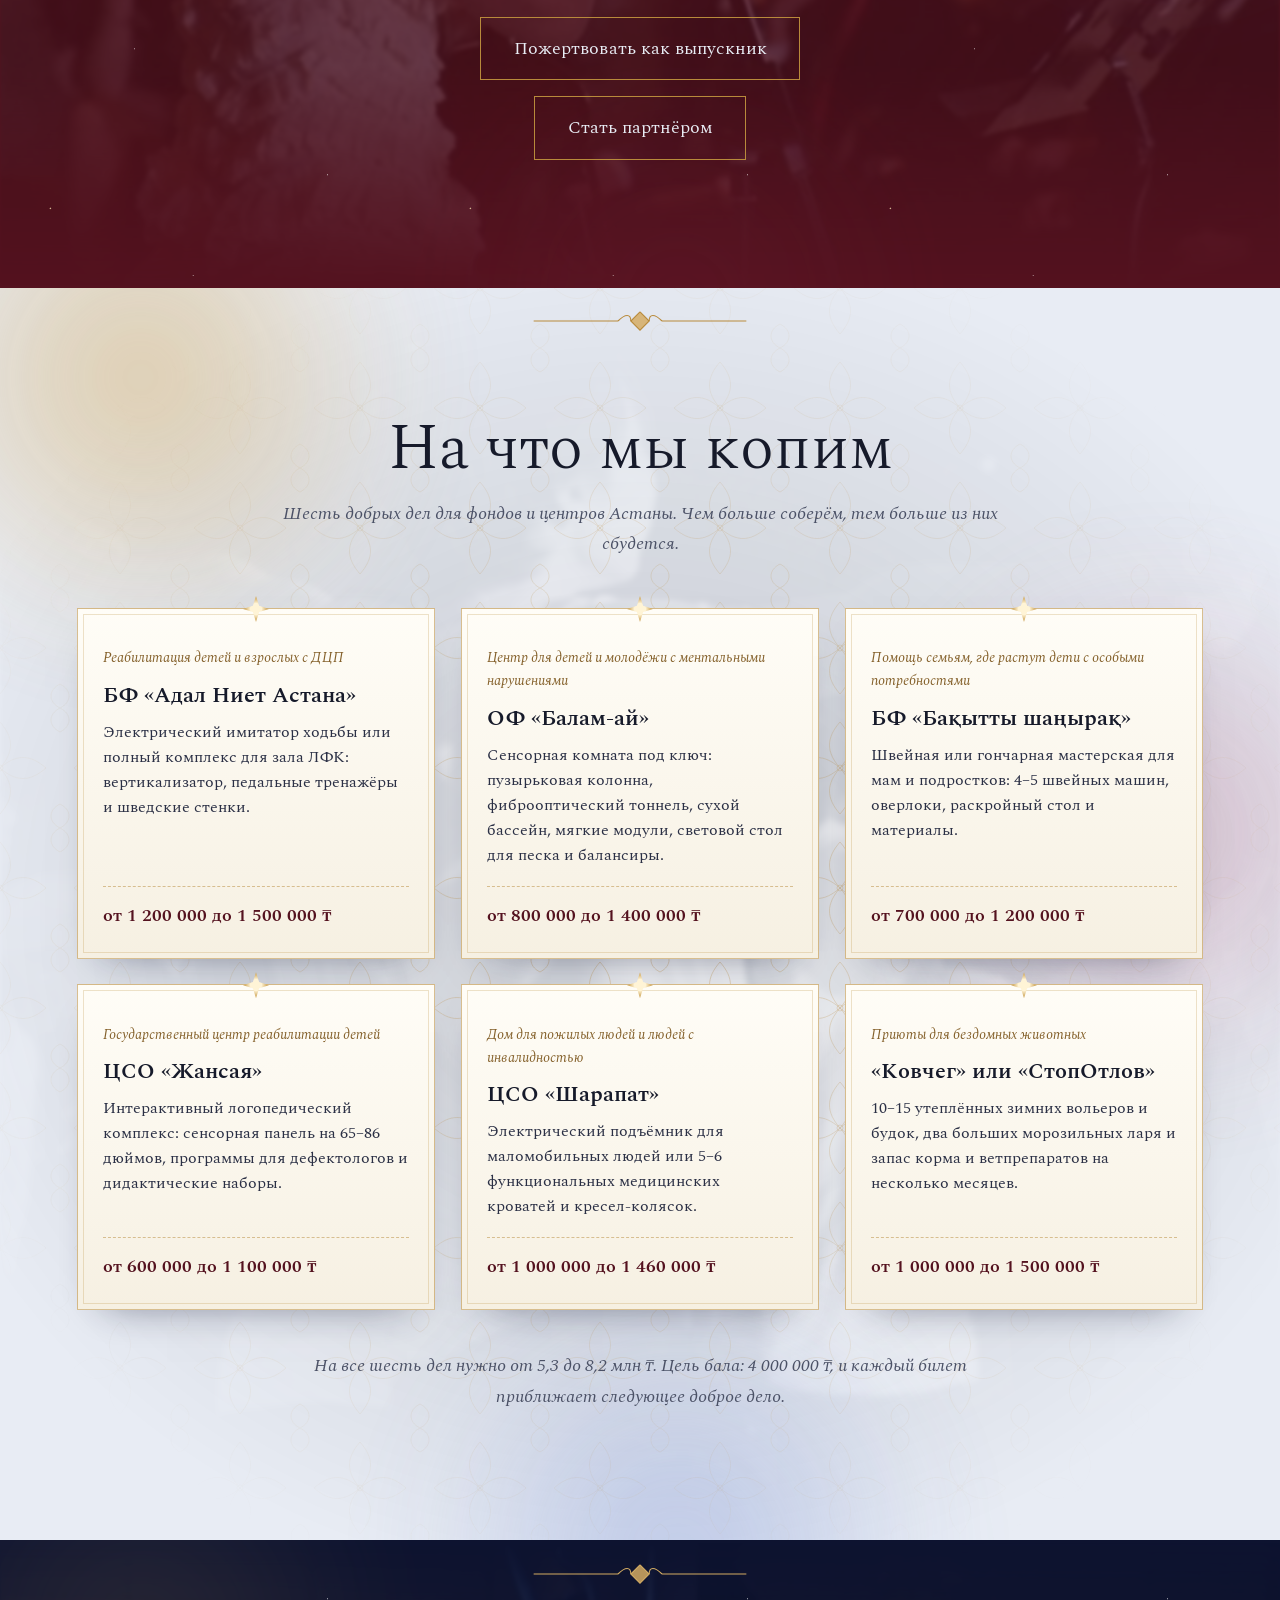
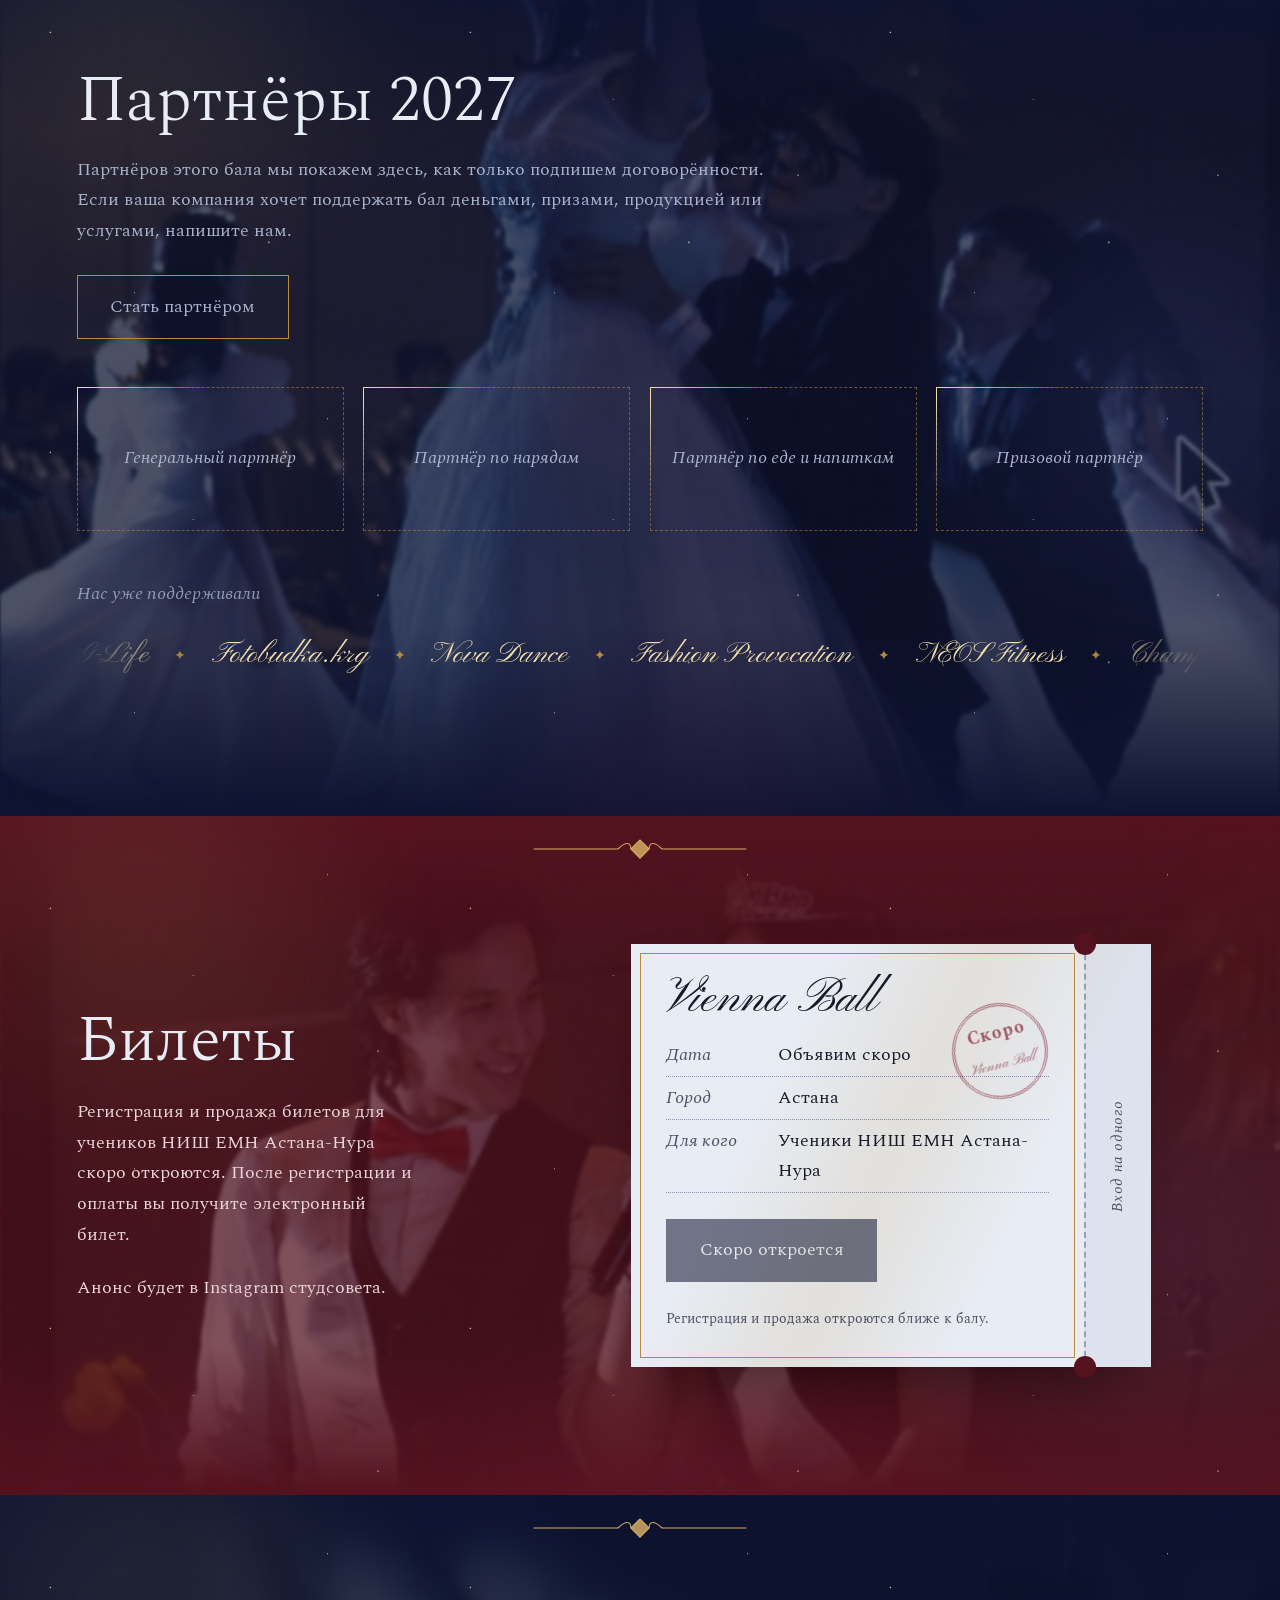
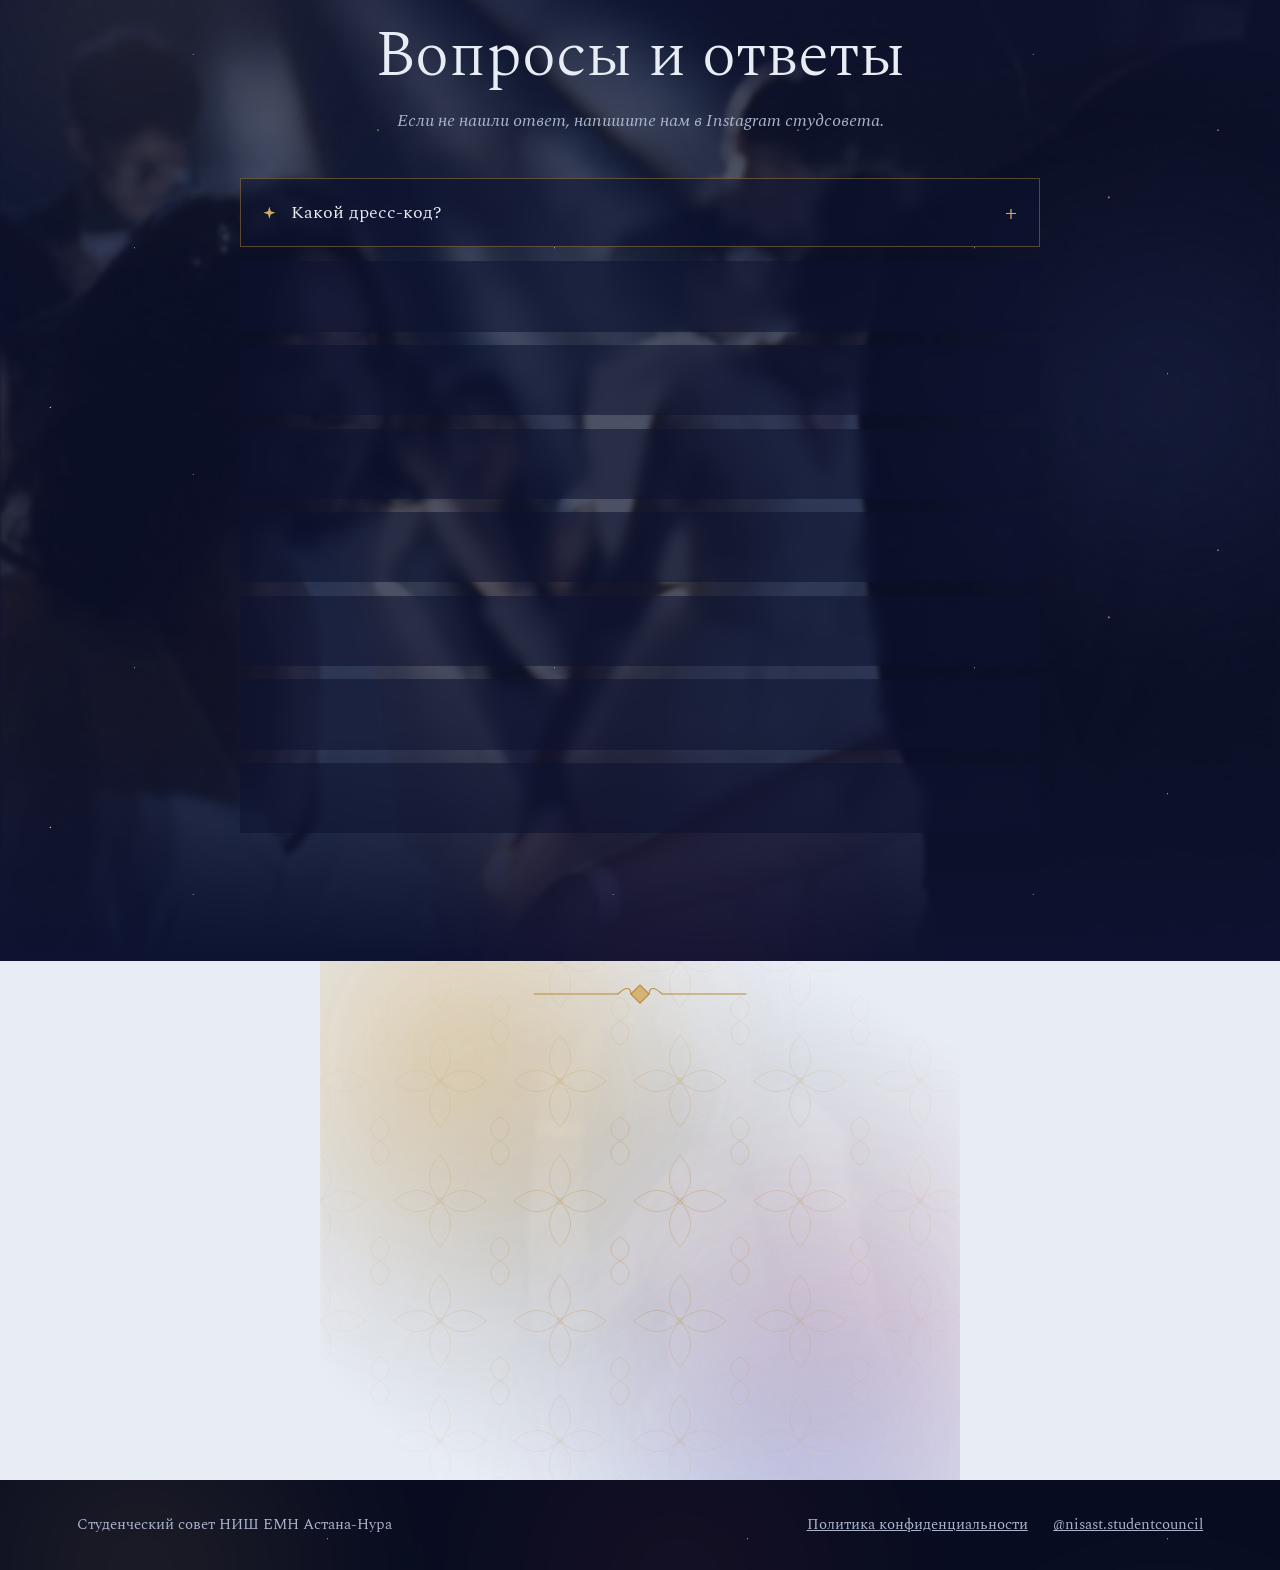
==== commit c5e975cd: "Надёжный плеер мелодии через Web Audio Co-Authored-By: Claude Opus 5.5 <noreply@anthropic.com>" ====
--- a/index.html
+++ b/index.html
@@ -24,9 +24,9 @@
   <link rel="preconnect" href="https://fonts.googleapis.com">
   <link rel="preconnect" href="https://fonts.gstatic.com" crossorigin>
   <link href="https://fonts.googleapis.com/css2?family=Great+Vibes&family=Pinyon+Script&family=PT+Serif:ital,wght@0,400;0,700;1,400&family=Spectral:ital,wght@0,300;0,400;0,600;1,300;1,400&display=swap" rel="stylesheet">
-  <link rel="stylesheet" href="main.css?v=14">
-  <link rel="stylesheet" href="magic.css?v=14">
-  <link rel="stylesheet" href="ball.css?v=14">
+  <link rel="stylesheet" href="main.css?v=15">
+  <link rel="stylesheet" href="magic.css?v=15">
+  <link rel="stylesheet" href="ball.css?v=15">
 </head>
 <body>
 
@@ -280,9 +280,9 @@
   <p class="foot-links"><a href="privacy.html">Политика конфиденциальности</a><a href="https://www.instagram.com/nisast.studentcouncil/" target="_blank" rel="noopener noreferrer">@nisast.studentcouncil</a></p>
 </footer>
 
-<script src="main.js?v=14"></script>
-<script src="magic.js?v=14"></script>
-<script src="ball.js?v=14"></script>
-<script src="i18n.js?v=14"></script>
+<script src="main.js?v=15"></script>
+<script src="magic.js?v=15"></script>
+<script src="ball.js?v=15"></script>
+<script src="i18n.js?v=15"></script>
 </body>
 </html>
